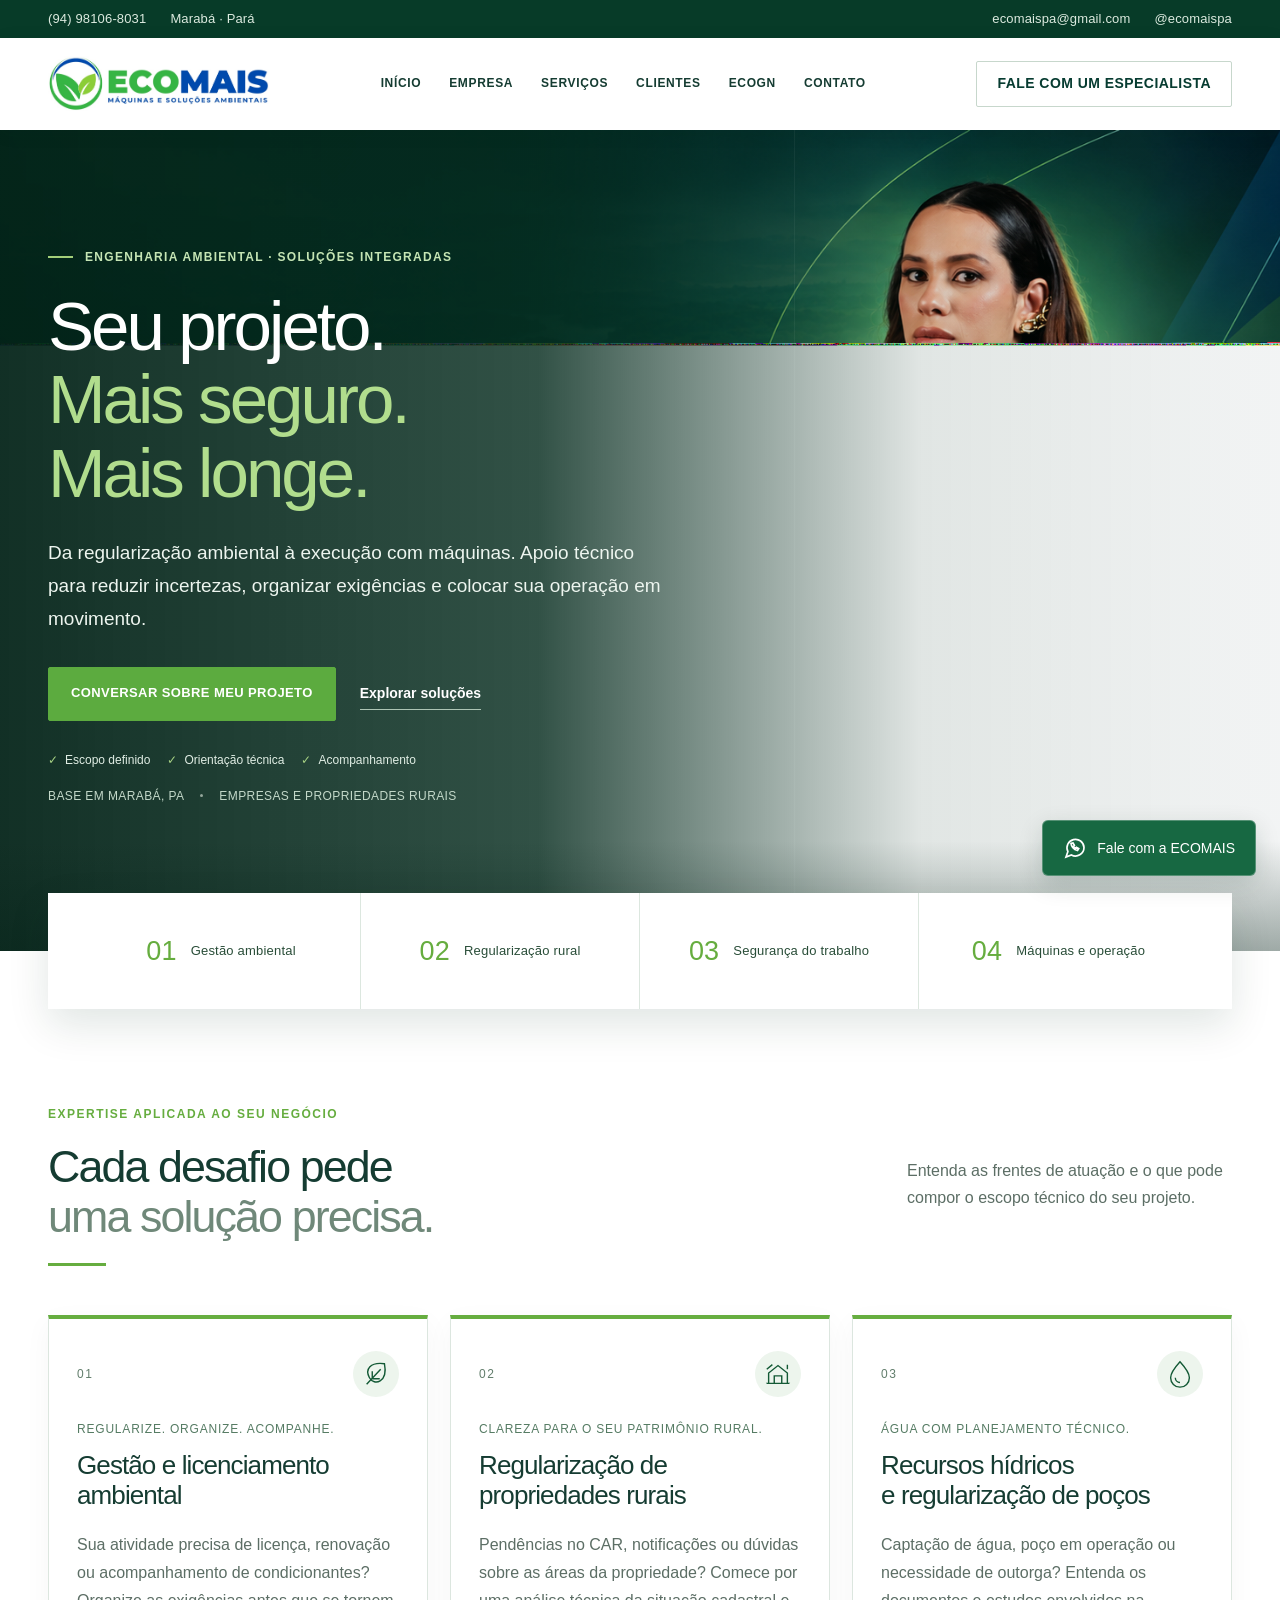
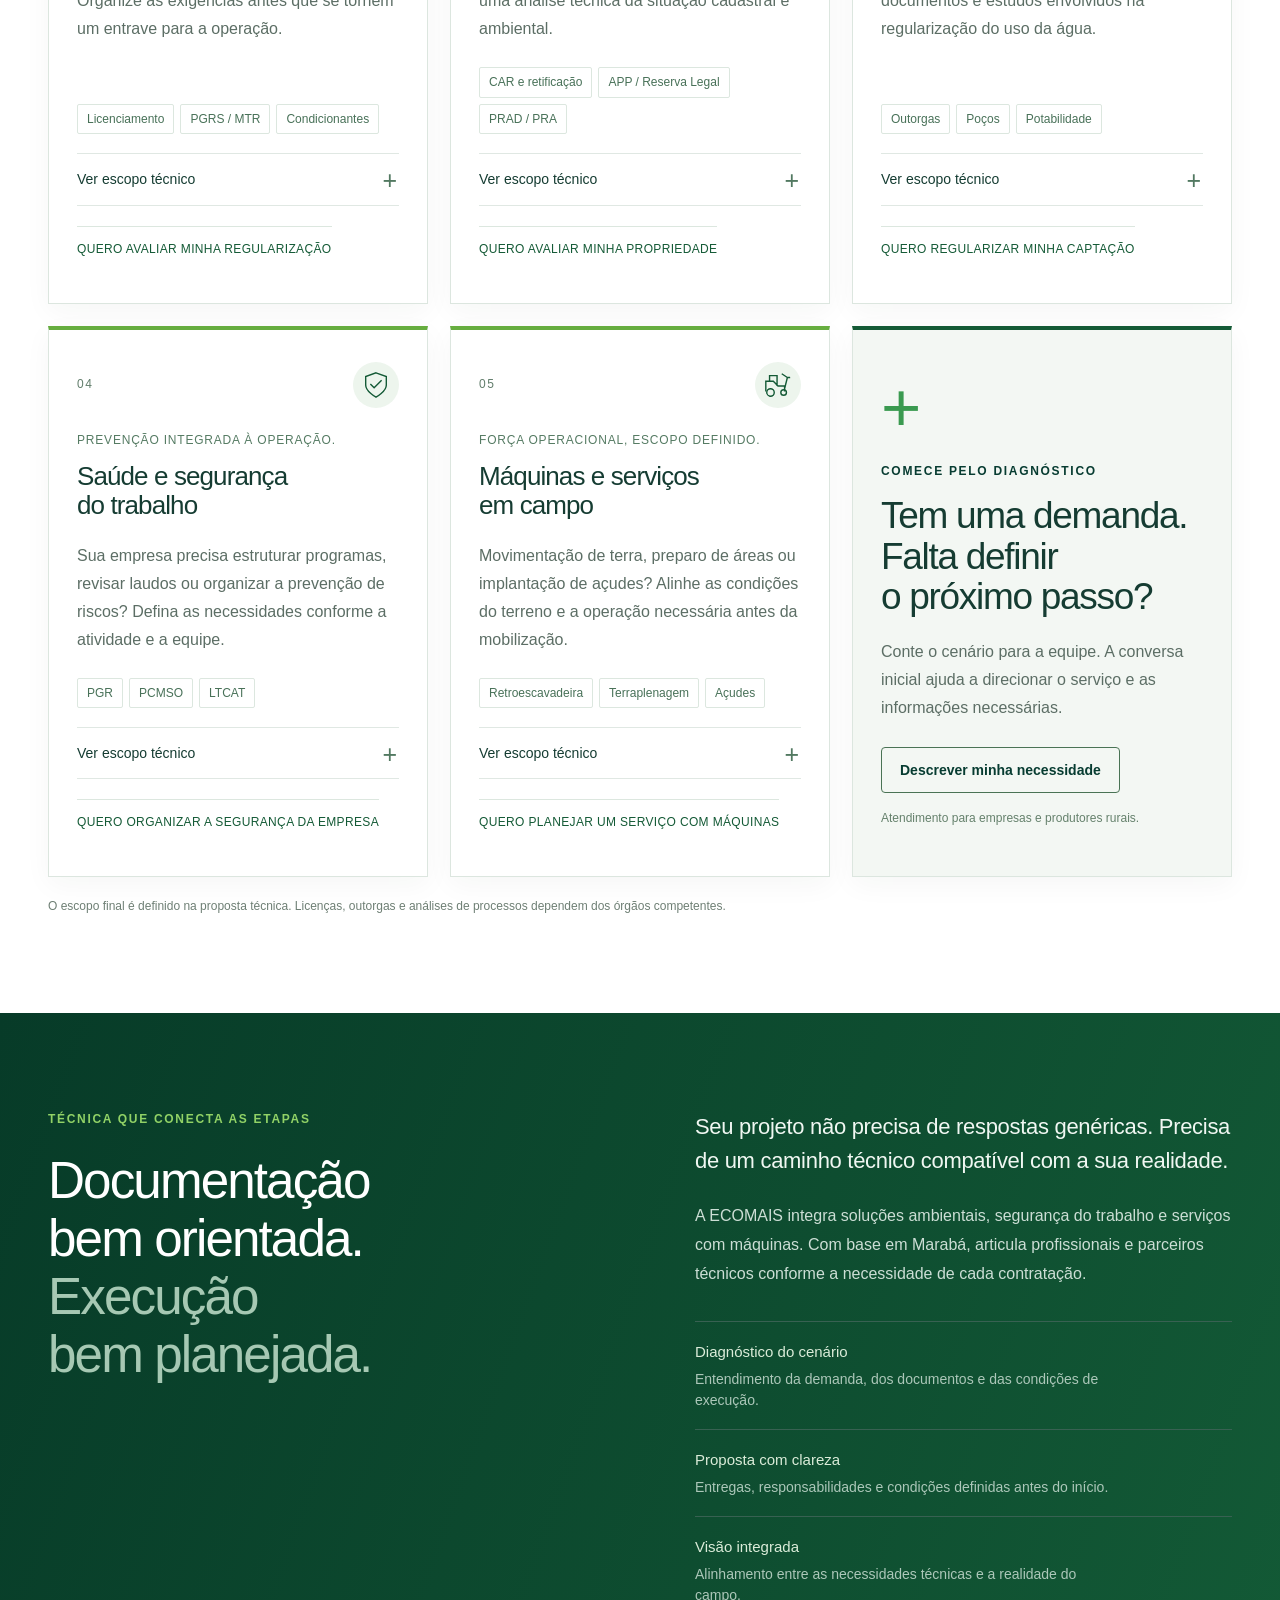
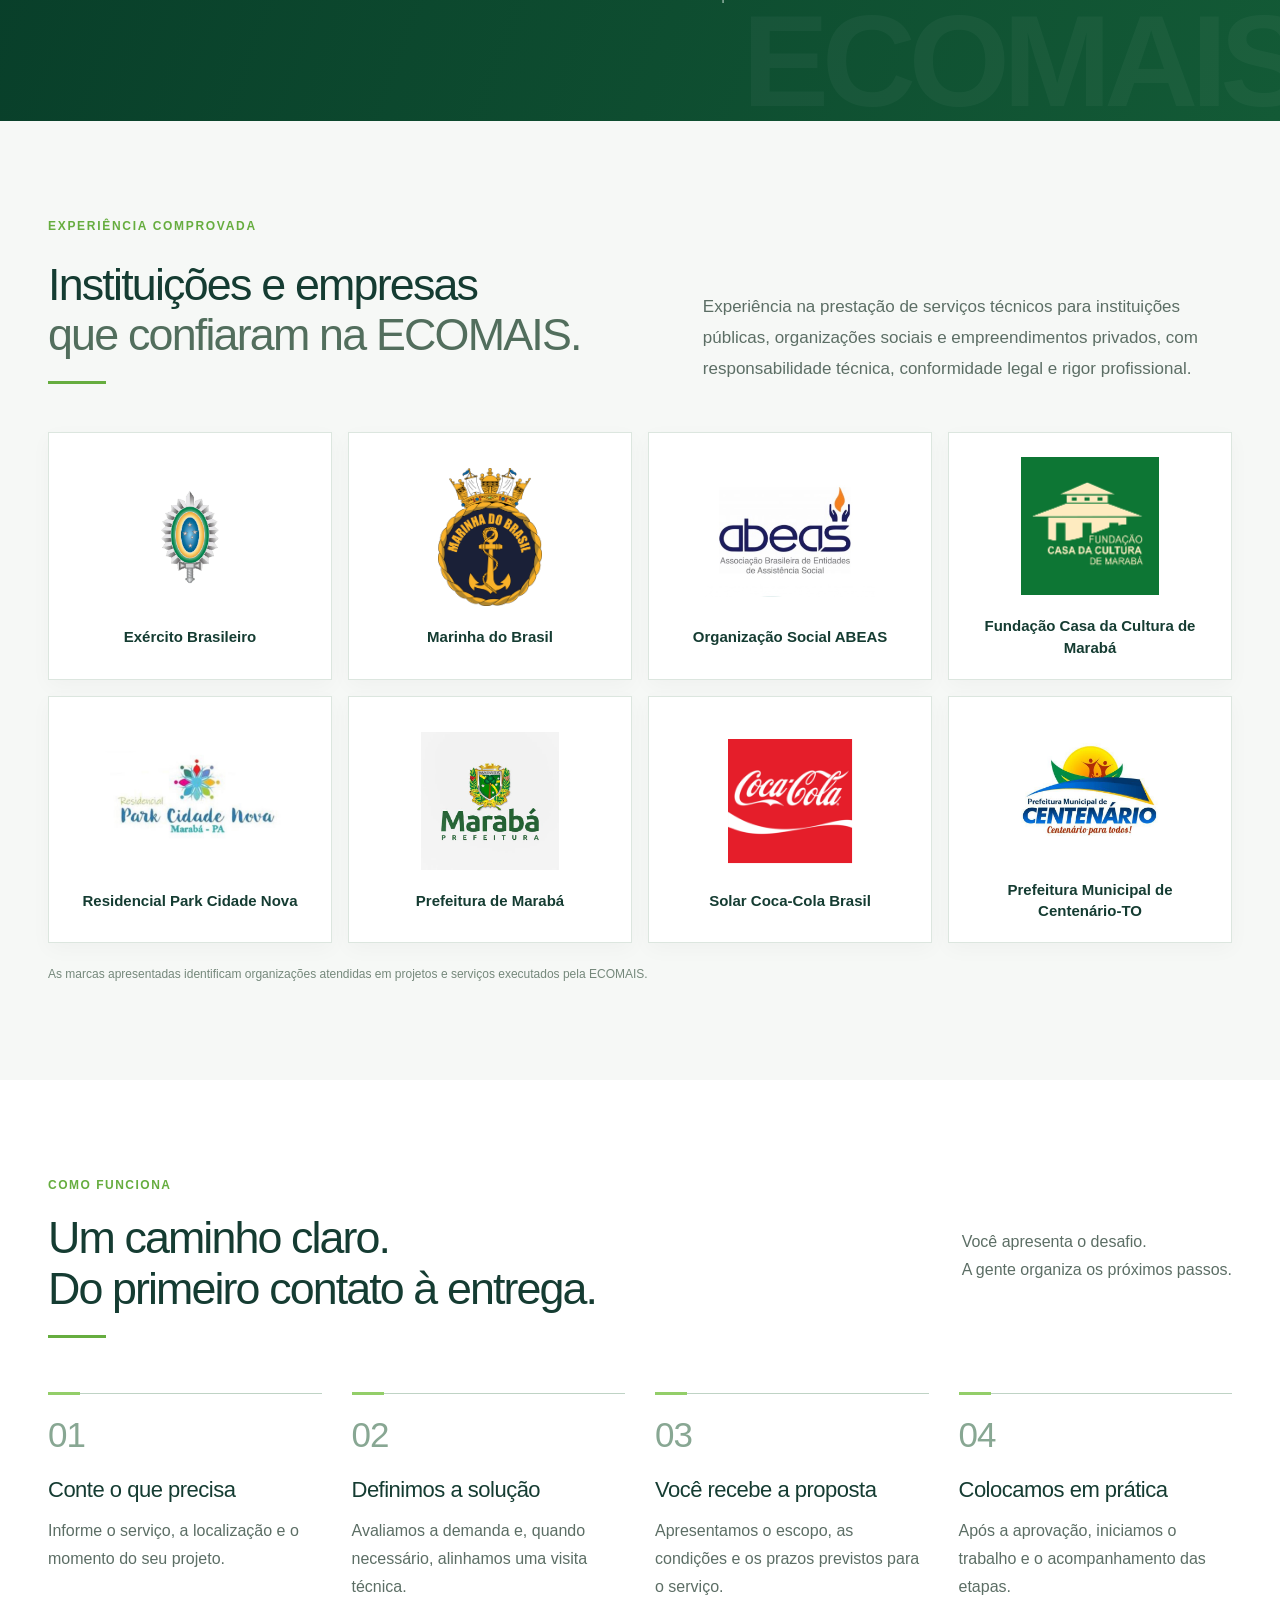
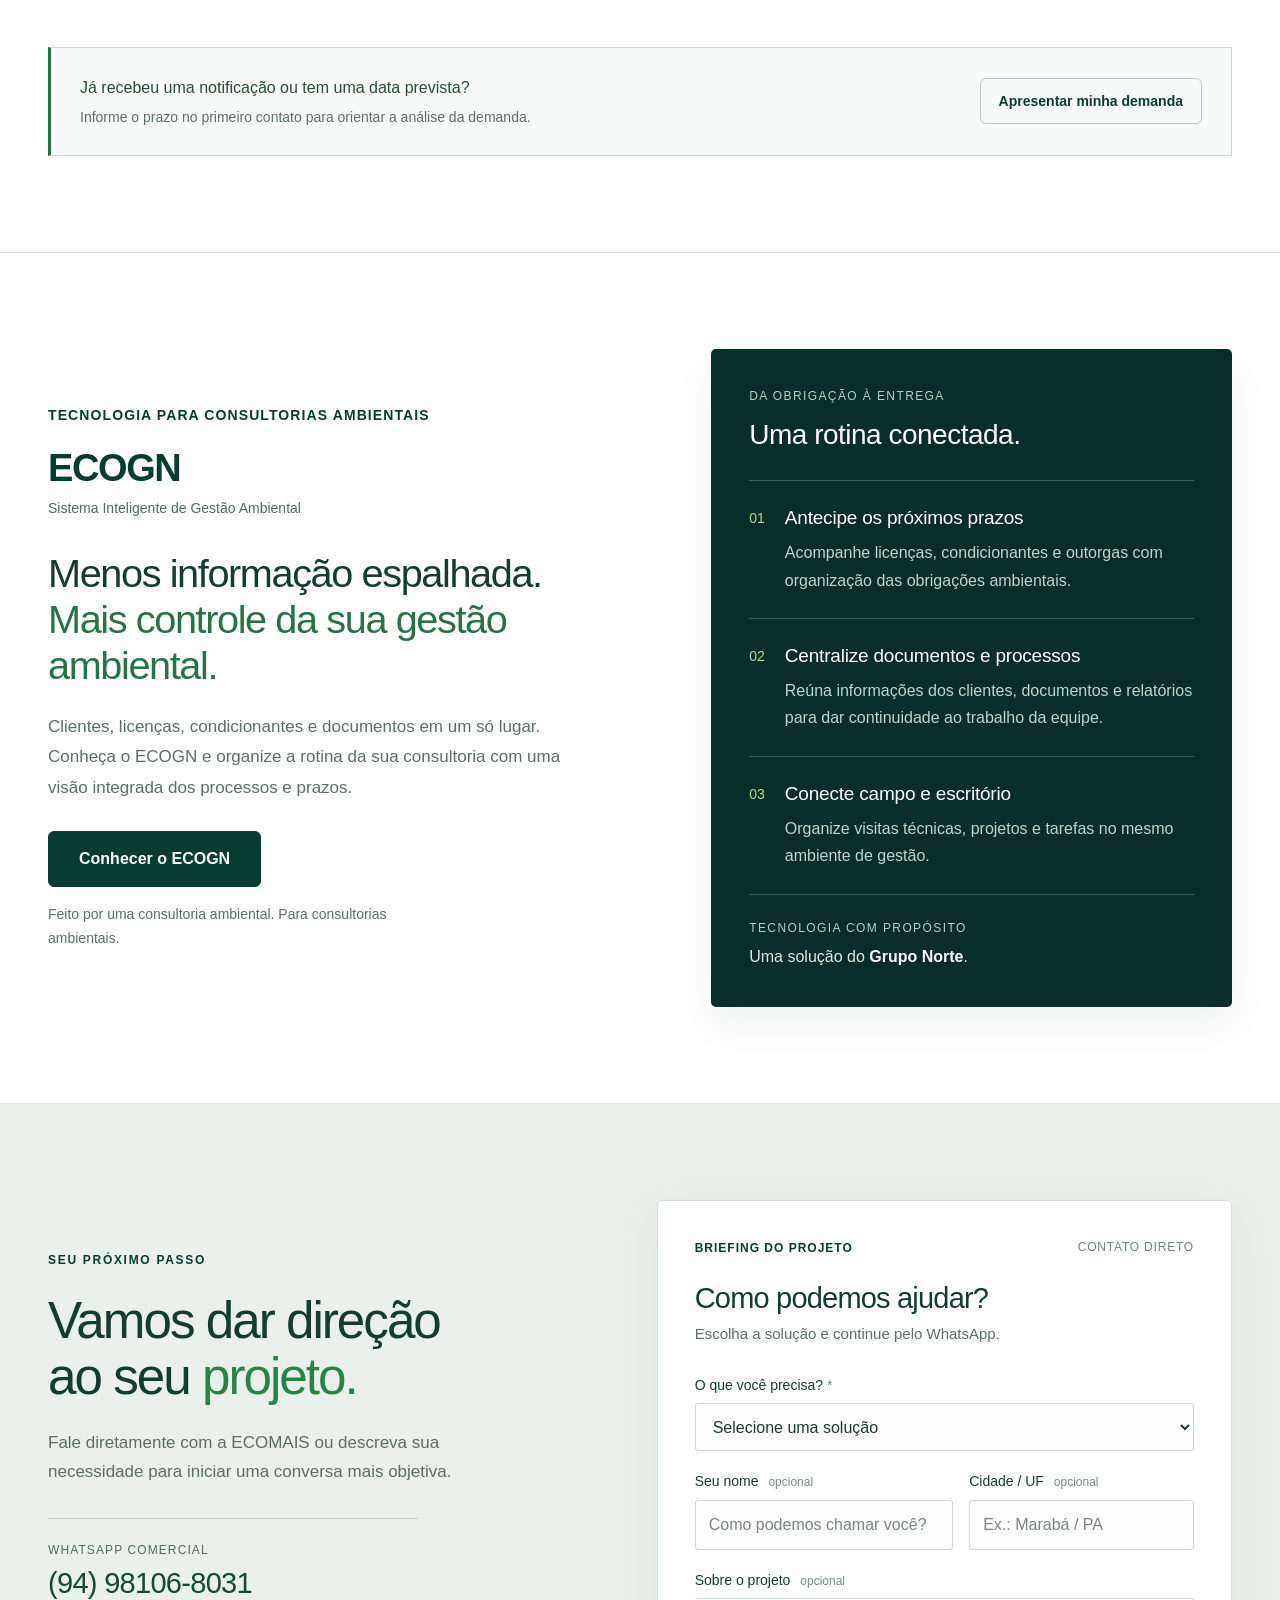
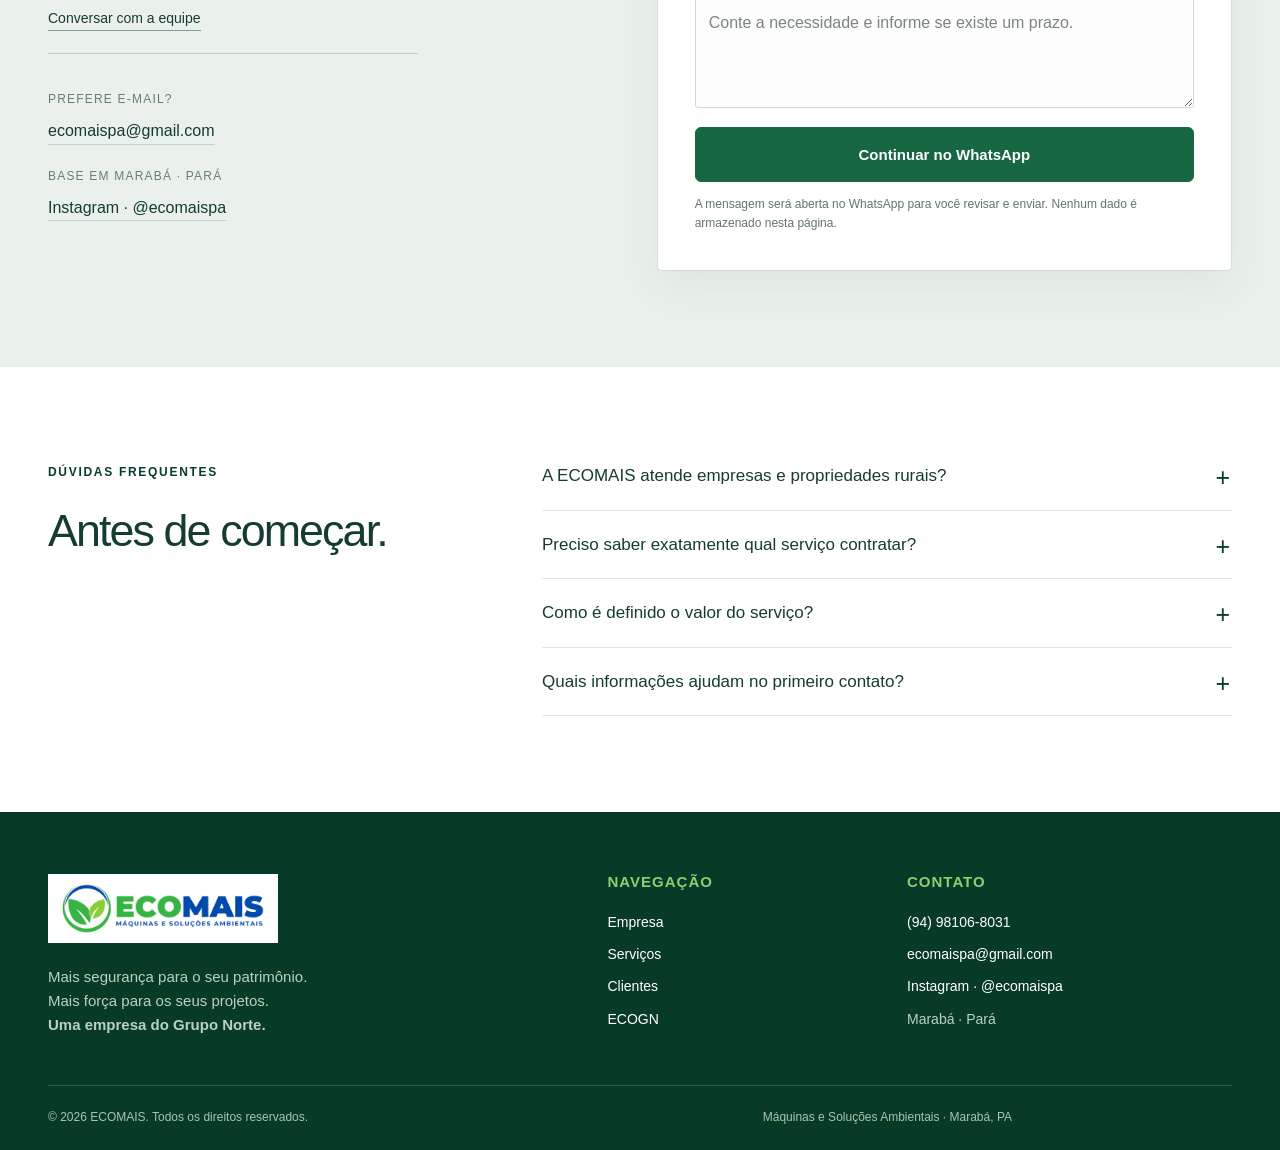
==== index.html @ d898bf4a "Substitui logos do Exército, Marinha e Park Cidade Nova" ====
<!doctype html>
<html lang="pt-BR"><head>
<meta charset="UTF-8"><meta name="viewport" content="width=device-width,initial-scale=1"><meta name="theme-color" content="#073c31">
<title>ECOMAIS | Máquinas e Soluções Ambientais em Marabá</title>
<meta name="description" content="Regularização ambiental, gestão rural, segurança do trabalho e máquinas. Apoio técnico para o seu projeto, com atendimento direto pelo WhatsApp.">
<meta property="og:title" content="ECOMAIS | Máquinas e Soluções Ambientais"><meta property="og:description" content="Regularização ambiental, gestão rural, segurança do trabalho e máquinas. Apoio técnico para o seu projeto, com atendimento direto pelo WhatsApp."><meta property="og:type" content="website">
<link rel="icon" type="image/svg+xml" href="data:image/svg+xml,%3Csvg%20xmlns='http://www.w3.org/2000/svg'%20viewBox='0%200%2032%2032'%3E%3Crect%20width='32'%20height='32'%20rx='8'%20fill='%23073c31'/%3E%3Ctext%20x='16'%20y='24'%20text-anchor='middle'%20font-family='Arial'%20font-weight='700'%20font-size='24'%20fill='white'%3EE%3C/text%3E%3C/svg%3E">
<link rel="stylesheet" href="/style.css"><script src="/app.js" defer></script></head><body>
<a href="#conteudo" class="skip-link">Pular para o conteúdo</a>
<div class="contact-bar"><div class="container contact-bar-inner"><div><a href="tel:+5594981068031">(94) 98106-8031</a><span>Marabá · Pará</span></div><div><a href="mailto:ecomaispa@gmail.com">ecomaispa@gmail.com</a><a href="https://www.instagram.com/ecomaispa/" target="_blank" rel="noopener noreferrer">@ecomaispa</a></div></div></div>
<header class="header"><div class="container header-inner"><a href="#inicio" class="brand" aria-label="ECOMAIS — início"><svg viewbox="130 640 1040 260" role="img" aria-label="ECOMAIS Máquinas e Soluções Ambientais"><image href="/assets/logo-original.jpeg" width="1229" height="1536"></image></svg></a><nav class="desktop-nav" aria-label="Navegação principal"><a href="#inicio">Início</a><a href="#ecomais">Empresa</a><a href="#solucoes">Serviços</a><a href="#clientes">Clientes</a><a href="#ecogn">ECOGN</a><a href="#orcamento">Contato</a></nav><a class="button small header-cta" href="https://wa.me/5594981068031?text=Ol%C3%A1%2C%20ECOMAIS%21%20Gostaria%20de%20conversar%20sobre%20um%20projeto." target="_blank" rel="noopener noreferrer">Fale com um especialista</a><button class="menu-toggle" aria-expanded="false" aria-controls="mobile-nav" aria-label="Abrir menu"><span></span><span></span></button></div><nav id="mobile-nav" class="mobile-nav" aria-label="Navegação pelo celular" hidden><a href="#inicio">Início</a><a href="#ecomais">Empresa</a><a href="#solucoes">Serviços</a><a href="#clientes">Clientes</a><a href="#ecogn">ECOGN</a><a href="#orcamento">Contato</a></nav></header>
<main id="conteudo">
<div class="hero-shell"><section class="hero container" id="inicio"><div class="hero-content"><p class="eyebrow"><span class="line"></span> ENGENHARIA AMBIENTAL · SOLUÇÕES INTEGRADAS</p><h1>Seu projeto.<br><span>Mais seguro.<br>Mais longe.</span></h1><p class="hero-copy">Da regularização ambiental à execução com máquinas. Apoio técnico para reduzir incertezas, organizar exigências e colocar sua operação em movimento.</p><div class="hero-actions"><a class="button primary-chat" href="https://wa.me/5594981068031?text=Ol%C3%A1%2C%20ECOMAIS%21%20Gostaria%20de%20orienta%C3%A7%C3%A3o%20t%C3%A9cnica%20e%20or%C3%A7amento%20para%20meu%20projeto." target="_blank" rel="noopener noreferrer">Conversar sobre meu projeto</a><a class="text-link" href="#solucoes">Explorar soluções</a></div><div class="hero-assurance"><span>Escopo definido</span><span>Orientação técnica</span><span>Acompanhamento</span></div><div class="hero-location">BASE EM MARABÁ, PA <i></i> EMPRESAS E PROPRIEDADES RURAIS</div></div><div class="hero-visual"><div class="visual-top"><span>COMPETÊNCIA TÉCNICA + VISÃO ESTRATÉGICA</span><span class="visual-cross" aria-hidden="true">+</span></div><div class="hero-photo"><svg viewbox="0 0 1792 1024" preserveaspectratio="xMidYMid slice" role="img" aria-label="Profissional da ECOMAIS em composição institucional"><image href="/assets/hero-ecomais-profissional.png" width="1792" height="1024"></image></svg><div class="photo-shade"></div><div class="photo-caption"><span>ECOMAIS</span><strong>Estratégia que<br>vira resultado.</strong></div></div><div class="visual-bottom"><div class="equipment-label"><span>ATUAÇÃO</span><strong>Soluções ambientais</strong></div><div class="equipment-label"><span>PROPÓSITO</span><strong>Segurança para seu projeto</strong></div></div></div></section>
</div><div class="expertise-strip"><div class="container strip-inner"><span><b>01</b> Gestão ambiental</span><span><b>02</b> Regularização rural</span><span><b>03</b> Segurança do trabalho</span><span><b>04</b> Máquinas e operação</span></div></div>
<section class="section container" id="solucoes"><div class="section-heading"><div><p class="eyebrow">EXPERTISE APLICADA AO SEU NEGÓCIO</p><h2>Cada desafio pede<br><span class="muted-title">uma solução precisa.</span></h2></div><p>Entenda as frentes de atuação e o que pode compor o escopo técnico do seu projeto.</p></div><div class="services-grid">
<article class="service-card" id="servico-1"><div class="service-top"><span>01</span><svg viewbox="0 0 32 32" aria-hidden="true"><path d="M25 5C10 3 4 11 9 20s20 5 16-15Z"></path><path d="m6 27 15-16M12 21v-8m0 8h8"></path></svg></div><p class="service-kicker">Regularize. Organize. Acompanhe.</p><h3>Gestão e licenciamento<br>ambiental</h3><p>Sua atividade precisa de licença, renovação ou acompanhamento de condicionantes? Organize as exigências antes que se tornem um entrave para a operação.</p><div class="tags"><span>Licenciamento</span><span>PGRS / MTR</span><span>Condicionantes</span></div><details class="technical-scope"><summary>Ver escopo técnico</summary><div class="scope-body"><span class="scope-label">O QUE PODE COMPOR O SERVIÇO</span><ul><li>Levantamento de documentos e necessidades do empreendimento.</li><li>Elaboração de estudos, planos e relatórios conforme o escopo.</li><li>Apoio ao protocolo e acompanhamento de exigências do processo.</li></ul><p><strong>Para começar:</strong> Tipo de atividade, município e licenças ou notificações existentes.</p></div></details><a class="service-link" href="https://wa.me/5594981068031?text=Ol%C3%A1%2C%20ECOMAIS%21%20Tenho%20interesse%20em%20gest%C3%A3o%20e%20licenciamento%20ambiental.%20Gostaria%20de%20entender%20o%20escopo%20e%20solicitar%20um%20or%C3%A7amento." target="_blank" rel="noopener noreferrer">Quero avaliar minha regularização</a></article>
<article class="service-card" id="servico-2"><div class="service-top"><span>02</span><svg viewbox="0 0 32 32" aria-hidden="true"><path d="M3 26h26M6 26V15l10-8 10 8v11M12 26v-8h8v8M4 11l6-5M26 6v5"></path></svg></div><p class="service-kicker">Clareza para o seu patrimônio rural.</p><h3>Regularização de<br>propriedades rurais</h3><p>Pendências no CAR, notificações ou dúvidas sobre as áreas da propriedade? Comece por uma análise técnica da situação cadastral e ambiental.</p><div class="tags"><span>CAR e retificação</span><span>APP / Reserva Legal</span><span>PRAD / PRA</span></div><details class="technical-scope"><summary>Ver escopo técnico</summary><div class="scope-body"><span class="scope-label">O QUE PODE COMPOR O SERVIÇO</span><ul><li>Análise cadastral, documental e das informações do imóvel.</li><li>Apoio à retificação do CAR e ao atendimento de pendências.</li><li>Planejamento de adequação e recuperação de áreas, quando aplicável.</li></ul><p><strong>Para começar:</strong> Município, área do imóvel, recibo do CAR e eventuais notificações.</p></div></details><a class="service-link" href="https://wa.me/5594981068031?text=Ol%C3%A1%2C%20ECOMAIS%21%20Tenho%20interesse%20em%20regulariza%C3%A7%C3%A3o%20rural.%20Gostaria%20de%20entender%20o%20escopo%20e%20solicitar%20um%20or%C3%A7amento." target="_blank" rel="noopener noreferrer">Quero avaliar minha propriedade</a></article>
<article class="service-card" id="servico-3"><div class="service-top"><span>03</span><svg viewbox="0 0 32 32" aria-hidden="true"><path d="M16 3S6 14 6 20a10 10 0 0 0 20 0C26 14 16 3 16 3Z"></path><path d="M11 20a5 5 0 0 0 5 5"></path></svg></div><p class="service-kicker">Água com planejamento técnico.</p><h3>Recursos hídricos<br>e regularização de poços</h3><p>Captação de água, poço em operação ou necessidade de outorga? Entenda os documentos e estudos envolvidos na regularização do uso da água.</p><div class="tags"><span>Outorgas</span><span>Poços</span><span>Potabilidade</span></div><details class="technical-scope"><summary>Ver escopo técnico</summary><div class="scope-body"><span class="scope-label">O QUE PODE COMPOR O SERVIÇO</span><ul><li>Avaliação das características e da finalidade do uso da água.</li><li>Organização dos documentos e estudos para o processo de regularização.</li><li>Apoio em demandas de análise de potabilidade, conforme contratação.</li></ul><p><strong>Para começar:</strong> Localização, finalidade da água e dados disponíveis do poço ou captação.</p></div></details><a class="service-link" href="https://wa.me/5594981068031?text=Ol%C3%A1%2C%20ECOMAIS%21%20Tenho%20interesse%20em%20recursos%20h%C3%ADdricos%20e%20po%C3%A7os.%20Gostaria%20de%20entender%20o%20escopo%20e%20solicitar%20um%20or%C3%A7amento." target="_blank" rel="noopener noreferrer">Quero regularizar minha captação</a></article>
<article class="service-card" id="servico-4"><div class="service-top"><span>04</span><svg viewbox="0 0 32 32" aria-hidden="true"><path d="m16 3 11 4v9c0 7-11 13-11 13S5 23 5 16V7Z"></path><path d="m10 15 4 4 8-8"></path></svg></div><p class="service-kicker">Prevenção integrada à operação.</p><h3>Saúde e segurança<br>do trabalho</h3><p>Sua empresa precisa estruturar programas, revisar laudos ou organizar a prevenção de riscos? Defina as necessidades conforme a atividade e a equipe.</p><div class="tags"><span>PGR</span><span>PCMSO</span><span>LTCAT</span></div><details class="technical-scope"><summary>Ver escopo técnico</summary><div class="scope-body"><span class="scope-label">O QUE PODE COMPOR O SERVIÇO</span><ul><li>Levantamento das atividades, funções e condições de trabalho.</li><li>Programas e laudos conforme a necessidade identificada.</li><li>Atuação de profissionais habilitados de acordo com cada documento.</li></ul><p><strong>Para começar:</strong> Atividade da empresa, número de trabalhadores e documentos existentes.</p></div></details><a class="service-link" href="https://wa.me/5594981068031?text=Ol%C3%A1%2C%20ECOMAIS%21%20Tenho%20interesse%20em%20seguran%C3%A7a%20do%20trabalho.%20Gostaria%20de%20entender%20o%20escopo%20e%20solicitar%20um%20or%C3%A7amento." target="_blank" rel="noopener noreferrer">Quero organizar a segurança da empresa</a></article>
<article class="service-card machine-card" id="servico-5"><div class="service-top"><span>05</span><svg viewbox="0 0 32 32" aria-hidden="true"><path d="M3 23V12h8l5 5h7v6M7 12V6h8v11m8 3 3-12h3M26 8l-6-4"></path><circle cx="8" cy="24" r="4"></circle><circle cx="22" cy="24" r="3"></circle></svg></div><p class="service-kicker">Força operacional, escopo definido.</p><h3>Máquinas e serviços<br>em campo</h3><p>Movimentação de terra, preparo de áreas ou implantação de açudes? Alinhe as condições do terreno e a operação necessária antes da mobilização.</p><div class="tags"><span>Retroescavadeira</span><span>Terraplenagem</span><span>Açudes</span></div><details class="technical-scope"><summary>Ver escopo técnico</summary><div class="scope-body"><span class="scope-label">O QUE PODE COMPOR O SERVIÇO</span><ul><li>Avaliação do serviço, acesso e condições da área.</li><li>Definição da operação, mobilização e condições de execução.</li><li>Programação conforme o escopo e a disponibilidade de atendimento.</li></ul><p><strong>Para começar:</strong> Localização, tipo de serviço, acesso ao terreno e prazo desejado.</p></div></details><a class="service-link" href="https://wa.me/5594981068031?text=Ol%C3%A1%2C%20ECOMAIS%21%20Tenho%20interesse%20em%20m%C3%A1quinas%20e%20servi%C3%A7os%20em%20campo.%20Gostaria%20de%20entender%20o%20escopo%20e%20solicitar%20um%20or%C3%A7amento." target="_blank" rel="noopener noreferrer">Quero planejar um serviço com máquinas</a></article>
<article class="service-help"><span class="plus-large" aria-hidden="true">+</span><p class="eyebrow">COMECE PELO DIAGNÓSTICO</p><h3>Tem uma demanda.<br>Falta definir<br>o próximo passo?</h3><p>Conte o cenário para a equipe. A conversa inicial ajuda a direcionar o serviço e as informações necessárias.</p><a class="button outline" href="#orcamento">Descrever minha necessidade</a><span class="service-help-note">Atendimento para empresas e produtores rurais.</span></article>
</div><p class="scope-note">O escopo final é definido na proposta técnica. Licenças, outorgas e análises de processos dependem dos órgãos competentes.</p></section>
<section class="about" id="ecomais"><div class="container about-grid"><div><p class="eyebrow light">TÉCNICA QUE CONECTA AS ETAPAS</p><h2>Documentação<br>bem orientada.<br><span>Execução<br>bem planejada.</span></h2></div><div class="about-copy"><p class="about-lead">Seu projeto não precisa de respostas genéricas. Precisa de um caminho técnico compatível com a sua realidade.</p><p>A ECOMAIS integra soluções ambientais, segurança do trabalho e serviços com máquinas. Com base em Marabá, articula profissionais e parceiros técnicos conforme a necessidade de cada contratação.</p><div class="about-points"><div><strong>Diagnóstico do cenário</strong><span>Entendimento da demanda, dos documentos e das condições de execução.</span></div><div><strong>Proposta com clareza</strong><span>Entregas, responsabilidades e condições definidas antes do início.</span></div><div><strong>Visão integrada</strong><span>Alinhamento entre as necessidades técnicas e a realidade do campo.</span></div></div></div></div></section>
<section class="clients-section" id="clientes" aria-labelledby="clientes-title"><div class="container"><div class="clients-heading"><div><p class="eyebrow light">EXPERIÊNCIA COMPROVADA</p><h2 id="clientes-title">Instituições e empresas<br><span>que confiaram na ECOMAIS.</span></h2></div><p>Experiência na prestação de serviços técnicos para instituições públicas, organizações sociais e empreendimentos privados, com responsabilidade técnica, conformidade legal e rigor profissional.</p></div><div class="client-grid" aria-label="Clientes e instituições atendidas"><article class="client-card"><img class="client-logo-img exercito-logo" src="/assets/logo-exercito-brasileiro.webp" alt="Logo do Exército Brasileiro"><h3>Exército Brasileiro</h3></article><article class="client-card"><img class="client-logo-img marinha-logo" src="/assets/logo-marinha-brasil.webp" alt="Logo da Marinha do Brasil"><h3>Marinha do Brasil</h3></article><article class="client-card"><img class="client-logo-img abeas-logo" src="/assets/logo-abeas.jpeg" alt="Logo da Associação Brasileira de Entidades de Assistência Social"><h3>Organização Social ABEAS</h3></article><article class="client-card"><img class="client-logo-img cultura-logo" src="/assets/logo-fundacao-casa-cultura.png" alt="Logo da Fundação Casa da Cultura de Marabá"><h3>Fundação Casa da Cultura de Marabá</h3></article><article class="client-card"><img class="client-logo-img park-logo" src="/assets/logo-park-cidade-nova.jpeg" alt="Logo do Residencial Park Cidade Nova"><h3>Residencial Park Cidade Nova</h3></article><article class="client-card"><img class="client-logo-img prefeitura-logo" src="/assets/logo-prefeitura-maraba.jpeg" alt="Logo da Prefeitura de Marabá"><h3>Prefeitura de Marabá</h3></article><article class="client-card"><img class="client-logo-img coca-logo" src="/assets/logo-coca-cola.png" alt="Logo da Coca-Cola"><h3>Solar Coca-Cola Brasil</h3></article><article class="client-card"><img class="client-logo-img centenario-logo" src="/assets/logo-prefeitura-centenario-to.jpeg" alt="Logo da Prefeitura Municipal de Centenário, Tocantins"><h3>Prefeitura Municipal de Centenário-TO</h3></article></div><p class="clients-note">As marcas apresentadas identificam organizações atendidas em projetos e serviços executados pela ECOMAIS.</p></div></section>
<section class="section container" id="como-funciona"><div class="section-heading"><div><p class="eyebrow">COMO FUNCIONA</p><h2>Um caminho claro.<br>Do primeiro contato à entrega.</h2></div><p>Você apresenta o desafio.<br>A gente organiza os próximos passos.</p></div><div class="steps"><article><span>01</span><h3>Conte o que precisa</h3><p>Informe o serviço, a localização e o momento do seu projeto.</p></article><article><span>02</span><h3>Definimos a solução</h3><p>Avaliamos a demanda e, quando necessário, alinhamos uma visita técnica.</p></article><article><span>03</span><h3>Você recebe a proposta</h3><p>Apresentamos o escopo, as condições e os prazos previstos para o serviço.</p></article><article><span>04</span><h3>Colocamos em prática</h3><p>Após a aprovação, iniciamos o trabalho e o acompanhamento das etapas.</p></article></div><div class="process-cta"><p><strong>Já recebeu uma notificação ou tem uma data prevista?</strong><span>Informe o prazo no primeiro contato para orientar a análise da demanda.</span></p><a class="button outline" href="#orcamento">Apresentar minha demanda</a></div></section>
<section class="ecogn-section" id="ecogn" aria-labelledby="ecogn-title"><div class="container ecogn-layout">
<div class="ecogn-intro"><p class="eyebrow">TECNOLOGIA PARA CONSULTORIAS AMBIENTAIS</p><p class="ecogn-name">ECOGN<span>Sistema Inteligente de Gestão Ambiental</span></p><h2 id="ecogn-title">Menos informação espalhada.<br><span>Mais controle da sua gestão ambiental.</span></h2><p class="ecogn-description">Clientes, licenças, condicionantes e documentos em um só lugar. Conheça o ECOGN e organize a rotina da sua consultoria com uma visão integrada dos processos e prazos.</p><a class="button ecogn-cta" href="https://ecogn.com.br/?utm_source=ecomais&amp;utm_medium=referral&amp;utm_campaign=site_institucional" target="_blank" rel="noopener noreferrer">Conhecer o ECOGN</a><p class="ecogn-origin">Feito por uma consultoria ambiental. Para consultorias ambientais.</p></div>
<div class="ecogn-features"><div class="ecogn-features-heading"><span>DA OBRIGAÇÃO À ENTREGA</span><strong>Uma rotina conectada.</strong></div><div class="ecogn-feature"><span class="ecogn-number" aria-hidden="true">01</span><div><h3>Antecipe os próximos prazos</h3><p>Acompanhe licenças, condicionantes e outorgas com organização das obrigações ambientais.</p></div></div><div class="ecogn-feature"><span class="ecogn-number" aria-hidden="true">02</span><div><h3>Centralize documentos e processos</h3><p>Reúna informações dos clientes, documentos e relatórios para dar continuidade ao trabalho da equipe.</p></div></div><div class="ecogn-feature"><span class="ecogn-number" aria-hidden="true">03</span><div><h3>Conecte campo e escritório</h3><p>Organize visitas técnicas, projetos e tarefas no mesmo ambiente de gestão.</p></div></div><div class="ecogn-group"><span>TECNOLOGIA COM PROPÓSITO</span><p>Uma solução do <strong>Grupo Norte</strong>.</p></div></div>
</div></section>
<section class="contact-section" id="orcamento"><div class="container contact-grid"><div class="contact-copy"><p class="eyebrow">SEU PRÓXIMO PASSO</p><h2>Vamos dar direção<br>ao seu <span>projeto.</span></h2><p>Fale diretamente com a ECOMAIS ou descreva sua necessidade para iniciar uma conversa mais objetiva.</p><a class="contact-whatsapp" href="https://wa.me/5594981068031?text=Ol%C3%A1%2C%20ECOMAIS%21%20Gostaria%20de%20conversar%20com%20a%20equipe%20sobre%20um%20projeto." target="_blank" rel="noopener noreferrer"><span class="contact-channel">WHATSAPP COMERCIAL</span><strong>(94) 98106-8031</strong><span>Conversar com a equipe</span></a><div class="contact-details"><span>PREFERE E-MAIL?</span><a href="mailto:ecomaispa@gmail.com">ecomaispa@gmail.com</a><span>BASE EM MARABÁ · PARÁ</span><a href="https://www.instagram.com/ecomaispa/" target="_blank" rel="noopener noreferrer">Instagram · @ecomaispa</a></div></div><form id="quote-form" class="quote-form"><div class="form-heading"><span class="eyebrow">BRIEFING DO PROJETO</span><span class="form-step">CONTATO DIRETO</span></div><h3>Como podemos ajudar?</h3><p class="form-intro">Escolha a solução e continue pelo WhatsApp.</p><div class="field"><label for="service">O que você precisa? <span>*</span></label><select id="service" name="service" required><option value="" disabled selected>Selecione uma solução</option><option>Gestão e licenciamento ambiental</option><option>Regularização rural</option><option>Recursos hídricos e poços</option><option>Segurança do trabalho</option><option>Máquinas e serviços em campo</option><option>Preciso de orientação</option></select></div><div class="form-row"><div class="field"><label for="name">Seu nome <span class="optional">opcional</span></label><input id="name" name="name" autocomplete="name" placeholder="Como podemos chamar você?" maxlength="100"></div><div class="field"><label for="city">Cidade / UF <span class="optional">opcional</span></label><input id="city" name="city" autocomplete="address-level2" placeholder="Ex.: Marabá / PA" maxlength="100"></div></div><div class="field"><label for="message">Sobre o projeto <span class="optional">opcional</span></label><textarea id="message" name="message" rows="3" placeholder="Conte a necessidade e informe se existe um prazo." maxlength="1500"></textarea></div><button class="button form-submit" type="submit">Continuar no WhatsApp</button><p class="form-note">A mensagem será aberta no WhatsApp para você revisar e enviar. Nenhum dado é armazenado nesta página.</p><div id="email-fallback" hidden><p role="status">Sua mensagem está pronta. Se o WhatsApp não abriu, use o botão abaixo ou copie o texto.</p><a class="button outline" id="retry-whatsapp" href="https://wa.me/5594981068031" target="_blank" rel="noopener noreferrer">Abrir WhatsApp</a><button type="button" class="copy-button" id="copy-request">Copiar mensagem</button><textarea id="request-preview" aria-label="Mensagem pronta para copiar" readonly rows="6"></textarea><span id="copy-status" role="status"></span></div></form></div></section>
<section class="section container faq-section"><div><p class="eyebrow">DÚVIDAS FREQUENTES</p><h2>Antes de começar.</h2></div><div class="faq-list"><details><summary>A ECOMAIS atende empresas e propriedades rurais?</summary><p>Sim. Atuamos com soluções para empreendimentos e propriedades rurais, de acordo com a necessidade de cada projeto. Informe sua localização e o serviço desejado para avaliarmos o atendimento.</p></details><details><summary>Preciso saber exatamente qual serviço contratar?</summary><p>Não. Você pode selecionar “Preciso de orientação” e explicar sua situação. A equipe avalia as informações e indica os próximos passos para definir o escopo.</p></details><details><summary>Como é definido o valor do serviço?</summary><p>O orçamento considera o escopo, a localização, as condições do local, os documentos disponíveis e a necessidade de visita técnica ou mobilização de máquinas.</p></details><details><summary>Quais informações ajudam no primeiro contato?</summary><p>Informe a cidade, o tipo de empreendimento ou propriedade e o objetivo do serviço. Se houver uma notificação, prazo ou demanda específica, mencione isso na solicitação.</p></details></div></section>
</main>
<footer><div class="container footer-top"><div class="footer-about"><a href="#inicio" class="brand footer-brand" aria-label="ECOMAIS — voltar ao início"><svg viewbox="130 640 1040 260" role="img" aria-label="ECOMAIS"><image href="/assets/logo-original.jpeg" width="1229" height="1536"></image></svg></a><p>Mais segurança para o seu patrimônio.<br>Mais força para os seus projetos.<br><strong>Uma empresa do Grupo Norte.</strong></p></div><div class="footer-column"><h3>Navegação</h3><a href="#ecomais">Empresa</a><a href="#solucoes">Serviços</a><a href="#clientes">Clientes</a><a href="#ecogn">ECOGN</a></div><div class="footer-column"><h3>Contato</h3><a href="tel:+5594981068031">(94) 98106-8031</a><a href="mailto:ecomaispa@gmail.com">ecomaispa@gmail.com</a><a href="https://www.instagram.com/ecomaispa/" target="_blank" rel="noopener noreferrer">Instagram · @ecomaispa</a><span>Marabá · Pará</span></div></div><div class="container footer-bottom"><span>© <span id="year">2026</span> ECOMAIS. Todos os direitos reservados.</span><span>Máquinas e Soluções Ambientais · Marabá, PA</span></div></footer><a class="mobile-budget whatsapp-float" href="https://wa.me/5594981068031?text=Ol%C3%A1%2C%20ECOMAIS%21%20Gostaria%20de%20orienta%C3%A7%C3%A3o%20para%20meu%20projeto." aria-label="Falar com a ECOMAIS no WhatsApp" target="_blank" rel="noopener noreferrer"><svg viewbox="0 0 24 24" fill="none" stroke="currentColor" stroke-width="1.7" aria-hidden="true"><path d="M21 11.5a8.5 8.5 0 0 1-12.6 7.4L3 21l1.9-5.4A8.5 8.5 0 1 1 21 11.5Z"></path><path d="M8 7.5c.5 4 2.5 6 6.5 7l1.2-2-2.3-1.1-.8 1a6 6 0 0 1-2.2-2.2l1-.8L10 7Z"></path></svg><span>Fale com a ECOMAIS</span></a>
</body></html>
---- style.css ----
:root{--green:#073c31;--bright:#35b346;--blue:#074aab;--text:#142f28;--muted:#56665f;--line:#dfe7e2;--surface:#f5f8f6}*{box-sizing:border-box}html{scroll-behavior:smooth;scroll-padding-top:110px}body{margin:0;background:#fff;color:var(--text);font-family:Arial,Helvetica,sans-serif;font-size:16px;-webkit-font-smoothing:antialiased;line-height:1.6}button,input,select,textarea{font:inherit}a{color:inherit;text-decoration:none}button,a,summary{touch-action:manipulation}a:focus-visible,button:focus-visible,summary:focus-visible{outline:3px solid var(--blue);outline-offset:5px}h1,h2,h3,p{margin:0}h1,h2,h3{line-height:1.08}p{color:var(--muted)}button{cursor:pointer}.container{width:min(1240px,calc(100% - 96px));margin-inline:auto}.header{position:sticky;top:0;z-index:20;background:rgba(255,255,255,.97);border-bottom:1px solid #ecf0ed;backdrop-filter:blur(14px)}.header-inner{height:100px;display:flex;align-items:center;justify-content:space-between;gap:32px}.brand{display:block;flex:0 0 auto;width:234px;line-height:0}.brand svg{display:block;width:100%;height:auto}.desktop-nav{display:flex;gap:32px;font-size:14px;font-weight:600}.desktop-nav a{transition:color .2s}.desktop-nav a:hover{color:var(--bright)}.button{display:inline-flex;align-items:center;justify-content:center;background:var(--green);color:#fff;min-height:54px;padding:15px 25px;border:1px solid var(--green);border-radius:6px;font-size:15px;font-weight:600;line-height:1.4;transition:background .2s,transform .2s;cursor:pointer}.button:hover{background:#105641;transform:translateY(-2px)}.button.small{min-height:46px;padding:12px 20px;font-size:14px}.menu-toggle{display:none}.mobile-nav[hidden]{display:none}.hero{display:grid;grid-template-columns:1.12fr 1fr;gap:65px;padding-top:66px;padding-bottom:65px;align-items:center}.eyebrow{font-size:12px;font-weight:700;letter-spacing:1.7px;color:var(--green);margin-bottom:24px;line-height:1.5}.hero .eyebrow{display:flex;align-items:center;gap:12px}.line{width:25px;height:2px;background:var(--bright)}h1{font-size:clamp(54px,5.5vw,78px);font-weight:600;letter-spacing:-3.7px;line-height:1.03;color:var(--green);margin-bottom:28px}h1 span{color:var(--bright)}.hero-copy{font-size:18px;max-width:440px;line-height:1.7}.hero-actions{display:flex;align-items:center;gap:27px;margin-top:32px}.text-link{font-size:14px;font-weight:600;border-bottom:1px solid #a9b8b1;padding-block:5px}.text-link:hover{border-color:var(--green);color:var(--blue)}.hero-location{display:flex;gap:8px;align-items:center;font-size:12px;color:#627269;margin-top:39px}.hero-location svg{width:17px;height:17px;flex:none}.hero-location i{display:inline-block;vertical-align:middle;width:3px;height:3px;border-radius:50%;background:#94a69b;margin:0 8px}.hero-visual{background:var(--green);border-radius:18px;overflow:hidden;box-shadow:0 22px 55px #0c392b10;transform:rotate(1deg)}.visual-top{height:58px;display:flex;align-items:center;justify-content:space-between;padding:0 25px;color:#d4e5dd;font-size:12px;letter-spacing:1.6px;font-weight:600}.visual-cross{font-size:33px;line-height:1;font-weight:300;color:#81c850}.hero-photo{height:366px;position:relative;overflow:hidden;margin:0 13px;border-radius:8px}.hero-photo svg{width:100%;height:100%;display:block;transform:scale(1.01)}.photo-shade{position:absolute;inset:0;background:linear-gradient(180deg,rgba(4,51,37,.09) 15%,rgba(3,41,29,.14) 45%,rgba(2,41,31,.95) 100%)}.photo-caption{position:absolute;left:25px;bottom:27px;color:white}.photo-caption span{display:block;font-size:12px;letter-spacing:1.4px;margin-bottom:9px}.photo-caption strong{font-size:35px;letter-spacing:-1px;line-height:1.06;font-weight:500;display:block}.visual-bottom{display:flex;align-items:center;gap:16px;padding:26px;color:#fff}.plus-box{width:40px;height:40px;background:#234f40;border:1px solid #446b58;border-radius:8px;display:grid;place-items:center;font-size:28px;color:#8dcf65;flex-shrink:0}.visual-bottom strong{font-size:14px;font-weight:500}.visual-bottom p{color:#bed1c7;font-size:12px;margin-top:2px}.expertise-strip{border-block:1px solid var(--line);background:#fcfdfc}.strip-inner{min-height:88px;display:flex;align-items:center;justify-content:space-between;gap:20px;font-size:12px;font-weight:600;letter-spacing:1.8px}.strip-plus{font-size:24px;font-weight:400;color:var(--bright)}.section{padding-block:100px}.section-heading{display:flex;justify-content:space-between;gap:50px;align-items:flex-end;margin-bottom:48px}.section-heading .eyebrow{margin-bottom:18px}h2{font-size:clamp(33px,3.2vw,46px);letter-spacing:-1.7px;font-weight:500;line-height:1.13}.section-heading>p{max-width:340px;font-size:16px;line-height:1.7;padding-bottom:3px}.services-grid{display:grid;grid-template-columns:repeat(3,1fr);gap:20px}.service-card{border:1px solid var(--line);border-radius:10px;padding:28px 26px 25px;display:flex;flex-direction:column;transition:border-color .2s,box-shadow .2s}.service-card:hover{border-color:#94b8a3;box-shadow:0 10px 25px #174a2d08}.service-top{display:flex;justify-content:space-between;align-items:center;margin-bottom:26px}.service-top svg{width:36px;height:36px;color:var(--green);fill:none;stroke:currentColor;stroke-width:1.5}.service-top>span{font-size:12px;letter-spacing:1px;color:#617d6b}.service-card h3{font-size:23px;font-weight:500;letter-spacing:-.6px;line-height:1.18;margin-bottom:16px}.service-card p{font-size:16px;line-height:1.65;flex-grow:1}.tags{display:flex;gap:6px;flex-wrap:wrap;margin:22px 0}.tags span{font-size:12px;background:var(--surface);color:#476355;border-radius:4px;padding:4px 8px;border:1px solid #edf1ee}.service-link{display:block;border-top:1px solid var(--line);padding-top:17px;font-size:14px;font-weight:600;line-height:1.5;color:var(--green)}.service-link:hover{color:var(--blue)}.machine-card{border-top:3px solid var(--blue);padding-top:26px}.service-help{background:var(--surface);padding:29px;border-radius:10px;display:flex;flex-direction:column;align-items:flex-start;justify-content:center}.plus-large{font-size:54px;line-height:.9;color:var(--bright);font-weight:300;margin-bottom:17px}.service-help h3{font-size:29px;font-weight:500;letter-spacing:-.7px;margin-bottom:15px}.service-help p{font-size:16px;max-width:260px;margin-bottom:25px}.outline{background:transparent;border-color:#b7c9bd;color:var(--green);font-size:14px;min-height:46px;padding:12px 18px}.outline:hover{background:#e9f0eb}.about{background:var(--green);color:#fff;padding-block:88px}.about-grid{display:grid;grid-template-columns:1fr 1fr;gap:110px}.light{color:#91d266}.about h2{font-size:clamp(34px,3.4vw,48px);line-height:1.13}.about h2 span{color:#9ecdaf}.about-copy>p{color:#ccded5;font-size:16px;line-height:1.75;margin-bottom:20px}.about-points{margin-top:34px}.about-points>div{border-top:1px solid #386152;padding:15px 0;display:flex;gap:18px;align-items:baseline}.about-points strong{font-size:14px;font-weight:500;flex:0 0 157px;color:#fff}.about-points span{font-size:14px;color:#b7d0c2;line-height:1.5}.steps{display:grid;grid-template-columns:repeat(4,1fr);gap:30px;margin-top:55px}.steps article{border-top:1px solid #bfd3c5;padding-top:23px;position:relative}.steps article:before{content:'';display:block;position:absolute;top:-2px;left:0;background:var(--bright);height:3px;width:32px}.steps article>span{font-size:13px;color:var(--green);margin-bottom:27px;display:block}.steps h3{font-size:20px;font-weight:500;letter-spacing:-.5px;margin-bottom:15px}.steps p{font-size:16px;line-height:1.7}.contact-section{background:var(--surface);padding-block:90px}.contact-grid{display:grid;grid-template-columns:1fr 1.12fr;gap:100px;align-items:center}.contact-copy h2{font-size:clamp(38px,4vw,56px);margin-bottom:24px;line-height:1.1}.contact-copy h2 span{color:#279b43}.contact-copy>p:not(.eyebrow){max-width:370px;font-size:17px;line-height:1.7}.contact-details{display:flex;flex-direction:column;align-items:flex-start;margin-top:42px;gap:9px}.contact-details span{font-size:12px;color:#648170;letter-spacing:1.2px;margin-top:13px}.contact-details a{font-size:17px;border-bottom:1px solid #bbd1c1;overflow-wrap:anywhere}.contact-details a:hover{color:var(--blue)}.quote-form{background:#fff;border:1px solid var(--line);border-radius:12px;padding:34px;box-shadow:0 14px 40px #102e2110}.quote-form h3{font-size:24px;font-weight:500;letter-spacing:-.6px;margin-bottom:8px}.form-intro{font-size:14px;margin-bottom:26px}.field{display:flex;flex-direction:column;gap:7px;margin-bottom:19px;min-width:0}.field label{font-size:14px;font-weight:600}.field label span{color:#6d8974}.field input,.field select,.field textarea{width:100%;min-width:0;background:#fff;color:#183b2d;border:1px solid #ccd8cf;padding:12px 13px;border-radius:5px;font-size:16px;line-height:1.5;outline:none}.field select{padding-right:28px;cursor:pointer;min-height:48px}.field input::placeholder,.field textarea::placeholder{color:#7b857e}.field textarea{resize:vertical;min-height:110px}.field input:focus,.field textarea:focus,.field select:focus{border-color:var(--green);box-shadow:0 0 0 3px #cde8d77a}.form-row{display:grid;grid-template-columns:1.15fr 1fr;gap:16px}.form-submit{width:100%}.form-note{font-size:12px;line-height:1.6;color:#738078;margin-top:13px}.faq-section{display:grid;grid-template-columns:.8fr 1.2fr;gap:80px}.faq-list details{border-bottom:1px solid var(--line);padding:21px 0}.faq-list details:first-child{padding-top:0}.faq-list summary{cursor:pointer;list-style:none;position:relative;padding-right:35px;font-size:16px;font-weight:500;line-height:1.5}.faq-list summary::-webkit-details-marker{display:none}.faq-list summary:after{content:'+';position:absolute;right:2px;top:-4px;font-size:25px;color:var(--green);font-weight:300}.faq-list details[open] summary:after{content:'−'}.faq-list details>p{font-size:16px;line-height:1.7;padding-top:15px;max-width:560px}footer{border-top:1px solid var(--line);padding-top:42px}.footer-top{display:flex;align-items:center;justify-content:space-between;gap:40px;padding-bottom:35px}.footer-brand{width:218px}.footer-top>p{font-size:14px;line-height:1.7}.footer-top>a:last-child{font-size:14px;border-bottom:1px solid #bbd1c1}.footer-bottom{border-top:1px solid #e7ede9;padding-block:22px;display:flex;justify-content:space-between;gap:25px;color:#65756b;font-size:12px}.mobile-budget{display:none}.skip-link{position:fixed;top:-90px;left:10px;z-index:100;background:#fff;color:var(--green);padding:12px 20px}.skip-link:focus{top:10px}#email-fallback{margin-top:20px;padding-top:18px;border-top:1px solid var(--line)}#email-fallback p{font-size:14px}#request-preview{width:100%;margin-top:15px;resize:vertical;border:1px solid #ccd8cf;border-radius:5px;padding:10px;font-size:14px;background:#f9fbfa;color:#305a42}#copy-status{display:block;font-size:12px;color:var(--green);margin-top:5px}.copy-button{margin-top:12px;border:1px solid var(--green);background:#fff;color:var(--green);border-radius:5px;padding:9px 16px;font-size:14px}.copy-button:hover{background:var(--surface)}
@media(min-width:1500px){.hero{padding-block:85px}.hero-photo{height:400px}}@media(max-width:1100px){.container{width:calc(100% - 64px)}.header-inner{gap:20px}.brand{width:204px}.desktop-nav{gap:20px}.hero{gap:38px}h1{font-size:62px;letter-spacing:-3px}.hero-copy{font-size:16px}.hero-actions{gap:20px}.hero-photo{height:355px}.hero-actions .button{padding-inline:18px}.about-grid{gap:60px}.contact-grid{gap:50px}.quote-form{padding:28px}.service-card{padding-inline:23px}.section{padding-block:80px}.strip-inner{letter-spacing:1px}.faq-section{gap:60px}}@media(max-width:900px){.desktop-nav{display:none}.header-cta{margin-left:auto}.hero{gap:30px}.hero h1{font-size:53px;letter-spacing:-2.4px}.hero .eyebrow{letter-spacing:1px}.hero-photo{height:320px}.visual-top{padding-inline:18px;letter-spacing:1px}.visual-bottom{padding:22px 16px;gap:12px}.visual-bottom strong{font-size:14px}.photo-caption strong{font-size:29px}.hero-actions{align-items:flex-start;flex-direction:column;gap:10px}.hero-location span{max-width:220px}.services-grid{grid-template-columns:repeat(2,1fr)}.about-grid{gap:40px}.about-points>div{display:block}.about-points strong{display:block;margin-bottom:4px}.steps{grid-template-columns:repeat(2,1fr);gap:35px}.contact-grid{grid-template-columns:.9fr 1.1fr;gap:30px}.contact-copy h2{font-size:40px}.form-row{grid-template-columns:1fr;gap:0}.faq-section{grid-template-columns:1fr;gap:35px}.section-heading>p{max-width:270px}.menu-toggle{display:flex;flex-direction:column;justify-content:center;gap:6px;align-items:center;background:transparent;border:1px solid var(--line);border-radius:5px;width:44px;height:44px;flex-shrink:0}.menu-toggle span{width:18px;height:1.5px;background:var(--green);transition:transform .2s}.menu-toggle[aria-expanded=true] span:first-child{transform:translateY(3.75px) rotate(45deg)}.menu-toggle[aria-expanded=true] span:last-child{transform:translateY(-3.75px) rotate(-45deg)}.mobile-nav{display:flex;flex-direction:column;padding:10px 32px 22px;border-top:1px solid var(--line);gap:4px}.mobile-nav a{padding:10px;font-size:15px}.footer-top{gap:20px}}
@media(max-width:680px){html{scroll-padding-top:90px}.container{width:calc(100% - 40px)}.header-inner{height:80px;gap:14px}.brand{width:194px}.header-cta{display:none}.menu-toggle{margin-left:auto}.hero{grid-template-columns:1fr;padding-block:38px 38px;gap:36px}.hero .eyebrow{margin-bottom:20px;letter-spacing:1.1px}h1,.hero h1{font-size:clamp(46px,11.6vw,68px);letter-spacing:-2.7px;line-height:1.04;margin-bottom:24px}.hero-copy{font-size:16px;line-height:1.65;max-width:430px}.hero-actions{flex-direction:row;align-items:center;gap:22px;margin-top:27px}.hero-actions .button{font-size:14px;min-height:50px;padding-inline:18px}.hero-actions .text-link{font-size:14px}.hero-location{margin-top:25px}.hero-location span{max-width:none}.hero-visual{transform:none;border-radius:12px}.visual-top{height:46px;padding-inline:20px}.hero-photo{height:300px;margin-inline:10px}.photo-caption{left:21px;bottom:21px}.photo-caption strong{font-size:33px}.visual-bottom{padding:20px}.strip-inner{display:grid;grid-template-columns:1fr 1fr;text-align:center;gap:15px 10px;padding-block:22px;font-size:12px;letter-spacing:.6px;min-height:80px}.strip-plus{display:none}.section{padding-block:58px}.section-heading{display:block;margin-bottom:30px}.eyebrow{letter-spacing:1.3px;margin-bottom:17px}.section-heading>p{max-width:100%;font-size:16px;margin-top:20px}h2{font-size:34px;letter-spacing:-1.3px}.services-grid{grid-template-columns:1fr;gap:14px}.service-card{padding:24px}.service-top{margin-bottom:20px}.service-card h3{font-size:24px}.service-card p{max-width:400px}.tags{margin-block:20px}.service-help{padding:30px}.service-help p{max-width:350px}.about{padding-block:58px}.about-grid{grid-template-columns:1fr;gap:30px}.about h2{font-size:38px}.about-points{margin-top:25px}.steps{gap:29px 20px;margin-top:32px}.steps article>span{margin-bottom:18px}.steps h3{font-size:20px;line-height:1.25}.steps p{line-height:1.65}.contact-section{padding-block:58px}.contact-grid{grid-template-columns:1fr;gap:30px}.contact-copy h2{font-size:42px}.contact-copy>p:not(.eyebrow){font-size:16px}.contact-details{margin-top:20px;gap:4px}.contact-details a{font-size:16px}.quote-form{padding:25px 21px}.quote-form h3{font-size:23px}.form-submit{font-size:14px}.faq-section{gap:30px}.footer-top{align-items:flex-start;flex-wrap:wrap;gap:25px}.footer-brand{width:206px}.footer-top>p{flex-basis:100%;order:3}.footer-top>a:last-child{font-size:14px;margin-left:auto;align-self:center}.footer-bottom{display:block;padding-bottom:88px}.footer-bottom>span{display:block;margin-bottom:5px}.mobile-budget{position:fixed;bottom:12px;left:20px;right:20px;display:flex;justify-content:center;align-items:center;min-height:51px;border:1px solid #fff5;background:var(--green);color:white;border-radius:7px;font-size:14px;font-weight:600;z-index:15;box-shadow:0 5px 20px #07291f30;padding:10px}.mobile-budget.is-hidden{display:none}}@media(max-width:360px){.hero-actions{gap:13px;flex-wrap:wrap}.hero-location{align-items:flex-start}.brand{width:180px}.contact-copy h2{font-size:36px}.hero-photo{height:280px}.steps{grid-template-columns:1fr}}@media(prefers-reduced-motion:reduce){html{scroll-behavior:auto}*,*:before,*:after{transition:none!important;animation:none!important}}@media print{.header,.mobile-budget,.hero-actions,.quote-form,.service-link{display:none}.section,.contact-section,.about{padding-block:30px}.hero{padding-top:0}.hero-visual{transform:none}.container{width:100%}.about{color:#000;background:#fff}.about p,.about h2 span{color:#333}}
/* ECOMAIS technical editorial direction */
:root{--green:#073c31;--bright:#93ce69;--text:#153c32;--muted:#5c6e65;--surface:#f4f7f5}.header-inner{height:94px}.header .button{background:#fff;color:var(--green);border-color:#c7d7cc}.header .button:hover{background:var(--green);color:#fff}.brand{width:238px}.hero-shell{background:#073c31;color:#fff;position:relative;overflow:hidden}.hero-shell:before{content:'';position:absolute;left:62%;top:0;bottom:0;border-left:1px solid #ffffff0c}.hero{padding-block:77px 63px;grid-template-columns:1.18fr 1fr;gap:76px;position:relative}.hero .eyebrow{color:#acd19b;font-size:12px;letter-spacing:1.3px;margin-bottom:28px}.line{background:#a3cf79;flex-shrink:0}.hero h1{font-size:clamp(50px,4.5vw,65px);line-height:1.06;font-weight:500;letter-spacing:-2.9px;color:#fff;margin-bottom:26px}.hero h1 span{color:#a6d884}.hero-copy{color:#d0dfd6;font-size:17px;line-height:1.75;max-width:495px}.hero-actions{gap:24px;margin-top:31px}.hero-actions .button{background:#a6d884;color:#153d29;border-color:#a6d884;font-size:14px;padding-inline:22px}.hero-actions .button:hover{background:#bbe69f}.hero-actions .text-link{color:#eff5f0;border-color:#527361;font-size:14px}.hero-assurance{display:flex;flex-wrap:wrap;gap:8px 17px;margin-top:30px;color:#c3d5c9;font-size:12px}.hero-assurance span{display:flex;gap:7px;align-items:center}.hero-assurance span:before{content:'✓';color:#a7d284}.hero-location{color:#9fbeb0;font-size:12px;line-height:1.7;margin-top:16px;letter-spacing:.4px}.hero-visual{transform:none;background:transparent;box-shadow:none;border-radius:0;border:1px solid #456b5a;padding:12px}.visual-top{height:auto;min-height:40px;padding:0 6px 12px;font-size:12px;letter-spacing:1.2px;gap:16px;color:#c8decf}.visual-cross{font-size:27px}.hero-photo{height:390px;margin:0;border-radius:1px}.hero-photo svg{transform:none}.photo-shade{background:linear-gradient(180deg,#053b3024 0%,#053b300d 45%,#032f26ed 100%)}.photo-caption{left:23px;bottom:23px}.photo-caption strong{font-size:32px;line-height:1.09;letter-spacing:-.7px}.photo-caption span{color:#c9e5d1;letter-spacing:1.3px;font-size:12px}.visual-bottom{padding:20px 7px 6px;justify-content:space-between;gap:24px}.equipment-label{display:flex;flex-direction:column;gap:4px}.equipment-label>span{font-size:12px;letter-spacing:.9px;color:#b6cebc}.equipment-label strong{font-size:14px;font-weight:400;color:#fff}.expertise-strip{border:0;border-bottom:1px solid var(--line);background:#fff}.strip-inner{min-height:100px;gap:30px;font-size:14px;letter-spacing:0;font-weight:500}.strip-inner>span{display:flex;align-items:center;gap:15px}.strip-inner b{font-size:12px;font-weight:500;color:#5e8570}.section{padding-block:108px}.section-heading{margin-bottom:49px}.section-heading .eyebrow{font-size:12px;letter-spacing:1.5px}h2{font-weight:500;font-size:clamp(35px,3.5vw,49px);letter-spacing:-1.9px;line-height:1.12}.muted-title{color:#6f8879}.section-heading>p{font-size:16px;max-width:325px}.services-grid{grid-template-columns:repeat(2,minmax(0,1fr));gap:0;border-top:1px solid #cad9cf;border-left:1px solid #cad9cf}.service-card,.service-help{border:0;border-right:1px solid #cad9cf;border-bottom:1px solid #cad9cf;border-radius:0;padding:35px 38px 30px;box-shadow:none;background:#fff}.service-card:hover{box-shadow:none;background:#fafcfb}.service-top{margin-bottom:23px}.service-top>span{font-size:12px;letter-spacing:1.5px}.service-top svg{width:34px;height:34px;color:#3e7658}.service-card .service-kicker{font-size:12px;text-transform:uppercase;letter-spacing:.8px;color:#557b63;flex-grow:0;line-height:1.5;margin-bottom:13px}.service-card h3{font-size:30px;line-height:1.13;letter-spacing:-.9px;min-height:68px;margin-bottom:18px}.service-card>p:not(.service-kicker){font-size:16px;line-height:1.75;max-width:465px}.tags{margin-block:24px 19px}.tags span{background:transparent;border:1px solid #dce7df;color:#487158;border-radius:2px;font-size:12px;line-height:1.7;padding:4px 9px}.technical-scope{border-top:1px solid #e0e8e3;border-bottom:1px solid #e0e8e3;margin-bottom:20px}.technical-scope summary{font-size:14px;font-weight:500;padding:14px 30px 14px 0;list-style:none;cursor:pointer;position:relative}.technical-scope summary::-webkit-details-marker{display:none}.technical-scope summary:after{content:'+';position:absolute;right:2px;top:6px;font-size:25px;color:#527961;font-weight:400}.technical-scope[open] summary:after{content:'−'}.scope-body{padding-bottom:17px}.scope-label{font-size:12px;font-weight:600;letter-spacing:.7px;color:#6e8175}.scope-body ul{margin:12px 0 17px;padding-left:19px;color:#536a5b}.scope-body li{font-size:14px;line-height:1.65;margin-bottom:8px}.scope-body p{font-size:14px;line-height:1.7}.service-link{border:0;background:#073c31;color:#fff;align-self:flex-start;width:auto;padding:12px 16px;border-radius:4px;font-size:14px;font-weight:500;transition:background .2s}.service-link:hover{color:#fff;background:#15583f}.machine-card{border-top:0}.service-help{background:#f0f5f1;align-items:flex-start;padding:43px;justify-content:center}.service-help .eyebrow{margin-bottom:16px;font-size:12px}.plus-large{font-size:69px;color:#3a9a50;margin-bottom:23px}.service-help h3{font-size:37px;line-height:1.09;letter-spacing:-1.3px;margin-bottom:21px}.service-help p:not(.eyebrow){max-width:410px;font-size:16px;line-height:1.75}.service-help .button{font-size:14px;border-color:#4a7355;border-radius:4px}.service-help-note{font-size:12px;color:#65816c;line-height:1.6;margin-top:16px}.scope-note{font-size:12px;line-height:1.65;margin-top:20px;color:#6e7f74}.about{background:#092e2a;padding-block:97px}.about-grid{gap:110px}.about h2{font-size:clamp(39px,4vw,56px)}.about h2 span{color:#a6c8b3}.about-copy .about-lead{font-size:22px;line-height:1.55;color:#f0f7f2;letter-spacing:-.3px;margin-bottom:24px}.about-copy>p{font-size:16px;line-height:1.8}.about-points{margin-top:32px}.about-points>div{display:block;padding:18px 0}.about-points strong{font-size:15px;display:block;margin-bottom:5px;color:#dbecd9}.about-points span{font-size:14px;display:block;max-width:420px;color:#acc7b9}.steps{gap:30px}.steps article>span{font-size:35px;font-weight:400;letter-spacing:-1px;color:#88a793;margin-bottom:25px;line-height:1}.steps h3{font-size:22px;line-height:1.15}.steps p{font-size:16px;line-height:1.75}.process-cta{display:flex;align-items:center;justify-content:space-between;gap:30px;border:1px solid #c9d9cf;border-left:3px solid #237344;background:#f8faf9;padding:27px 29px;margin-top:46px}.process-cta strong{display:block;color:#284c37;font-size:16px;font-weight:500}.process-cta span{display:block;font-size:14px;margin-top:5px}.process-cta .button{flex-shrink:0}.contact-section{background:#eaf1ec;padding-block:96px}.contact-grid{gap:95px;grid-template-columns:1fr 1.12fr}.contact-copy h2{font-size:clamp(39px,4vw,57px);letter-spacing:-2px}.contact-copy h2 span{color:#298345}.contact-copy>p:not(.eyebrow){max-width:410px}.contact-whatsapp{margin-top:31px;display:flex;flex-direction:column;border-top:1px solid #bdd0c1;border-bottom:1px solid #bdd0c1;padding-block:22px;gap:7px;max-width:370px}.contact-channel{font-size:12px;letter-spacing:1.1px;color:#526f5b}.contact-whatsapp strong{font-size:29px;line-height:1.15;font-weight:500;letter-spacing:-.7px;color:#154a32}.contact-whatsapp>span:last-child{font-size:14px;max-width:max-content;border-bottom:1px solid #849f8c}.contact-whatsapp:hover strong{color:#207c41}.contact-details{margin-top:23px}.contact-details a{font-size:16px}.quote-form{border-color:#d1dfd5;border-radius:5px;padding:37px;box-shadow:0 15px 45px #0a3e2710}.form-heading{display:flex;justify-content:space-between;align-items:center;gap:12px;margin-bottom:25px}.form-heading .eyebrow{font-size:12px;letter-spacing:1px;margin:0}.form-step{font-size:12px;letter-spacing:.8px;color:#6c8676}.quote-form h3{font-size:29px;letter-spacing:-.8px}.form-intro{font-size:15px;margin-bottom:28px}.field label{font-size:14px;font-weight:500}.field .optional{font-size:12px;color:#778b7d;margin-left:6px;font-weight:400}.field input,.field select,.field textarea{border-radius:3px;font-size:16px;background:#fcfdfc;border-color:#cbd9d0}.form-submit{min-height:55px;background:#176842;border-color:#176842}.form-submit:hover{background:#0d5235}.form-note{font-size:12px;color:#63756a}.faq-section{grid-template-columns:.75fr 1.25fr}.faq-list summary{font-size:17px;font-weight:500}.footer-bottom{flex-wrap:wrap;padding-right:220px}.whatsapp-float{display:flex;position:fixed;right:24px;bottom:24px;z-index:25;background:#176842;border:1px solid #ffffff45;border-radius:6px;padding:15px 20px;min-height:54px;color:#fff;align-items:center;gap:10px;box-shadow:0 8px 25px #07291f29;font-size:14px;font-weight:500}.whatsapp-float:hover{background:#0b4f32}.whatsapp-float svg{width:24px;height:24px;flex:none}.whatsapp-float.is-hidden{display:none}#retry-whatsapp{margin-top:15px;margin-right:10px}#copy-request{margin-top:15px}.hero-visual a:focus-visible,.hero a:focus-visible{outline-color:#b8ed92}
@media(max-width:1100px){.hero{gap:40px;padding-block:60px}.hero h1{font-size:54px;letter-spacing:-2.5px}.hero-actions{align-items:flex-start;flex-direction:column;gap:15px}.hero-photo{height:395px}.hero-location{font-size:12px}.strip-inner{gap:20px;font-size:13px}.strip-inner>span{gap:10px}.contact-grid,.about-grid{gap:60px}.service-card{padding:30px}.service-help{padding:32px}.quote-form{padding:28px}.section{padding-block:85px}.footer-bottom{padding-right:190px}.visual-top{font-size:12px}.equipment-label>span{font-size:12px}.equipment-label strong{font-size:13px}}
@media(max-width:900px){.hero{gap:32px;grid-template-columns:1.12fr 1fr}.hero h1{font-size:46px;letter-spacing:-1.9px}.hero .eyebrow{font-size:12px;letter-spacing:.8px}.hero-copy{font-size:16px}.hero-photo{height:350px}.visual-top{letter-spacing:.7px}.visual-bottom{display:block;padding-top:13px}.equipment-label{margin-bottom:9px;flex-direction:row;justify-content:space-between;align-items:baseline;gap:10px}.equipment-label>span{font-size:12px}.equipment-label strong{font-size:12px}.photo-caption strong{font-size:27px}.hero-assurance{gap:8px 12px}.hero-location{font-size:12px}.strip-inner{display:grid;grid-template-columns:1fr 1fr;gap:15px 30px;padding-block:23px}.services-grid{grid-template-columns:repeat(2,minmax(0,1fr))}.service-card{padding:25px}.service-card h3{font-size:27px;min-height:64px}.service-help h3{font-size:32px}.service-help{padding:30px}.about-grid{gap:40px}.about-copy .about-lead{font-size:20px}.contact-grid{gap:35px}.contact-copy h2{font-size:43px}.form-heading{display:block}.form-step{display:none}.process-cta{align-items:flex-start;flex-direction:column;gap:20px}.footer-bottom{padding-right:200px}.faq-section{grid-template-columns:1fr}}
@media(max-width:680px){.header-inner{height:80px}.brand{width:204px}.hero{grid-template-columns:1fr;gap:36px;padding-block:42px 34px}.hero-shell:before{display:none}.hero h1{font-size:clamp(40px,10.1vw,62px);letter-spacing:-1.9px;line-height:1.07;margin-bottom:23px}.hero .eyebrow{font-size:12px;letter-spacing:.6px;gap:9px;line-height:1.7;margin-bottom:24px}.hero .line{width:18px}.hero-copy{font-size:16px;line-height:1.75;max-width:460px}.hero-actions{gap:17px;flex-direction:column;align-items:flex-start;margin-top:26px}.hero-actions .button{min-height:53px;font-size:15px;padding-inline:22px}.hero-actions .text-link{font-size:14px}.hero-assurance{font-size:12px;margin-top:28px;gap:8px 16px}.hero-location{font-size:12px;letter-spacing:.2px;line-height:1.8;margin-top:17px;display:block}.hero-visual{padding:10px;border-radius:0}.visual-top{padding:1px 4px 9px;font-size:12px;min-height:33px;letter-spacing:.8px}.hero-photo{height:290px;border-radius:0;margin:0}.photo-caption{left:19px;bottom:19px}.photo-caption span{font-size:12px}.photo-caption strong{font-size:31px}.visual-bottom{display:flex;padding:15px 4px 4px;gap:20px}.equipment-label{display:flex;flex-direction:column;gap:4px;margin:0}.equipment-label>span{font-size:12px;line-height:1.4;letter-spacing:.7px}.equipment-label strong{font-size:12px}.strip-inner{gap:17px 20px;text-align:left;font-size:12px;padding-block:23px;letter-spacing:0}.strip-inner>span{display:flex;align-items:baseline;gap:9px}.strip-inner b{font-size:12px}.section{padding-block:60px}.section-heading{margin-bottom:30px}.section-heading .eyebrow{font-size:12px;letter-spacing:1px}h2{font-size:35px;letter-spacing:-1.3px}.section-heading>p{font-size:16px;max-width:none;margin-top:21px}.services-grid{grid-template-columns:1fr}.service-card{padding:28px 24px}.service-top{margin-bottom:20px}.service-card .service-kicker{font-size:12px;margin-bottom:12px}.service-card h3{font-size:29px;min-height:0;line-height:1.14}.service-card>p:not(.service-kicker){font-size:16px;line-height:1.75}.tags{margin-block:22px 17px}.tags span{font-size:12px}.technical-scope summary{font-size:15px}.scope-body li,.scope-body p{font-size:14px}.service-link{font-size:14px;padding:13px 15px;line-height:1.5}.service-help{padding:32px 26px}.service-help h3{font-size:36px}.service-help p:not(.eyebrow){font-size:16px}.scope-note{font-size:12px;margin-top:18px}.about{padding-block:62px}.about-grid{gap:30px}.about h2{font-size:44px;letter-spacing:-1.7px}.about-copy .about-lead{font-size:21px;line-height:1.55}.about-copy>p{font-size:16px}.about-points strong{font-size:15px}.about-points span{font-size:14px}.steps{gap:35px 23px;margin-top:36px}.steps article>span{font-size:29px;margin-bottom:22px}.steps h3{font-size:21px;line-height:1.2}.steps p{font-size:16px}.process-cta{padding:23px 22px;margin-top:35px;gap:20px}.process-cta strong{font-size:16px;line-height:1.6}.process-cta span{font-size:14px;line-height:1.7}.process-cta .button{font-size:14px}.contact-section{padding-block:61px}.contact-grid{grid-template-columns:1fr;gap:33px}.contact-copy h2{font-size:43px;letter-spacing:-1.7px}.contact-copy>p:not(.eyebrow){font-size:16px}.contact-whatsapp{margin-top:26px;padding-block:22px;max-width:none}.contact-whatsapp strong{font-size:28px}.quote-form{padding:28px 22px;border-radius:4px}.form-heading{margin-bottom:20px}.quote-form h3{font-size:28px}.form-intro{font-size:15px}.field label{font-size:14px}.field input,.field select,.field textarea{font-size:16px}.form-submit{font-size:15px}.faq-section{gap:30px}.faq-list summary{font-size:16px}.faq-list details>p{font-size:16px}.footer-bottom{padding-right:0;padding-bottom:99px}.footer-brand{width:212px}.whatsapp-float{left:20px;right:20px;bottom:12px;padding:13px 18px;min-height:53px;justify-content:center;font-size:15px;border-radius:5px}.whatsapp-float svg{width:23px;height:23px}}
@media(max-width:360px){.hero .eyebrow{font-size:12px}.hero h1{font-size:39px;letter-spacing:-1.8px}.visual-bottom{gap:13px}.equipment-label strong{font-size:12px}.service-card{padding:24px 20px}.service-card h3{font-size:27px}.contact-copy h2{font-size:38px}.steps{grid-template-columns:1fr}.header .brand{width:185px}}@media print{.hero-shell{background:white;color:#000}.hero h1,.hero h1 span,.hero-copy{color:#000}.hero-assurance,.hero-location{color:#333}.whatsapp-float,.hero-actions{display:none}.technical-scope{display:block}}

.hero-content,.hero-visual,.contact-copy,.quote-form,.equipment-label{min-width:0}.hero h1{overflow-wrap:normal}.visual-top>span:first-child{line-height:1.5}.equipment-label>span{line-height:1.5}

/* ECOGN: product promotion */
.clients-section{background:#092e2a;color:#fff;padding:96px 0}.clients-heading{display:grid;grid-template-columns:1.05fr .95fr;gap:70px;align-items:end;margin-bottom:48px}.clients-heading h2{font-size:clamp(35px,3.5vw,50px);letter-spacing:-1.8px;line-height:1.12}.clients-heading h2 span{color:#9fcbb0}.clients-heading>p{color:#c6dacf;font-size:17px;line-height:1.8;max-width:550px}.client-grid{display:grid;grid-template-columns:repeat(4,minmax(0,1fr));gap:14px}.client-card{min-height:258px;background:#fff;color:var(--text);border:1px solid #dce6df;padding:24px 18px 20px;display:flex;flex-direction:column;align-items:center;justify-content:space-between;text-align:center}.client-card h3{font-size:15px;line-height:1.45;font-weight:600;max-width:220px;min-height:44px;display:flex;align-items:center}.client-emblem{width:152px;height:152px;border-radius:50%;background-image:url('/assets/clientes-referencia.png');background-repeat:no-repeat;background-size:985px 640px;flex:none}.logo-exercito{background-position:-187px -216px}.logo-marinha{background-position:-418px -216px}.logo-abeas{background-position:-646px -216px}.logo-cultura{background-position:-302px -420px}.logo-park{background-position:-533px -420px}.client-wordmark{justify-content:center;gap:24px}.wordmark-symbol{width:82px;height:82px;border:3px solid #147446;border-radius:50%;display:grid;place-items:center;color:#147446;font-size:42px;font-family:Georgia,serif;font-weight:700}.wordmark-name{display:flex;flex-direction:column;line-height:1;color:#184c34}.wordmark-name span{font-size:13px;text-transform:uppercase;letter-spacing:1.4px}.wordmark-name strong{font-family:Georgia,serif;font-size:31px;margin-top:6px}.solar-mark{position:relative;display:flex;flex-direction:column;align-items:center;color:#d61f2c;line-height:1}.solar-mark span{width:56px;height:56px;border-radius:50%;background:radial-gradient(circle,#ffd63b 0 35%,#f4a61d 36% 57%,transparent 58%);margin-bottom:6px}.solar-mark strong{font-size:34px;letter-spacing:-1.5px}.solar-mark em{font-size:19px;font-style:normal;font-weight:600;margin-top:5px}.clients-note{color:#93b2a2;font-size:12px;line-height:1.6;margin-top:22px}.clients-section .eyebrow{color:#96d07c}.clients-section+.section{border-top:1px solid #e2e9e4}
.ecogn-section{padding:96px 0;background:#f7faf8;border-top:1px solid #dce7df;border-bottom:1px solid #dce7df}.ecogn-layout{display:grid;grid-template-columns:1.12fr 1fr;gap:80px;align-items:center}.ecogn-intro,.ecogn-features{min-width:0}.ecogn-intro .eyebrow{font-size:14px;letter-spacing:1.1px;margin-bottom:22px}.ecogn-name{font-size:38px;font-weight:700;color:var(--green);letter-spacing:-1.4px;line-height:1.1;margin-bottom:30px}.ecogn-name span{display:block;font-size:14px;font-weight:400;letter-spacing:0;line-height:1.6;margin-top:7px;color:#526b5d}.ecogn-intro h2{font-size:clamp(32px,3.1vw,45px);line-height:1.16;letter-spacing:-1.4px}.ecogn-intro h2 span{color:#267345}.ecogn-description{font-size:17px;line-height:1.8;margin:24px 0 28px;max-width:530px}.ecogn-cta{background:var(--green);font-size:16px;min-height:56px;padding-inline:30px}.ecogn-origin{font-size:14px;line-height:1.7;margin-top:16px;max-width:390px}.ecogn-features{background:#092e2a;color:white;padding:38px;border-radius:5px;box-shadow:0 16px 40px #092e2a12}.ecogn-features-heading{padding-bottom:28px}.ecogn-features-heading>span,.ecogn-group>span{display:block;font-size:12px;letter-spacing:1.4px;color:#b4d0c0;margin-bottom:12px}.ecogn-features-heading>strong{font-size:28px;font-weight:500;line-height:1.2;letter-spacing:-.5px}.ecogn-feature{display:flex;gap:20px;padding:24px 0;border-top:1px solid #3b5d52}.ecogn-number{font-size:14px;color:#a8dc98;padding-top:2px}.ecogn-feature h3{font-size:19px;font-weight:500;line-height:1.4;letter-spacing:-.2px;margin-bottom:8px}.ecogn-feature p{font-size:16px;color:#bfd5c9;line-height:1.7}.ecogn-group{border-top:1px solid #3b5d52;padding-top:24px}.ecogn-group>span{margin-bottom:6px}.ecogn-group p{font-size:16px;color:#dceade}.ecogn-group strong{color:white;font-weight:600}.ecogn-cta:focus-visible{outline-offset:5px}
@media(max-width:1100px){.ecogn-layout{gap:40px}.ecogn-features{padding:30px}.desktop-nav{gap:20px}}
@media(max-width:1100px){.client-grid{grid-template-columns:repeat(3,minmax(0,1fr))}.clients-heading{gap:40px}}
@media(max-width:800px){.ecogn-layout{grid-template-columns:1fr;gap:32px}.ecogn-section{padding:64px 0}.ecogn-description{max-width:none}.ecogn-origin{max-width:none}.ecogn-intro h2{font-size:36px}.ecogn-features{padding:30px}.clients-section{padding:64px 0}.clients-heading{grid-template-columns:1fr;gap:22px}.clients-heading>p{max-width:none}.client-grid{grid-template-columns:repeat(2,minmax(0,1fr))}}
@media(max-width:520px){.client-grid{grid-template-columns:1fr}.client-card{min-height:232px}.clients-heading h2{font-size:34px;letter-spacing:-1.2px}}
@media(max-width:420px){.ecogn-intro h2{font-size:32px;letter-spacing:-1px}.ecogn-features{padding:26px 22px}.ecogn-feature{gap:14px}.ecogn-intro .eyebrow{font-size:12px}.ecogn-cta{width:100%}}

/* 2026 institutional redesign — inspired by the information architecture of LicenciarBio */
:root{--institutional:#145a36;--institutional-dark:#073b28;--institutional-bright:#66ad3f;--institutional-soft:#f3f7f3}
.contact-bar{background:var(--institutional-dark);color:#fff;font-size:13px;letter-spacing:.15px}
.contact-bar-inner{min-height:38px;display:flex;align-items:center;justify-content:space-between;gap:24px}
.contact-bar-inner>div{display:flex;align-items:center;gap:24px}
.contact-bar a,.contact-bar span{color:#dceadf}
.contact-bar a:hover{color:#fff;text-decoration:underline;text-underline-offset:3px}
.header{top:0;background:#fff;border-bottom:0;box-shadow:0 3px 18px #092d1e12}
.header-inner{height:92px}
.brand{width:222px}
.desktop-nav{gap:28px;text-transform:uppercase;font-size:12px;letter-spacing:.65px}
.desktop-nav a{padding-block:35px;position:relative}
.desktop-nav a:after{content:'';position:absolute;left:0;right:100%;bottom:25px;height:2px;background:var(--institutional-bright);transition:right .2s}
.desktop-nav a:hover:after{right:0}
.header-cta{border-radius:2px;text-transform:uppercase;letter-spacing:.45px;background:var(--institutional);border-color:var(--institutional)}
.hero-shell{position:relative;background:linear-gradient(90deg,rgba(3,35,24,.94) 0%,rgba(4,43,29,.82) 42%,rgba(7,47,31,.12) 72%,rgba(5,39,45,.05) 100%),url('/assets/hero-ecomais-profissional.png') center center/cover no-repeat;color:#fff}
.hero-shell:after{content:'';position:absolute;inset:auto 0 0;height:110px;background:linear-gradient(0deg,rgba(2,31,21,.35),transparent);pointer-events:none}
.hero{display:block;min-height:600px;padding-top:118px;padding-bottom:145px;position:relative;z-index:1}
.hero-content{max-width:720px}
.hero .eyebrow{color:#c5e5b4;margin-bottom:24px}
.hero h1{color:#fff;font-size:clamp(50px,5.4vw,75px);max-width:710px;letter-spacing:-3px}
.hero h1 span{color:#b1dd8d}
.hero-copy{color:#edf5ef;max-width:620px;font-size:19px}
.hero-actions .button{background:#5cab3f;border-color:#5cab3f;color:#fff;border-radius:2px;text-transform:uppercase;font-size:13px;letter-spacing:.4px}
.hero-actions .button:hover{background:#70bc51}
.hero-actions .text-link{color:#fff;border-color:#adc4b4}
.hero-assurance{color:#e0ede4}
.hero-location{color:#c3d8c9}
.hero-visual{display:none}
.expertise-strip{position:relative;z-index:4;margin-top:-58px;background:transparent;border:0}
.strip-inner{min-height:116px;background:#fff;box-shadow:0 16px 42px #082f201f;padding:0 34px;display:grid;grid-template-columns:repeat(4,1fr);gap:0}
.strip-inner>span{min-height:116px;display:flex;align-items:center;justify-content:center;gap:14px;border-right:1px solid #dce7df;text-align:center;font-size:13px;letter-spacing:.2px;color:#294d38}
.strip-inner>span:last-child{border-right:0}
.strip-inner b{font-size:27px;color:var(--institutional-bright);font-weight:400}
.section{padding-block:96px}
.section-heading{align-items:center}
.section-heading .eyebrow,.clients-section .eyebrow{color:var(--institutional-bright)}
.section-heading h2:after,.clients-heading h2:after{content:'';display:block;width:58px;height:3px;background:var(--institutional-bright);margin-top:22px}
.services-grid{grid-template-columns:repeat(3,minmax(0,1fr));gap:22px;border:0}
.service-card,.service-help{border:1px solid #dce6df;border-top:4px solid var(--institutional-bright);border-radius:0;padding:32px 28px;background:#fff;box-shadow:0 8px 26px #092d1e0a}
.service-card:hover{background:#fff;box-shadow:0 14px 38px #092d1e17;border-color:#b5cbbb;border-top-color:var(--institutional)}
.service-top svg{background:#edf5ed;border-radius:50%;padding:8px;width:46px;height:46px;color:var(--institutional)}
.service-card h3{font-size:26px;min-height:62px}
.service-link{background:transparent;color:var(--institutional);padding:13px 0;border-radius:0;border-top:1px solid #dce7df;text-transform:uppercase;font-size:12px;letter-spacing:.35px}
.service-link:hover{background:transparent;color:#2d873e}
.service-help{background:var(--institutional-soft);border-top-color:var(--institutional)}
.about{background:linear-gradient(110deg,#073b28,#135a36);position:relative;overflow:hidden}
.about:after{content:'ECOMAIS';position:absolute;right:-20px;bottom:-44px;color:#fff;font-size:130px;font-weight:700;letter-spacing:-7px;opacity:.035;pointer-events:none}
.clients-section{background:#f6f8f6;color:var(--text);padding:96px 0}
.clients-heading h2{color:var(--text)}
.clients-heading h2 span{color:#526e5d}
.clients-heading>p{color:var(--muted)}
.client-grid{grid-template-columns:repeat(4,minmax(0,1fr));gap:16px}
.client-card{min-height:230px;border:1px solid #dce6df;box-shadow:0 6px 20px #082f2008;justify-content:center;gap:20px;transition:transform .2s,box-shadow .2s}
.client-card:hover{transform:translateY(-3px);box-shadow:0 13px 30px #082f2012}
.client-card h3{min-height:auto;justify-content:center}
.client-emblem{width:135px;height:135px;background-size:875px 569px}
.logo-exercito{background-position:-166px -192px}.logo-marinha{background-position:-371px -192px}.logo-abeas{background-position:-574px -192px}.logo-cultura{background-position:-268px -374px}.logo-park{background-position:-473px -374px}
.client-logo-img{width:158px;height:138px;display:block;object-fit:contain}
.exercito-logo{width:132px}.marinha-logo{width:160px}.abeas-logo{width:170px}.cultura-logo{width:138px}.park-logo{width:190px}.prefeitura-logo{width:175px}.coca-logo{width:145px}.centenario-logo{width:168px}
.clients-note{color:#75887b}
.clients-section+.section{border-top:0}
.ecogn-section{background:#fff}
footer{background:#073b28;color:#fff;border:0;padding-top:62px}
.footer-top{display:grid;grid-template-columns:1.5fr .7fr 1fr;align-items:start;gap:72px;padding-bottom:48px}
.footer-brand{background:#fff;padding:9px 13px;width:230px}
.footer-about p,.footer-column span{color:#bcd0c2}
.footer-about p{margin-top:22px;font-size:15px}
.footer-column{display:flex;flex-direction:column;align-items:flex-start;gap:10px}
.footer-column h3{font-size:15px;text-transform:uppercase;letter-spacing:1px;color:#8fcd70;margin-bottom:10px}
.footer-column a,.footer-column span{font-size:14px}
.footer-column a:hover{color:#aee18f}
.footer-bottom{border-top:1px solid #315d49;color:#abc2b3}

@media(max-width:1100px){.desktop-nav{gap:17px}.desktop-nav a{letter-spacing:.25px}.header-cta{display:none}.client-grid{grid-template-columns:repeat(3,minmax(0,1fr))}}
@media(max-width:900px){.contact-bar-inner{min-height:36px}.hero{min-height:550px;padding-top:90px}.services-grid{grid-template-columns:repeat(2,minmax(0,1fr))}.footer-top{grid-template-columns:1.2fr .7fr 1fr;gap:35px}}
@media(max-width:680px){.contact-bar{display:none}.header-inner{height:78px}.brand{width:190px}.hero{min-height:530px;padding-top:74px;padding-bottom:115px}.hero h1{font-size:clamp(43px,12vw,60px);letter-spacing:-2.2px}.hero-copy{font-size:17px}.expertise-strip{margin-top:-44px}.strip-inner{grid-template-columns:1fr 1fr;padding:0 18px;min-height:0}.strip-inner>span{min-height:82px;border-bottom:1px solid #dce7df}.strip-inner>span:nth-child(2){border-right:0}.strip-inner>span:nth-child(3),.strip-inner>span:nth-child(4){border-bottom:0}.strip-inner b{font-size:22px}.services-grid{grid-template-columns:1fr}.service-card h3{min-height:0}.client-grid{grid-template-columns:repeat(2,minmax(0,1fr))}.client-card{min-height:205px;padding-inline:12px}.client-emblem{width:116px;height:116px;background-size:752px 489px}.logo-exercito{background-position:-143px -165px}.logo-marinha{background-position:-319px -165px}.logo-abeas{background-position:-494px -165px}.logo-cultura{background-position:-230px -321px}.logo-park{background-position:-407px -321px}.client-logo-img{width:130px;height:112px}.prefeitura-logo{width:145px}.footer-top{grid-template-columns:1fr;gap:32px}.footer-bottom{display:block}.footer-bottom span{display:block;margin-bottom:8px}}
@media(max-width:420px){.hero{min-height:500px;padding-top:62px}.hero-actions{align-items:flex-start;flex-direction:column}.hero-assurance{gap:6px 12px}.client-grid{grid-template-columns:1fr}.client-card{min-height:220px}.strip-inner>span{font-size:12px;gap:9px}}
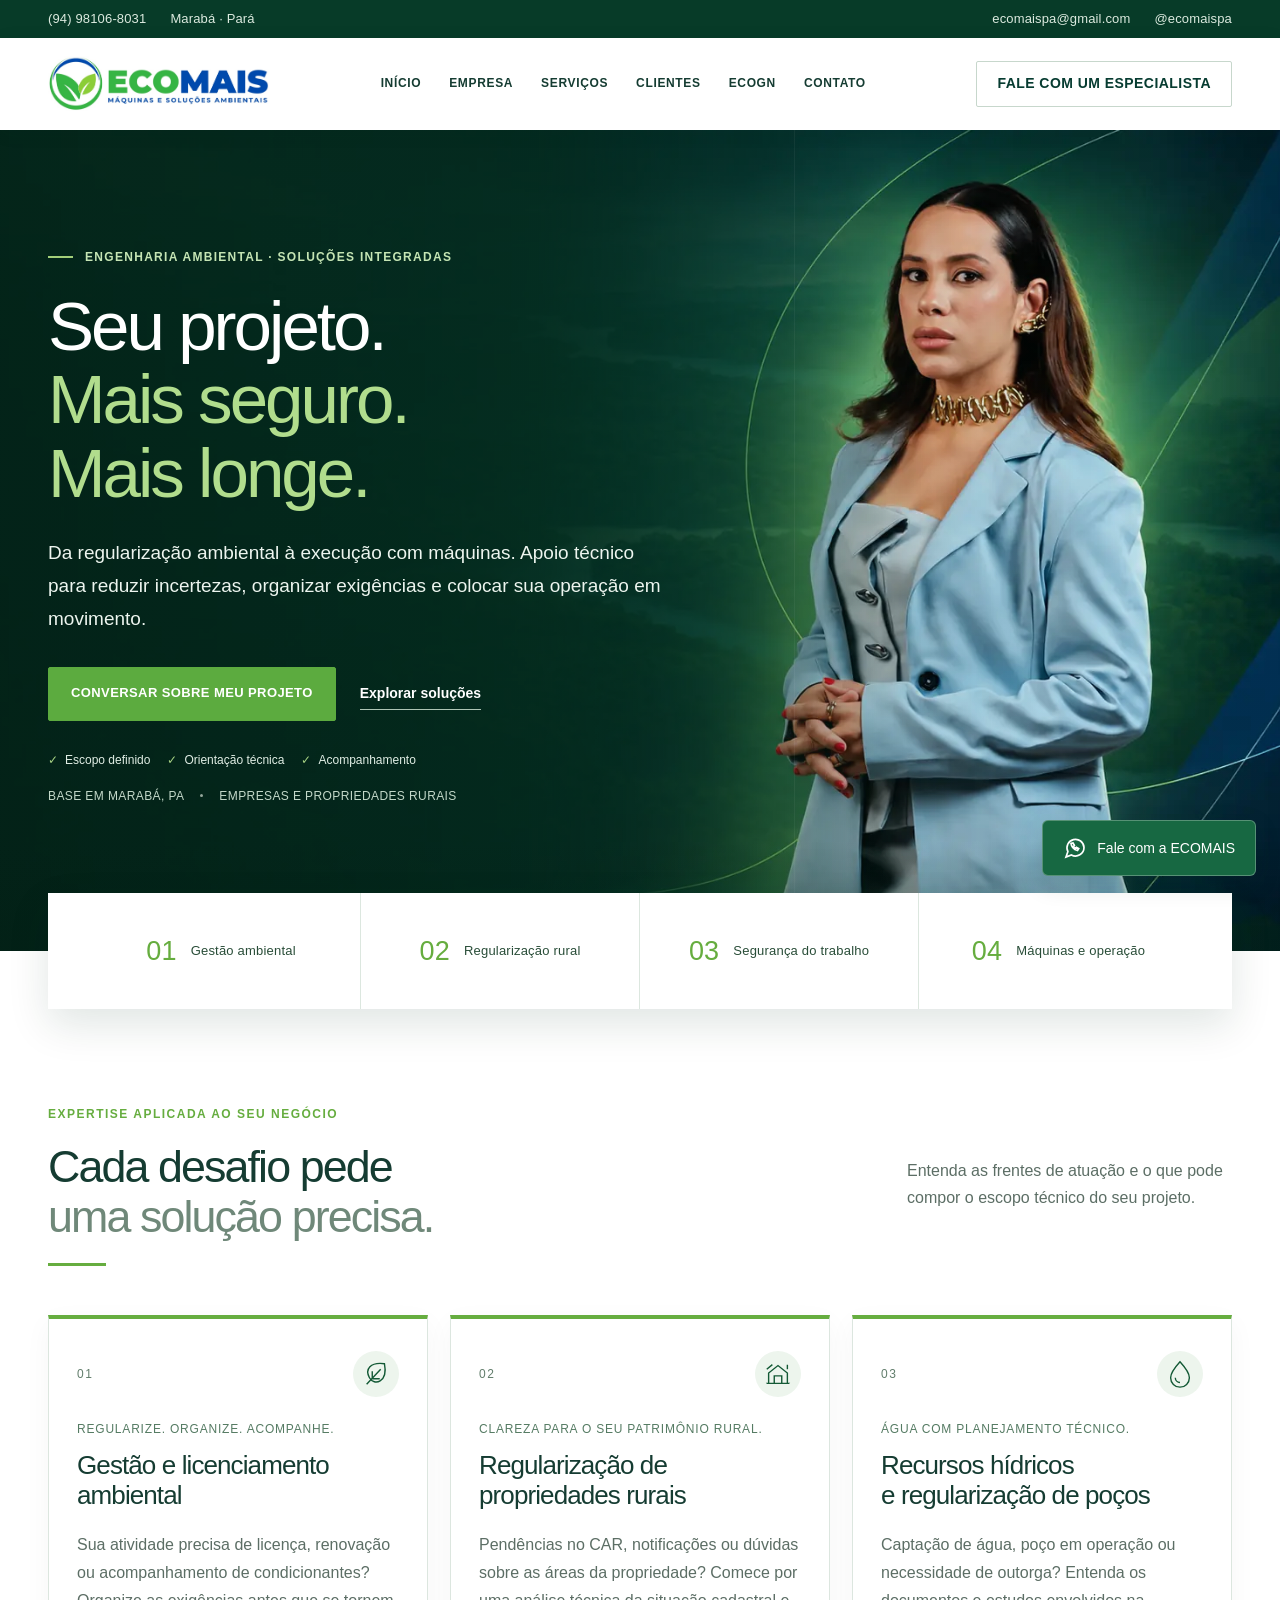
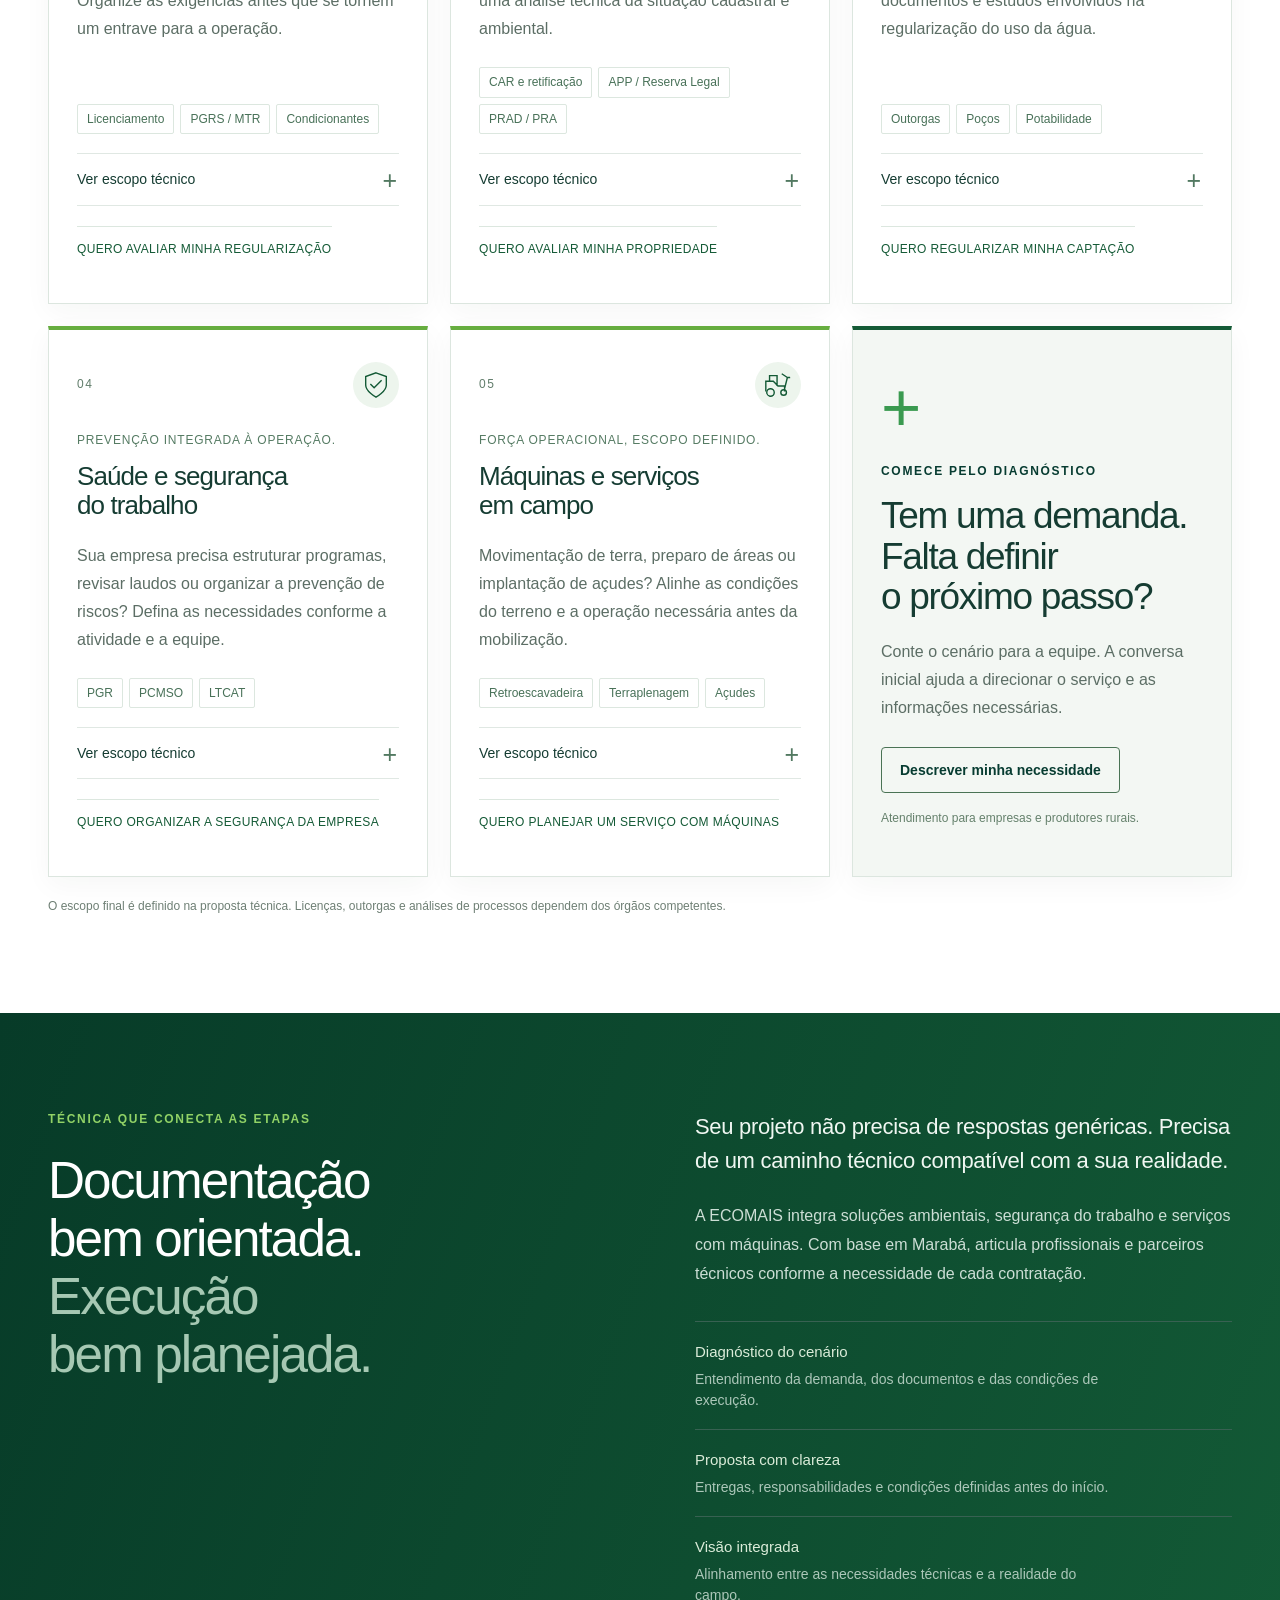
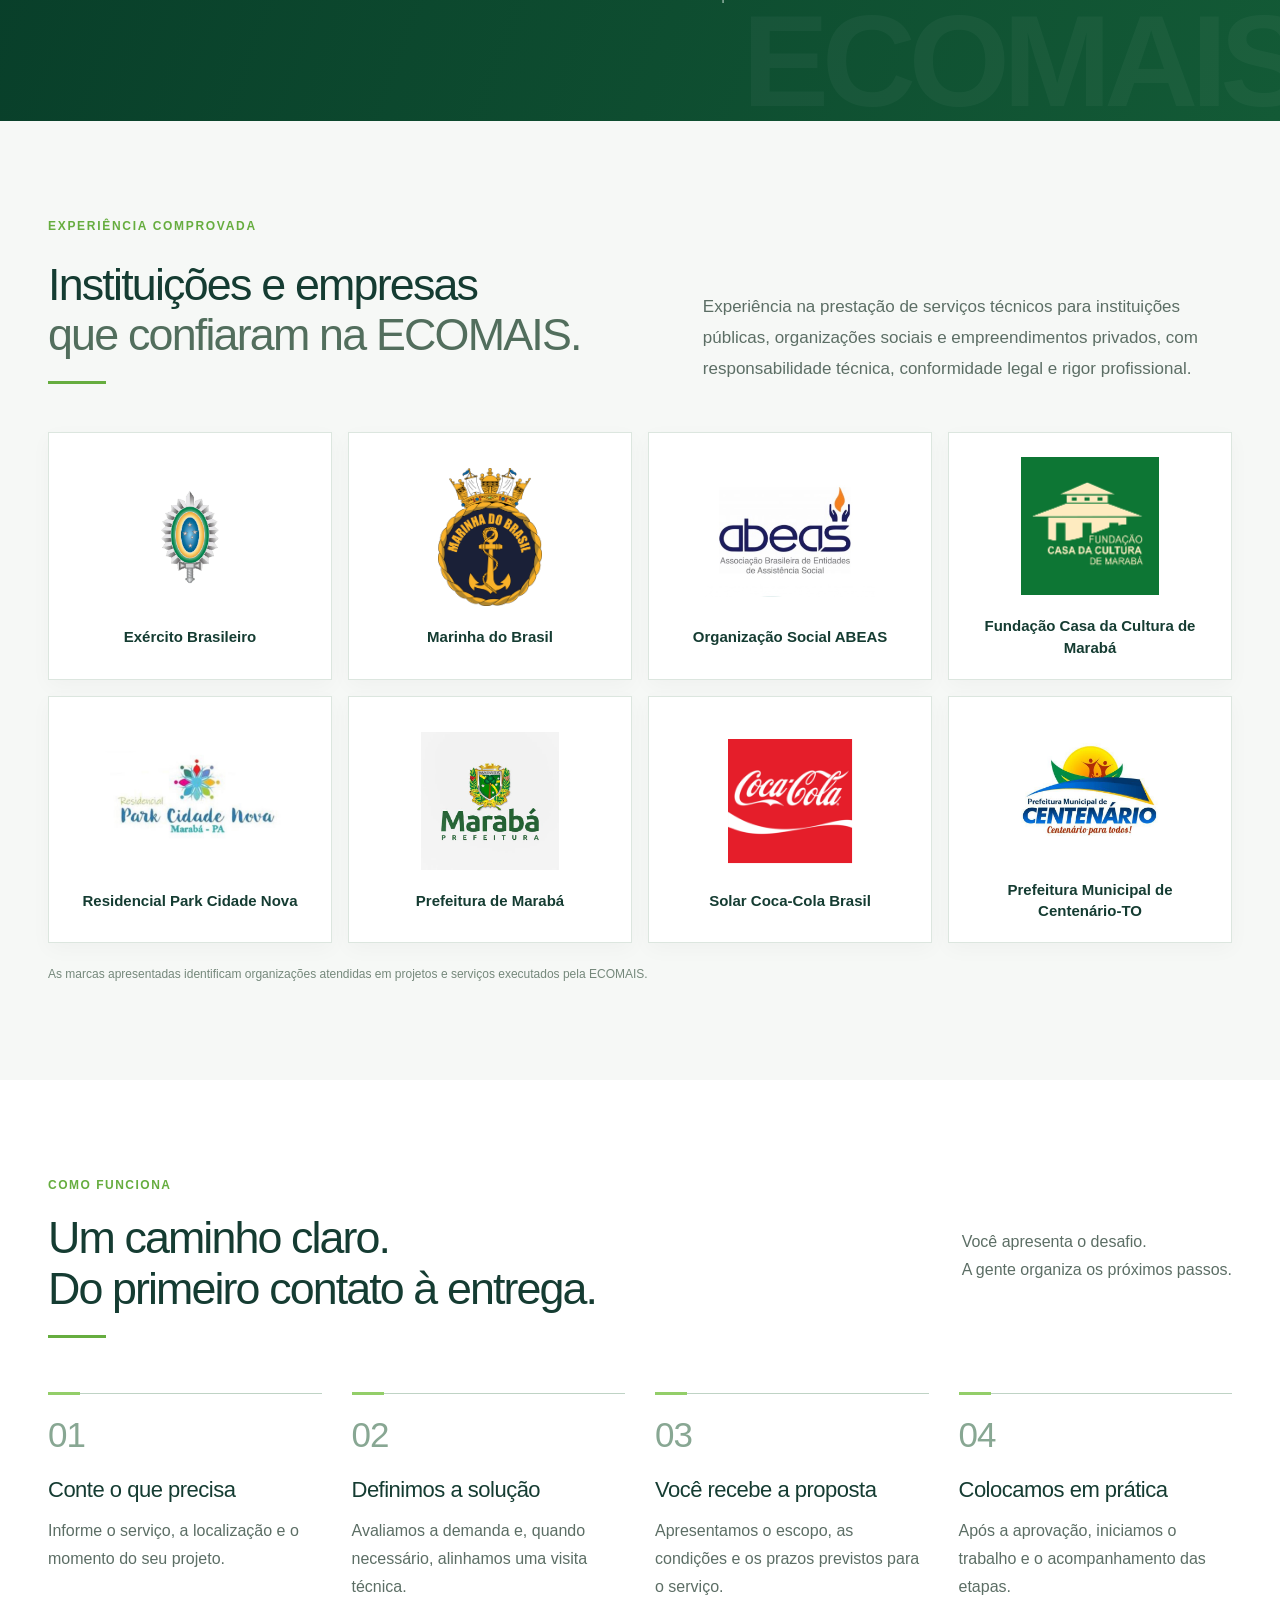
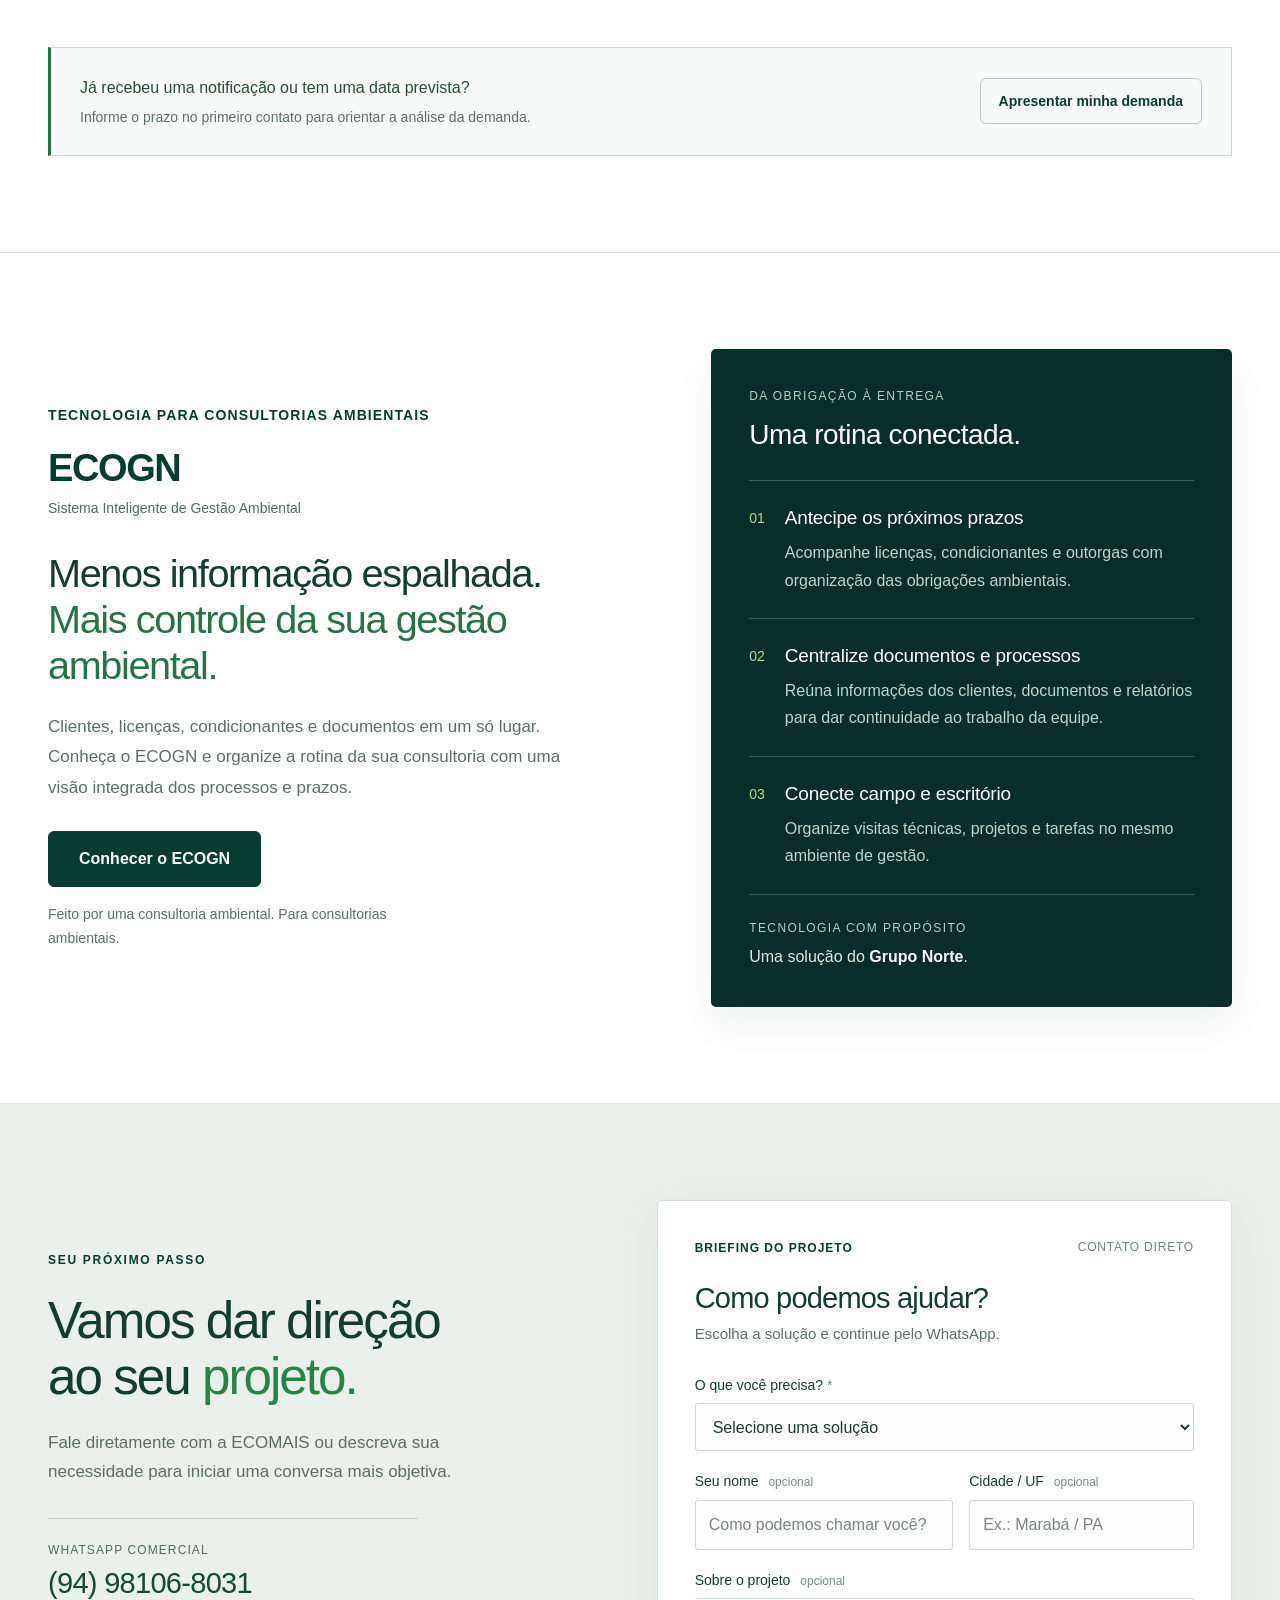
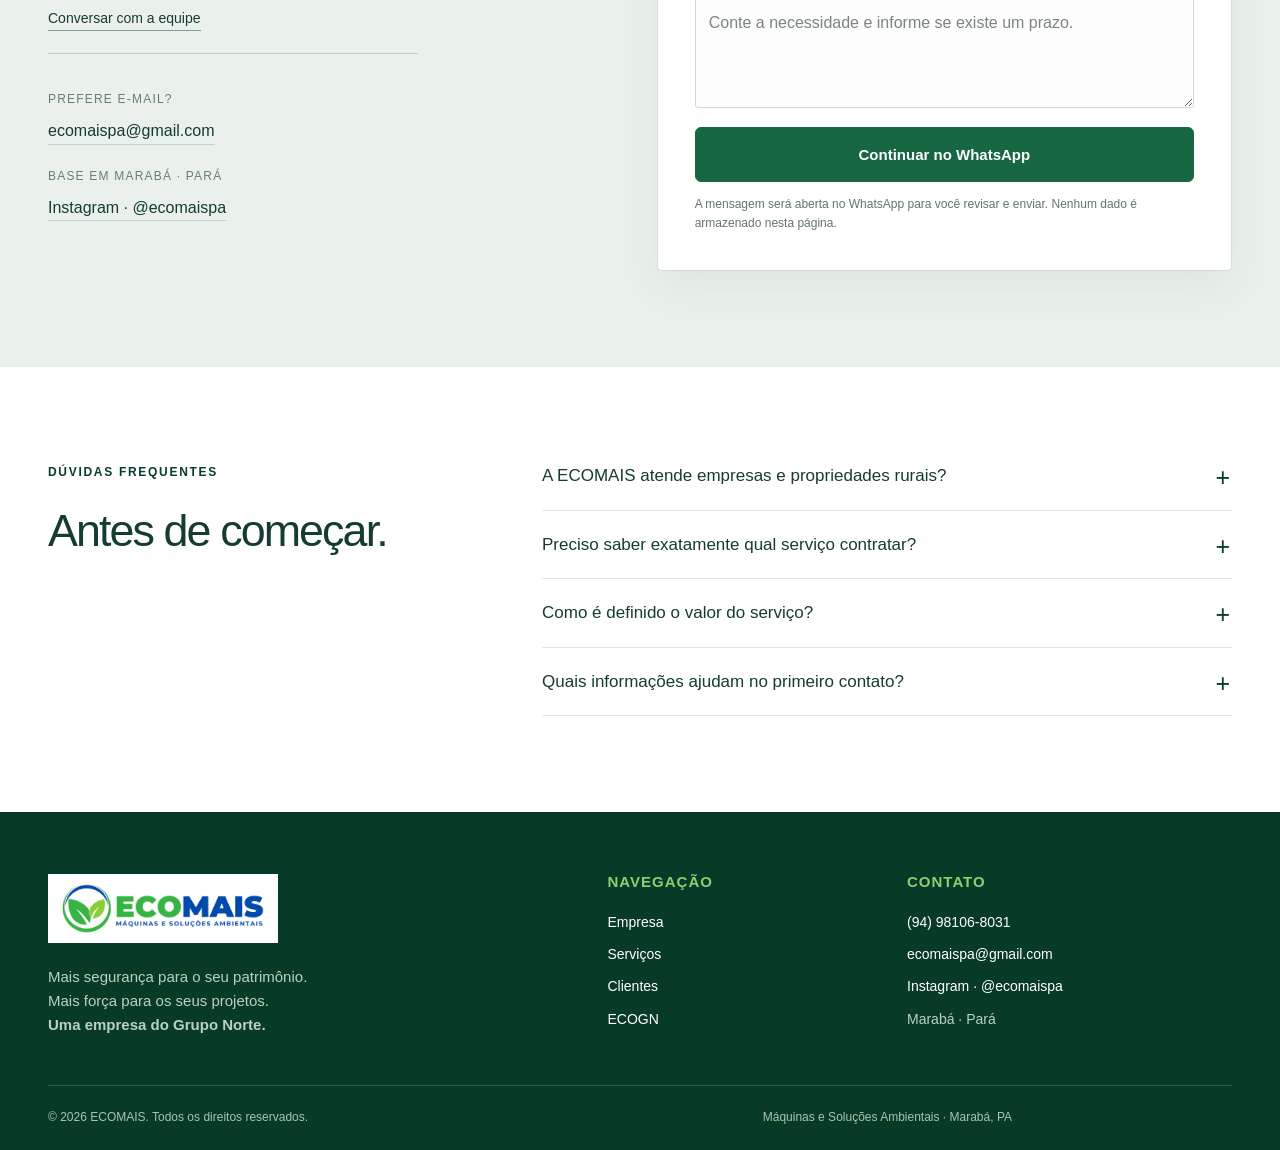
==== commit 10605816: "Otimiza imagem principal para carregamento completo" ====
--- a/index.html
+++ b/index.html
@@ -5,12 +5,12 @@
 <meta name="description" content="Regularização ambiental, gestão rural, segurança do trabalho e máquinas. Apoio técnico para o seu projeto, com atendimento direto pelo WhatsApp.">
 <meta property="og:title" content="ECOMAIS | Máquinas e Soluções Ambientais"><meta property="og:description" content="Regularização ambiental, gestão rural, segurança do trabalho e máquinas. Apoio técnico para o seu projeto, com atendimento direto pelo WhatsApp."><meta property="og:type" content="website">
 <link rel="icon" type="image/svg+xml" href="data:image/svg+xml,%3Csvg%20xmlns='http://www.w3.org/2000/svg'%20viewBox='0%200%2032%2032'%3E%3Crect%20width='32'%20height='32'%20rx='8'%20fill='%23073c31'/%3E%3Ctext%20x='16'%20y='24'%20text-anchor='middle'%20font-family='Arial'%20font-weight='700'%20font-size='24'%20fill='white'%3EE%3C/text%3E%3C/svg%3E">
-<link rel="stylesheet" href="/style.css"><script src="/app.js" defer></script></head><body>
+<link rel="preload" as="image" href="/assets/hero-ecomais-profissional.webp" type="image/webp"><link rel="stylesheet" href="/style.css"><script src="/app.js" defer></script></head><body>
 <a href="#conteudo" class="skip-link">Pular para o conteúdo</a>
 <div class="contact-bar"><div class="container contact-bar-inner"><div><a href="tel:+5594981068031">(94) 98106-8031</a><span>Marabá · Pará</span></div><div><a href="mailto:ecomaispa@gmail.com">ecomaispa@gmail.com</a><a href="https://www.instagram.com/ecomaispa/" target="_blank" rel="noopener noreferrer">@ecomaispa</a></div></div></div>
 <header class="header"><div class="container header-inner"><a href="#inicio" class="brand" aria-label="ECOMAIS — início"><svg viewbox="130 640 1040 260" role="img" aria-label="ECOMAIS Máquinas e Soluções Ambientais"><image href="/assets/logo-original.jpeg" width="1229" height="1536"></image></svg></a><nav class="desktop-nav" aria-label="Navegação principal"><a href="#inicio">Início</a><a href="#ecomais">Empresa</a><a href="#solucoes">Serviços</a><a href="#clientes">Clientes</a><a href="#ecogn">ECOGN</a><a href="#orcamento">Contato</a></nav><a class="button small header-cta" href="https://wa.me/5594981068031?text=Ol%C3%A1%2C%20ECOMAIS%21%20Gostaria%20de%20conversar%20sobre%20um%20projeto." target="_blank" rel="noopener noreferrer">Fale com um especialista</a><button class="menu-toggle" aria-expanded="false" aria-controls="mobile-nav" aria-label="Abrir menu"><span></span><span></span></button></div><nav id="mobile-nav" class="mobile-nav" aria-label="Navegação pelo celular" hidden><a href="#inicio">Início</a><a href="#ecomais">Empresa</a><a href="#solucoes">Serviços</a><a href="#clientes">Clientes</a><a href="#ecogn">ECOGN</a><a href="#orcamento">Contato</a></nav></header>
 <main id="conteudo">
-<div class="hero-shell"><section class="hero container" id="inicio"><div class="hero-content"><p class="eyebrow"><span class="line"></span> ENGENHARIA AMBIENTAL · SOLUÇÕES INTEGRADAS</p><h1>Seu projeto.<br><span>Mais seguro.<br>Mais longe.</span></h1><p class="hero-copy">Da regularização ambiental à execução com máquinas. Apoio técnico para reduzir incertezas, organizar exigências e colocar sua operação em movimento.</p><div class="hero-actions"><a class="button primary-chat" href="https://wa.me/5594981068031?text=Ol%C3%A1%2C%20ECOMAIS%21%20Gostaria%20de%20orienta%C3%A7%C3%A3o%20t%C3%A9cnica%20e%20or%C3%A7amento%20para%20meu%20projeto." target="_blank" rel="noopener noreferrer">Conversar sobre meu projeto</a><a class="text-link" href="#solucoes">Explorar soluções</a></div><div class="hero-assurance"><span>Escopo definido</span><span>Orientação técnica</span><span>Acompanhamento</span></div><div class="hero-location">BASE EM MARABÁ, PA <i></i> EMPRESAS E PROPRIEDADES RURAIS</div></div><div class="hero-visual"><div class="visual-top"><span>COMPETÊNCIA TÉCNICA + VISÃO ESTRATÉGICA</span><span class="visual-cross" aria-hidden="true">+</span></div><div class="hero-photo"><svg viewbox="0 0 1792 1024" preserveaspectratio="xMidYMid slice" role="img" aria-label="Profissional da ECOMAIS em composição institucional"><image href="/assets/hero-ecomais-profissional.png" width="1792" height="1024"></image></svg><div class="photo-shade"></div><div class="photo-caption"><span>ECOMAIS</span><strong>Estratégia que<br>vira resultado.</strong></div></div><div class="visual-bottom"><div class="equipment-label"><span>ATUAÇÃO</span><strong>Soluções ambientais</strong></div><div class="equipment-label"><span>PROPÓSITO</span><strong>Segurança para seu projeto</strong></div></div></div></section>
+<div class="hero-shell"><section class="hero container" id="inicio"><div class="hero-content"><p class="eyebrow"><span class="line"></span> ENGENHARIA AMBIENTAL · SOLUÇÕES INTEGRADAS</p><h1>Seu projeto.<br><span>Mais seguro.<br>Mais longe.</span></h1><p class="hero-copy">Da regularização ambiental à execução com máquinas. Apoio técnico para reduzir incertezas, organizar exigências e colocar sua operação em movimento.</p><div class="hero-actions"><a class="button primary-chat" href="https://wa.me/5594981068031?text=Ol%C3%A1%2C%20ECOMAIS%21%20Gostaria%20de%20orienta%C3%A7%C3%A3o%20t%C3%A9cnica%20e%20or%C3%A7amento%20para%20meu%20projeto." target="_blank" rel="noopener noreferrer">Conversar sobre meu projeto</a><a class="text-link" href="#solucoes">Explorar soluções</a></div><div class="hero-assurance"><span>Escopo definido</span><span>Orientação técnica</span><span>Acompanhamento</span></div><div class="hero-location">BASE EM MARABÁ, PA <i></i> EMPRESAS E PROPRIEDADES RURAIS</div></div><div class="hero-visual"><div class="visual-top"><span>COMPETÊNCIA TÉCNICA + VISÃO ESTRATÉGICA</span><span class="visual-cross" aria-hidden="true">+</span></div><div class="hero-photo"><svg viewbox="0 0 1792 1024" preserveaspectratio="xMidYMid slice" role="img" aria-label="Profissional da ECOMAIS em composição institucional"><image href="/assets/hero-ecomais-profissional.webp" width="1792" height="1024"></image></svg><div class="photo-shade"></div><div class="photo-caption"><span>ECOMAIS</span><strong>Estratégia que<br>vira resultado.</strong></div></div><div class="visual-bottom"><div class="equipment-label"><span>ATUAÇÃO</span><strong>Soluções ambientais</strong></div><div class="equipment-label"><span>PROPÓSITO</span><strong>Segurança para seu projeto</strong></div></div></div></section>
 </div><div class="expertise-strip"><div class="container strip-inner"><span><b>01</b> Gestão ambiental</span><span><b>02</b> Regularização rural</span><span><b>03</b> Segurança do trabalho</span><span><b>04</b> Máquinas e operação</span></div></div>
 <section class="section container" id="solucoes"><div class="section-heading"><div><p class="eyebrow">EXPERTISE APLICADA AO SEU NEGÓCIO</p><h2>Cada desafio pede<br><span class="muted-title">uma solução precisa.</span></h2></div><p>Entenda as frentes de atuação e o que pode compor o escopo técnico do seu projeto.</p></div><div class="services-grid">
 <article class="service-card" id="servico-1"><div class="service-top"><span>01</span><svg viewbox="0 0 32 32" aria-hidden="true"><path d="M25 5C10 3 4 11 9 20s20 5 16-15Z"></path><path d="m6 27 15-16M12 21v-8m0 8h8"></path></svg></div><p class="service-kicker">Regularize. Organize. Acompanhe.</p><h3>Gestão e licenciamento<br>ambiental</h3><p>Sua atividade precisa de licença, renovação ou acompanhamento de condicionantes? Organize as exigências antes que se tornem um entrave para a operação.</p><div class="tags"><span>Licenciamento</span><span>PGRS / MTR</span><span>Condicionantes</span></div><details class="technical-scope"><summary>Ver escopo técnico</summary><div class="scope-body"><span class="scope-label">O QUE PODE COMPOR O SERVIÇO</span><ul><li>Levantamento de documentos e necessidades do empreendimento.</li><li>Elaboração de estudos, planos e relatórios conforme o escopo.</li><li>Apoio ao protocolo e acompanhamento de exigências do processo.</li></ul><p><strong>Para começar:</strong> Tipo de atividade, município e licenças ou notificações existentes.</p></div></details><a class="service-link" href="https://wa.me/5594981068031?text=Ol%C3%A1%2C%20ECOMAIS%21%20Tenho%20interesse%20em%20gest%C3%A3o%20e%20licenciamento%20ambiental.%20Gostaria%20de%20entender%20o%20escopo%20e%20solicitar%20um%20or%C3%A7amento." target="_blank" rel="noopener noreferrer">Quero avaliar minha regularização</a></article>
--- a/style.css
+++ b/style.css
@@ -34,7 +34,7 @@
 .desktop-nav a:after{content:'';position:absolute;left:0;right:100%;bottom:25px;height:2px;background:var(--institutional-bright);transition:right .2s}
 .desktop-nav a:hover:after{right:0}
 .header-cta{border-radius:2px;text-transform:uppercase;letter-spacing:.45px;background:var(--institutional);border-color:var(--institutional)}
-.hero-shell{position:relative;background:linear-gradient(90deg,rgba(3,35,24,.94) 0%,rgba(4,43,29,.82) 42%,rgba(7,47,31,.12) 72%,rgba(5,39,45,.05) 100%),url('/assets/hero-ecomais-profissional.png') center center/cover no-repeat;color:#fff}
+.hero-shell{position:relative;background:linear-gradient(90deg,rgba(3,35,24,.94) 0%,rgba(4,43,29,.82) 42%,rgba(7,47,31,.12) 72%,rgba(5,39,45,.05) 100%),url('/assets/hero-ecomais-profissional.webp') center center/cover no-repeat;color:#fff}
 .hero-shell:after{content:'';position:absolute;inset:auto 0 0;height:110px;background:linear-gradient(0deg,rgba(2,31,21,.35),transparent);pointer-events:none}
 .hero{display:block;min-height:600px;padding-top:118px;padding-bottom:145px;position:relative;z-index:1}
 .hero-content{max-width:720px}
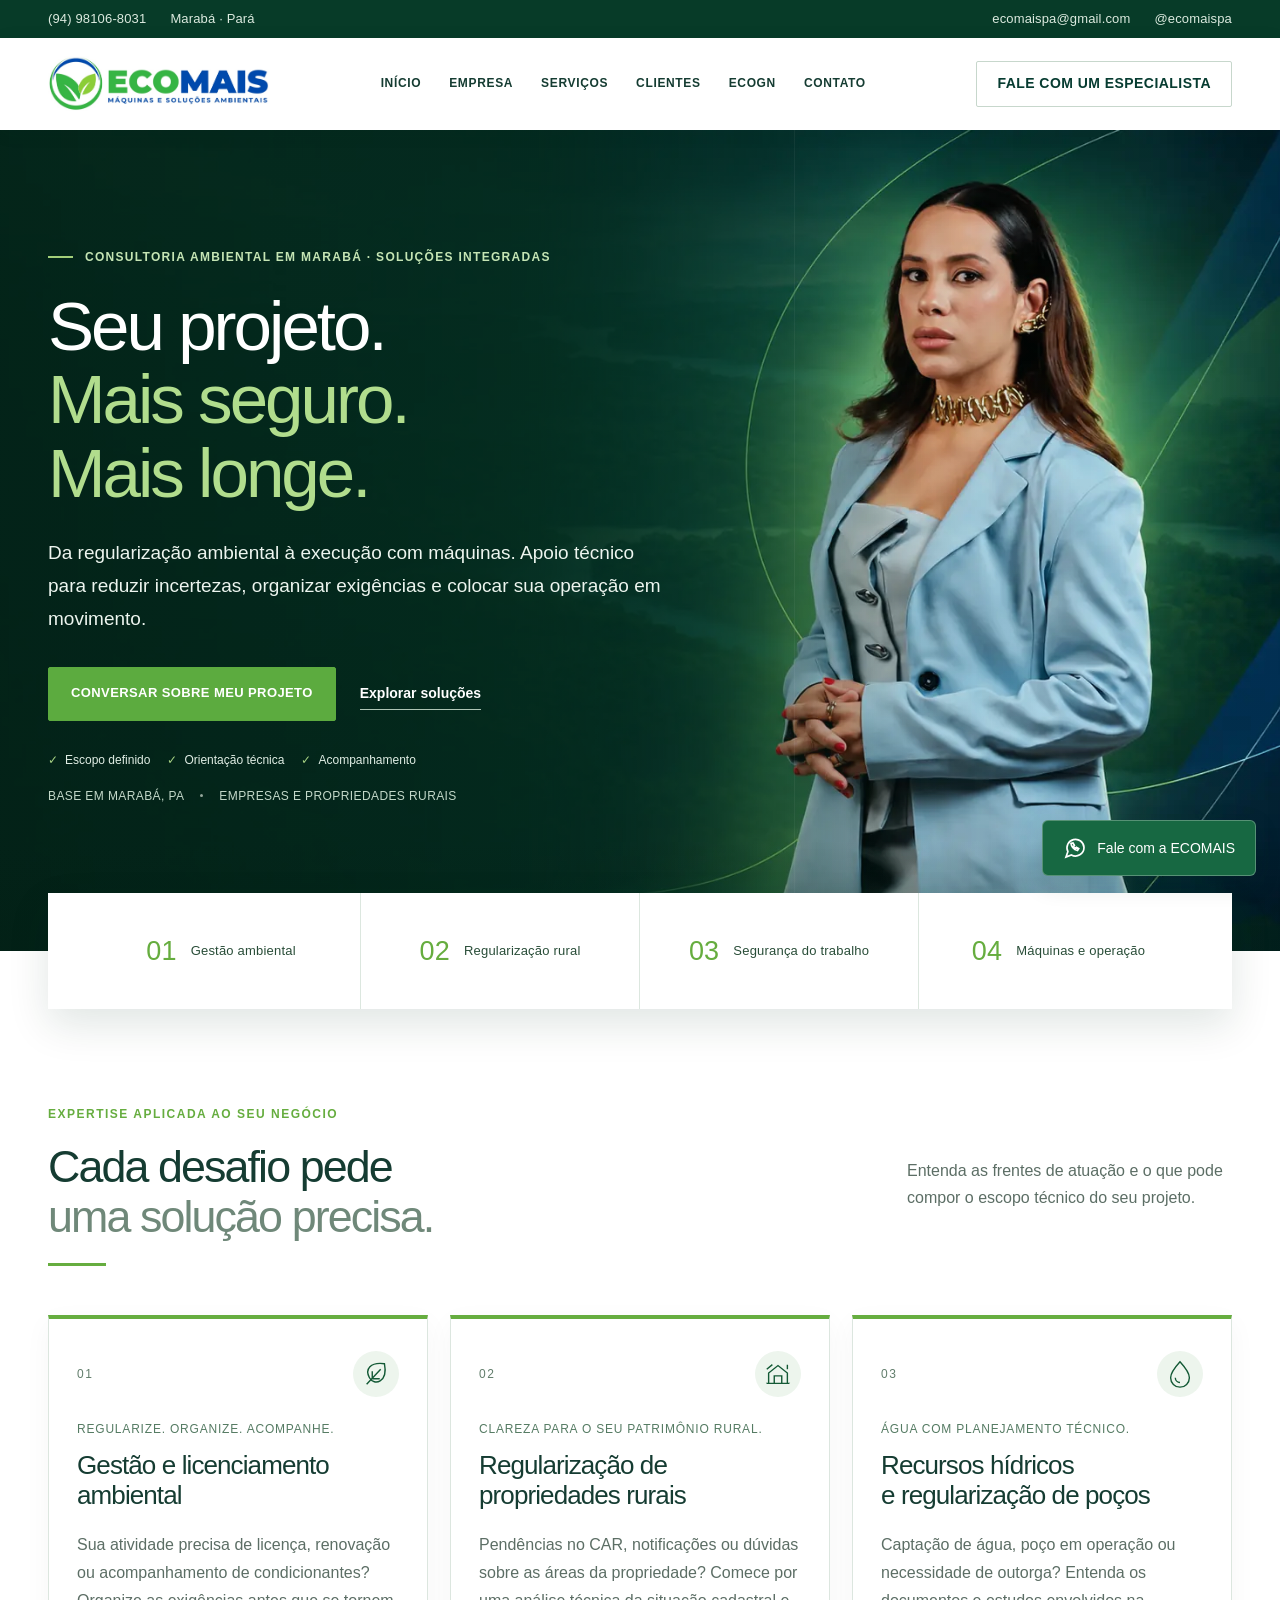
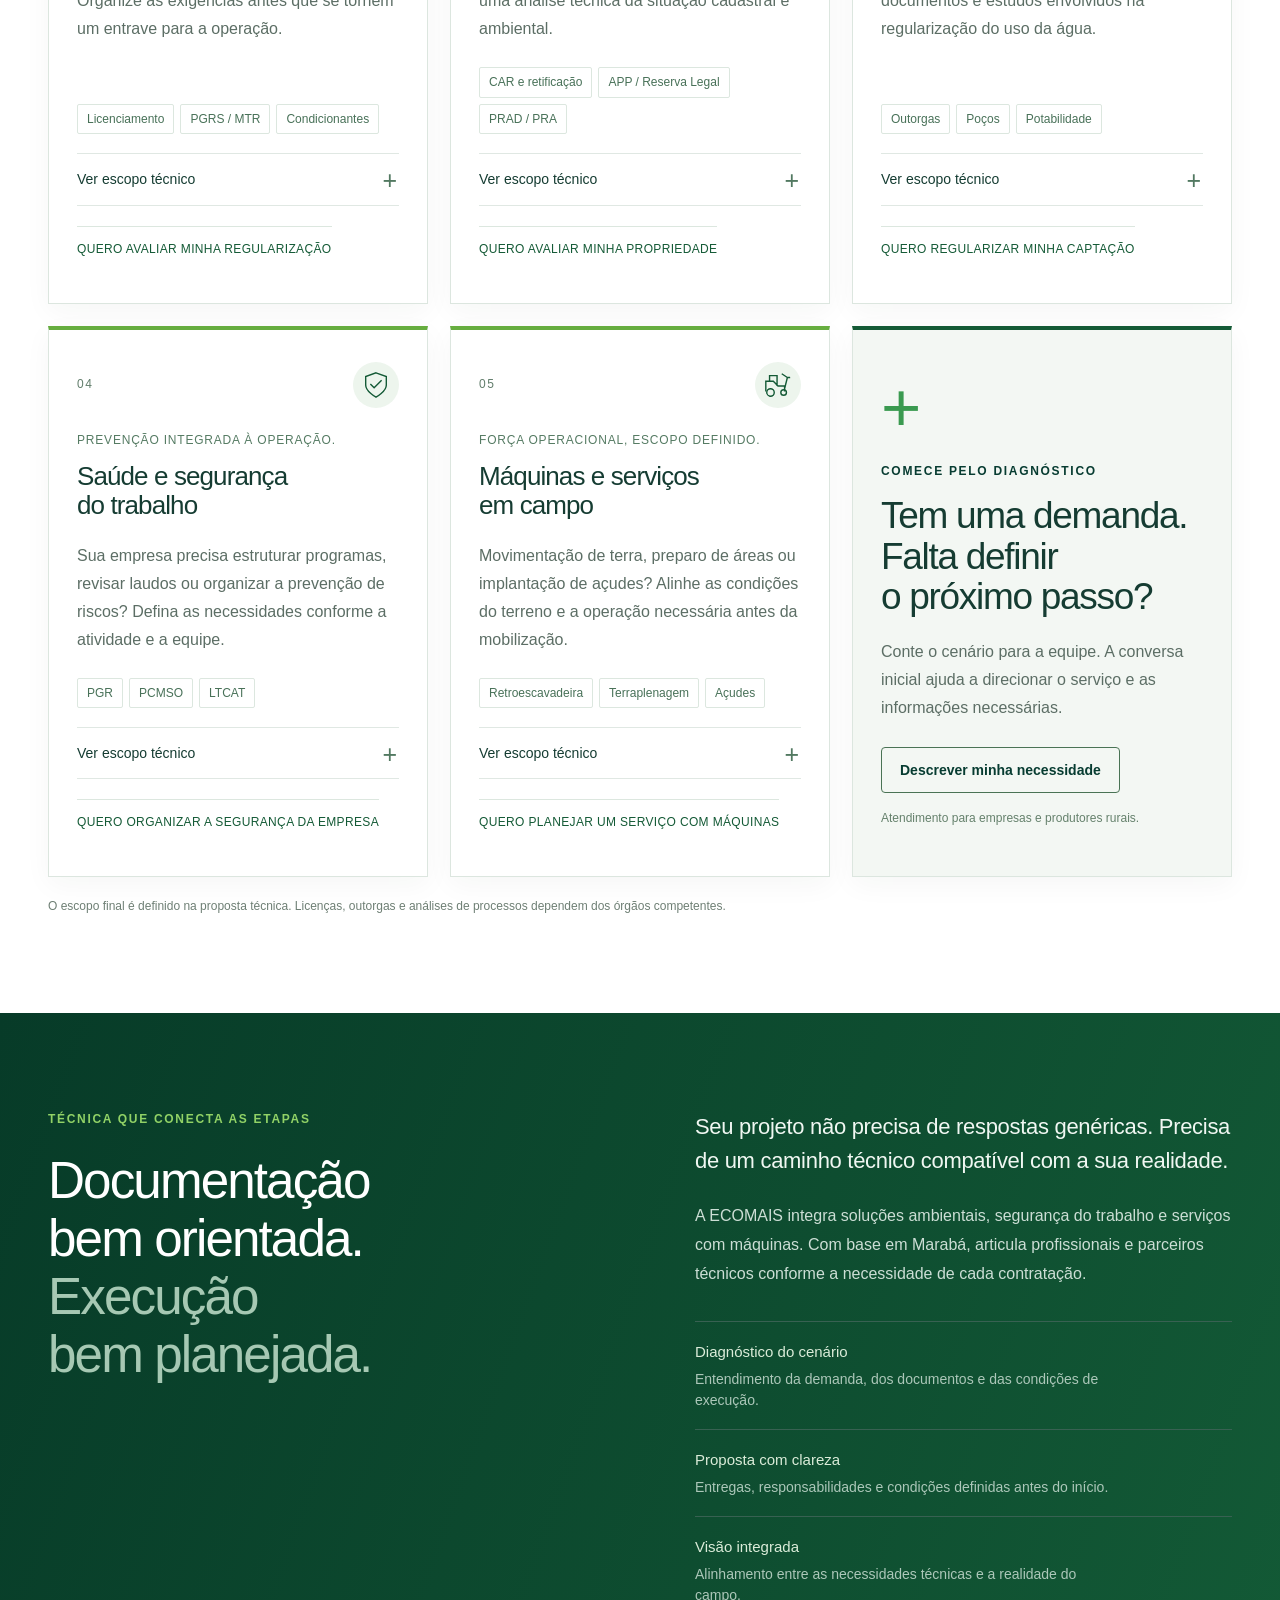
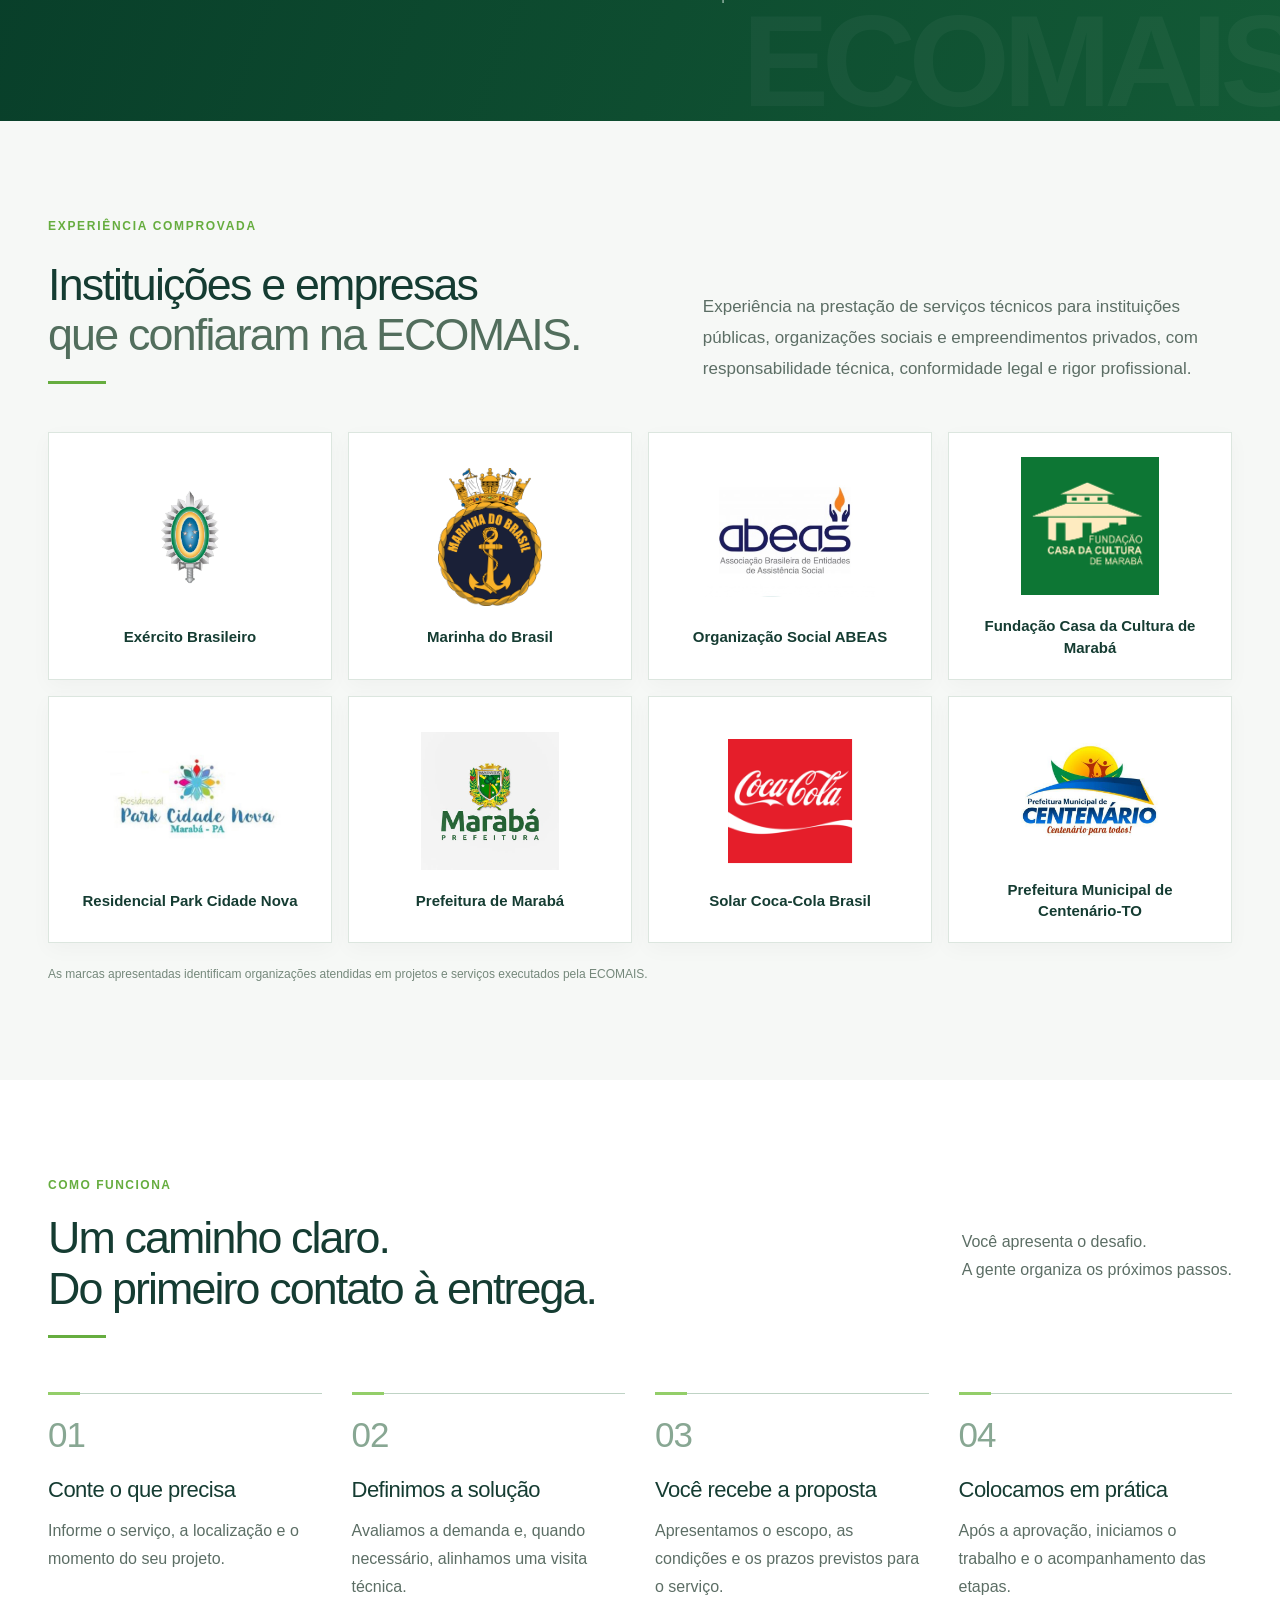
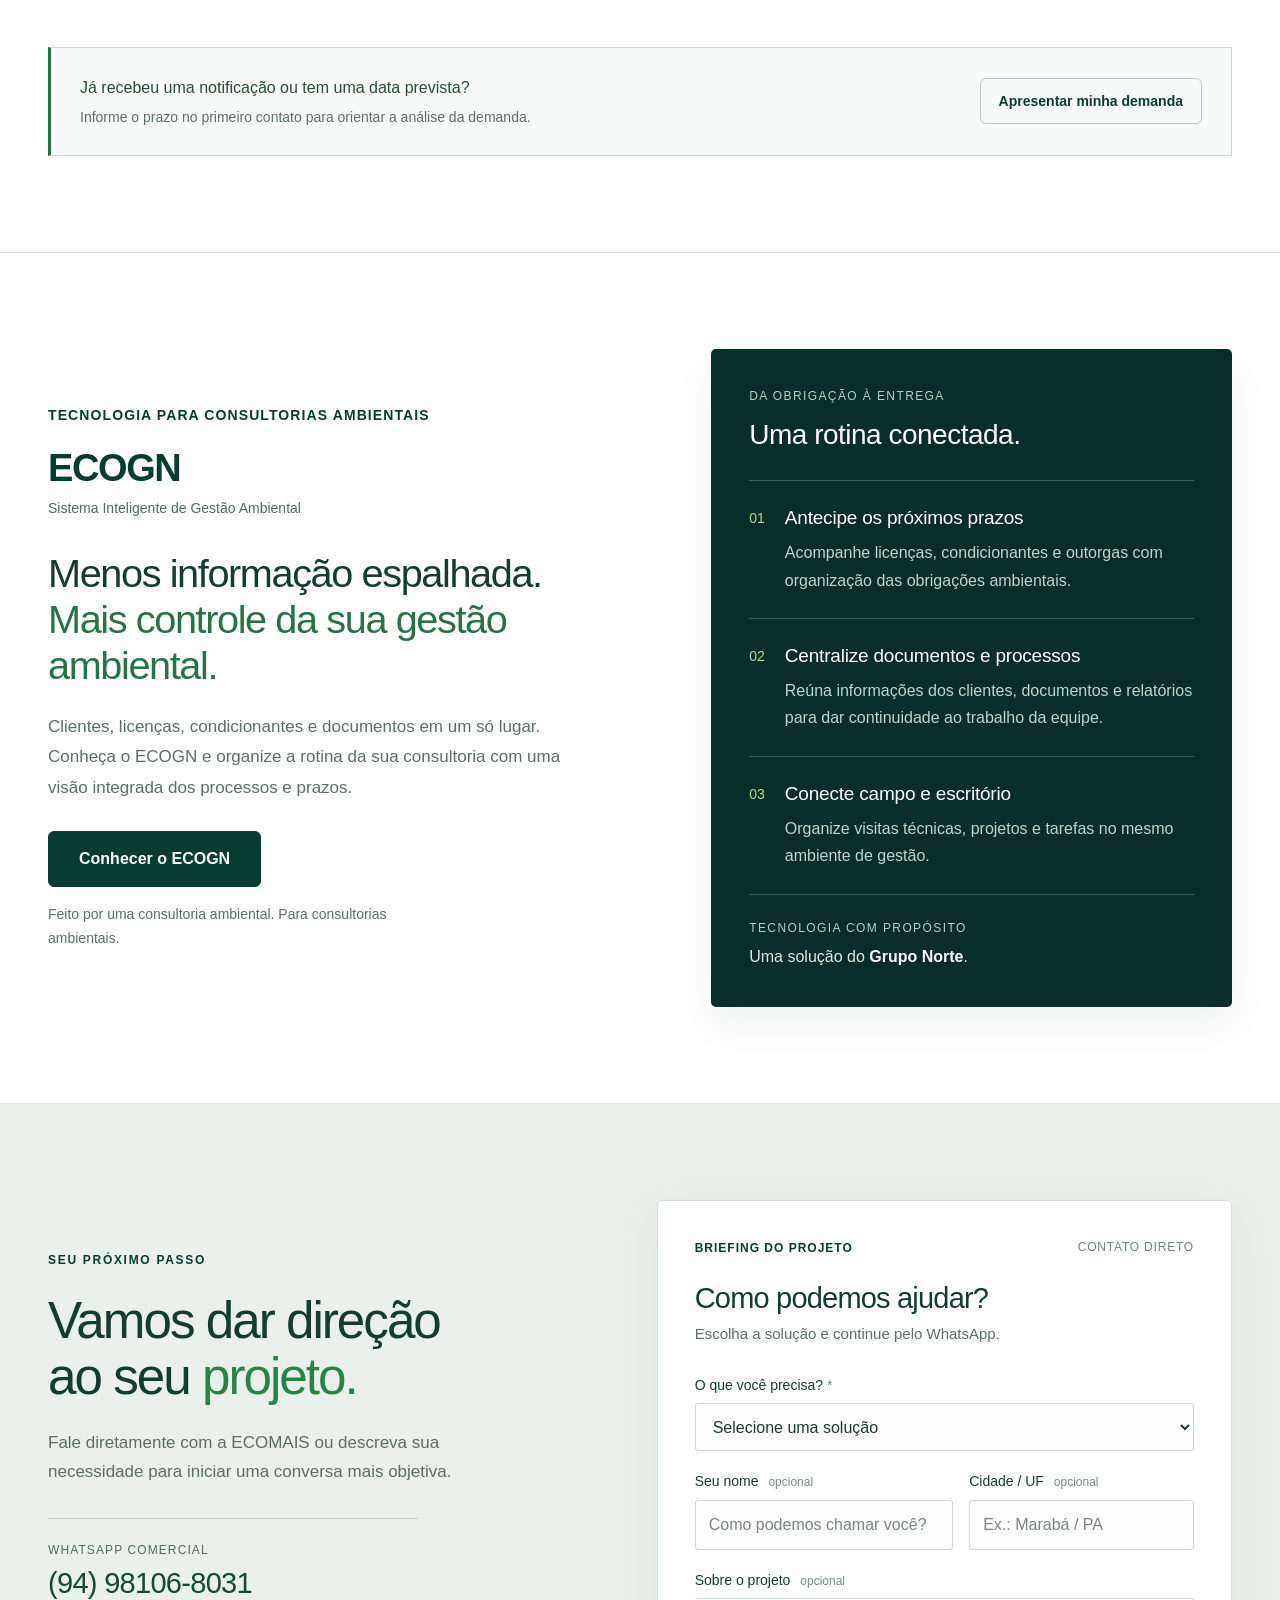
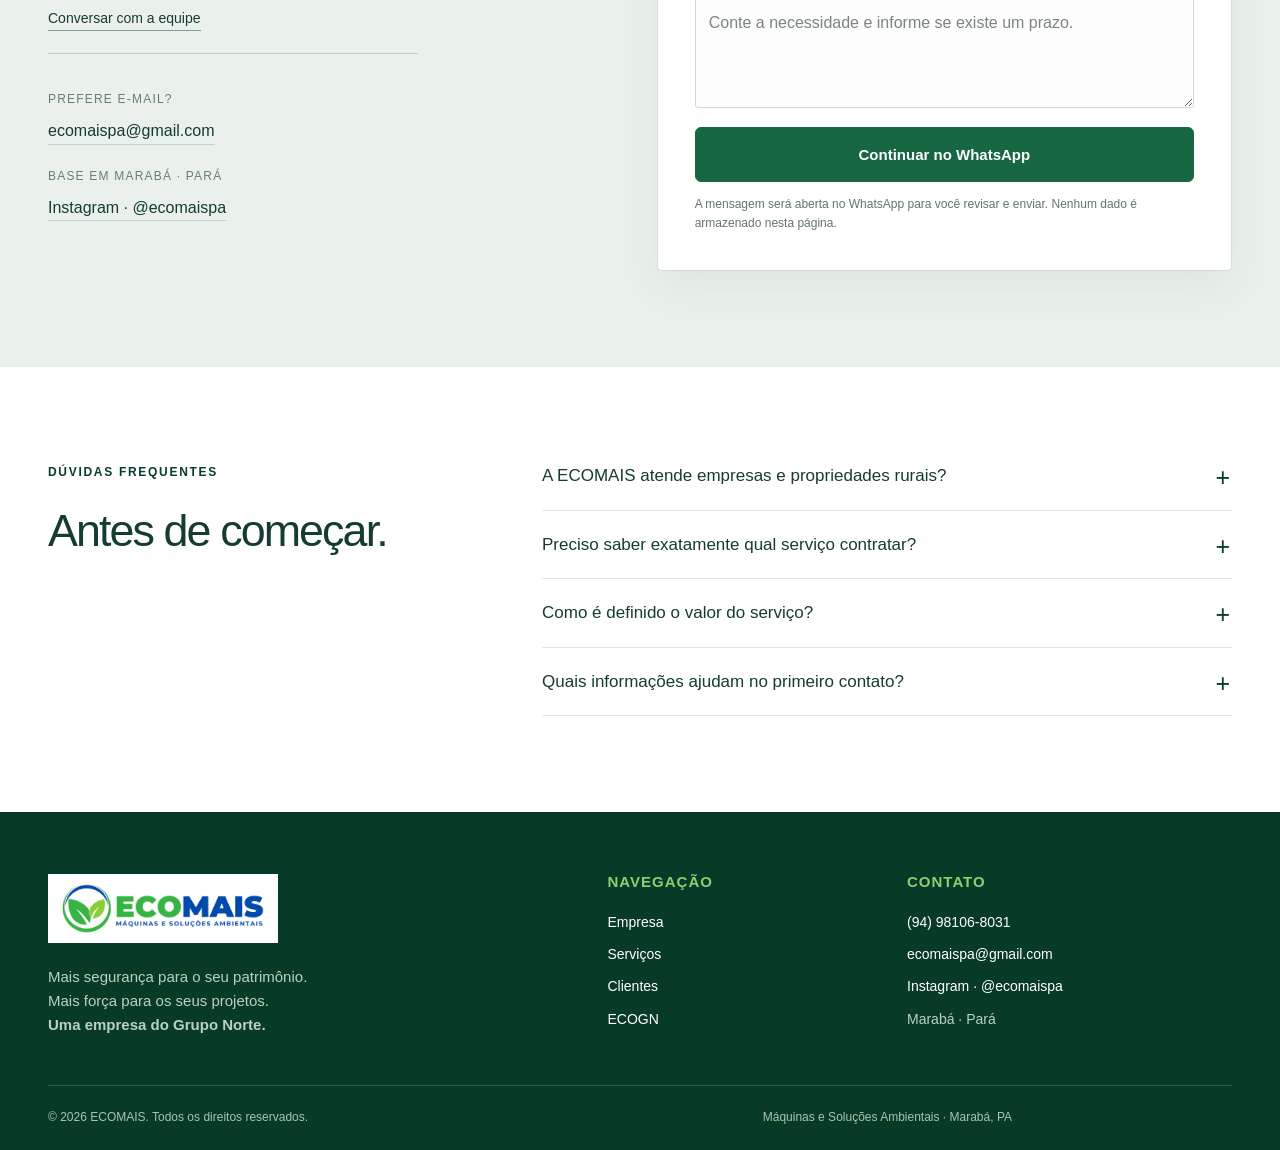
==== commit d13b44ad: "Configura SEO local e indexação no Google" ====
--- a/index.html
+++ b/index.html
@@ -1,16 +1,18 @@
 <!doctype html>
 <html lang="pt-BR"><head>
 <meta charset="UTF-8"><meta name="viewport" content="width=device-width,initial-scale=1"><meta name="theme-color" content="#073c31">
-<title>ECOMAIS | Máquinas e Soluções Ambientais em Marabá</title>
-<meta name="description" content="Regularização ambiental, gestão rural, segurança do trabalho e máquinas. Apoio técnico para o seu projeto, com atendimento direto pelo WhatsApp.">
-<meta property="og:title" content="ECOMAIS | Máquinas e Soluções Ambientais"><meta property="og:description" content="Regularização ambiental, gestão rural, segurança do trabalho e máquinas. Apoio técnico para o seu projeto, com atendimento direto pelo WhatsApp."><meta property="og:type" content="website">
+<title>Consultoria Ambiental em Marabá | ECOMAIS</title>
+<meta name="description" content="Consultoria ambiental em Marabá para licenciamento, regularização rural, recursos hídricos, segurança do trabalho e serviços com máquinas.">
+<meta name="robots" content="index,follow,max-image-preview:large,max-snippet:-1,max-video-preview:-1"><link rel="canonical" href="https://ecomaispa.com/">
+<meta property="og:title" content="Consultoria Ambiental em Marabá | ECOMAIS"><meta property="og:description" content="Licenciamento ambiental, regularização rural, recursos hídricos, segurança do trabalho e serviços com máquinas em Marabá e região."><meta property="og:type" content="website"><meta property="og:locale" content="pt_BR"><meta property="og:url" content="https://ecomaispa.com/">
+<script type="application/ld+json">{"@context":"https://schema.org","@graph":[{"@type":["ProfessionalService","Organization"],"@id":"https://ecomaispa.com/#empresa","name":"ECOMAIS Máquinas e Soluções Ambientais","alternateName":"ECOMAIS","url":"https://ecomaispa.com/","logo":"https://ecomaispa.com/assets/logo-original.jpeg","telephone":"+55 94 98106-8031","email":"ecomaispa@gmail.com","address":{"@type":"PostalAddress","addressLocality":"Marabá","addressRegion":"PA","addressCountry":"BR"},"areaServed":[{"@type":"City","name":"Marabá"},{"@type":"State","name":"Pará"}],"sameAs":["https://www.instagram.com/ecomaispa/"],"knowsAbout":["Consultoria ambiental","Licenciamento ambiental","Regularização de propriedades rurais","Recursos hídricos e regularização de poços","Saúde e segurança do trabalho","Serviços com máquinas"],"hasOfferCatalog":{"@type":"OfferCatalog","name":"Serviços da ECOMAIS","itemListElement":[{"@type":"Offer","itemOffered":{"@type":"Service","name":"Gestão e licenciamento ambiental"}},{"@type":"Offer","itemOffered":{"@type":"Service","name":"Regularização de propriedades rurais"}},{"@type":"Offer","itemOffered":{"@type":"Service","name":"Recursos hídricos e regularização de poços"}},{"@type":"Offer","itemOffered":{"@type":"Service","name":"Saúde e segurança do trabalho"}},{"@type":"Offer","itemOffered":{"@type":"Service","name":"Máquinas e serviços em campo"}}]}},{"@type":"WebSite","@id":"https://ecomaispa.com/#website","url":"https://ecomaispa.com/","name":"ECOMAIS","inLanguage":"pt-BR","publisher":{"@id":"https://ecomaispa.com/#empresa"}},{"@type":"FAQPage","mainEntity":[{"@type":"Question","name":"A ECOMAIS atende empresas e propriedades rurais?","acceptedAnswer":{"@type":"Answer","text":"Sim. A ECOMAIS atua com soluções para empreendimentos e propriedades rurais, conforme a necessidade de cada projeto."}},{"@type":"Question","name":"Preciso saber exatamente qual serviço contratar?","acceptedAnswer":{"@type":"Answer","text":"Não. A equipe avalia as informações apresentadas e indica os próximos passos para definir o escopo adequado."}},{"@type":"Question","name":"Como é definido o valor do serviço?","acceptedAnswer":{"@type":"Answer","text":"O orçamento considera o escopo, a localização, as condições do local, os documentos disponíveis e a necessidade de visita técnica ou mobilização de máquinas."}},{"@type":"Question","name":"Quais informações ajudam no primeiro contato?","acceptedAnswer":{"@type":"Answer","text":"Informe a cidade, o tipo de empreendimento ou propriedade e o objetivo do serviço. Notificações, prazos e demandas específicas também devem ser mencionados."}}]}]}</script>
 <link rel="icon" type="image/svg+xml" href="data:image/svg+xml,%3Csvg%20xmlns='http://www.w3.org/2000/svg'%20viewBox='0%200%2032%2032'%3E%3Crect%20width='32'%20height='32'%20rx='8'%20fill='%23073c31'/%3E%3Ctext%20x='16'%20y='24'%20text-anchor='middle'%20font-family='Arial'%20font-weight='700'%20font-size='24'%20fill='white'%3EE%3C/text%3E%3C/svg%3E">
-<link rel="preload" as="image" href="/assets/hero-ecomais-profissional.webp" type="image/webp"><link rel="stylesheet" href="/style.css"><script src="/app.js" defer></script></head><body>
+<link rel="preload" as="image" href="/assets/hero-ecomais-profissional.webp" type="image/webp" media="(min-width:681px)"><link rel="stylesheet" href="/style.css"><script src="/app.js" defer></script></head><body>
 <a href="#conteudo" class="skip-link">Pular para o conteúdo</a>
 <div class="contact-bar"><div class="container contact-bar-inner"><div><a href="tel:+5594981068031">(94) 98106-8031</a><span>Marabá · Pará</span></div><div><a href="mailto:ecomaispa@gmail.com">ecomaispa@gmail.com</a><a href="https://www.instagram.com/ecomaispa/" target="_blank" rel="noopener noreferrer">@ecomaispa</a></div></div></div>
 <header class="header"><div class="container header-inner"><a href="#inicio" class="brand" aria-label="ECOMAIS — início"><svg viewbox="130 640 1040 260" role="img" aria-label="ECOMAIS Máquinas e Soluções Ambientais"><image href="/assets/logo-original.jpeg" width="1229" height="1536"></image></svg></a><nav class="desktop-nav" aria-label="Navegação principal"><a href="#inicio">Início</a><a href="#ecomais">Empresa</a><a href="#solucoes">Serviços</a><a href="#clientes">Clientes</a><a href="#ecogn">ECOGN</a><a href="#orcamento">Contato</a></nav><a class="button small header-cta" href="https://wa.me/5594981068031?text=Ol%C3%A1%2C%20ECOMAIS%21%20Gostaria%20de%20conversar%20sobre%20um%20projeto." target="_blank" rel="noopener noreferrer">Fale com um especialista</a><button class="menu-toggle" aria-expanded="false" aria-controls="mobile-nav" aria-label="Abrir menu"><span></span><span></span></button></div><nav id="mobile-nav" class="mobile-nav" aria-label="Navegação pelo celular" hidden><a href="#inicio">Início</a><a href="#ecomais">Empresa</a><a href="#solucoes">Serviços</a><a href="#clientes">Clientes</a><a href="#ecogn">ECOGN</a><a href="#orcamento">Contato</a></nav></header>
 <main id="conteudo">
-<div class="hero-shell"><section class="hero container" id="inicio"><div class="hero-content"><p class="eyebrow"><span class="line"></span> ENGENHARIA AMBIENTAL · SOLUÇÕES INTEGRADAS</p><h1>Seu projeto.<br><span>Mais seguro.<br>Mais longe.</span></h1><p class="hero-copy">Da regularização ambiental à execução com máquinas. Apoio técnico para reduzir incertezas, organizar exigências e colocar sua operação em movimento.</p><div class="hero-actions"><a class="button primary-chat" href="https://wa.me/5594981068031?text=Ol%C3%A1%2C%20ECOMAIS%21%20Gostaria%20de%20orienta%C3%A7%C3%A3o%20t%C3%A9cnica%20e%20or%C3%A7amento%20para%20meu%20projeto." target="_blank" rel="noopener noreferrer">Conversar sobre meu projeto</a><a class="text-link" href="#solucoes">Explorar soluções</a></div><div class="hero-assurance"><span>Escopo definido</span><span>Orientação técnica</span><span>Acompanhamento</span></div><div class="hero-location">BASE EM MARABÁ, PA <i></i> EMPRESAS E PROPRIEDADES RURAIS</div></div><div class="hero-visual"><div class="visual-top"><span>COMPETÊNCIA TÉCNICA + VISÃO ESTRATÉGICA</span><span class="visual-cross" aria-hidden="true">+</span></div><div class="hero-photo"><svg viewbox="0 0 1792 1024" preserveaspectratio="xMidYMid slice" role="img" aria-label="Profissional da ECOMAIS em composição institucional"><image href="/assets/hero-ecomais-profissional.webp" width="1792" height="1024"></image></svg><div class="photo-shade"></div><div class="photo-caption"><span>ECOMAIS</span><strong>Estratégia que<br>vira resultado.</strong></div></div><div class="visual-bottom"><div class="equipment-label"><span>ATUAÇÃO</span><strong>Soluções ambientais</strong></div><div class="equipment-label"><span>PROPÓSITO</span><strong>Segurança para seu projeto</strong></div></div></div></section>
+<div class="hero-shell"><section class="hero container" id="inicio"><div class="hero-content"><p class="eyebrow"><span class="line"></span> CONSULTORIA AMBIENTAL EM MARABÁ · SOLUÇÕES INTEGRADAS</p><h1>Seu projeto.<br><span>Mais seguro.<br>Mais longe.</span></h1><p class="hero-copy">Da regularização ambiental à execução com máquinas. Apoio técnico para reduzir incertezas, organizar exigências e colocar sua operação em movimento.</p><div class="hero-actions"><a class="button primary-chat" href="https://wa.me/5594981068031?text=Ol%C3%A1%2C%20ECOMAIS%21%20Gostaria%20de%20orienta%C3%A7%C3%A3o%20t%C3%A9cnica%20e%20or%C3%A7amento%20para%20meu%20projeto." target="_blank" rel="noopener noreferrer">Conversar sobre meu projeto</a><a class="text-link" href="#solucoes">Explorar soluções</a></div><div class="hero-assurance"><span>Escopo definido</span><span>Orientação técnica</span><span>Acompanhamento</span></div><div class="hero-location">BASE EM MARABÁ, PA <i></i> EMPRESAS E PROPRIEDADES RURAIS</div></div><div class="hero-visual"><div class="visual-top"><span>COMPETÊNCIA TÉCNICA + VISÃO ESTRATÉGICA</span><span class="visual-cross" aria-hidden="true">+</span></div><div class="hero-photo"><svg viewbox="0 0 1792 1024" preserveaspectratio="xMidYMid slice" role="img" aria-label="Profissional da ECOMAIS em composição institucional"><image href="/assets/hero-ecomais-profissional.webp" width="1792" height="1024"></image></svg><div class="photo-shade"></div><div class="photo-caption"><span>ECOMAIS</span><strong>Estratégia que<br>vira resultado.</strong></div></div><div class="visual-bottom"><div class="equipment-label"><span>ATUAÇÃO</span><strong>Soluções ambientais</strong></div><div class="equipment-label"><span>PROPÓSITO</span><strong>Segurança para seu projeto</strong></div></div></div></section>
 </div><div class="expertise-strip"><div class="container strip-inner"><span><b>01</b> Gestão ambiental</span><span><b>02</b> Regularização rural</span><span><b>03</b> Segurança do trabalho</span><span><b>04</b> Máquinas e operação</span></div></div>
 <section class="section container" id="solucoes"><div class="section-heading"><div><p class="eyebrow">EXPERTISE APLICADA AO SEU NEGÓCIO</p><h2>Cada desafio pede<br><span class="muted-title">uma solução precisa.</span></h2></div><p>Entenda as frentes de atuação e o que pode compor o escopo técnico do seu projeto.</p></div><div class="services-grid">
 <article class="service-card" id="servico-1"><div class="service-top"><span>01</span><svg viewbox="0 0 32 32" aria-hidden="true"><path d="M25 5C10 3 4 11 9 20s20 5 16-15Z"></path><path d="m6 27 15-16M12 21v-8m0 8h8"></path></svg></div><p class="service-kicker">Regularize. Organize. Acompanhe.</p><h3>Gestão e licenciamento<br>ambiental</h3><p>Sua atividade precisa de licença, renovação ou acompanhamento de condicionantes? Organize as exigências antes que se tornem um entrave para a operação.</p><div class="tags"><span>Licenciamento</span><span>PGRS / MTR</span><span>Condicionantes</span></div><details class="technical-scope"><summary>Ver escopo técnico</summary><div class="scope-body"><span class="scope-label">O QUE PODE COMPOR O SERVIÇO</span><ul><li>Levantamento de documentos e necessidades do empreendimento.</li><li>Elaboração de estudos, planos e relatórios conforme o escopo.</li><li>Apoio ao protocolo e acompanhamento de exigências do processo.</li></ul><p><strong>Para começar:</strong> Tipo de atividade, município e licenças ou notificações existentes.</p></div></details><a class="service-link" href="https://wa.me/5594981068031?text=Ol%C3%A1%2C%20ECOMAIS%21%20Tenho%20interesse%20em%20gest%C3%A3o%20e%20licenciamento%20ambiental.%20Gostaria%20de%20entender%20o%20escopo%20e%20solicitar%20um%20or%C3%A7amento." target="_blank" rel="noopener noreferrer">Quero avaliar minha regularização</a></article>
--- a/style.css
+++ b/style.css
@@ -97,3 +97,4 @@
 @media(max-width:900px){.contact-bar-inner{min-height:36px}.hero{min-height:550px;padding-top:90px}.services-grid{grid-template-columns:repeat(2,minmax(0,1fr))}.footer-top{grid-template-columns:1.2fr .7fr 1fr;gap:35px}}
 @media(max-width:680px){.contact-bar{display:none}.header-inner{height:78px}.brand{width:190px}.hero{min-height:530px;padding-top:74px;padding-bottom:115px}.hero h1{font-size:clamp(43px,12vw,60px);letter-spacing:-2.2px}.hero-copy{font-size:17px}.expertise-strip{margin-top:-44px}.strip-inner{grid-template-columns:1fr 1fr;padding:0 18px;min-height:0}.strip-inner>span{min-height:82px;border-bottom:1px solid #dce7df}.strip-inner>span:nth-child(2){border-right:0}.strip-inner>span:nth-child(3),.strip-inner>span:nth-child(4){border-bottom:0}.strip-inner b{font-size:22px}.services-grid{grid-template-columns:1fr}.service-card h3{min-height:0}.client-grid{grid-template-columns:repeat(2,minmax(0,1fr))}.client-card{min-height:205px;padding-inline:12px}.client-emblem{width:116px;height:116px;background-size:752px 489px}.logo-exercito{background-position:-143px -165px}.logo-marinha{background-position:-319px -165px}.logo-abeas{background-position:-494px -165px}.logo-cultura{background-position:-230px -321px}.logo-park{background-position:-407px -321px}.client-logo-img{width:130px;height:112px}.prefeitura-logo{width:145px}.footer-top{grid-template-columns:1fr;gap:32px}.footer-bottom{display:block}.footer-bottom span{display:block;margin-bottom:8px}}
 @media(max-width:420px){.hero{min-height:500px;padding-top:62px}.hero-actions{align-items:flex-start;flex-direction:column}.hero-assurance{gap:6px 12px}.client-grid{grid-template-columns:1fr}.client-card{min-height:220px}.strip-inner>span{font-size:12px;gap:9px}}
+@media(max-width:680px){.hero-shell{background:var(--green)}}
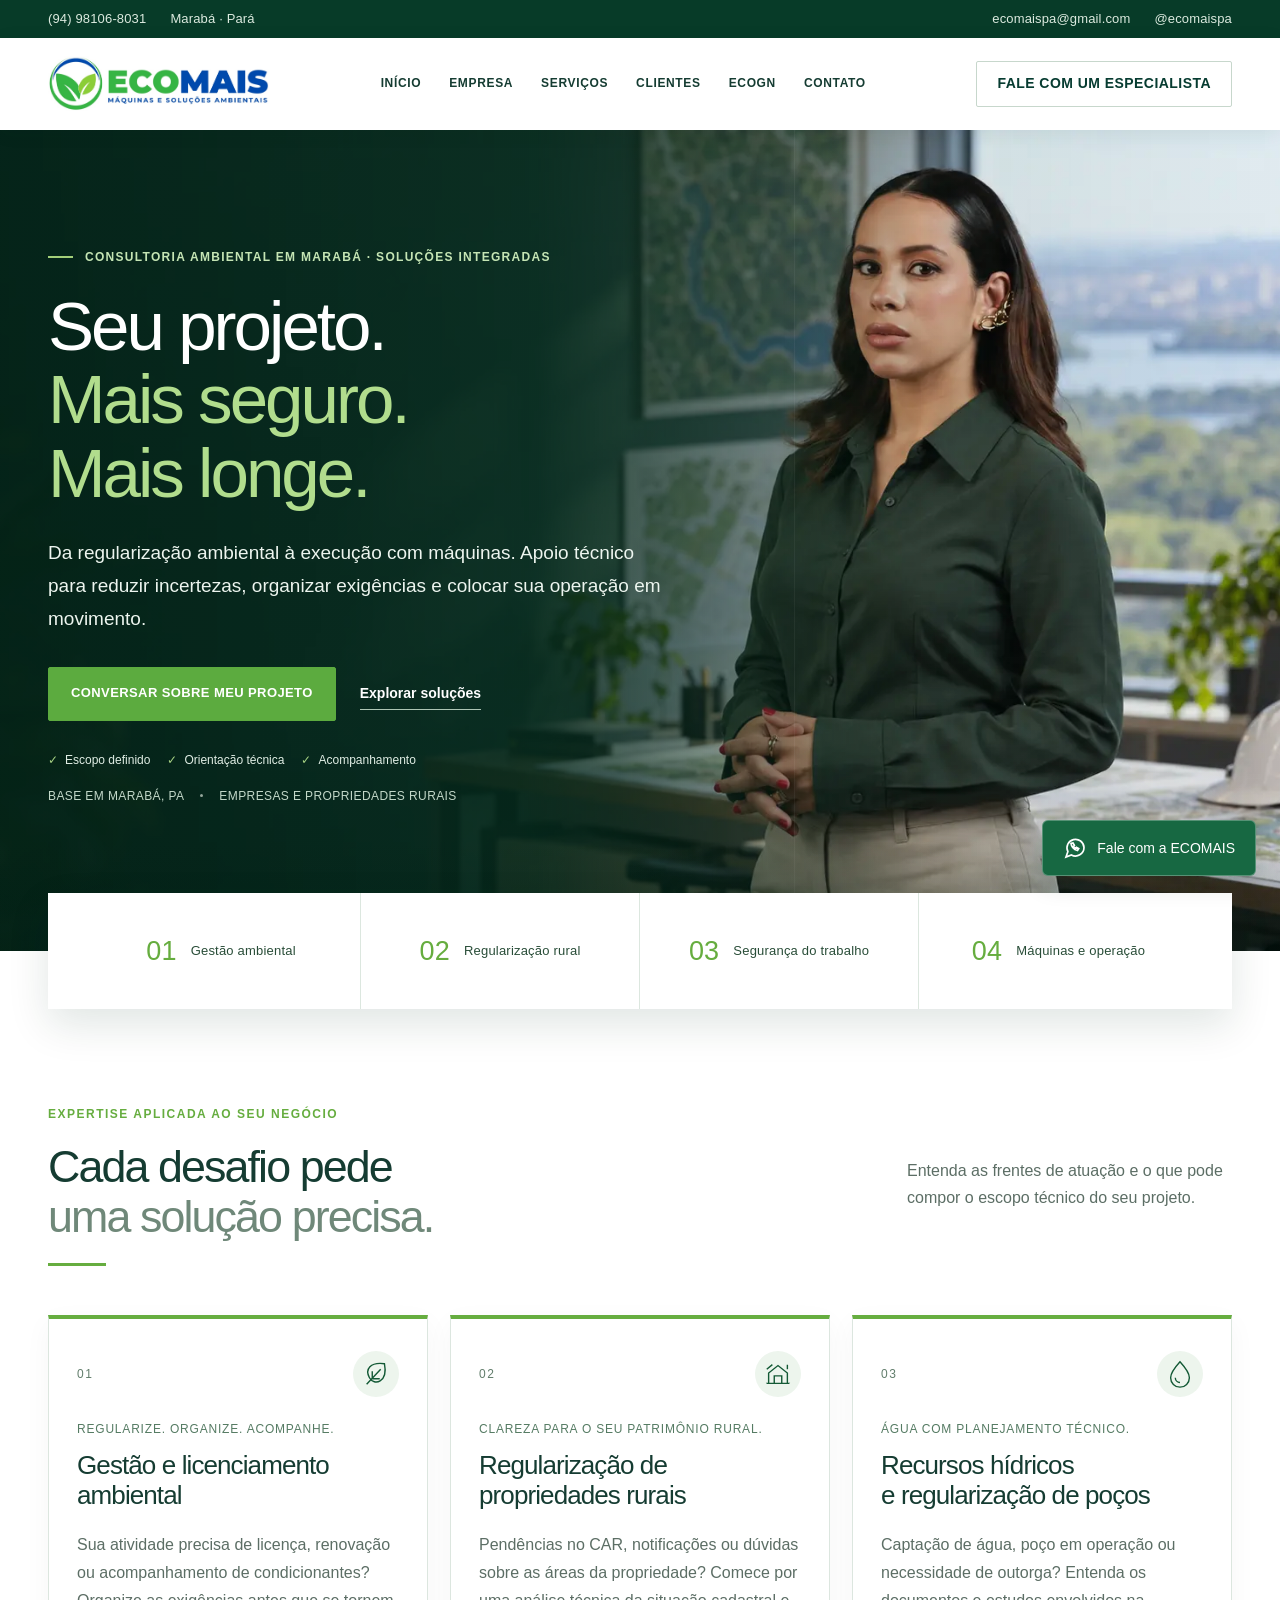
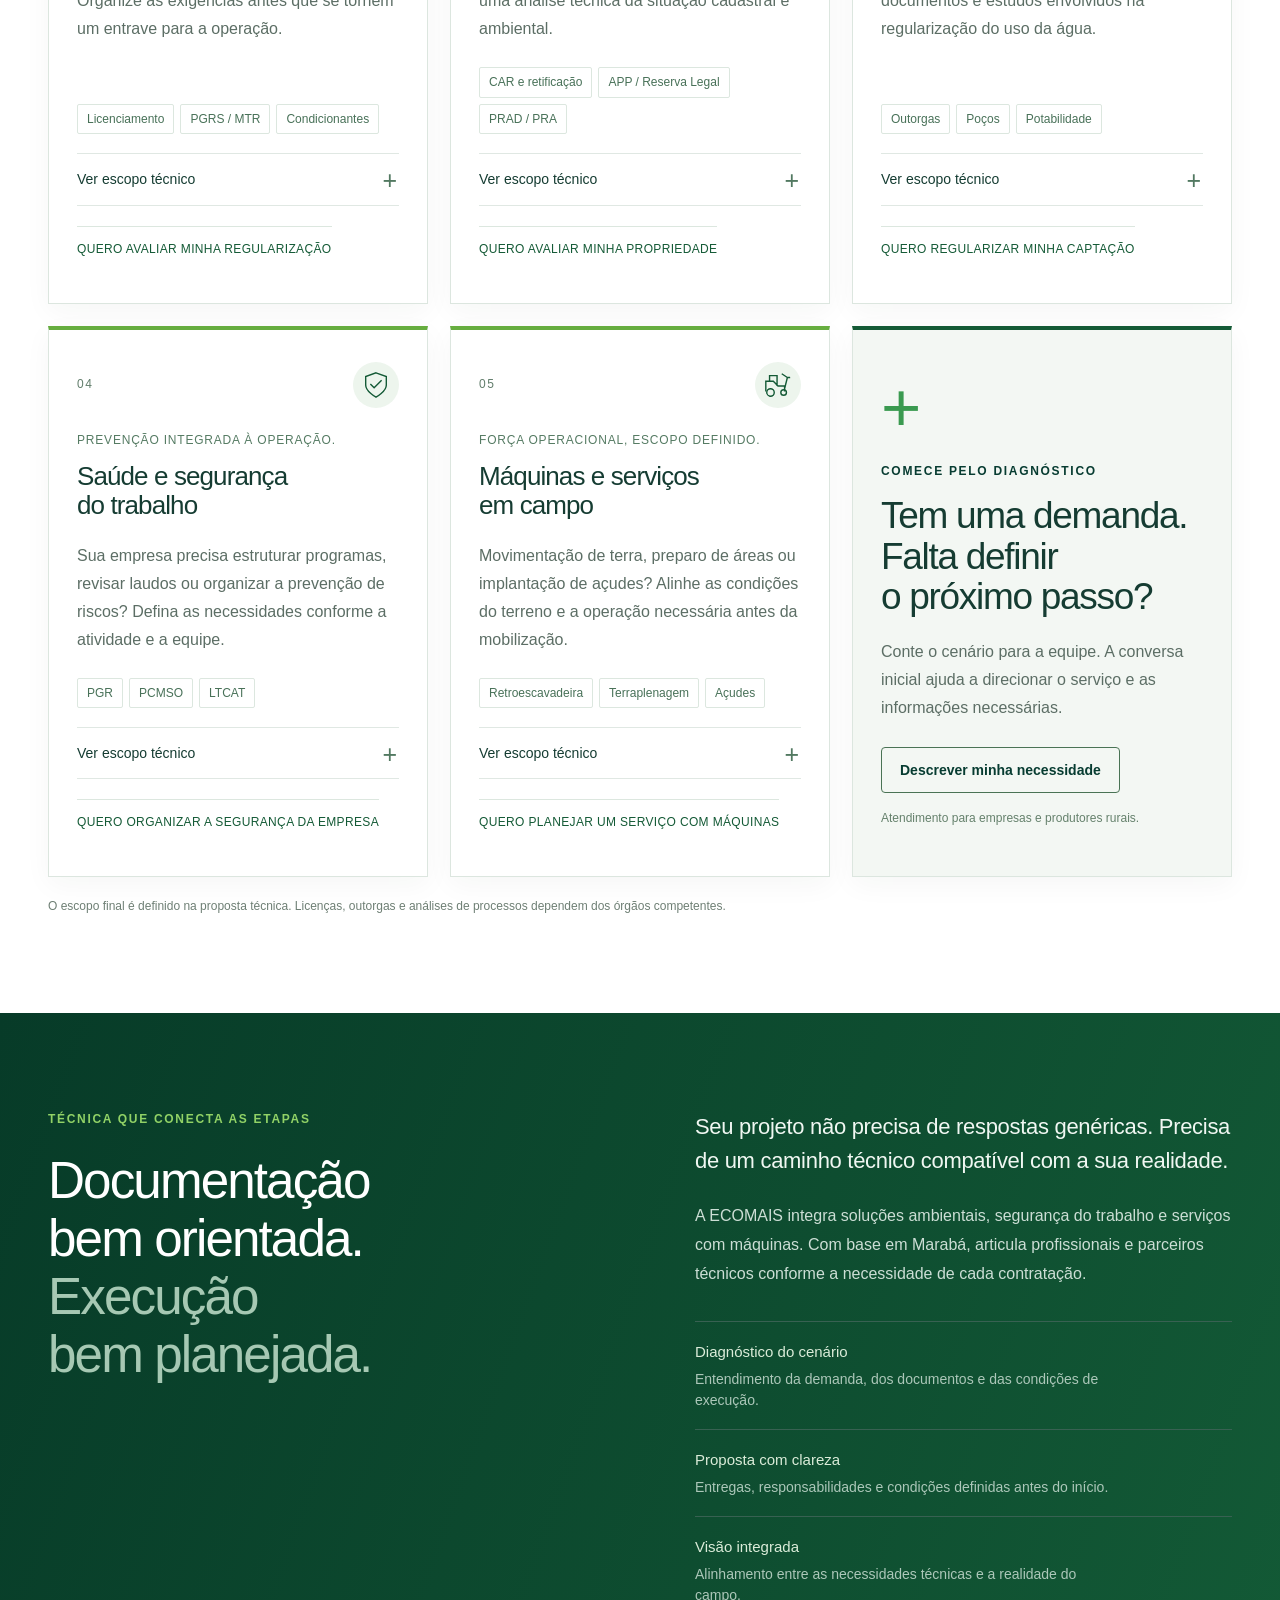
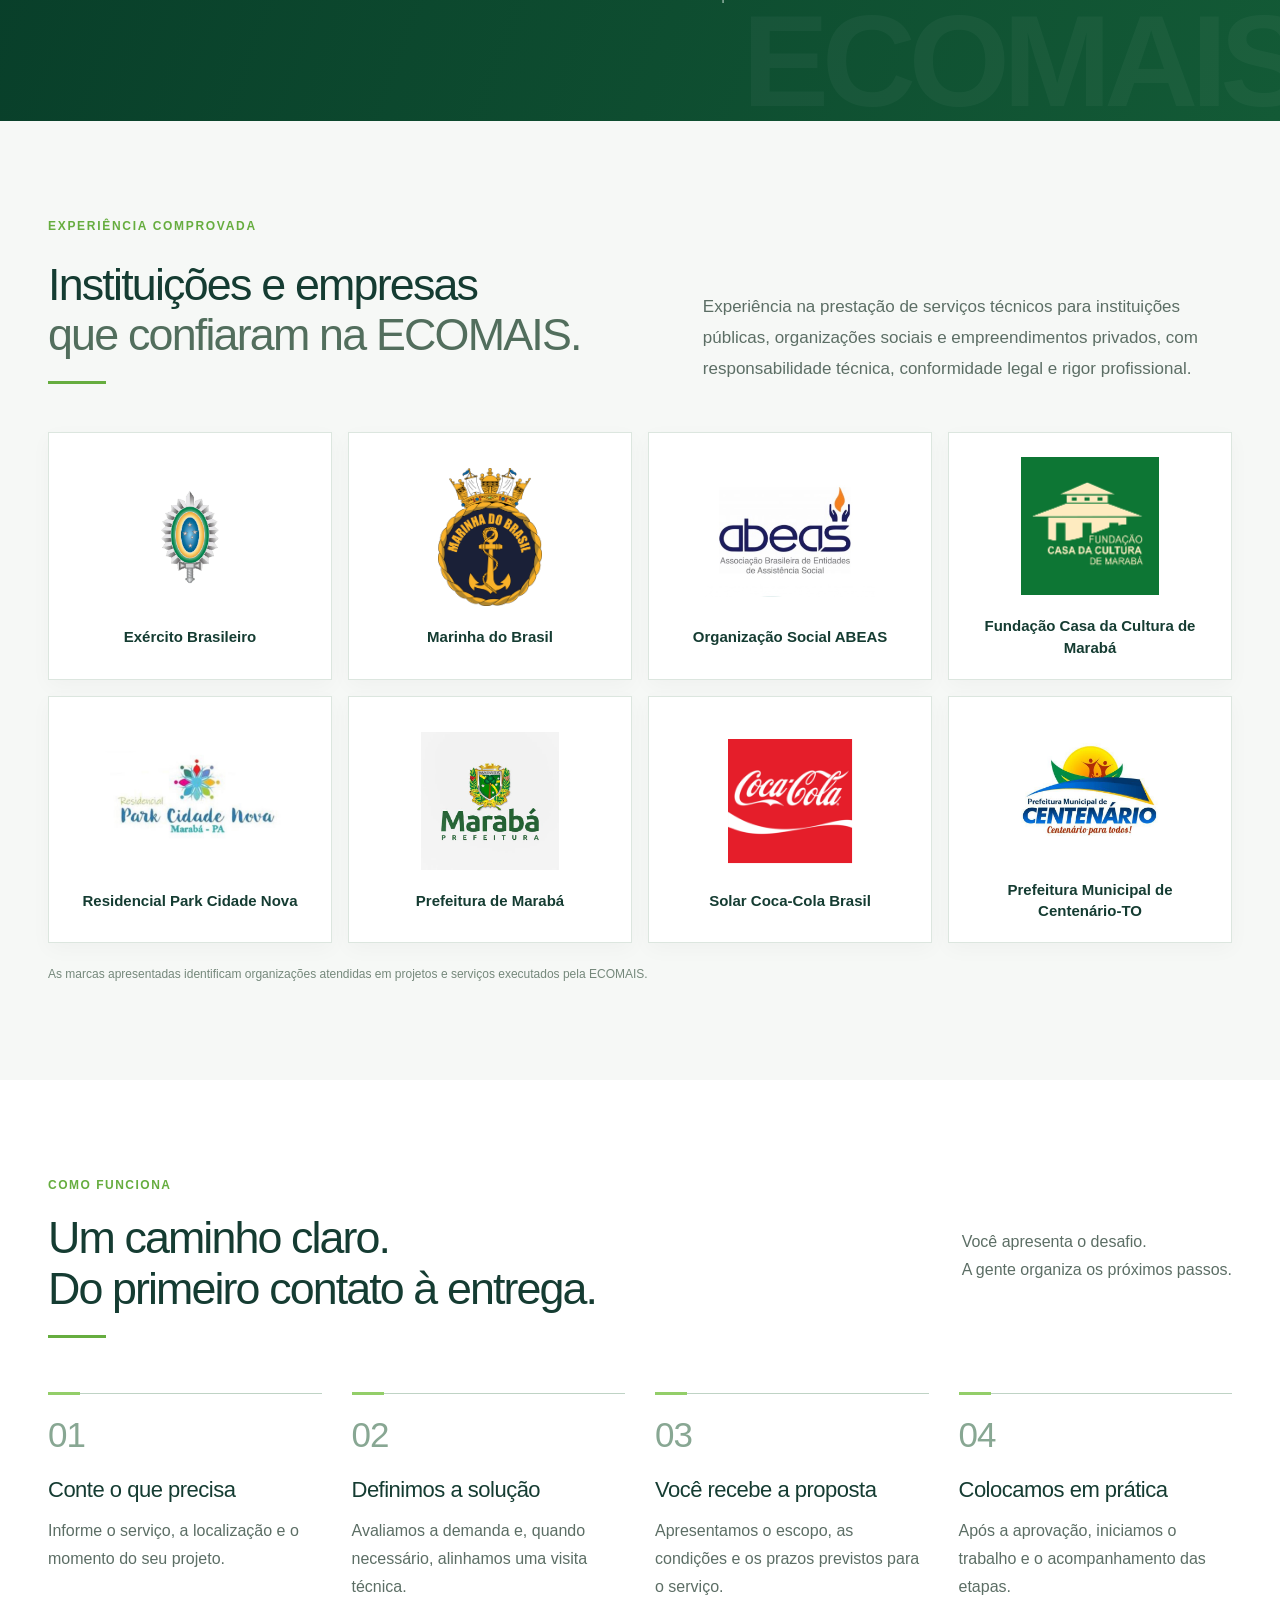
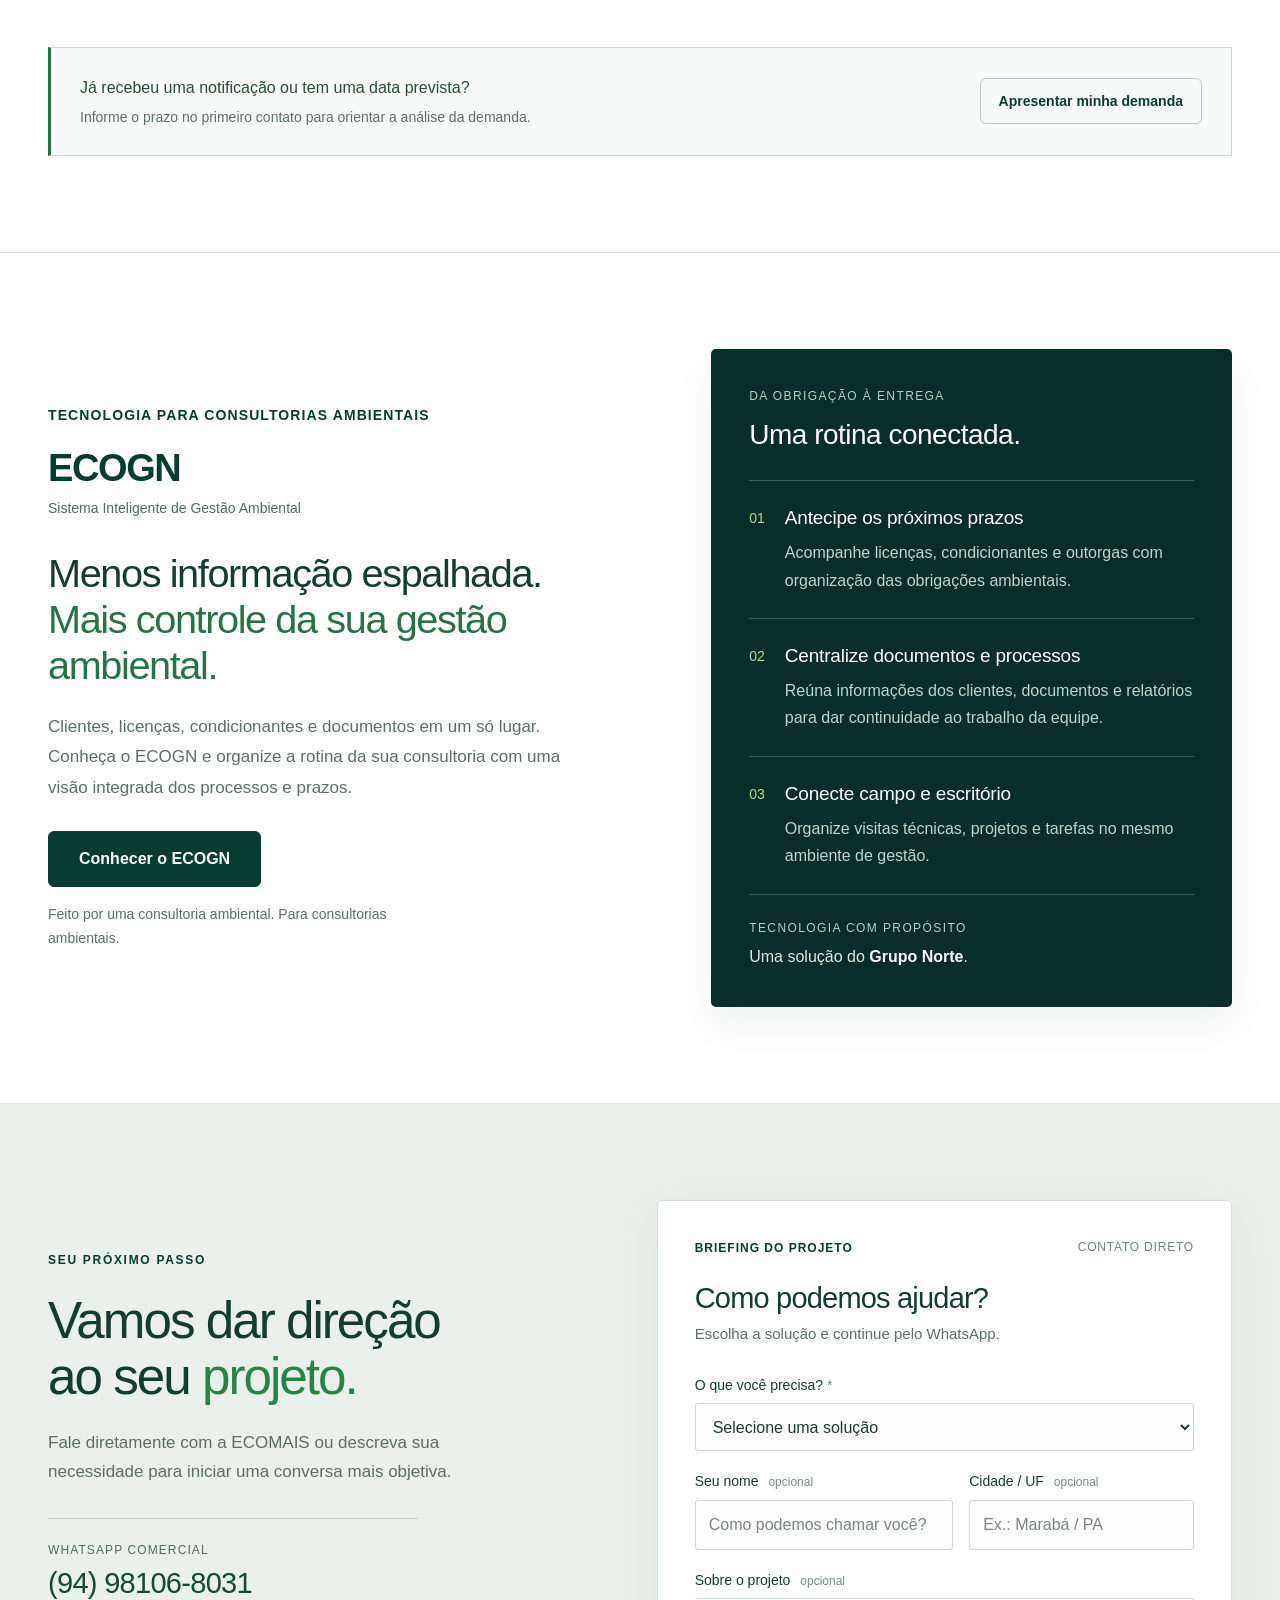
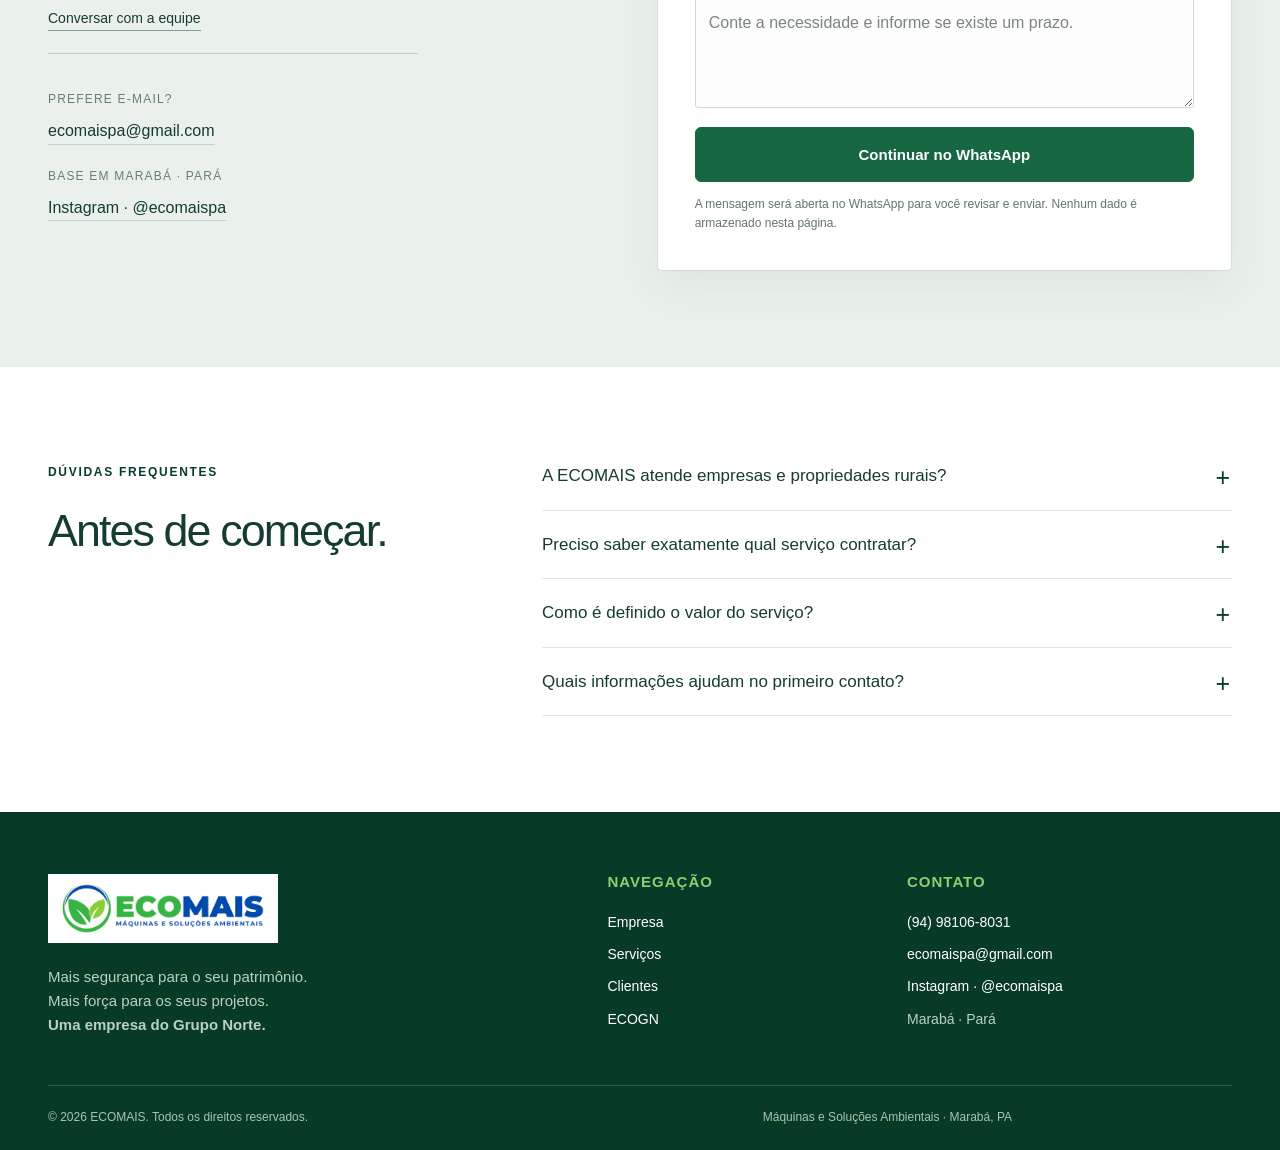
==== commit 3c648942: "Atualiza banner da Larissa com uniforme e ambiente de consultoria ambiental" ====
--- a/index.html
+++ b/index.html
@@ -7,12 +7,12 @@
 <meta property="og:title" content="Consultoria Ambiental em Marabá | ECOMAIS"><meta property="og:description" content="Licenciamento ambiental, regularização rural, recursos hídricos, segurança do trabalho e serviços com máquinas em Marabá e região."><meta property="og:type" content="website"><meta property="og:locale" content="pt_BR"><meta property="og:url" content="https://ecomaispa.com/">
 <script type="application/ld+json">{"@context":"https://schema.org","@graph":[{"@type":["ProfessionalService","Organization"],"@id":"https://ecomaispa.com/#empresa","name":"ECOMAIS Máquinas e Soluções Ambientais","alternateName":"ECOMAIS","url":"https://ecomaispa.com/","logo":"https://ecomaispa.com/assets/logo-original.jpeg","telephone":"+55 94 98106-8031","email":"ecomaispa@gmail.com","address":{"@type":"PostalAddress","addressLocality":"Marabá","addressRegion":"PA","addressCountry":"BR"},"areaServed":[{"@type":"City","name":"Marabá"},{"@type":"State","name":"Pará"}],"sameAs":["https://www.instagram.com/ecomaispa/"],"knowsAbout":["Consultoria ambiental","Licenciamento ambiental","Regularização de propriedades rurais","Recursos hídricos e regularização de poços","Saúde e segurança do trabalho","Serviços com máquinas"],"hasOfferCatalog":{"@type":"OfferCatalog","name":"Serviços da ECOMAIS","itemListElement":[{"@type":"Offer","itemOffered":{"@type":"Service","name":"Gestão e licenciamento ambiental"}},{"@type":"Offer","itemOffered":{"@type":"Service","name":"Regularização de propriedades rurais"}},{"@type":"Offer","itemOffered":{"@type":"Service","name":"Recursos hídricos e regularização de poços"}},{"@type":"Offer","itemOffered":{"@type":"Service","name":"Saúde e segurança do trabalho"}},{"@type":"Offer","itemOffered":{"@type":"Service","name":"Máquinas e serviços em campo"}}]}},{"@type":"WebSite","@id":"https://ecomaispa.com/#website","url":"https://ecomaispa.com/","name":"ECOMAIS","inLanguage":"pt-BR","publisher":{"@id":"https://ecomaispa.com/#empresa"}},{"@type":"FAQPage","mainEntity":[{"@type":"Question","name":"A ECOMAIS atende empresas e propriedades rurais?","acceptedAnswer":{"@type":"Answer","text":"Sim. A ECOMAIS atua com soluções para empreendimentos e propriedades rurais, conforme a necessidade de cada projeto."}},{"@type":"Question","name":"Preciso saber exatamente qual serviço contratar?","acceptedAnswer":{"@type":"Answer","text":"Não. A equipe avalia as informações apresentadas e indica os próximos passos para definir o escopo adequado."}},{"@type":"Question","name":"Como é definido o valor do serviço?","acceptedAnswer":{"@type":"Answer","text":"O orçamento considera o escopo, a localização, as condições do local, os documentos disponíveis e a necessidade de visita técnica ou mobilização de máquinas."}},{"@type":"Question","name":"Quais informações ajudam no primeiro contato?","acceptedAnswer":{"@type":"Answer","text":"Informe a cidade, o tipo de empreendimento ou propriedade e o objetivo do serviço. Notificações, prazos e demandas específicas também devem ser mencionados."}}]}]}</script>
 <link rel="icon" type="image/svg+xml" href="data:image/svg+xml,%3Csvg%20xmlns='http://www.w3.org/2000/svg'%20viewBox='0%200%2032%2032'%3E%3Crect%20width='32'%20height='32'%20rx='8'%20fill='%23073c31'/%3E%3Ctext%20x='16'%20y='24'%20text-anchor='middle'%20font-family='Arial'%20font-weight='700'%20font-size='24'%20fill='white'%3EE%3C/text%3E%3C/svg%3E">
-<link rel="preload" as="image" href="/assets/hero-ecomais-profissional.webp" type="image/webp" media="(min-width:681px)"><link rel="stylesheet" href="/style.css"><script src="/app.js" defer></script></head><body>
+<link rel="preload" as="image" href="/assets/hero-larissa-consultoria-ambiental.webp" type="image/webp" media="(min-width:681px)"><link rel="stylesheet" href="/style.css?v=larissa-ambiental-20261007"><script src="/app.js" defer></script></head><body>
 <a href="#conteudo" class="skip-link">Pular para o conteúdo</a>
 <div class="contact-bar"><div class="container contact-bar-inner"><div><a href="tel:+5594981068031">(94) 98106-8031</a><span>Marabá · Pará</span></div><div><a href="mailto:ecomaispa@gmail.com">ecomaispa@gmail.com</a><a href="https://www.instagram.com/ecomaispa/" target="_blank" rel="noopener noreferrer">@ecomaispa</a></div></div></div>
 <header class="header"><div class="container header-inner"><a href="#inicio" class="brand" aria-label="ECOMAIS — início"><svg viewbox="130 640 1040 260" role="img" aria-label="ECOMAIS Máquinas e Soluções Ambientais"><image href="/assets/logo-original.jpeg" width="1229" height="1536"></image></svg></a><nav class="desktop-nav" aria-label="Navegação principal"><a href="#inicio">Início</a><a href="#ecomais">Empresa</a><a href="#solucoes">Serviços</a><a href="#clientes">Clientes</a><a href="#ecogn">ECOGN</a><a href="#orcamento">Contato</a></nav><a class="button small header-cta" href="https://wa.me/5594981068031?text=Ol%C3%A1%2C%20ECOMAIS%21%20Gostaria%20de%20conversar%20sobre%20um%20projeto." target="_blank" rel="noopener noreferrer">Fale com um especialista</a><button class="menu-toggle" aria-expanded="false" aria-controls="mobile-nav" aria-label="Abrir menu"><span></span><span></span></button></div><nav id="mobile-nav" class="mobile-nav" aria-label="Navegação pelo celular" hidden><a href="#inicio">Início</a><a href="#ecomais">Empresa</a><a href="#solucoes">Serviços</a><a href="#clientes">Clientes</a><a href="#ecogn">ECOGN</a><a href="#orcamento">Contato</a></nav></header>
 <main id="conteudo">
-<div class="hero-shell"><section class="hero container" id="inicio"><div class="hero-content"><p class="eyebrow"><span class="line"></span> CONSULTORIA AMBIENTAL EM MARABÁ · SOLUÇÕES INTEGRADAS</p><h1>Seu projeto.<br><span>Mais seguro.<br>Mais longe.</span></h1><p class="hero-copy">Da regularização ambiental à execução com máquinas. Apoio técnico para reduzir incertezas, organizar exigências e colocar sua operação em movimento.</p><div class="hero-actions"><a class="button primary-chat" href="https://wa.me/5594981068031?text=Ol%C3%A1%2C%20ECOMAIS%21%20Gostaria%20de%20orienta%C3%A7%C3%A3o%20t%C3%A9cnica%20e%20or%C3%A7amento%20para%20meu%20projeto." target="_blank" rel="noopener noreferrer">Conversar sobre meu projeto</a><a class="text-link" href="#solucoes">Explorar soluções</a></div><div class="hero-assurance"><span>Escopo definido</span><span>Orientação técnica</span><span>Acompanhamento</span></div><div class="hero-location">BASE EM MARABÁ, PA <i></i> EMPRESAS E PROPRIEDADES RURAIS</div></div><div class="hero-visual"><div class="visual-top"><span>COMPETÊNCIA TÉCNICA + VISÃO ESTRATÉGICA</span><span class="visual-cross" aria-hidden="true">+</span></div><div class="hero-photo"><svg viewbox="0 0 1792 1024" preserveaspectratio="xMidYMid slice" role="img" aria-label="Profissional da ECOMAIS em composição institucional"><image href="/assets/hero-ecomais-profissional.webp" width="1792" height="1024"></image></svg><div class="photo-shade"></div><div class="photo-caption"><span>ECOMAIS</span><strong>Estratégia que<br>vira resultado.</strong></div></div><div class="visual-bottom"><div class="equipment-label"><span>ATUAÇÃO</span><strong>Soluções ambientais</strong></div><div class="equipment-label"><span>PROPÓSITO</span><strong>Segurança para seu projeto</strong></div></div></div></section>
+<div class="hero-shell"><section class="hero container" id="inicio"><div class="hero-content"><p class="eyebrow"><span class="line"></span> CONSULTORIA AMBIENTAL EM MARABÁ · SOLUÇÕES INTEGRADAS</p><h1>Seu projeto.<br><span>Mais seguro.<br>Mais longe.</span></h1><p class="hero-copy">Da regularização ambiental à execução com máquinas. Apoio técnico para reduzir incertezas, organizar exigências e colocar sua operação em movimento.</p><div class="hero-actions"><a class="button primary-chat" href="https://wa.me/5594981068031?text=Ol%C3%A1%2C%20ECOMAIS%21%20Gostaria%20de%20orienta%C3%A7%C3%A3o%20t%C3%A9cnica%20e%20or%C3%A7amento%20para%20meu%20projeto." target="_blank" rel="noopener noreferrer">Conversar sobre meu projeto</a><a class="text-link" href="#solucoes">Explorar soluções</a></div><div class="hero-assurance"><span>Escopo definido</span><span>Orientação técnica</span><span>Acompanhamento</span></div><div class="hero-location">BASE EM MARABÁ, PA <i></i> EMPRESAS E PROPRIEDADES RURAIS</div></div><div class="hero-visual"><div class="visual-top"><span>COMPETÊNCIA TÉCNICA + VISÃO ESTRATÉGICA</span><span class="visual-cross" aria-hidden="true">+</span></div><div class="hero-photo"><svg viewbox="0 0 1792 1024" preserveaspectratio="xMidYMid slice" role="img" aria-label="Profissional da ECOMAIS em composição institucional"><image href="/assets/hero-larissa-consultoria-ambiental.webp" width="1792" height="1024"></image></svg><div class="photo-shade"></div><div class="photo-caption"><span>ECOMAIS</span><strong>Estratégia que<br>vira resultado.</strong></div></div><div class="visual-bottom"><div class="equipment-label"><span>ATUAÇÃO</span><strong>Soluções ambientais</strong></div><div class="equipment-label"><span>PROPÓSITO</span><strong>Segurança para seu projeto</strong></div></div></div></section>
 </div><div class="expertise-strip"><div class="container strip-inner"><span><b>01</b> Gestão ambiental</span><span><b>02</b> Regularização rural</span><span><b>03</b> Segurança do trabalho</span><span><b>04</b> Máquinas e operação</span></div></div>
 <section class="section container" id="solucoes"><div class="section-heading"><div><p class="eyebrow">EXPERTISE APLICADA AO SEU NEGÓCIO</p><h2>Cada desafio pede<br><span class="muted-title">uma solução precisa.</span></h2></div><p>Entenda as frentes de atuação e o que pode compor o escopo técnico do seu projeto.</p></div><div class="services-grid">
 <article class="service-card" id="servico-1"><div class="service-top"><span>01</span><svg viewbox="0 0 32 32" aria-hidden="true"><path d="M25 5C10 3 4 11 9 20s20 5 16-15Z"></path><path d="m6 27 15-16M12 21v-8m0 8h8"></path></svg></div><p class="service-kicker">Regularize. Organize. Acompanhe.</p><h3>Gestão e licenciamento<br>ambiental</h3><p>Sua atividade precisa de licença, renovação ou acompanhamento de condicionantes? Organize as exigências antes que se tornem um entrave para a operação.</p><div class="tags"><span>Licenciamento</span><span>PGRS / MTR</span><span>Condicionantes</span></div><details class="technical-scope"><summary>Ver escopo técnico</summary><div class="scope-body"><span class="scope-label">O QUE PODE COMPOR O SERVIÇO</span><ul><li>Levantamento de documentos e necessidades do empreendimento.</li><li>Elaboração de estudos, planos e relatórios conforme o escopo.</li><li>Apoio ao protocolo e acompanhamento de exigências do processo.</li></ul><p><strong>Para começar:</strong> Tipo de atividade, município e licenças ou notificações existentes.</p></div></details><a class="service-link" href="https://wa.me/5594981068031?text=Ol%C3%A1%2C%20ECOMAIS%21%20Tenho%20interesse%20em%20gest%C3%A3o%20e%20licenciamento%20ambiental.%20Gostaria%20de%20entender%20o%20escopo%20e%20solicitar%20um%20or%C3%A7amento." target="_blank" rel="noopener noreferrer">Quero avaliar minha regularização</a></article>
--- a/style.css
+++ b/style.css
@@ -34,7 +34,7 @@
 .desktop-nav a:after{content:'';position:absolute;left:0;right:100%;bottom:25px;height:2px;background:var(--institutional-bright);transition:right .2s}
 .desktop-nav a:hover:after{right:0}
 .header-cta{border-radius:2px;text-transform:uppercase;letter-spacing:.45px;background:var(--institutional);border-color:var(--institutional)}
-.hero-shell{position:relative;background:linear-gradient(90deg,rgba(3,35,24,.94) 0%,rgba(4,43,29,.82) 42%,rgba(7,47,31,.12) 72%,rgba(5,39,45,.05) 100%),url('/assets/hero-ecomais-profissional.webp') center center/cover no-repeat;color:#fff}
+.hero-shell{position:relative;background:linear-gradient(90deg,rgba(3,35,24,.94) 0%,rgba(4,43,29,.82) 42%,rgba(7,47,31,.12) 72%,rgba(5,39,45,.05) 100%),url('/assets/hero-larissa-consultoria-ambiental.webp') center top/cover no-repeat;color:#fff}
 .hero-shell:after{content:'';position:absolute;inset:auto 0 0;height:110px;background:linear-gradient(0deg,rgba(2,31,21,.35),transparent);pointer-events:none}
 .hero{display:block;min-height:600px;padding-top:118px;padding-bottom:145px;position:relative;z-index:1}
 .hero-content{max-width:720px}
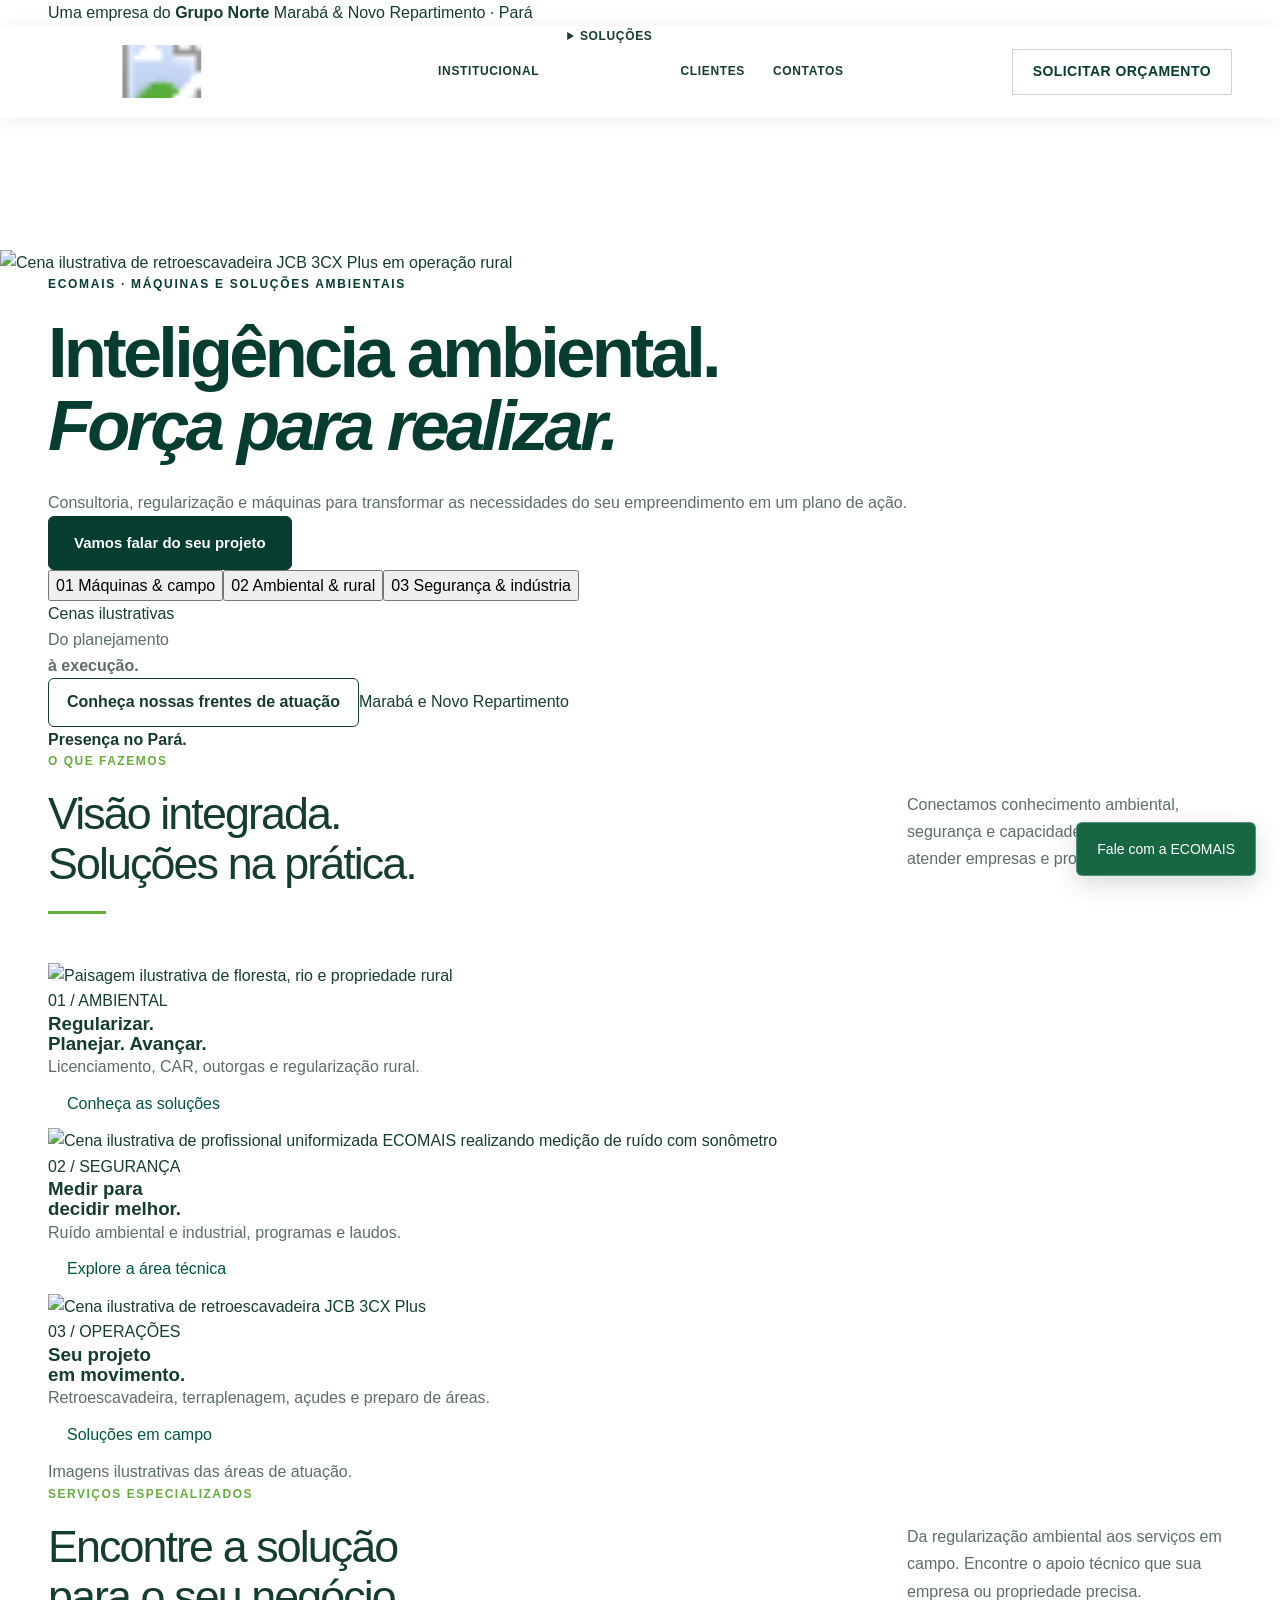
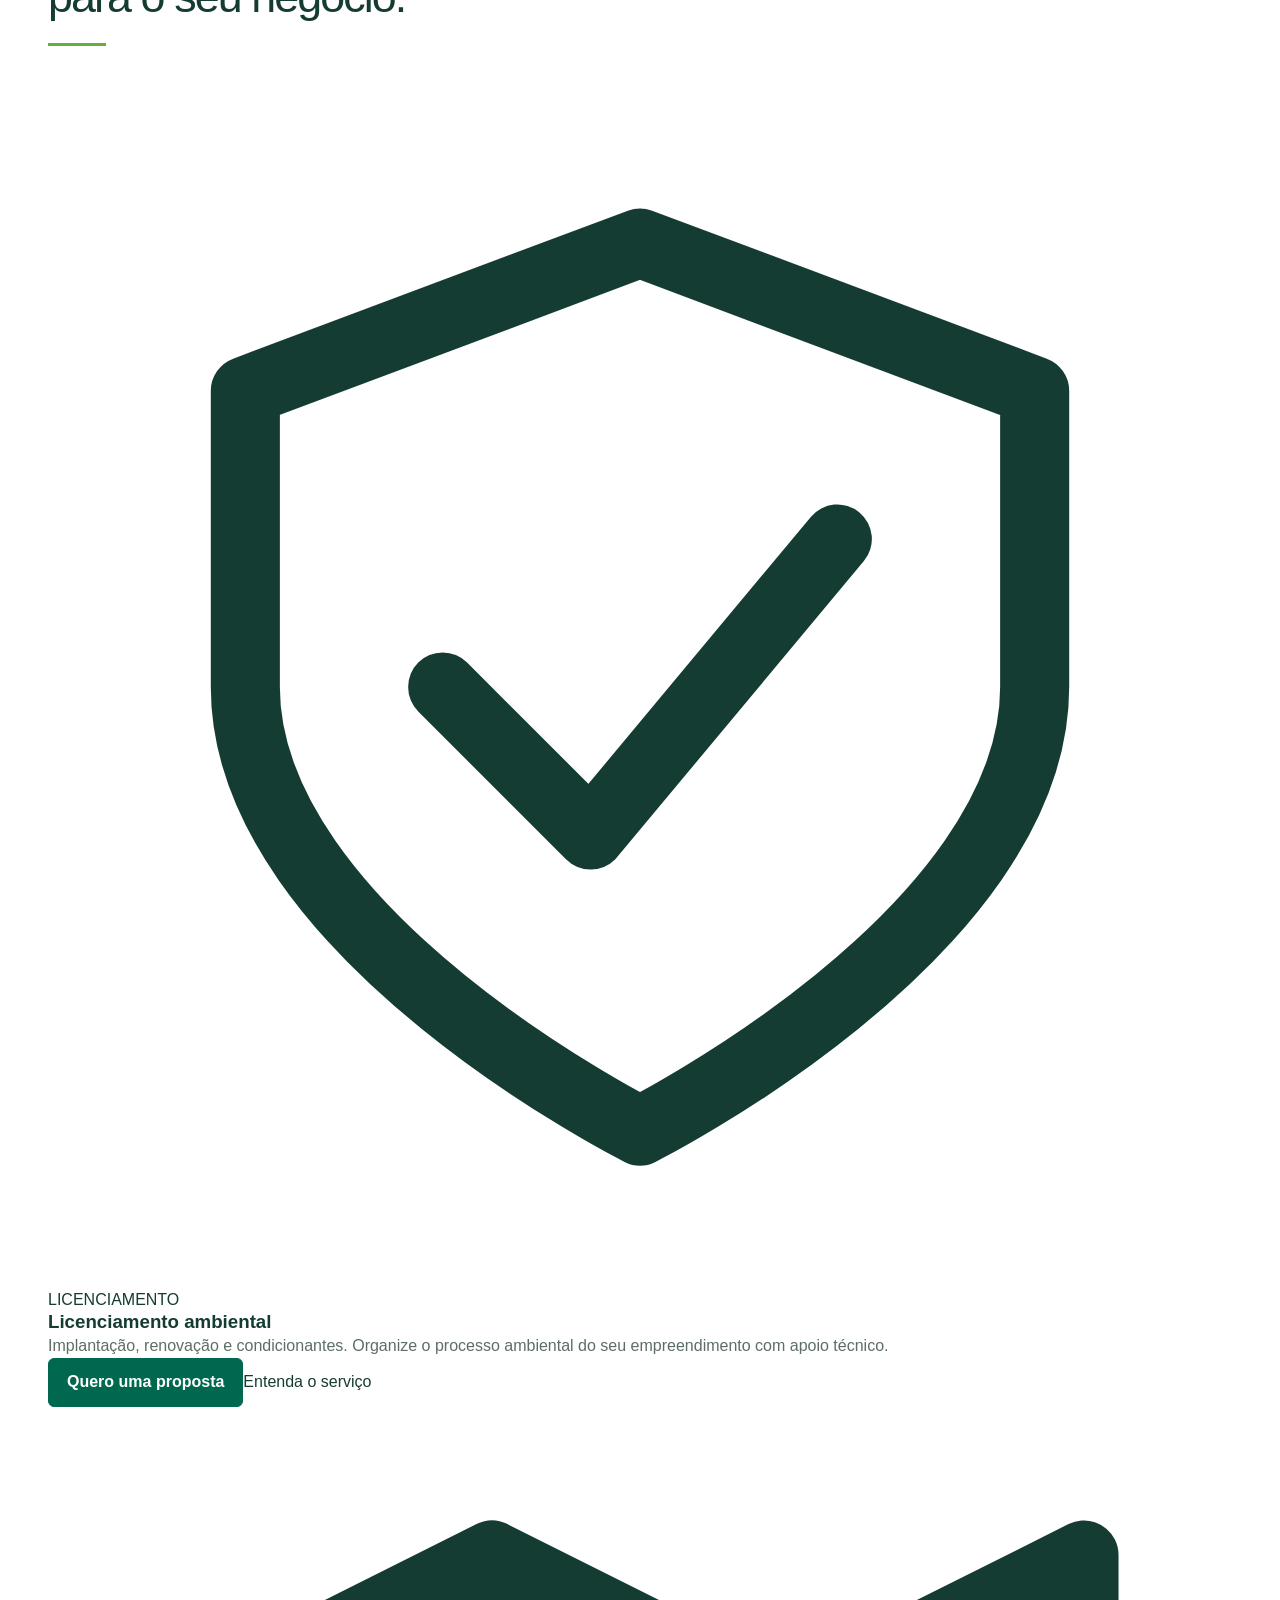
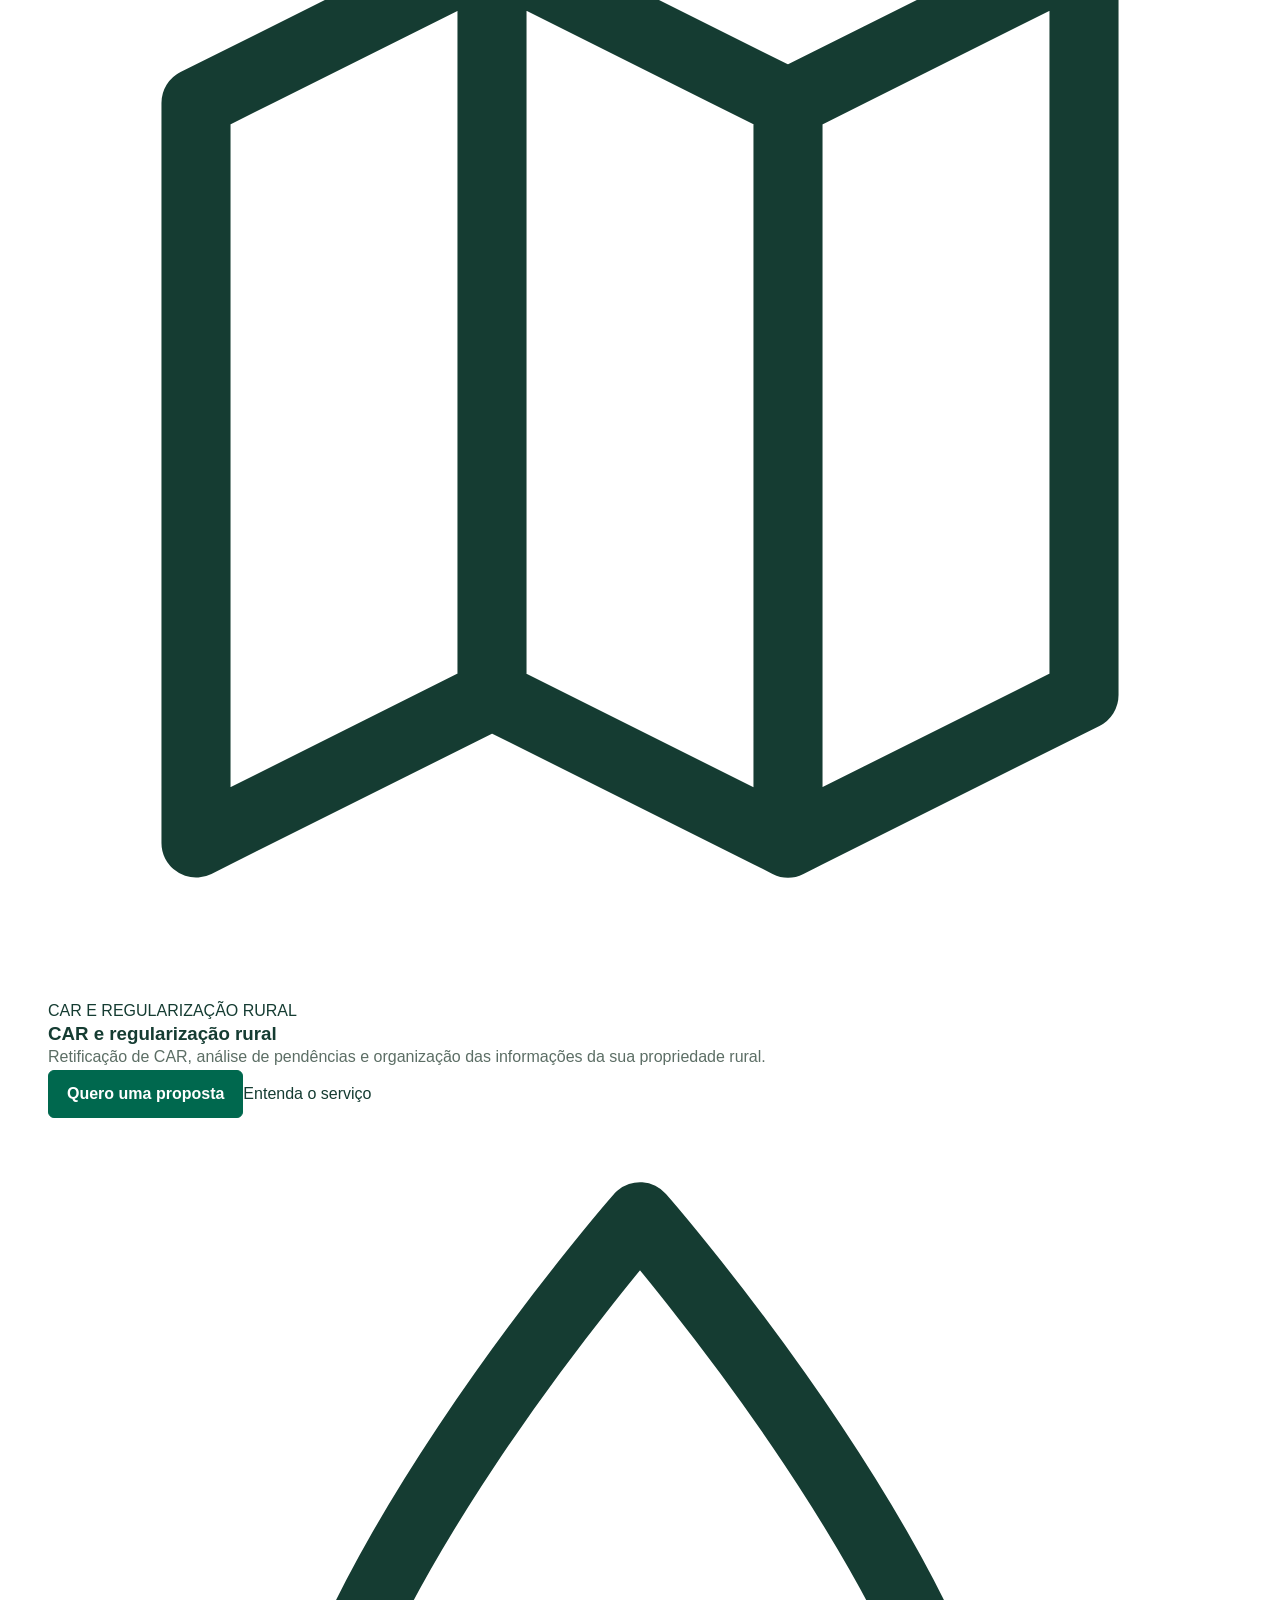
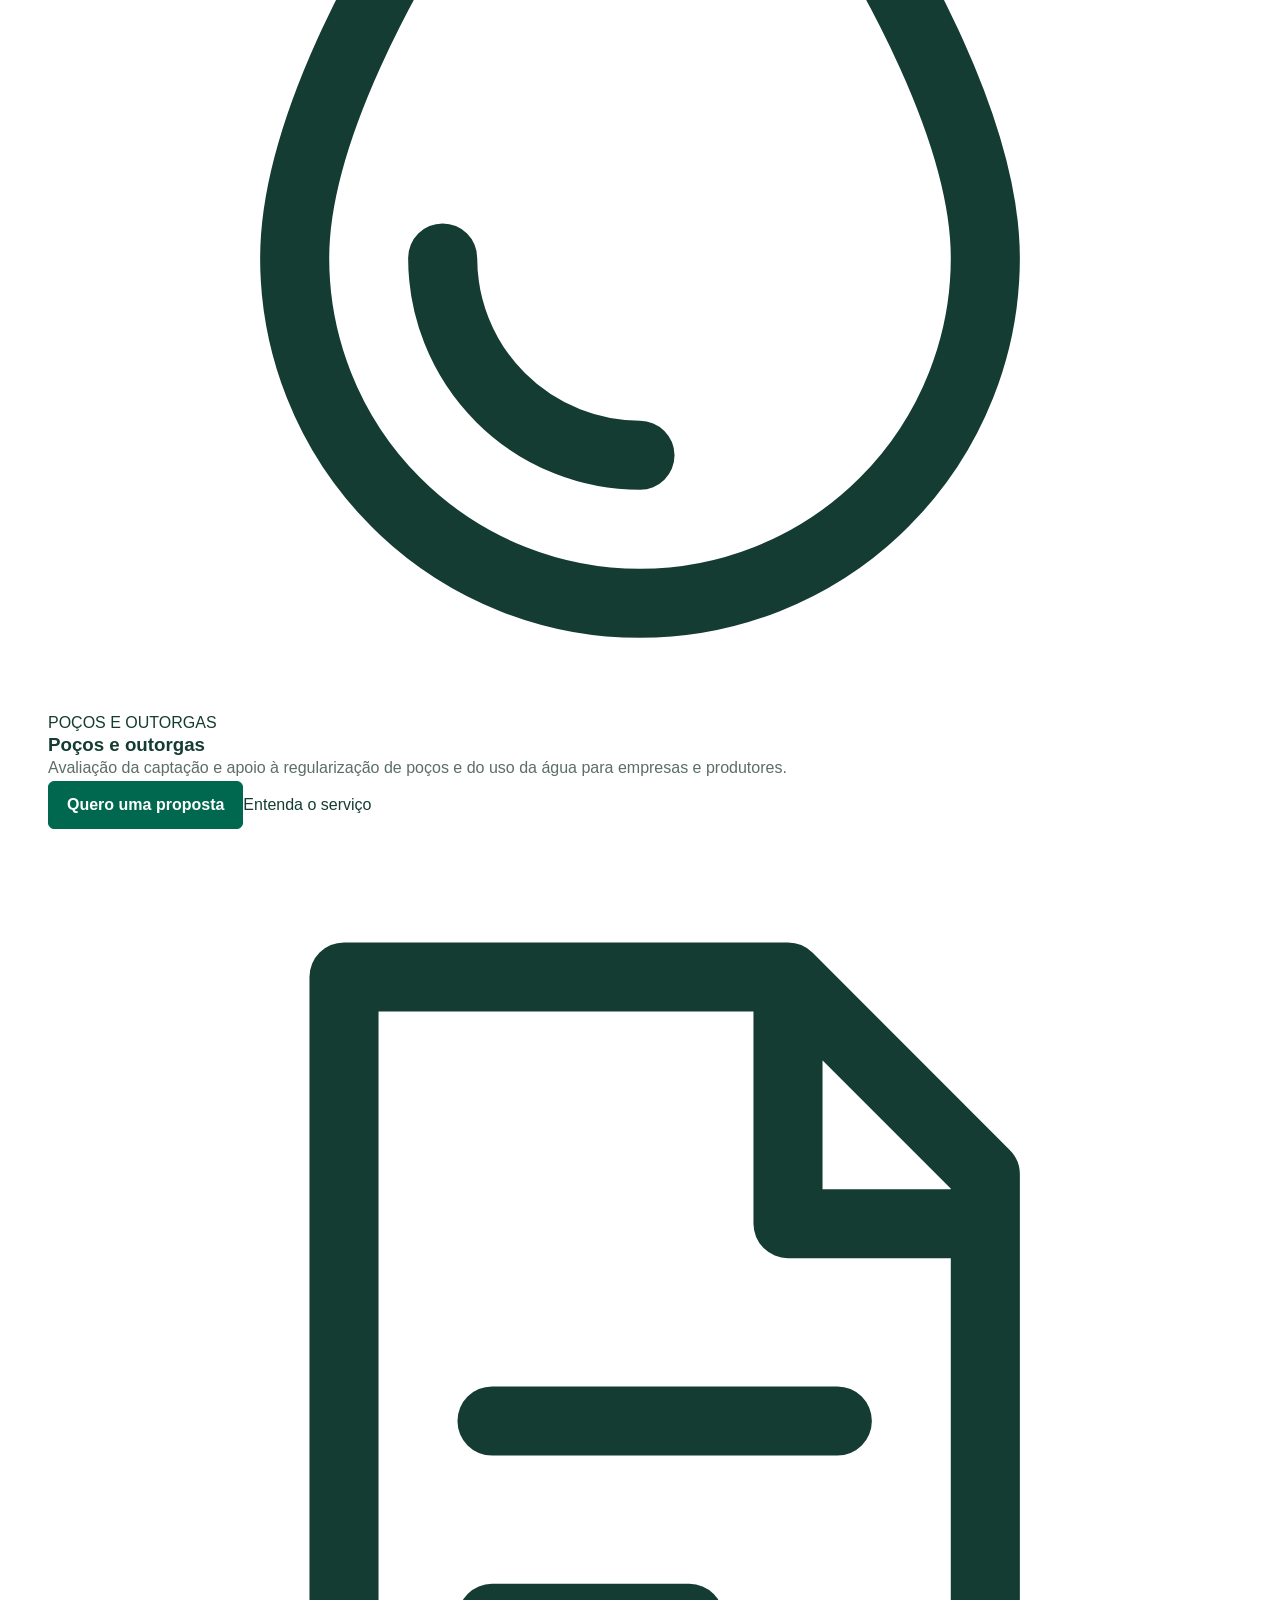
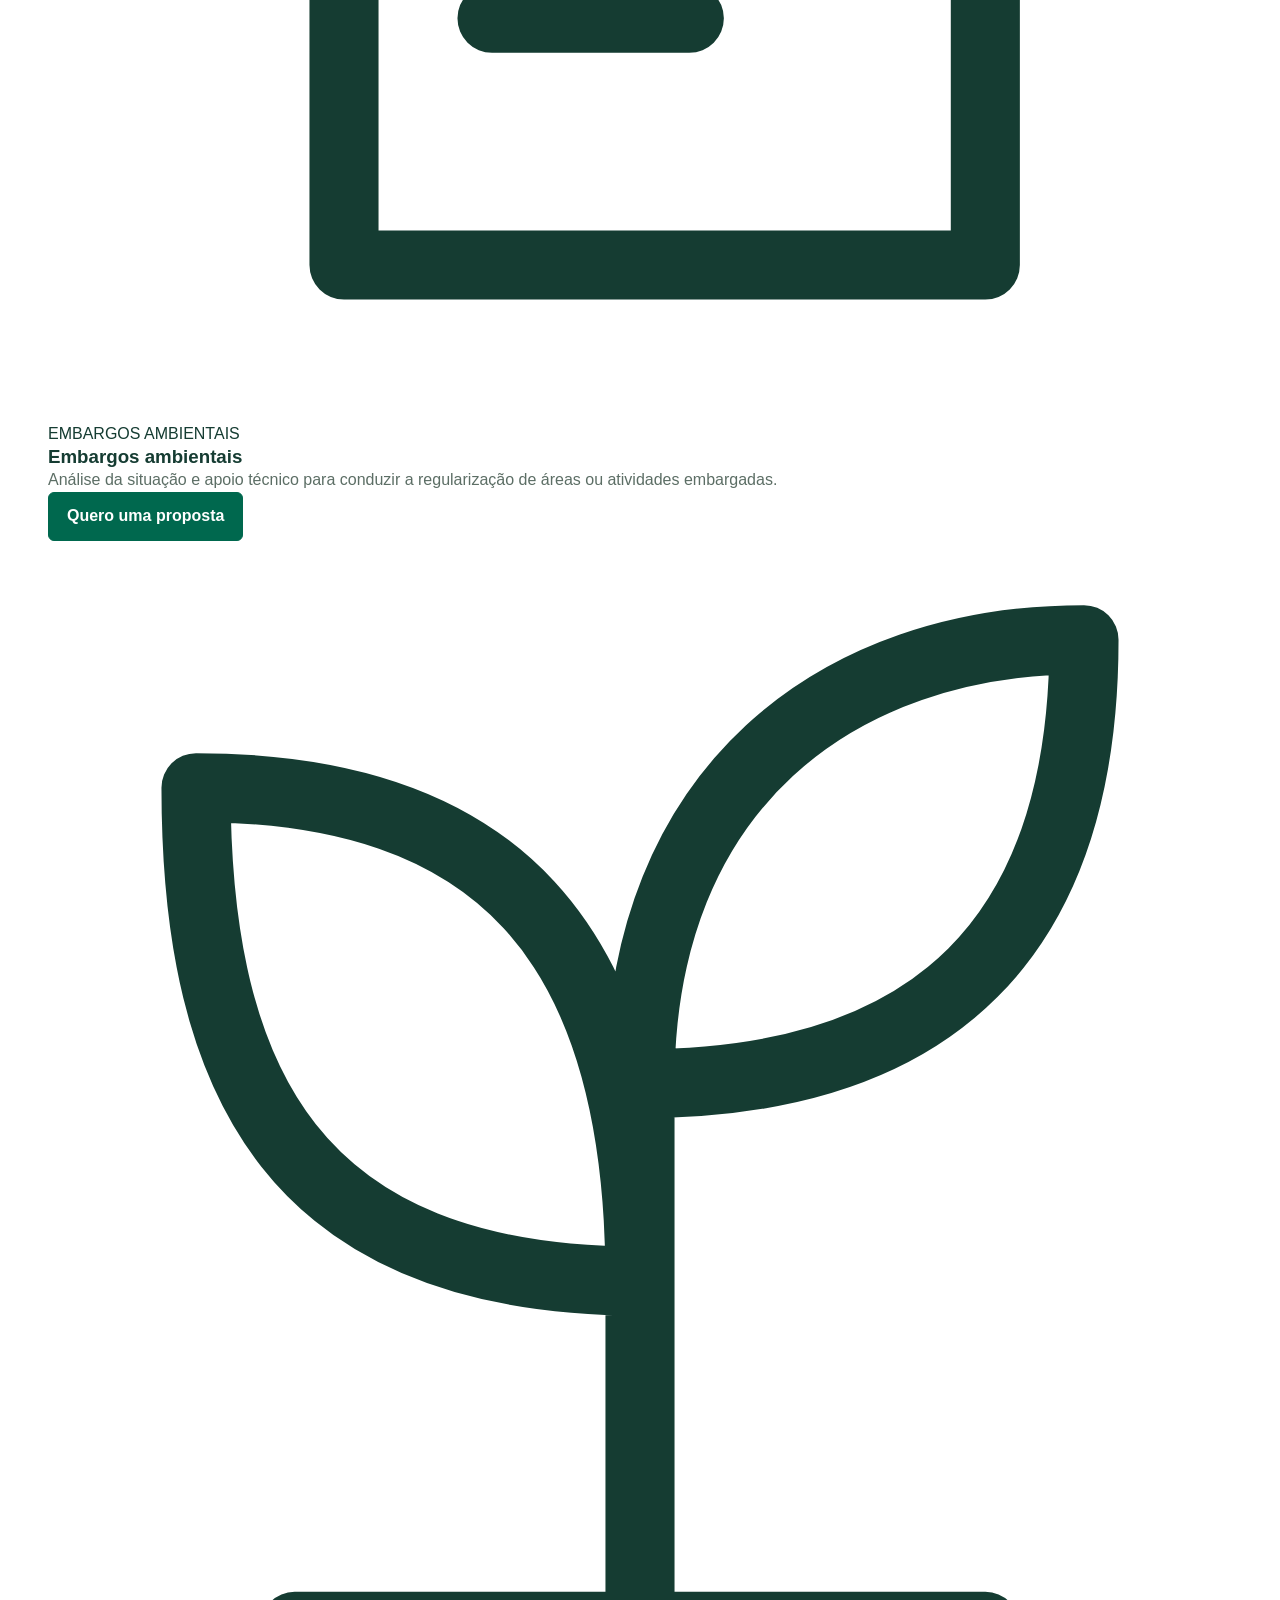
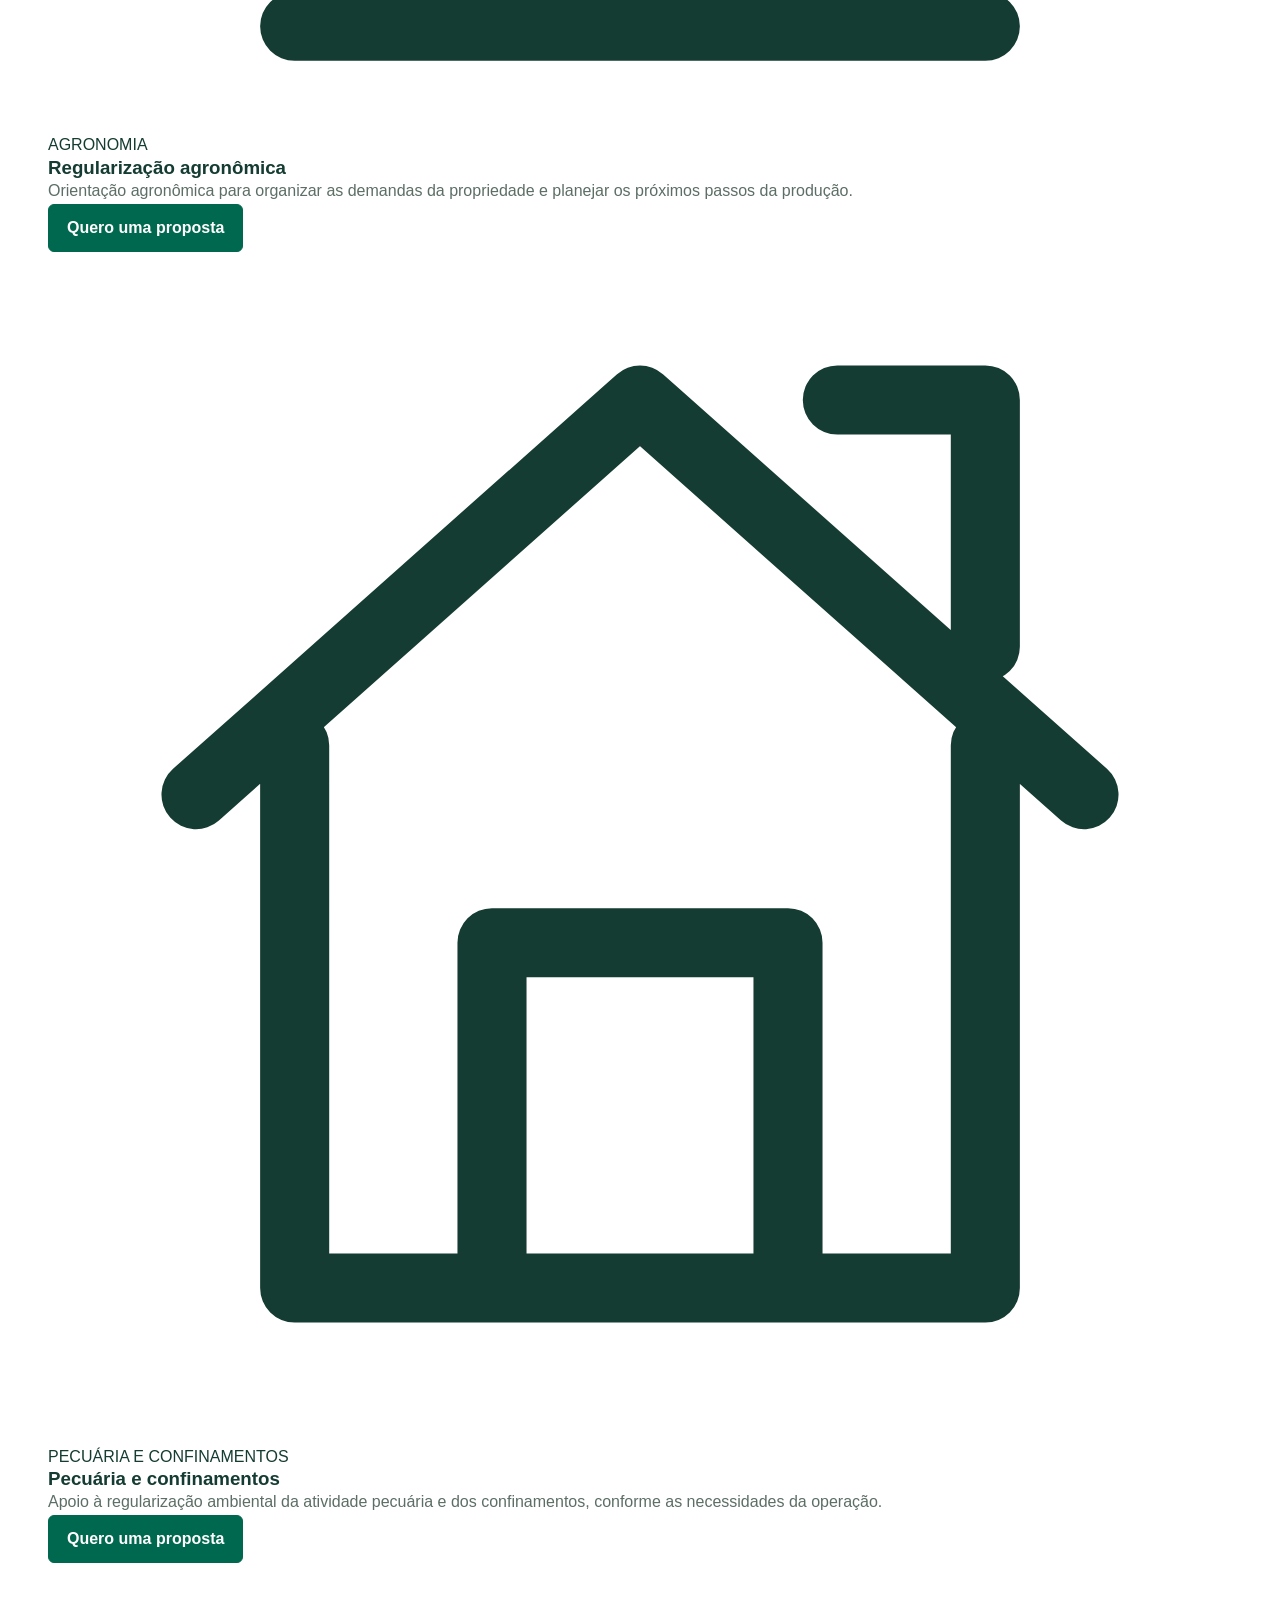
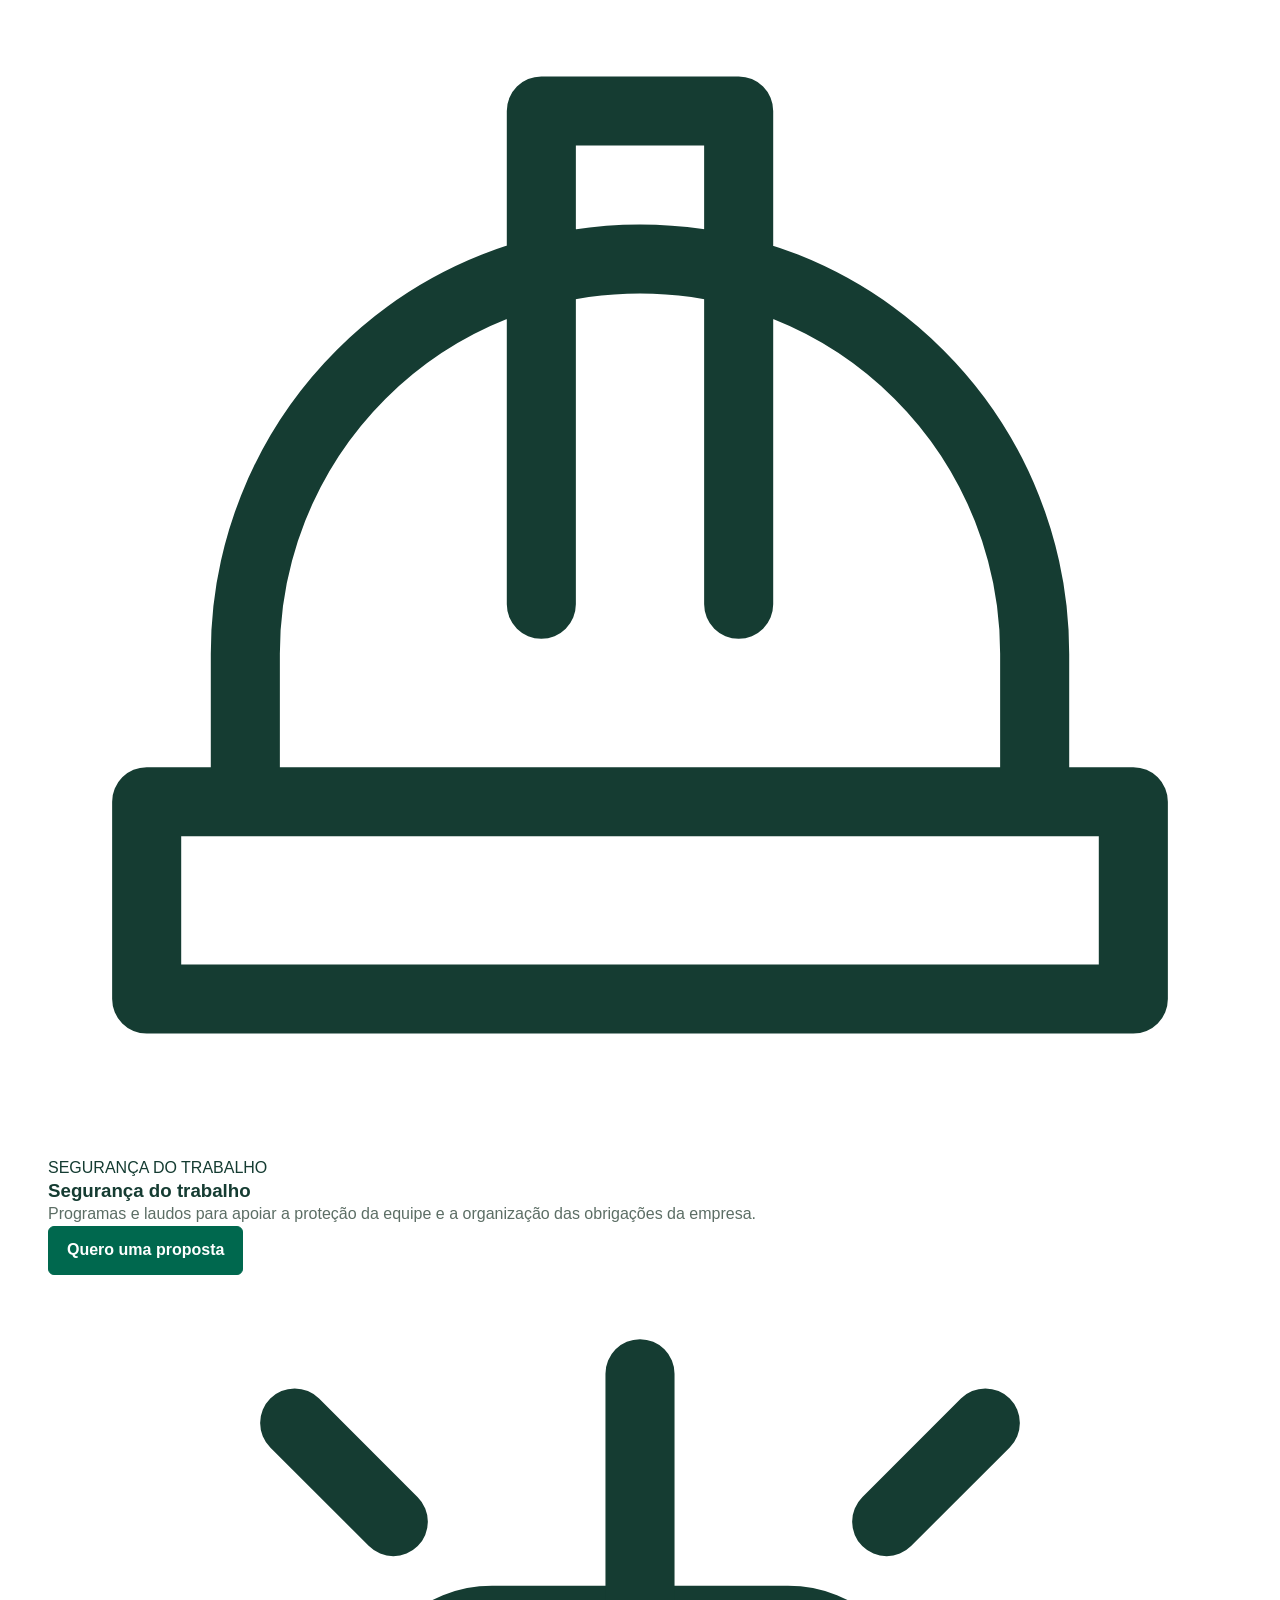
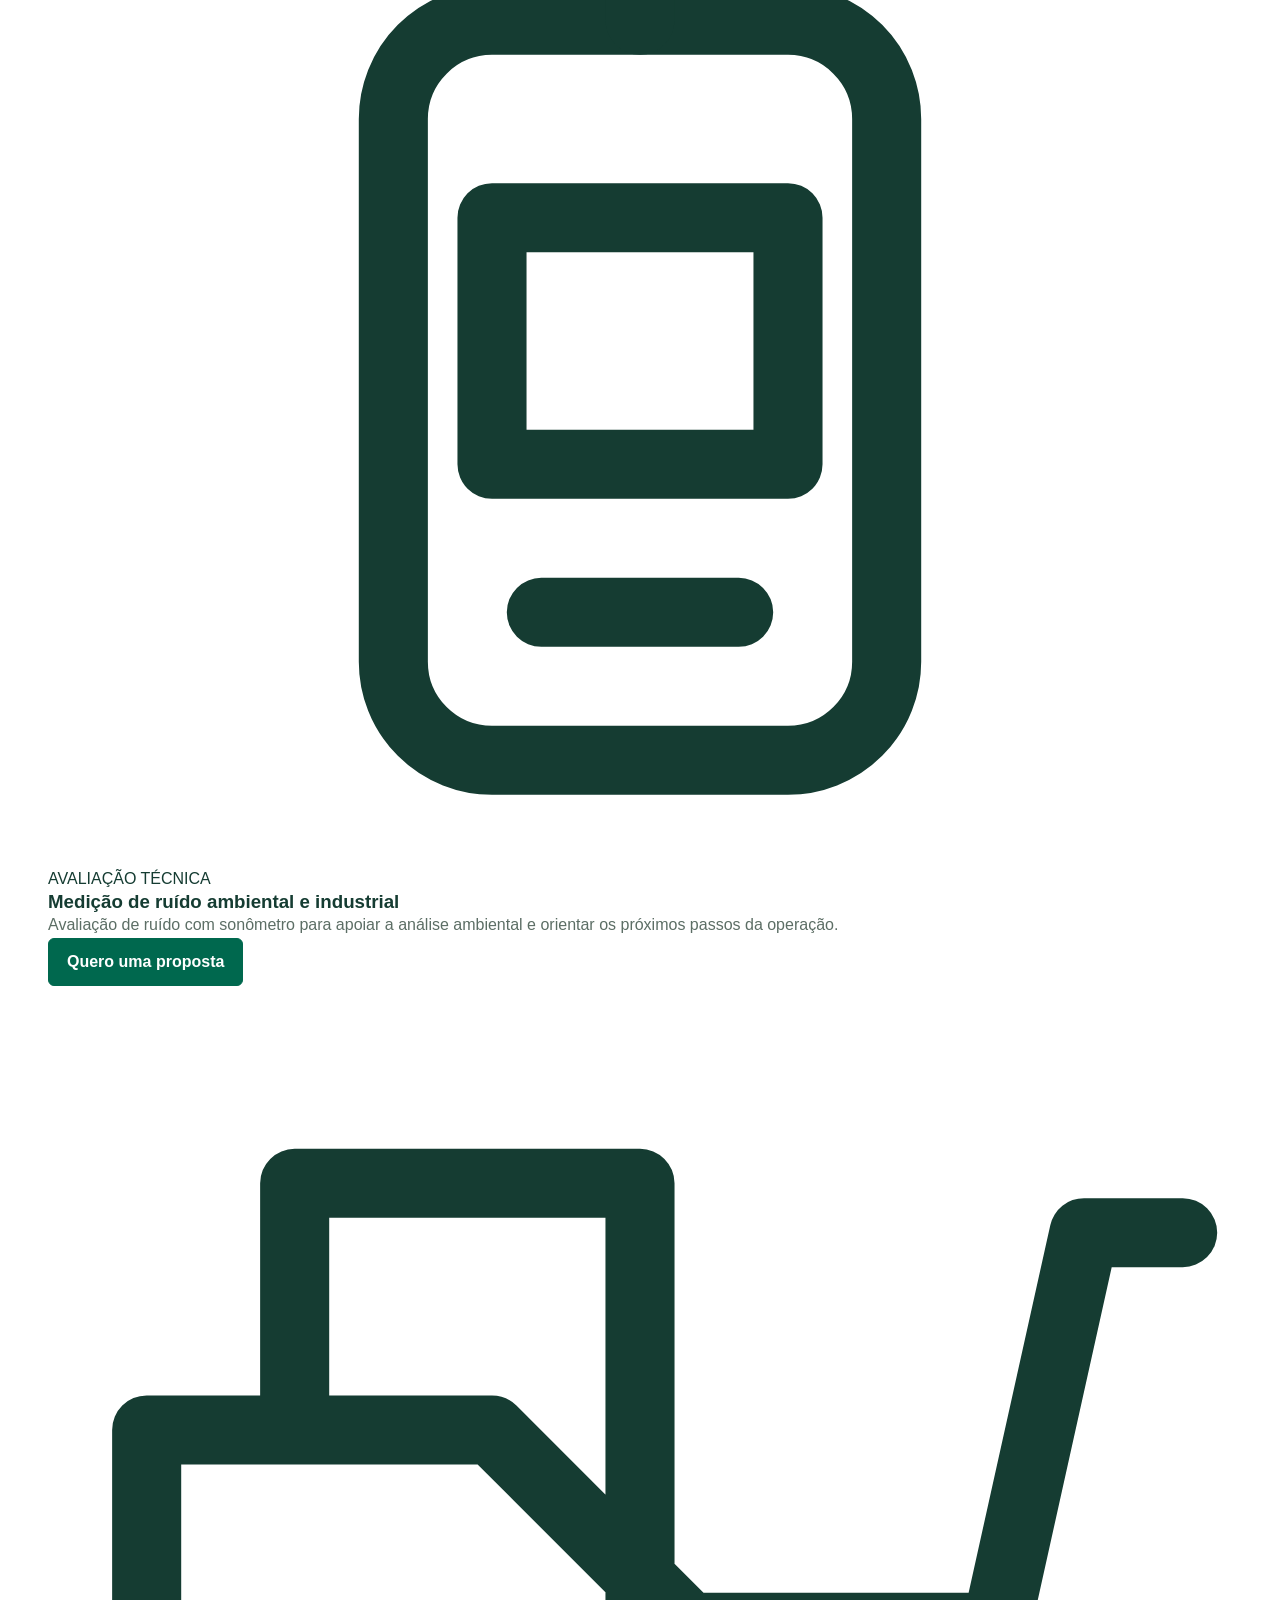
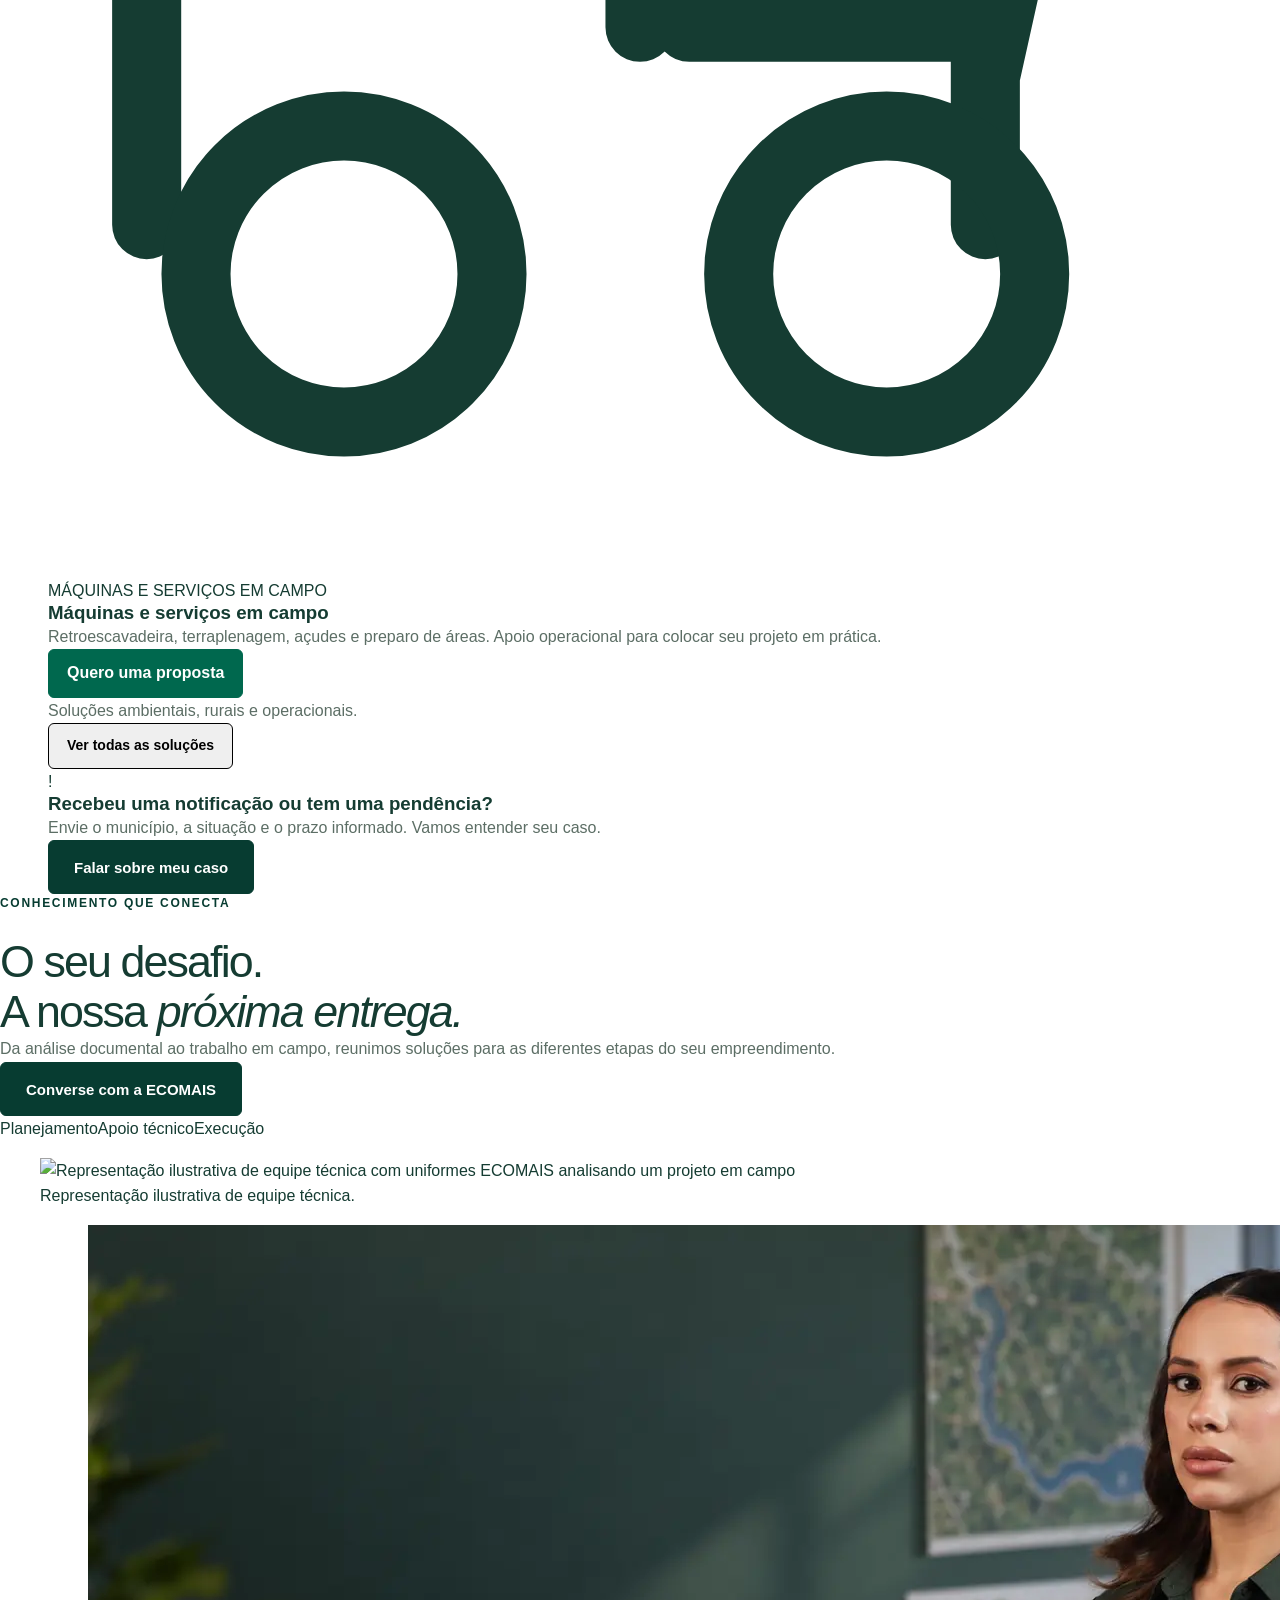
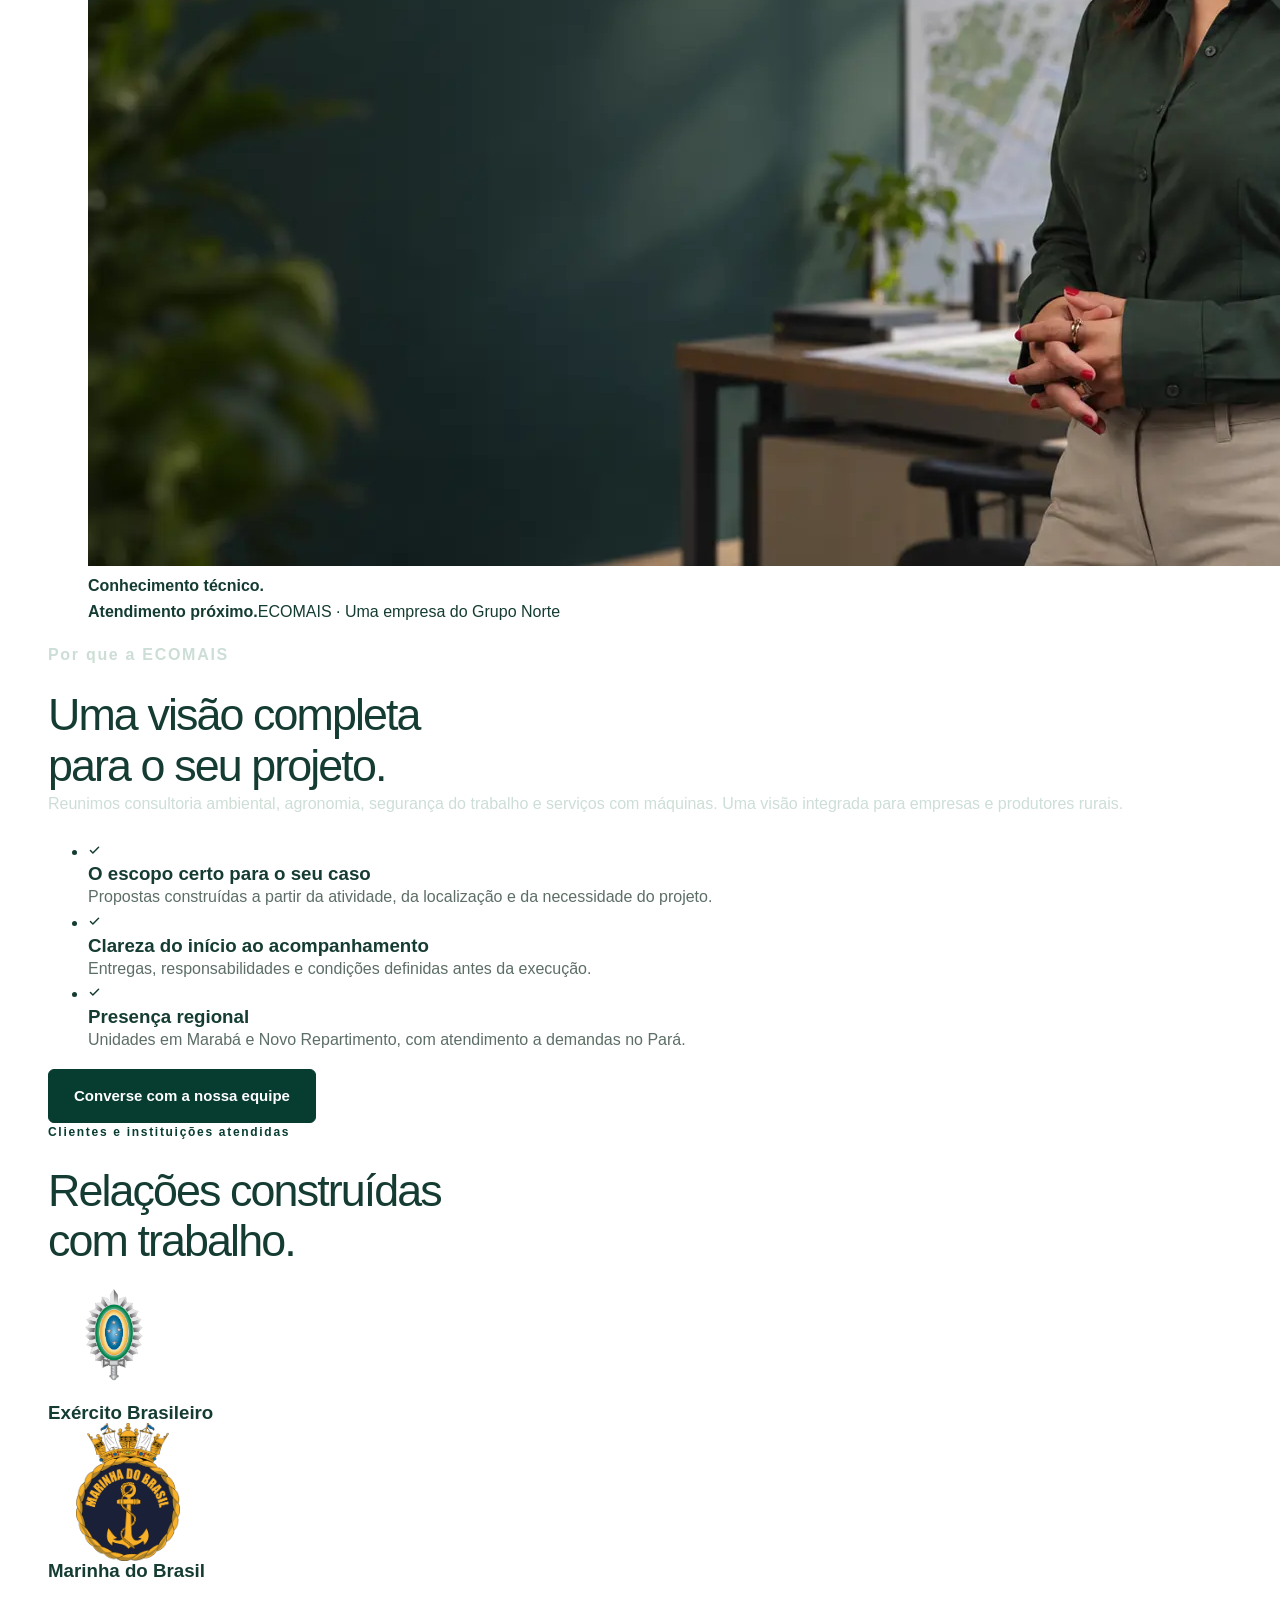
==== commit dd3661fa: "Replace homepage arrow decorations with clear text action buttons" ====
--- a/index.html
+++ b/index.html
@@ -1,36 +1,82 @@
 <!doctype html>
 <html lang="pt-BR"><head>
-<meta charset="UTF-8"><meta name="viewport" content="width=device-width,initial-scale=1"><meta name="theme-color" content="#073c31">
-<title>Consultoria Ambiental em Marabá | ECOMAIS</title>
-<meta name="description" content="Consultoria ambiental em Marabá para licenciamento, regularização rural, recursos hídricos, segurança do trabalho e serviços com máquinas.">
+<meta charset="UTF-8"><meta name="viewport" content="width=device-width,initial-scale=1"><meta name="theme-color" content="#0d3028">
+<title>ECOMAIS | Consultoria Ambiental, Rural e Empresarial</title>
+<meta name="description" content="Consultoria ambiental, regularização rural, segurança do trabalho e máquinas. Unidades em Marabá e Novo Repartimento, com atendimento no Pará.">
 <meta name="robots" content="index,follow,max-image-preview:large,max-snippet:-1,max-video-preview:-1"><link rel="canonical" href="https://ecomaispa.com/">
-<meta property="og:title" content="Consultoria Ambiental em Marabá | ECOMAIS"><meta property="og:description" content="Licenciamento ambiental, regularização rural, recursos hídricos, segurança do trabalho e serviços com máquinas em Marabá e região."><meta property="og:type" content="website"><meta property="og:locale" content="pt_BR"><meta property="og:url" content="https://ecomaispa.com/">
-<script type="application/ld+json">{"@context":"https://schema.org","@graph":[{"@type":["ProfessionalService","Organization"],"@id":"https://ecomaispa.com/#empresa","name":"ECOMAIS Máquinas e Soluções Ambientais","alternateName":"ECOMAIS","url":"https://ecomaispa.com/","logo":"https://ecomaispa.com/assets/logo-original.jpeg","telephone":"+55 94 98106-8031","email":"ecomaispa@gmail.com","address":{"@type":"PostalAddress","addressLocality":"Marabá","addressRegion":"PA","addressCountry":"BR"},"areaServed":[{"@type":"City","name":"Marabá"},{"@type":"State","name":"Pará"}],"sameAs":["https://www.instagram.com/ecomaispa/"],"knowsAbout":["Consultoria ambiental","Licenciamento ambiental","Regularização de propriedades rurais","Recursos hídricos e regularização de poços","Saúde e segurança do trabalho","Serviços com máquinas"],"hasOfferCatalog":{"@type":"OfferCatalog","name":"Serviços da ECOMAIS","itemListElement":[{"@type":"Offer","itemOffered":{"@type":"Service","name":"Gestão e licenciamento ambiental"}},{"@type":"Offer","itemOffered":{"@type":"Service","name":"Regularização de propriedades rurais"}},{"@type":"Offer","itemOffered":{"@type":"Service","name":"Recursos hídricos e regularização de poços"}},{"@type":"Offer","itemOffered":{"@type":"Service","name":"Saúde e segurança do trabalho"}},{"@type":"Offer","itemOffered":{"@type":"Service","name":"Máquinas e serviços em campo"}}]}},{"@type":"WebSite","@id":"https://ecomaispa.com/#website","url":"https://ecomaispa.com/","name":"ECOMAIS","inLanguage":"pt-BR","publisher":{"@id":"https://ecomaispa.com/#empresa"}},{"@type":"FAQPage","mainEntity":[{"@type":"Question","name":"A ECOMAIS atende empresas e propriedades rurais?","acceptedAnswer":{"@type":"Answer","text":"Sim. A ECOMAIS atua com soluções para empreendimentos e propriedades rurais, conforme a necessidade de cada projeto."}},{"@type":"Question","name":"Preciso saber exatamente qual serviço contratar?","acceptedAnswer":{"@type":"Answer","text":"Não. A equipe avalia as informações apresentadas e indica os próximos passos para definir o escopo adequado."}},{"@type":"Question","name":"Como é definido o valor do serviço?","acceptedAnswer":{"@type":"Answer","text":"O orçamento considera o escopo, a localização, as condições do local, os documentos disponíveis e a necessidade de visita técnica ou mobilização de máquinas."}},{"@type":"Question","name":"Quais informações ajudam no primeiro contato?","acceptedAnswer":{"@type":"Answer","text":"Informe a cidade, o tipo de empreendimento ou propriedade e o objetivo do serviço. Notificações, prazos e demandas específicas também devem ser mencionados."}}]}]}</script>
-<link rel="icon" type="image/svg+xml" href="data:image/svg+xml,%3Csvg%20xmlns='http://www.w3.org/2000/svg'%20viewBox='0%200%2032%2032'%3E%3Crect%20width='32'%20height='32'%20rx='8'%20fill='%23073c31'/%3E%3Ctext%20x='16'%20y='24'%20text-anchor='middle'%20font-family='Arial'%20font-weight='700'%20font-size='24'%20fill='white'%3EE%3C/text%3E%3C/svg%3E">
-<link rel="preload" as="image" href="/assets/hero-larissa-consultoria-ambiental.webp" type="image/webp" media="(min-width:681px)"><link rel="stylesheet" href="/style.css?v=larissa-ambiental-20261007"><script src="/app.js" defer></script></head><body>
+<meta property="og:title" content="ECOMAIS | Consultoria Ambiental, Rural e Empresarial"><meta property="og:description" content="Consultoria ambiental, regularização rural, segurança do trabalho e máquinas. Unidades em Marabá e Novo Repartimento, com atendimento no Pará."><meta property="og:type" content="website"><meta property="og:locale" content="pt_BR"><meta property="og:url" content="https://ecomaispa.com/">
+<script type="application/ld+json">{"@context":"https://schema.org","@graph":[{"@type":["ProfessionalService","Organization"],"@id":"https://ecomaispa.com/#empresa","name":"ECOMAIS Máquinas e Soluções Ambientais","alternateName":"ECOMAIS","url":"https://ecomaispa.com/","logo":"https://ecomaispa.com/assets/logo-ecomais-transparente.png","telephone":"+55 94 98106-8031","email":"ecomaispa@gmail.com","address":{"@type":"PostalAddress","addressLocality":"Marabá","addressRegion":"PA","addressCountry":"BR","streetAddress":"Avenida Hileia, 6644, Edifício Galeria Bosque, 2º andar, Sala 1, Bairro Amapá","postalCode":"68502-100"},"areaServed":[{"@type":"City","name":"Marabá"},{"@type":"State","name":"Pará"},{"@type":"City","name":"Novo Repartimento"}],"sameAs":["https://www.instagram.com/ecomaispa/"],"knowsAbout":["Gestão e licenciamento ambiental","Regularização rural","Embargos ambientais","Recursos hídricos e poços","Regularização agronômica","Pecuária e confinamentos","Segurança do trabalho","Medição de ruído industrial com sonômetro","Máquinas e serviços em campo"],"hasOfferCatalog":{"@type":"OfferCatalog","name":"Serviços da ECOMAIS","itemListElement":[{"@type":"Offer","itemOffered":{"@type":"Service","name":"Licenciamento ambiental no Pará","url":"https://ecomaispa.com/licenciamento-ambiental-para/","@id":"https://ecomaispa.com/licenciamento-ambiental-para/#servico"}},{"@type":"Offer","itemOffered":{"@type":"Service","name":"Retificação de CAR no Pará","url":"https://ecomaispa.com/retificacao-car-para/","@id":"https://ecomaispa.com/retificacao-car-para/#servico"}},{"@type":"Offer","itemOffered":{"@type":"Service","name":"Embargos ambientais","url":"https://ecomaispa.com/#servico-6"}},{"@type":"Offer","itemOffered":{"@type":"Service","name":"Outorga e regularização de poços no Pará","url":"https://ecomaispa.com/outorga-pocos-para/","@id":"https://ecomaispa.com/outorga-pocos-para/#servico"}},{"@type":"Offer","itemOffered":{"@type":"Service","name":"Regularização agronômica","url":"https://ecomaispa.com/#servico-7"}},{"@type":"Offer","itemOffered":{"@type":"Service","name":"Pecuária e confinamentos","url":"https://ecomaispa.com/#servico-8"}},{"@type":"Offer","itemOffered":{"@type":"Service","name":"Segurança do trabalho","url":"https://ecomaispa.com/#servico-4"}},{"@type":"Offer","itemOffered":{"@type":"Service","name":"Medição de ruído industrial","url":"https://ecomaispa.com/#servico-9"}},{"@type":"Offer","itemOffered":{"@type":"Service","name":"Máquinas e serviços em campo","url":"https://ecomaispa.com/#servico-5"}}]},"parentOrganization":{"@type":"Organization","name":"Grupo Norte","url":"https://www.gruponortebr.com/"},"department":{"@id":"https://ecomaispa.com/#unidade-novo-repartimento"}},{"@type":"WebSite","@id":"https://ecomaispa.com/#website","url":"https://ecomaispa.com/","name":"ECOMAIS","inLanguage":"pt-BR","publisher":{"@id":"https://ecomaispa.com/#empresa"}},{"@type":"WebPage","@id":"https://ecomaispa.com/#pagina","url":"https://ecomaispa.com/","name":"ECOMAIS | Consultoria Ambiental, Rural e Empresarial","description":"Consultoria ambiental, regularização rural, segurança do trabalho e máquinas. Unidades em Marabá e Novo Repartimento, com atendimento no Pará.","inLanguage":"pt-BR","isPartOf":{"@id":"https://ecomaispa.com/#website"},"about":{"@id":"https://ecomaispa.com/#empresa"}},{"@type":"ProfessionalService","@id":"https://ecomaispa.com/#unidade-novo-repartimento","name":"ECOMAIS – Unidade Novo Repartimento","telephone":"+55-94-99161-4641","url":"https://ecomaispa.com/#orcamento","parentOrganization":{"@id":"https://ecomaispa.com/#empresa"},"address":{"@type":"PostalAddress","streetAddress":"Rua João de Barro, esquina com Avenida Águia, Quadra 23, Lote 02, Sala 08, Bairro Uirapuru","addressLocality":"Novo Repartimento","addressRegion":"PA","postalCode":"68473-000","addressCountry":"BR"}}]}</script>
+<link rel="icon" href="/favicon.ico?v=ecomais-20261007" sizes="any">
+<link rel="icon" type="image/png" sizes="32x32" href="/assets/favicon-ecomais-32.png">
+<link rel="icon" type="image/png" sizes="192x192" href="/assets/favicon-ecomais-192.png">
+<link rel="apple-touch-icon" sizes="180x180" href="/apple-touch-icon.png?v=ecomais-20261007">
+<link rel="preload" as="image" href="/assets/jcb-3cx-plus-operacao.webp" type="image/webp"><link rel="preload" href="/assets/fonts/inter-latin.woff2" as="font" type="font/woff2" crossorigin>
+<link rel="stylesheet" href="/style.css?v=operacoes-20261021"><link rel="stylesheet" href="/presentation.css?v=operacoes-20261021"><link rel="stylesheet" href="/operations.css?v=carousel-20261021"><script src="/app.js?v=operacoes-20261021" defer></script><script src="/operations.js?v=carousel-20261021" defer></script><noscript><style>.menu-toggle{display:none}@media(max-width:900px){.header{position:static}.mobile-nav[hidden]{display:flex!important;position:static;max-height:none}}</style></noscript>
+<script>if(location.hash==="#unidades")location.replace("/contatos/");</script>
+<style id="text-action-buttons">
+/* Explicit text actions, without decorative arrows. */
+.service-quote,.text-link,.expertise-ribbon a,.unit-links a:not(.unit-phone),.conversion-note a{display:inline-flex;align-items:center;justify-content:center;min-height:44px;padding:12px 18px;border:1px solid currentColor;border-radius:6px;text-decoration:none;font-weight:600;line-height:1.4;text-align:center;max-width:100%;box-sizing:border-box}
+.service-quote{background:#00684e;color:#fff;border-color:#00684e}
+.service-quote:hover{background:#034b83;color:#fff;border-color:#034b83}
+.front-link{display:inline-flex;justify-content:center;min-height:44px;padding:12px 18px;background:#fff;color:#00553f;border:1px solid #fff;border-radius:6px;line-height:1.4;text-align:center}
+.front-card:hover .front-link{background:#d9f58a;border-color:#d9f58a}
+.conversion-contacts a{border:1px solid #ffffff70;border-radius:6px;padding:14px}
+.call-action{display:inline-flex;margin-top:8px;border-radius:4px;padding:7px 12px;background:#fff;color:#034b83;font-size:12px;font-weight:600}
+.service-quote:focus-visible,.front-card:focus-visible,.text-link:focus-visible,.unit-links a:focus-visible,.expertise-ribbon a:focus-visible{outline:3px solid #79b938;outline-offset:4px}
+.operation-cta{justify-content:center}
+</style>
+</head>
+
+<body class="home-page">
 <a href="#conteudo" class="skip-link">Pular para o conteúdo</a>
-<div class="contact-bar"><div class="container contact-bar-inner"><div><a href="tel:+5594981068031">(94) 98106-8031</a><span>Marabá · Pará</span></div><div><a href="mailto:ecomaispa@gmail.com">ecomaispa@gmail.com</a><a href="https://www.instagram.com/ecomaispa/" target="_blank" rel="noopener noreferrer">@ecomaispa</a></div></div></div>
-<header class="header"><div class="container header-inner"><a href="#inicio" class="brand" aria-label="ECOMAIS — início"><svg viewbox="130 640 1040 260" role="img" aria-label="ECOMAIS Máquinas e Soluções Ambientais"><image href="/assets/logo-original.jpeg" width="1229" height="1536"></image></svg></a><nav class="desktop-nav" aria-label="Navegação principal"><a href="#inicio">Início</a><a href="#ecomais">Empresa</a><a href="#solucoes">Serviços</a><a href="#clientes">Clientes</a><a href="#ecogn">ECOGN</a><a href="#orcamento">Contato</a></nav><a class="button small header-cta" href="https://wa.me/5594981068031?text=Ol%C3%A1%2C%20ECOMAIS%21%20Gostaria%20de%20conversar%20sobre%20um%20projeto." target="_blank" rel="noopener noreferrer">Fale com um especialista</a><button class="menu-toggle" aria-expanded="false" aria-controls="mobile-nav" aria-label="Abrir menu"><span></span><span></span></button></div><nav id="mobile-nav" class="mobile-nav" aria-label="Navegação pelo celular" hidden><a href="#inicio">Início</a><a href="#ecomais">Empresa</a><a href="#solucoes">Serviços</a><a href="#clientes">Clientes</a><a href="#ecogn">ECOGN</a><a href="#orcamento">Contato</a></nav></header>
-<main id="conteudo">
-<div class="hero-shell"><section class="hero container" id="inicio"><div class="hero-content"><p class="eyebrow"><span class="line"></span> CONSULTORIA AMBIENTAL EM MARABÁ · SOLUÇÕES INTEGRADAS</p><h1>Seu projeto.<br><span>Mais seguro.<br>Mais longe.</span></h1><p class="hero-copy">Da regularização ambiental à execução com máquinas. Apoio técnico para reduzir incertezas, organizar exigências e colocar sua operação em movimento.</p><div class="hero-actions"><a class="button primary-chat" href="https://wa.me/5594981068031?text=Ol%C3%A1%2C%20ECOMAIS%21%20Gostaria%20de%20orienta%C3%A7%C3%A3o%20t%C3%A9cnica%20e%20or%C3%A7amento%20para%20meu%20projeto." target="_blank" rel="noopener noreferrer">Conversar sobre meu projeto</a><a class="text-link" href="#solucoes">Explorar soluções</a></div><div class="hero-assurance"><span>Escopo definido</span><span>Orientação técnica</span><span>Acompanhamento</span></div><div class="hero-location">BASE EM MARABÁ, PA <i></i> EMPRESAS E PROPRIEDADES RURAIS</div></div><div class="hero-visual"><div class="visual-top"><span>COMPETÊNCIA TÉCNICA + VISÃO ESTRATÉGICA</span><span class="visual-cross" aria-hidden="true">+</span></div><div class="hero-photo"><svg viewbox="0 0 1792 1024" preserveaspectratio="xMidYMid slice" role="img" aria-label="Profissional da ECOMAIS em composição institucional"><image href="/assets/hero-larissa-consultoria-ambiental.webp" width="1792" height="1024"></image></svg><div class="photo-shade"></div><div class="photo-caption"><span>ECOMAIS</span><strong>Estratégia que<br>vira resultado.</strong></div></div><div class="visual-bottom"><div class="equipment-label"><span>ATUAÇÃO</span><strong>Soluções ambientais</strong></div><div class="equipment-label"><span>PROPÓSITO</span><strong>Segurança para seu projeto</strong></div></div></div></section>
-</div><div class="expertise-strip"><div class="container strip-inner"><span><b>01</b> Gestão ambiental</span><span><b>02</b> Regularização rural</span><span><b>03</b> Segurança do trabalho</span><span><b>04</b> Máquinas e operação</span></div></div>
-<section class="section container" id="solucoes"><div class="section-heading"><div><p class="eyebrow">EXPERTISE APLICADA AO SEU NEGÓCIO</p><h2>Cada desafio pede<br><span class="muted-title">uma solução precisa.</span></h2></div><p>Entenda as frentes de atuação e o que pode compor o escopo técnico do seu projeto.</p></div><div class="services-grid">
-<article class="service-card" id="servico-1"><div class="service-top"><span>01</span><svg viewbox="0 0 32 32" aria-hidden="true"><path d="M25 5C10 3 4 11 9 20s20 5 16-15Z"></path><path d="m6 27 15-16M12 21v-8m0 8h8"></path></svg></div><p class="service-kicker">Regularize. Organize. Acompanhe.</p><h3>Gestão e licenciamento<br>ambiental</h3><p>Sua atividade precisa de licença, renovação ou acompanhamento de condicionantes? Organize as exigências antes que se tornem um entrave para a operação.</p><div class="tags"><span>Licenciamento</span><span>PGRS / MTR</span><span>Condicionantes</span></div><details class="technical-scope"><summary>Ver escopo técnico</summary><div class="scope-body"><span class="scope-label">O QUE PODE COMPOR O SERVIÇO</span><ul><li>Levantamento de documentos e necessidades do empreendimento.</li><li>Elaboração de estudos, planos e relatórios conforme o escopo.</li><li>Apoio ao protocolo e acompanhamento de exigências do processo.</li></ul><p><strong>Para começar:</strong> Tipo de atividade, município e licenças ou notificações existentes.</p></div></details><a class="service-link" href="https://wa.me/5594981068031?text=Ol%C3%A1%2C%20ECOMAIS%21%20Tenho%20interesse%20em%20gest%C3%A3o%20e%20licenciamento%20ambiental.%20Gostaria%20de%20entender%20o%20escopo%20e%20solicitar%20um%20or%C3%A7amento." target="_blank" rel="noopener noreferrer">Quero avaliar minha regularização</a></article>
-<article class="service-card" id="servico-2"><div class="service-top"><span>02</span><svg viewbox="0 0 32 32" aria-hidden="true"><path d="M3 26h26M6 26V15l10-8 10 8v11M12 26v-8h8v8M4 11l6-5M26 6v5"></path></svg></div><p class="service-kicker">Clareza para o seu patrimônio rural.</p><h3>Regularização de<br>propriedades rurais</h3><p>Pendências no CAR, notificações ou dúvidas sobre as áreas da propriedade? Comece por uma análise técnica da situação cadastral e ambiental.</p><div class="tags"><span>CAR e retificação</span><span>APP / Reserva Legal</span><span>PRAD / PRA</span></div><details class="technical-scope"><summary>Ver escopo técnico</summary><div class="scope-body"><span class="scope-label">O QUE PODE COMPOR O SERVIÇO</span><ul><li>Análise cadastral, documental e das informações do imóvel.</li><li>Apoio à retificação do CAR e ao atendimento de pendências.</li><li>Planejamento de adequação e recuperação de áreas, quando aplicável.</li></ul><p><strong>Para começar:</strong> Município, área do imóvel, recibo do CAR e eventuais notificações.</p></div></details><a class="service-link" href="https://wa.me/5594981068031?text=Ol%C3%A1%2C%20ECOMAIS%21%20Tenho%20interesse%20em%20regulariza%C3%A7%C3%A3o%20rural.%20Gostaria%20de%20entender%20o%20escopo%20e%20solicitar%20um%20or%C3%A7amento." target="_blank" rel="noopener noreferrer">Quero avaliar minha propriedade</a></article>
-<article class="service-card" id="servico-3"><div class="service-top"><span>03</span><svg viewbox="0 0 32 32" aria-hidden="true"><path d="M16 3S6 14 6 20a10 10 0 0 0 20 0C26 14 16 3 16 3Z"></path><path d="M11 20a5 5 0 0 0 5 5"></path></svg></div><p class="service-kicker">Água com planejamento técnico.</p><h3>Recursos hídricos<br>e regularização de poços</h3><p>Captação de água, poço em operação ou necessidade de outorga? Entenda os documentos e estudos envolvidos na regularização do uso da água.</p><div class="tags"><span>Outorgas</span><span>Poços</span><span>Potabilidade</span></div><details class="technical-scope"><summary>Ver escopo técnico</summary><div class="scope-body"><span class="scope-label">O QUE PODE COMPOR O SERVIÇO</span><ul><li>Avaliação das características e da finalidade do uso da água.</li><li>Organização dos documentos e estudos para o processo de regularização.</li><li>Apoio em demandas de análise de potabilidade, conforme contratação.</li></ul><p><strong>Para começar:</strong> Localização, finalidade da água e dados disponíveis do poço ou captação.</p></div></details><a class="service-link" href="https://wa.me/5594981068031?text=Ol%C3%A1%2C%20ECOMAIS%21%20Tenho%20interesse%20em%20recursos%20h%C3%ADdricos%20e%20po%C3%A7os.%20Gostaria%20de%20entender%20o%20escopo%20e%20solicitar%20um%20or%C3%A7amento." target="_blank" rel="noopener noreferrer">Quero regularizar minha captação</a></article>
-<article class="service-card" id="servico-4"><div class="service-top"><span>04</span><svg viewbox="0 0 32 32" aria-hidden="true"><path d="m16 3 11 4v9c0 7-11 13-11 13S5 23 5 16V7Z"></path><path d="m10 15 4 4 8-8"></path></svg></div><p class="service-kicker">Prevenção integrada à operação.</p><h3>Saúde e segurança<br>do trabalho</h3><p>Sua empresa precisa estruturar programas, revisar laudos ou organizar a prevenção de riscos? Defina as necessidades conforme a atividade e a equipe.</p><div class="tags"><span>PGR</span><span>PCMSO</span><span>LTCAT</span></div><details class="technical-scope"><summary>Ver escopo técnico</summary><div class="scope-body"><span class="scope-label">O QUE PODE COMPOR O SERVIÇO</span><ul><li>Levantamento das atividades, funções e condições de trabalho.</li><li>Programas e laudos conforme a necessidade identificada.</li><li>Atuação de profissionais habilitados de acordo com cada documento.</li></ul><p><strong>Para começar:</strong> Atividade da empresa, número de trabalhadores e documentos existentes.</p></div></details><a class="service-link" href="https://wa.me/5594981068031?text=Ol%C3%A1%2C%20ECOMAIS%21%20Tenho%20interesse%20em%20seguran%C3%A7a%20do%20trabalho.%20Gostaria%20de%20entender%20o%20escopo%20e%20solicitar%20um%20or%C3%A7amento." target="_blank" rel="noopener noreferrer">Quero organizar a segurança da empresa</a></article>
-<article class="service-card machine-card" id="servico-5"><div class="service-top"><span>05</span><svg viewbox="0 0 32 32" aria-hidden="true"><path d="M3 23V12h8l5 5h7v6M7 12V6h8v11m8 3 3-12h3M26 8l-6-4"></path><circle cx="8" cy="24" r="4"></circle><circle cx="22" cy="24" r="3"></circle></svg></div><p class="service-kicker">Força operacional, escopo definido.</p><h3>Máquinas e serviços<br>em campo</h3><p>Movimentação de terra, preparo de áreas ou implantação de açudes? Alinhe as condições do terreno e a operação necessária antes da mobilização.</p><div class="tags"><span>Retroescavadeira</span><span>Terraplenagem</span><span>Açudes</span></div><details class="technical-scope"><summary>Ver escopo técnico</summary><div class="scope-body"><span class="scope-label">O QUE PODE COMPOR O SERVIÇO</span><ul><li>Avaliação do serviço, acesso e condições da área.</li><li>Definição da operação, mobilização e condições de execução.</li><li>Programação conforme o escopo e a disponibilidade de atendimento.</li></ul><p><strong>Para começar:</strong> Localização, tipo de serviço, acesso ao terreno e prazo desejado.</p></div></details><a class="service-link" href="https://wa.me/5594981068031?text=Ol%C3%A1%2C%20ECOMAIS%21%20Tenho%20interesse%20em%20m%C3%A1quinas%20e%20servi%C3%A7os%20em%20campo.%20Gostaria%20de%20entender%20o%20escopo%20e%20solicitar%20um%20or%C3%A7amento." target="_blank" rel="noopener noreferrer">Quero planejar um serviço com máquinas</a></article>
-<article class="service-help"><span class="plus-large" aria-hidden="true">+</span><p class="eyebrow">COMECE PELO DIAGNÓSTICO</p><h3>Tem uma demanda.<br>Falta definir<br>o próximo passo?</h3><p>Conte o cenário para a equipe. A conversa inicial ajuda a direcionar o serviço e as informações necessárias.</p><a class="button outline" href="#orcamento">Descrever minha necessidade</a><span class="service-help-note">Atendimento para empresas e produtores rurais.</span></article>
-</div><p class="scope-note">O escopo final é definido na proposta técnica. Licenças, outorgas e análises de processos dependem dos órgãos competentes.</p></section>
-<section class="about" id="ecomais"><div class="container about-grid"><div><p class="eyebrow light">TÉCNICA QUE CONECTA AS ETAPAS</p><h2>Documentação<br>bem orientada.<br><span>Execução<br>bem planejada.</span></h2></div><div class="about-copy"><p class="about-lead">Seu projeto não precisa de respostas genéricas. Precisa de um caminho técnico compatível com a sua realidade.</p><p>A ECOMAIS integra soluções ambientais, segurança do trabalho e serviços com máquinas. Com base em Marabá, articula profissionais e parceiros técnicos conforme a necessidade de cada contratação.</p><div class="about-points"><div><strong>Diagnóstico do cenário</strong><span>Entendimento da demanda, dos documentos e das condições de execução.</span></div><div><strong>Proposta com clareza</strong><span>Entregas, responsabilidades e condições definidas antes do início.</span></div><div><strong>Visão integrada</strong><span>Alinhamento entre as necessidades técnicas e a realidade do campo.</span></div></div></div></div></section>
-<section class="clients-section" id="clientes" aria-labelledby="clientes-title"><div class="container"><div class="clients-heading"><div><p class="eyebrow light">EXPERIÊNCIA COMPROVADA</p><h2 id="clientes-title">Instituições e empresas<br><span>que confiaram na ECOMAIS.</span></h2></div><p>Experiência na prestação de serviços técnicos para instituições públicas, organizações sociais e empreendimentos privados, com responsabilidade técnica, conformidade legal e rigor profissional.</p></div><div class="client-grid" aria-label="Clientes e instituições atendidas"><article class="client-card"><img class="client-logo-img exercito-logo" src="/assets/logo-exercito-brasileiro.webp" alt="Logo do Exército Brasileiro"><h3>Exército Brasileiro</h3></article><article class="client-card"><img class="client-logo-img marinha-logo" src="/assets/logo-marinha-brasil.webp" alt="Logo da Marinha do Brasil"><h3>Marinha do Brasil</h3></article><article class="client-card"><img class="client-logo-img abeas-logo" src="/assets/logo-abeas.jpeg" alt="Logo da Associação Brasileira de Entidades de Assistência Social"><h3>Organização Social ABEAS</h3></article><article class="client-card"><img class="client-logo-img cultura-logo" src="/assets/logo-fundacao-casa-cultura.png" alt="Logo da Fundação Casa da Cultura de Marabá"><h3>Fundação Casa da Cultura de Marabá</h3></article><article class="client-card"><img class="client-logo-img park-logo" src="/assets/logo-park-cidade-nova.jpeg" alt="Logo do Residencial Park Cidade Nova"><h3>Residencial Park Cidade Nova</h3></article><article class="client-card"><img class="client-logo-img prefeitura-logo" src="/assets/logo-prefeitura-maraba.jpeg" alt="Logo da Prefeitura de Marabá"><h3>Prefeitura de Marabá</h3></article><article class="client-card"><img class="client-logo-img coca-logo" src="/assets/logo-coca-cola.png" alt="Logo da Coca-Cola"><h3>Solar Coca-Cola Brasil</h3></article><article class="client-card"><img class="client-logo-img centenario-logo" src="/assets/logo-prefeitura-centenario-to.jpeg" alt="Logo da Prefeitura Municipal de Centenário, Tocantins"><h3>Prefeitura Municipal de Centenário-TO</h3></article></div><p class="clients-note">As marcas apresentadas identificam organizações atendidas em projetos e serviços executados pela ECOMAIS.</p></div></section>
-<section class="section container" id="como-funciona"><div class="section-heading"><div><p class="eyebrow">COMO FUNCIONA</p><h2>Um caminho claro.<br>Do primeiro contato à entrega.</h2></div><p>Você apresenta o desafio.<br>A gente organiza os próximos passos.</p></div><div class="steps"><article><span>01</span><h3>Conte o que precisa</h3><p>Informe o serviço, a localização e o momento do seu projeto.</p></article><article><span>02</span><h3>Definimos a solução</h3><p>Avaliamos a demanda e, quando necessário, alinhamos uma visita técnica.</p></article><article><span>03</span><h3>Você recebe a proposta</h3><p>Apresentamos o escopo, as condições e os prazos previstos para o serviço.</p></article><article><span>04</span><h3>Colocamos em prática</h3><p>Após a aprovação, iniciamos o trabalho e o acompanhamento das etapas.</p></article></div><div class="process-cta"><p><strong>Já recebeu uma notificação ou tem uma data prevista?</strong><span>Informe o prazo no primeiro contato para orientar a análise da demanda.</span></p><a class="button outline" href="#orcamento">Apresentar minha demanda</a></div></section>
-<section class="ecogn-section" id="ecogn" aria-labelledby="ecogn-title"><div class="container ecogn-layout">
-<div class="ecogn-intro"><p class="eyebrow">TECNOLOGIA PARA CONSULTORIAS AMBIENTAIS</p><p class="ecogn-name">ECOGN<span>Sistema Inteligente de Gestão Ambiental</span></p><h2 id="ecogn-title">Menos informação espalhada.<br><span>Mais controle da sua gestão ambiental.</span></h2><p class="ecogn-description">Clientes, licenças, condicionantes e documentos em um só lugar. Conheça o ECOGN e organize a rotina da sua consultoria com uma visão integrada dos processos e prazos.</p><a class="button ecogn-cta" href="https://ecogn.com.br/?utm_source=ecomais&amp;utm_medium=referral&amp;utm_campaign=site_institucional" target="_blank" rel="noopener noreferrer">Conhecer o ECOGN</a><p class="ecogn-origin">Feito por uma consultoria ambiental. Para consultorias ambientais.</p></div>
-<div class="ecogn-features"><div class="ecogn-features-heading"><span>DA OBRIGAÇÃO À ENTREGA</span><strong>Uma rotina conectada.</strong></div><div class="ecogn-feature"><span class="ecogn-number" aria-hidden="true">01</span><div><h3>Antecipe os próximos prazos</h3><p>Acompanhe licenças, condicionantes e outorgas com organização das obrigações ambientais.</p></div></div><div class="ecogn-feature"><span class="ecogn-number" aria-hidden="true">02</span><div><h3>Centralize documentos e processos</h3><p>Reúna informações dos clientes, documentos e relatórios para dar continuidade ao trabalho da equipe.</p></div></div><div class="ecogn-feature"><span class="ecogn-number" aria-hidden="true">03</span><div><h3>Conecte campo e escritório</h3><p>Organize visitas técnicas, projetos e tarefas no mesmo ambiente de gestão.</p></div></div><div class="ecogn-group"><span>TECNOLOGIA COM PROPÓSITO</span><p>Uma solução do <strong>Grupo Norte</strong>.</p></div></div>
-</div></section>
-<section class="contact-section" id="orcamento"><div class="container contact-grid"><div class="contact-copy"><p class="eyebrow">SEU PRÓXIMO PASSO</p><h2>Vamos dar direção<br>ao seu <span>projeto.</span></h2><p>Fale diretamente com a ECOMAIS ou descreva sua necessidade para iniciar uma conversa mais objetiva.</p><a class="contact-whatsapp" href="https://wa.me/5594981068031?text=Ol%C3%A1%2C%20ECOMAIS%21%20Gostaria%20de%20conversar%20com%20a%20equipe%20sobre%20um%20projeto." target="_blank" rel="noopener noreferrer"><span class="contact-channel">WHATSAPP COMERCIAL</span><strong>(94) 98106-8031</strong><span>Conversar com a equipe</span></a><div class="contact-details"><span>PREFERE E-MAIL?</span><a href="mailto:ecomaispa@gmail.com">ecomaispa@gmail.com</a><span>BASE EM MARABÁ · PARÁ</span><a href="https://www.instagram.com/ecomaispa/" target="_blank" rel="noopener noreferrer">Instagram · @ecomaispa</a></div></div><form id="quote-form" class="quote-form"><div class="form-heading"><span class="eyebrow">BRIEFING DO PROJETO</span><span class="form-step">CONTATO DIRETO</span></div><h3>Como podemos ajudar?</h3><p class="form-intro">Escolha a solução e continue pelo WhatsApp.</p><div class="field"><label for="service">O que você precisa? <span>*</span></label><select id="service" name="service" required><option value="" disabled selected>Selecione uma solução</option><option>Gestão e licenciamento ambiental</option><option>Regularização rural</option><option>Recursos hídricos e poços</option><option>Segurança do trabalho</option><option>Máquinas e serviços em campo</option><option>Preciso de orientação</option></select></div><div class="form-row"><div class="field"><label for="name">Seu nome <span class="optional">opcional</span></label><input id="name" name="name" autocomplete="name" placeholder="Como podemos chamar você?" maxlength="100"></div><div class="field"><label for="city">Cidade / UF <span class="optional">opcional</span></label><input id="city" name="city" autocomplete="address-level2" placeholder="Ex.: Marabá / PA" maxlength="100"></div></div><div class="field"><label for="message">Sobre o projeto <span class="optional">opcional</span></label><textarea id="message" name="message" rows="3" placeholder="Conte a necessidade e informe se existe um prazo." maxlength="1500"></textarea></div><button class="button form-submit" type="submit">Continuar no WhatsApp</button><p class="form-note">A mensagem será aberta no WhatsApp para você revisar e enviar. Nenhum dado é armazenado nesta página.</p><div id="email-fallback" hidden><p role="status">Sua mensagem está pronta. Se o WhatsApp não abriu, use o botão abaixo ou copie o texto.</p><a class="button outline" id="retry-whatsapp" href="https://wa.me/5594981068031" target="_blank" rel="noopener noreferrer">Abrir WhatsApp</a><button type="button" class="copy-button" id="copy-request">Copiar mensagem</button><textarea id="request-preview" aria-label="Mensagem pronta para copiar" readonly rows="6"></textarea><span id="copy-status" role="status"></span></div></form></div></section>
-<section class="section container faq-section"><div><p class="eyebrow">DÚVIDAS FREQUENTES</p><h2>Antes de começar.</h2></div><div class="faq-list"><details><summary>A ECOMAIS atende empresas e propriedades rurais?</summary><p>Sim. Atuamos com soluções para empreendimentos e propriedades rurais, de acordo com a necessidade de cada projeto. Informe sua localização e o serviço desejado para avaliarmos o atendimento.</p></details><details><summary>Preciso saber exatamente qual serviço contratar?</summary><p>Não. Você pode selecionar “Preciso de orientação” e explicar sua situação. A equipe avalia as informações e indica os próximos passos para definir o escopo.</p></details><details><summary>Como é definido o valor do serviço?</summary><p>O orçamento considera o escopo, a localização, as condições do local, os documentos disponíveis e a necessidade de visita técnica ou mobilização de máquinas.</p></details><details><summary>Quais informações ajudam no primeiro contato?</summary><p>Informe a cidade, o tipo de empreendimento ou propriedade e o objetivo do serviço. Se houver uma notificação, prazo ou demanda específica, mencione isso na solicitação.</p></details></div></section>
+<div class="group-bar"><div class="container"><a class="group-link" href="https://www.gruponortebr.com/" target="_blank" rel="noopener noreferrer">Uma empresa do <strong>Grupo Norte</strong> </a><span>Marabá & Novo Repartimento · Pará</span></div></div>
+<header class="header"><div class="container header-inner"><a href="/#inicio" class="brand" aria-label="ECOMAIS — início"><svg viewBox="66 154 1869 444" role="img" aria-label="ECOMAIS Máquinas e Soluções Ambientais"><image href="/assets/logo-ecomais-transparente.png" width="2048" height="758"></image></svg></a><nav class="desktop-nav" aria-label="Navegação principal"><a href="/#ecomais">Institucional</a><details class="nav-services"><summary>Soluções</summary><div class="nav-services-list"><a href="/#solucoes">Todas as soluções</a><a href="/licenciamento-ambiental-para/">Licenciamento ambiental</a><a href="/retificacao-car-para/">CAR e regularização rural</a><a href="/outorga-pocos-para/">Poços e outorgas</a></div></details><a href="/#clientes">Clientes</a><a href="/contatos/">Contatos</a></nav><a class="button small header-cta" href="/#orcamento">Solicitar orçamento </a><button type="button" class="menu-toggle" aria-expanded="false" aria-controls="mobile-nav" aria-label="Abrir menu"><span></span><span></span></button></div><nav id="mobile-nav" class="mobile-nav" aria-label="Navegação pelo celular" hidden><a href="/#ecomais">Institucional</a><a href="/#solucoes">Todas as soluções</a><a href="/licenciamento-ambiental-para/">Licenciamento ambiental</a><a href="/retificacao-car-para/">CAR e regularização rural</a><a href="/outorga-pocos-para/">Poços e outorgas</a><a href="/#clientes">Clientes</a><a href="/contatos/">Contatos e unidades</a><a href="/#orcamento">Fale com a ECOMAIS</a></nav></header>
+<main id="conteudo" tabindex="-1">
+<section class="operation-hero" id="inicio" aria-labelledby="hero-title">
+<div class="operation-media">
+<img id="operation-photo" class="operation-photo" src="/assets/jcb-3cx-plus-operacao.webp" width="1672" height="941" alt="Cena ilustrativa de retroescavadeira JCB 3CX Plus em operação rural" fetchpriority="high">
+<video id="operation-video" class="operation-photo operation-video" autoplay muted loop playsinline preload="none" aria-hidden="true" tabindex="-1"></video>
+</div>
+<button id="operation-motion" class="operation-motion" type="button" aria-label="Pausar vídeo de abertura" hidden><svg viewBox="0 0 24 24" fill="currentColor" aria-hidden="true"><path d="M7 5h3v14H7zm7 0h3v14h-3z"/></svg><span>Pausar vídeo</span></button>
+<div class="operation-overlay"></div><div class="container operation-content"><p class="eyebrow" id="operation-kicker">ECOMAIS · MÁQUINAS E SOLUÇÕES AMBIENTAIS</p><h1 id="hero-title">Inteligência ambiental.<br><em>Força para realizar.</em></h1><p id="operation-description">Consultoria, regularização e máquinas para transformar as necessidades do seu empreendimento em um plano de ação.</p><a class="button operation-cta" id="operation-cta" href="#orcamento">Vamos falar do seu projeto </a></div>
+<div class="container operation-bottom"><div class="operation-tabs" role="group" aria-label="Explorar áreas de atuação"><button type="button" data-scene="maquinas" aria-pressed="true"><span>01</span> Máquinas & campo</button><button type="button" data-scene="ambiental" aria-pressed="false"><span>02</span> Ambiental & rural</button><button type="button" data-scene="seguranca" aria-pressed="false"><span>03</span> Segurança & indústria</button></div><span class="image-credit">Cenas ilustrativas</span></div></section>
+<div class="expertise-ribbon"><div class="container"><p>Do planejamento<br><strong>à execução.</strong></p><a href="#frentes">Conheça nossas frentes de atuação </a><span>Marabá e Novo Repartimento<br><strong>Presença no Pará.</strong></span></div></div>
+<section class="fronts-section section-space" id="frentes" aria-labelledby="fronts-title"><div class="container"><div class="section-heading"><div><p class="eyebrow">O QUE FAZEMOS</p><h2 id="fronts-title">Visão integrada.<br><span>Soluções na prática.</span></h2></div><p>Conectamos conhecimento ambiental, segurança e capacidade operacional para atender empresas e propriedades rurais.</p></div><div class="fronts-grid">
+<a class="front-card environmental-front" href="/licenciamento-ambiental-para/"><img src="/assets/paisagem-ambiental-ecomais.webp" alt="Paisagem ilustrativa de floresta, rio e propriedade rural" width="1920" height="713" loading="lazy"><div><span class="front-index">01 / AMBIENTAL</span><h3>Regularizar.<br>Planejar. Avançar.</h3><p>Licenciamento, CAR, outorgas e regularização rural.</p><span class="front-link">Conheça as soluções </span></div></a>
+<a class="front-card safety-front" href="#servico-9"><img src="/assets/medicao-ruido-sonometro.webp" alt="Cena ilustrativa de profissional uniformizada ECOMAIS realizando medição de ruído com sonômetro" width="1448" height="1086" loading="lazy"><div><span class="front-index">02 / SEGURANÇA</span><h3>Medir para<br>decidir melhor.</h3><p>Ruído ambiental e industrial, programas e laudos.</p><span class="front-link">Explore a área técnica </span></div></a>
+<a class="front-card machinery-front" href="#servico-5"><img src="/assets/jcb-3cx-plus-operacao.webp" alt="Cena ilustrativa de retroescavadeira JCB 3CX Plus" width="1672" height="941" loading="lazy"><div><span class="front-index">03 / OPERAÇÕES</span><h3>Seu projeto<br>em movimento.</h3><p>Retroescavadeira, terraplenagem, açudes e preparo de áreas.</p><span class="front-link">Soluções em campo </span></div></a>
+</div><p class="illustration-note">Imagens ilustrativas das áreas de atuação.</p></div></section>
+
+<section class="solutions-section section-space" id="solucoes" aria-labelledby="solucoes-title"><div class="container"><div class="section-heading"><div><p class="eyebrow">SERVIÇOS ESPECIALIZADOS</p><h2 id="solucoes-title">Encontre a solução<br><span>para o seu negócio.</span></h2></div><p>Da regularização ambiental aos serviços em campo. Encontre o apoio técnico que sua empresa ou propriedade precisa.</p></div><div class="service-filters" role="group" aria-label="Filtrar serviços por área" hidden><button type="button" class="active" data-filter="all" aria-pressed="true" aria-controls="service-grid">Todas as soluções</button><button type="button" data-filter="ambiental" aria-pressed="false" aria-controls="service-grid">Ambiental & rural</button><button type="button" data-filter="seguranca" aria-pressed="false" aria-controls="service-grid">Segurança & indústria</button><button type="button" data-filter="maquinas" aria-pressed="false" aria-controls="service-grid">Máquinas & campo</button></div><div id="service-grid" class="solution-grid"><article class="solution-card signature-card" id="servico-1" data-category="ambiental"><div class="solution-card-top"><span class="solution-icon" aria-hidden="true"><svg viewBox="0 0 24 24" fill="none" stroke="currentColor" stroke-width="1.4" stroke-linecap="round" stroke-linejoin="round"><path d="M12 3 4 6v6c0 5 8 9 8 9s8-4 8-9V6Z"/><path d="m8 12 3 3 5-6"/></svg></span><span class="solution-category">LICENCIAMENTO</span></div><h3>Licenciamento ambiental</h3><p>Implantação, renovação e condicionantes. Organize o processo ambiental do seu empreendimento com apoio técnico.</p><div class="solution-card-bottom"><a class="service-quote" href="#orcamento" data-quote-service="Gestão e licenciamento ambiental">Quero uma proposta </a><a class="service-detail" href="/licenciamento-ambiental-para/">Entenda o serviço</a></div></article>
+<article class="solution-card " id="servico-2" data-category="ambiental"><div class="solution-card-top"><span class="solution-icon" aria-hidden="true"><svg viewBox="0 0 24 24" fill="none" stroke="currentColor" stroke-width="1.4" stroke-linecap="round" stroke-linejoin="round"><path d="m3 6 6-3 6 3 6-3v15l-6 3-6-3-6 3Zm6-3v15M15 6v15"/></svg></span><span class="solution-category">CAR E REGULARIZAÇÃO RURAL</span></div><h3>CAR e regularização rural</h3><p>Retificação de CAR, análise de pendências e organização das informações da sua propriedade rural.</p><div class="solution-card-bottom"><a class="service-quote" href="#orcamento" data-quote-service="Regularização rural">Quero uma proposta </a><a class="service-detail" href="/retificacao-car-para/">Entenda o serviço</a></div></article>
+<article class="solution-card " id="servico-3" data-category="ambiental"><div class="solution-card-top"><span class="solution-icon" aria-hidden="true"><svg viewBox="0 0 24 24" fill="none" stroke="currentColor" stroke-width="1.4" stroke-linecap="round" stroke-linejoin="round"><path d="M12 2S5 10 5 15a7 7 0 0 0 14 0c0-5-7-13-7-13Z"/><path d="M8 15a4 4 0 0 0 4 4"/></svg></span><span class="solution-category">POÇOS E OUTORGAS</span></div><h3>Poços e outorgas</h3><p>Avaliação da captação e apoio à regularização de poços e do uso da água para empresas e produtores.</p><div class="solution-card-bottom"><a class="service-quote" href="#orcamento" data-quote-service="Recursos hídricos e poços">Quero uma proposta </a><a class="service-detail" href="/outorga-pocos-para/">Entenda o serviço</a></div></article>
+<article class="solution-card " id="servico-6" data-category="ambiental"><div class="solution-card-top"><span class="solution-icon" aria-hidden="true"><svg viewBox="0 0 24 24" fill="none" stroke="currentColor" stroke-width="1.4" stroke-linecap="round" stroke-linejoin="round"><path d="M6 3h9l4 4v14H6ZM15 3v5h4M9 12h7M9 16h4"/></svg></span><span class="solution-category">EMBARGOS AMBIENTAIS</span></div><h3>Embargos ambientais</h3><p>Análise da situação e apoio técnico para conduzir a regularização de áreas ou atividades embargadas.</p><div class="solution-card-bottom"><a class="service-quote" href="#orcamento" data-quote-service="Embargos ambientais">Quero uma proposta </a></div></article>
+<article class="solution-card " id="servico-7" data-category="ambiental"><div class="solution-card-top"><span class="solution-icon" aria-hidden="true"><svg viewBox="0 0 24 24" fill="none" stroke="currentColor" stroke-width="1.4" stroke-linecap="round" stroke-linejoin="round"><path d="M12 22V10M12 15C5 15 3 11 3 5c6 0 9 3 9 10ZM12 11c0-6 4-9 9-9 0 6-3 9-9 9M5 22h14"/></svg></span><span class="solution-category">AGRONOMIA</span></div><h3>Regularização agronômica</h3><p>Orientação agronômica para organizar as demandas da propriedade e planejar os próximos passos da produção.</p><div class="solution-card-bottom"><a class="service-quote" href="#orcamento" data-quote-service="Regularização agronômica">Quero uma proposta </a></div></article>
+<article class="solution-card " id="servico-8" data-category="ambiental"><div class="solution-card-top"><span class="solution-icon" aria-hidden="true"><svg viewBox="0 0 24 24" fill="none" stroke="currentColor" stroke-width="1.4" stroke-linecap="round" stroke-linejoin="round"><path d="m3 11 9-8 9 8M5 10v11h14V10M9 21v-7h6v7M16 3h3v5"/></svg></span><span class="solution-category">PECUÁRIA E CONFINAMENTOS</span></div><h3>Pecuária e confinamentos</h3><p>Apoio à regularização ambiental da atividade pecuária e dos confinamentos, conforme as necessidades da operação.</p><div class="solution-card-bottom"><a class="service-quote" href="#orcamento" data-quote-service="Pecuária e confinamentos">Quero uma proposta </a></div></article>
+<article class="solution-card " id="servico-4" data-category="seguranca"><div class="solution-card-top"><span class="solution-icon" aria-hidden="true"><svg viewBox="0 0 24 24" fill="none" stroke="currentColor" stroke-width="1.4" stroke-linecap="round" stroke-linejoin="round"><path d="M4 17v-3a8 8 0 0 1 16 0v3M2 17h20v4H2ZM10 13V3h4v10"/></svg></span><span class="solution-category">SEGURANÇA DO TRABALHO</span></div><h3>Segurança do trabalho</h3><p>Programas e laudos para apoiar a proteção da equipe e a organização das obrigações da empresa.</p><div class="solution-card-bottom"><a class="service-quote" href="#orcamento" data-quote-service="Segurança do trabalho">Quero uma proposta </a></div></article>
+<article class="solution-card " id="servico-9" data-category="seguranca"><div class="solution-card-top"><span class="solution-icon" aria-hidden="true"><svg viewBox="0 0 24 24" fill="none" stroke="currentColor" stroke-width="1.4" stroke-linecap="round" stroke-linejoin="round"><rect x="7" y="7" width="10" height="15" rx="2"/><path d="M12 2v5M9 11h6v5H9ZM10 19h4M5 3l2 2M19 3l-2 2"/></svg></span><span class="solution-category">AVALIAÇÃO TÉCNICA</span></div><h3>Medição de ruído ambiental e industrial</h3><p>Avaliação de ruído com sonômetro para apoiar a análise ambiental e orientar os próximos passos da operação.</p><div class="solution-card-bottom"><a class="service-quote" href="#orcamento" data-quote-service="Medição de ruído industrial com sonômetro">Quero uma proposta </a></div></article>
+<article class="solution-card " id="servico-5" data-category="maquinas"><div class="solution-card-top"><span class="solution-icon" aria-hidden="true"><svg viewBox="0 0 24 24" fill="none" stroke="currentColor" stroke-width="1.4" stroke-linecap="round" stroke-linejoin="round"><path d="M2 17V9h7l4 4h6v4M5 9V4h7v9M19 14l2-9h2"/><circle cx="6" cy="18" r="3"/><circle cx="17" cy="18" r="3"/></svg></span><span class="solution-category">MÁQUINAS E SERVIÇOS EM CAMPO</span></div><h3>Máquinas e serviços em campo</h3><p>Retroescavadeira, terraplenagem, açudes e preparo de áreas. Apoio operacional para colocar seu projeto em prática.</p><div class="solution-card-bottom"><a class="service-quote" href="#orcamento" data-quote-service="Máquinas e serviços em campo">Quero uma proposta </a></div></article></div><div class="services-footer"><p id="services-status" aria-live="polite">Soluções ambientais, rurais e operacionais.</p><button type="button" id="show-all-services" class="text-link" hidden>Ver todas as soluções </button></div><div class="demand-banner"><span class="demand-mark" aria-hidden="true">!</span><div><h3>Recebeu uma notificação ou tem uma pendência?</h3><p>Envie o município, a situação e o prazo informado. Vamos entender seu caso.</p></div><a href="#orcamento" class="button button-outline" data-quote-service="Preciso de orientação">Falar sobre meu caso </a></div></div></section>
+<section class="team-story" aria-labelledby="team-title"><div class="team-story-copy"><p class="eyebrow">CONHECIMENTO QUE CONECTA</p><h2 id="team-title">O seu desafio.<br>A nossa <em>próxima entrega.</em></h2><p>Da análise documental ao trabalho em campo, reunimos soluções para as diferentes etapas do seu empreendimento.</p><a href="#orcamento" class="button">Converse com a ECOMAIS </a><div class="team-principles"><span>Planejamento</span><span>Apoio técnico</span><span>Execução</span></div></div><figure><img src="/assets/equipe-ecomais-campo.webp" alt="Representação ilustrativa de equipe técnica com uniformes ECOMAIS analisando um projeto em campo" width="1672" height="941" loading="lazy"><figcaption>Representação ilustrativa de equipe técnica.</figcaption></figure></section>
+<section class="about-section section-space" id="ecomais" aria-labelledby="empresa-title"><div class="container about-layout"><figure class="about-portrait"><img src="/assets/hero-larissa-consultoria-ambiental.webp" alt="Larissa, da ECOMAIS, em ambiente de consultoria ambiental" width="1672" height="941" loading="lazy" decoding="async"><figcaption><strong>Conhecimento técnico.<br>Atendimento próximo.</strong><span>ECOMAIS · Uma empresa do Grupo Norte</span></figcaption></figure><div class="about-copy"><p class="eyebrow">Por que a ECOMAIS</p><h2 id="empresa-title">Uma visão completa<br>para o seu <span>projeto.</span></h2><p>Reunimos consultoria ambiental, agronomia, segurança do trabalho e serviços com máquinas. Uma visão integrada para empresas e produtores rurais.</p><ul class="benefit-list"><li><span class="benefit-check" aria-hidden="true"><svg width="13" height="13" viewBox="0 0 16 16" fill="none" stroke="currentColor" stroke-width="1.8" stroke-linecap="round" stroke-linejoin="round"><path d="m3 8 3 3 7-7"/></svg></span><div><h3>O escopo certo para o seu caso</h3><p>Propostas construídas a partir da atividade, da localização e da necessidade do projeto.</p></div></li><li><span class="benefit-check" aria-hidden="true"><svg width="13" height="13" viewBox="0 0 16 16" fill="none" stroke="currentColor" stroke-width="1.8" stroke-linecap="round" stroke-linejoin="round"><path d="m3 8 3 3 7-7"/></svg></span><div><h3>Clareza do início ao acompanhamento</h3><p>Entregas, responsabilidades e condições definidas antes da execução.</p></div></li><li><span class="benefit-check" aria-hidden="true"><svg width="13" height="13" viewBox="0 0 16 16" fill="none" stroke="currentColor" stroke-width="1.8" stroke-linecap="round" stroke-linejoin="round"><path d="m3 8 3 3 7-7"/></svg></span><div><h3>Presença regional</h3><p>Unidades em Marabá e Novo Repartimento, com atendimento a demandas no Pará.</p></div></li></ul><a class="button" href="#orcamento">Converse com a nossa equipe </a></div></div></section>
+<section class="trust-section" id="clientes" aria-labelledby="clientes-title"><div class="container trust-layout"><div class="trust-title"><p class="eyebrow">Clientes e instituições atendidas</p><h2 id="clientes-title">Relações construídas <br>com trabalho.</h2><div class="rail-controls" hidden><button type="button" data-clients-prev aria-label="Ver clientes anteriores"><span aria-hidden="true">‹</span></button><button type="button" data-clients-next aria-label="Ver próximos clientes"><span aria-hidden="true">›</span></button></div></div><div class="clients-rail" tabindex="0" role="region" aria-label="Clientes e instituições atendidas"><article class="client-item"><img class="client-logo-img exercito-logo" src="/assets/logo-exercito-brasileiro.webp" alt="Logo do Exército Brasileiro" width="866" height="650" loading="lazy" decoding="async"><h3>Exército Brasileiro</h3></article>
+<article class="client-item"><img class="client-logo-img marinha-logo" src="/assets/logo-marinha-brasil.webp" alt="Logo da Marinha do Brasil" width="1920" height="2570" loading="lazy" decoding="async"><h3>Marinha do Brasil</h3></article>
+<article class="client-item"><img class="client-logo-img abeas-logo" src="/assets/logo-abeas.jpeg" alt="Logo da Associação Brasileira de Entidades de Assistência Social" width="661" height="464" loading="lazy" decoding="async"><h3>Organização Social ABEAS</h3></article>
+<article class="client-item"><img class="client-logo-img cultura-logo" src="/assets/logo-fundacao-casa-cultura.png" alt="Logo da Fundação Casa da Cultura de Marabá" width="554" height="554" loading="lazy" decoding="async"><h3>Fundação Casa da Cultura de Marabá</h3></article>
+<article class="client-item"><img class="client-logo-img park-logo" src="/assets/logo-park-cidade-nova.jpeg" alt="Logo do Residencial Park Cidade Nova" width="1155" height="603" loading="lazy" decoding="async"><h3>Residencial Park Cidade Nova</h3></article>
+<article class="client-item"><img class="client-logo-img prefeitura-logo" src="/assets/logo-prefeitura-maraba.jpeg" alt="Logo da Prefeitura de Marabá" width="447" height="447" loading="lazy" decoding="async"><h3>Prefeitura de Marabá</h3></article>
+<article class="client-item"><img class="client-logo-img coca-logo" src="/assets/logo-coca-cola.png" alt="Logo da Coca-Cola" width="320" height="320" loading="lazy" decoding="async"><h3>Solar Coca-Cola Brasil</h3></article>
+<article class="client-item"><img class="client-logo-img centenario-logo" src="/assets/logo-prefeitura-centenario-to.jpeg" alt="Logo da Prefeitura Municipal de Centenário, Tocantins" width="500" height="500" loading="lazy" decoding="async"><h3>Prefeitura Municipal de Centenário-TO</h3></article></div></div></section>
+<section class="journey-section" id="como-funciona" aria-labelledby="process-title"><div class="container"><div class="journey-heading"><p class="eyebrow">Simples para começar</p><h2 id="process-title">Do primeiro contato <br>ao próximo passo.</h2></div><ol class="journey-steps"><li><span class="step-number">01</span><div><h3>Conte o seu cenário</h3><p>Informe o serviço, o município e o que precisa resolver.</p></div></li><li><span class="step-number">02</span><div><h3>Receba uma proposta</h3><p>Conheça as entregas e as condições para o seu projeto.</p></div></li><li><span class="step-number">03</span><div><h3>Avance com apoio técnico</h3><p>Acompanhamos as etapas previstas no escopo contratado.</p></div></li></ol></div></section>
+<section class="tech-section" id="ecogn" aria-labelledby="ecogn-title"><div class="container tech-panel"><div class="tech-wordmark"><p class="eyebrow">Tecnologia do Grupo Norte</p><h2 id="ecogn-title">ECOGN<span>Sistema de gestão ambiental</span></h2><div class="tech-lines" aria-hidden="true"><span></span><span></span><span></span></div></div><div class="tech-copy"><h3>A gestão ambiental também pode evoluir.</h3><p>Conheça a tecnologia que apoia a rotina da sua consultoria e conecta a organização das informações à gestão do negócio.</p><a href="https://ecogn.com.br/?utm_source=ecomais&amp;utm_medium=referral&amp;utm_campaign=site_institucional" class="button button-light" target="_blank" rel="noopener noreferrer">Conhecer o ECOGN </a></div></div></section>
+<section class="units-section section-space" id="unidades" aria-labelledby="unidades-title"><div class="container"><div class="section-heading"><div><p class="eyebrow">Estamos perto de você</p><h2 id="unidades-title">Presença no Pará.<br><span>Proximidade com você.</span></h2></div><p>Fale com a unidade mais próxima e conte o que sua empresa ou propriedade precisa.</p></div><div class="units-grid"><article class="unit-card"><div class="unit-heading"><span class="unit-index">01 / PA</span><h3>Marabá</h3></div><address>Avenida Hileia, 6644<br>Edifício Galeria Bosque, 2º andar, Sala 1<br>Bairro Amapá, Marabá – PA<br>CEP 68502-100</address><div class="unit-links"><a class="unit-phone" href="tel:+5594981068031">(94) 98106-8031</a><a href="https://www.google.com/maps/search/?api=1&amp;query=Avenida%20Hileia%2C%206644%2C%20Edif%C3%ADcio%20Galeria%20Bosque%2C%20Amap%C3%A1%2C%20Marab%C3%A1%2C%20PA%2C%2068502-100" target="_blank" rel="noopener noreferrer">Ver no mapa </a></div></article><article class="unit-card"><div class="unit-heading"><span class="unit-index">02 / PA</span><h3>Novo Repartimento</h3></div><address>Rua João de Barro, esquina com Avenida Águia<br>Quadra 23, Lote 02, Sala 08, Bairro Uirapuru<br>Novo Repartimento – PA<br>CEP 68473-000</address><div class="unit-links"><a class="unit-phone" href="tel:+5594991614641">(94) 99161-4641</a><a href="https://www.google.com/maps/search/?api=1&amp;query=Rua%20Jo%C3%A3o%20de%20Barro%2C%20esquina%20com%20Avenida%20%C3%81guia%2C%20Quadra%2023%2C%20Lote%2002%2C%20Bairro%20Uirapuru%2C%20Novo%20Repartimento%2C%20PA%2C%2068473-000" target="_blank" rel="noopener noreferrer">Ver no mapa </a></div></article></div></div></section>
+<section class="faq-section" aria-labelledby="duvidas-title"><div class="container faq-layout"><div><p class="eyebrow">Antes de começar</p><h2 id="duvidas-title">Perguntas frequentes.</h2><a class="text-link" href="https://wa.me/5594981068031?text=Ol%C3%A1%2C%20ECOMAIS%21%20Quero%20solicitar%20um%20or%C3%A7amento%20para%20meu%20projeto.%20Munic%C3%ADpio%3A%20__.%20Minha%20necessidade%3A%20__." target="_blank" rel="noopener noreferrer">Falar com a ECOMAIS </a></div><div class="faq-list"><details><summary>Como solicito um orçamento?</summary><p>Escolha o serviço, informe o município e descreva sua necessidade no formulário. Sua mensagem será preparada para você revisar e enviar pelo WhatsApp. A equipe avalia as informações para definir a proposta.</p></details><details><summary>A ECOMAIS atende empresas e produtores rurais?</summary><p>Sim. Reunimos serviços ambientais, agronômicos, de segurança do trabalho e com máquinas para atender demandas empresariais e de propriedades rurais.</p></details><details><summary>Não sei qual serviço preciso. Posso falar com vocês?</summary><p>Sim. Selecione “Preciso de orientação” e conte o cenário. Caso tenha uma notificação, informe o assunto e o prazo para orientar o primeiro atendimento.</p></details><details><summary>O valor e o prazo são iguais para todos os projetos?</summary><p>Não. A proposta considera o serviço, a localização, os documentos disponíveis e as etapas necessárias. As entregas, as condições e os prazos previstos são definidos conforme o escopo.</p></details></div></div></section>
+<section class="conversion-section" id="orcamento" aria-labelledby="contato-title"><div class="container conversion-layout"><div class="conversion-copy"><p class="eyebrow">FALE COM A ECOMAIS</p><h2 id="contato-title">Qual é o próximo<br>passo do <em>seu projeto?</em></h2><p>Conte o que precisa resolver. Nossa equipe vai entender o cenário e orientar a proposta para você avançar.</p><div class="conversion-contacts"><a href="tel:+5594981068031"><span>Marabá</span><strong>(94) 98106-8031</strong><span class="call-action">Ligar para a unidade</span></a><a href="tel:+5594991614641"><span>Novo Repartimento</span><strong>(94) 99161-4641</strong><span class="call-action">Ligar para a unidade</span></a></div><a class="conversion-email" href="mailto:ecomaispa@gmail.com">ecomaispa@gmail.com</a><p class="conversion-note">Prefere uma conversa direta?<br><a href="https://wa.me/5594981068031?text=Ol%C3%A1%2C%20ECOMAIS%21%20Quero%20solicitar%20um%20or%C3%A7amento%20para%20meu%20projeto.%20Munic%C3%ADpio%3A%20__.%20Minha%20necessidade%3A%20__." target="_blank" rel="noopener noreferrer">Abrir WhatsApp </a></p></div>
+<form id="quote-form" class="quote-form"><div class="form-heading"><span class="form-kicker">SOLICITE SUA PROPOSTA</span><h3>Vamos conhecer seu projeto?</h3><p>Preencha o essencial. A conversa continua no WhatsApp.</p></div><div class="form-progress" aria-label="Etapas do formulário" hidden><span class="active" data-step-label="1"><b>1</b> Seu projeto</span><span data-step-label="2"><b>2</b> Seu contato</span></div>
+<fieldset data-form-step="1"><legend class="sr-only">Seu projeto</legend><div class="field"><label for="service">O que você precisa? <span aria-hidden="true">*</span></label><select id="service" name="service" required><option value="" disabled selected>Selecione a solução</option><option value="Gestão e licenciamento ambiental">Licenciamento ambiental</option><option value="Regularização rural">CAR e regularização rural</option><option value="Recursos hídricos e poços">Poços e outorgas</option><option value="Embargos ambientais">Embargos ambientais</option><option value="Regularização agronômica">Regularização agronômica</option><option value="Pecuária e confinamentos">Pecuária e confinamentos</option><option value="Segurança do trabalho">Segurança do trabalho</option><option value="Medição de ruído industrial com sonômetro">Medição de ruído industrial</option><option value="Máquinas e serviços em campo">Máquinas e serviços em campo</option><option value="Preciso de orientação">Preciso de orientação</option></select></div><div class="field"><label for="city">Cidade / UF <span class="optional">opcional</span></label><input id="city" name="city" autocomplete="address-level2" placeholder="Onde fica o seu projeto?" maxlength="100"></div><div class="field"><label for="unit">Unidade para atendimento</label><select id="unit" name="unit"><option value="maraba">Marabá</option><option value="novo-repartimento">Novo Repartimento</option></select></div><button type="button" class="button form-next" id="form-next" hidden>Continuar </button></fieldset>
+<fieldset data-form-step="2"><legend class="sr-only">Seu contato</legend><div class="selected-service" id="selected-service" hidden></div><div class="field"><label for="name">Seu nome <span class="optional">opcional</span></label><input id="name" name="name" autocomplete="name" placeholder="Como podemos chamar você?" maxlength="100"></div><div class="field"><label for="message">O que você precisa resolver? <span class="optional">opcional</span></label><textarea id="message" name="message" rows="3" placeholder="Conte sua necessidade. Se houver um prazo, informe aqui." maxlength="1500"></textarea></div><button class="button form-submit" type="submit">Preparar mensagem no WhatsApp </button><button class="form-back" id="form-back" type="button" hidden>Voltar ao projeto</button></fieldset><p class="form-note">Você revisa e envia a mensagem no WhatsApp. Este site não armazena os dados do formulário.</p><div id="email-fallback" hidden><p role="status">Sua mensagem está pronta. Se o WhatsApp não abriu, use o botão abaixo ou copie o texto.</p><a class="button outline" id="retry-whatsapp" href="https://wa.me/5594981068031" target="_blank" rel="noopener noreferrer">Abrir WhatsApp</a><button type="button" class="copy-button" id="copy-request">Copiar mensagem</button><textarea id="request-preview" aria-label="Mensagem pronta para copiar" readonly rows="6"></textarea><span id="copy-status" role="status"></span></div><noscript><style>#quote-form fieldset{display:none}</style><p class="form-note">Para solicitar sua proposta, <a href="https://wa.me/5594981068031?text=Ol%C3%A1%2C%20ECOMAIS%21%20Quero%20solicitar%20um%20or%C3%A7amento%20para%20meu%20projeto.%20Munic%C3%ADpio%3A%20__.%20Minha%20necessidade%3A%20__.">converse diretamente pelo WhatsApp</a>.</p></noscript></form></div></section>
 </main>
-<footer><div class="container footer-top"><div class="footer-about"><a href="#inicio" class="brand footer-brand" aria-label="ECOMAIS — voltar ao início"><svg viewbox="130 640 1040 260" role="img" aria-label="ECOMAIS"><image href="/assets/logo-original.jpeg" width="1229" height="1536"></image></svg></a><p>Mais segurança para o seu patrimônio.<br>Mais força para os seus projetos.<br><strong>Uma empresa do Grupo Norte.</strong></p></div><div class="footer-column"><h3>Navegação</h3><a href="#ecomais">Empresa</a><a href="#solucoes">Serviços</a><a href="#clientes">Clientes</a><a href="#ecogn">ECOGN</a></div><div class="footer-column"><h3>Contato</h3><a href="tel:+5594981068031">(94) 98106-8031</a><a href="mailto:ecomaispa@gmail.com">ecomaispa@gmail.com</a><a href="https://www.instagram.com/ecomaispa/" target="_blank" rel="noopener noreferrer">Instagram · @ecomaispa</a><span>Marabá · Pará</span></div></div><div class="container footer-bottom"><span>© <span id="year">2026</span> ECOMAIS. Todos os direitos reservados.</span><span>Máquinas e Soluções Ambientais · Marabá, PA</span></div></footer><a class="mobile-budget whatsapp-float" href="https://wa.me/5594981068031?text=Ol%C3%A1%2C%20ECOMAIS%21%20Gostaria%20de%20orienta%C3%A7%C3%A3o%20para%20meu%20projeto." aria-label="Falar com a ECOMAIS no WhatsApp" target="_blank" rel="noopener noreferrer"><svg viewbox="0 0 24 24" fill="none" stroke="currentColor" stroke-width="1.7" aria-hidden="true"><path d="M21 11.5a8.5 8.5 0 0 1-12.6 7.4L3 21l1.9-5.4A8.5 8.5 0 1 1 21 11.5Z"></path><path d="M8 7.5c.5 4 2.5 6 6.5 7l1.2-2-2.3-1.1-.8 1a6 6 0 0 1-2.2-2.2l1-.8L10 7Z"></path></svg><span>Fale com a ECOMAIS</span></a>
+<footer><div class="container footer-top"><div class="footer-about"><a href="/#inicio" class="brand footer-brand" aria-label="ECOMAIS — início"><svg viewBox="66 154 1869 444" role="img" aria-label="ECOMAIS Máquinas e Soluções Ambientais"><image href="/assets/logo-ecomais-transparente.png" width="2048" height="758"></image></svg></a><p>Inteligência ambiental.<br>Força para realizar.</p><a class="footer-group" href="https://www.gruponortebr.com/" target="_blank" rel="noopener noreferrer">Uma empresa do Grupo Norte </a></div><div class="footer-column"><h3>Explore</h3><a href="/#ecomais">Institucional</a><a href="/#solucoes">Soluções</a><a href="/#clientes">Clientes</a><a href="/#ecogn">ECOGN</a><a href="/contatos/">Contato</a><a href="https://www.instagram.com/ecomaispa/" target="_blank" rel="noopener noreferrer">Instagram </a></div><div class="footer-column"><h3>Unidade Marabá</h3><address>Avenida Hileia, 6644<br>Edifício Galeria Bosque, 2º andar, Sala 1<br>Bairro Amapá, Marabá – PA<br>CEP 68502-100</address><a class="footer-phone" href="tel:+5594981068031">(94) 98106-8031</a></div><div class="footer-column"><h3>Unidade Novo Repartimento</h3><address>Rua João de Barro, esquina com Avenida Águia<br>Quadra 23, Lote 02, Sala 08, Bairro Uirapuru<br>Novo Repartimento – PA<br>CEP 68473-000</address><a class="footer-phone" href="tel:+5594991614641">(94) 99161-4641</a></div></div><div class="container footer-bottom"><span>© <span id="year">2026</span> ECOMAIS Máquinas e Soluções Ambientais.</span><a href="mailto:ecomaispa@gmail.com">ecomaispa@gmail.com</a></div></footer>
+<div class="mobile-cta"><a href="#orcamento">Solicitar orçamento </a><a href="https://wa.me/5594981068031?text=Ol%C3%A1%2C%20ECOMAIS%21%20Quero%20solicitar%20um%20or%C3%A7amento%20para%20meu%20projeto.%20Munic%C3%ADpio%3A%20__.%20Minha%20necessidade%3A%20__." target="_blank" rel="noopener noreferrer" aria-label="Conversar pelo WhatsApp"><svg viewBox="0 0 24 24" width="22" height="22" fill="none" stroke="currentColor" stroke-width="1.6" stroke-linecap="round" stroke-linejoin="round" aria-hidden="true"><path d="M21 11.5a9 9 0 0 1-13.5 7.8L3 21l1.7-4.5A9 9 0 1 1 21 11.5Z"/><path d="M8 7c0 5 4 9 9 9l1-3-3-1-1 2-4-4 2-1-1-3Z"/></svg></a></div>
+<a class="whatsapp-float" href="https://wa.me/5594981068031?text=Ol%C3%A1%2C%20ECOMAIS%21%20Quero%20solicitar%20um%20or%C3%A7amento%20para%20meu%20projeto.%20Munic%C3%ADpio%3A%20__.%20Minha%20necessidade%3A%20__." target="_blank" rel="noopener noreferrer">Fale com a ECOMAIS </a>
 </body></html>
+
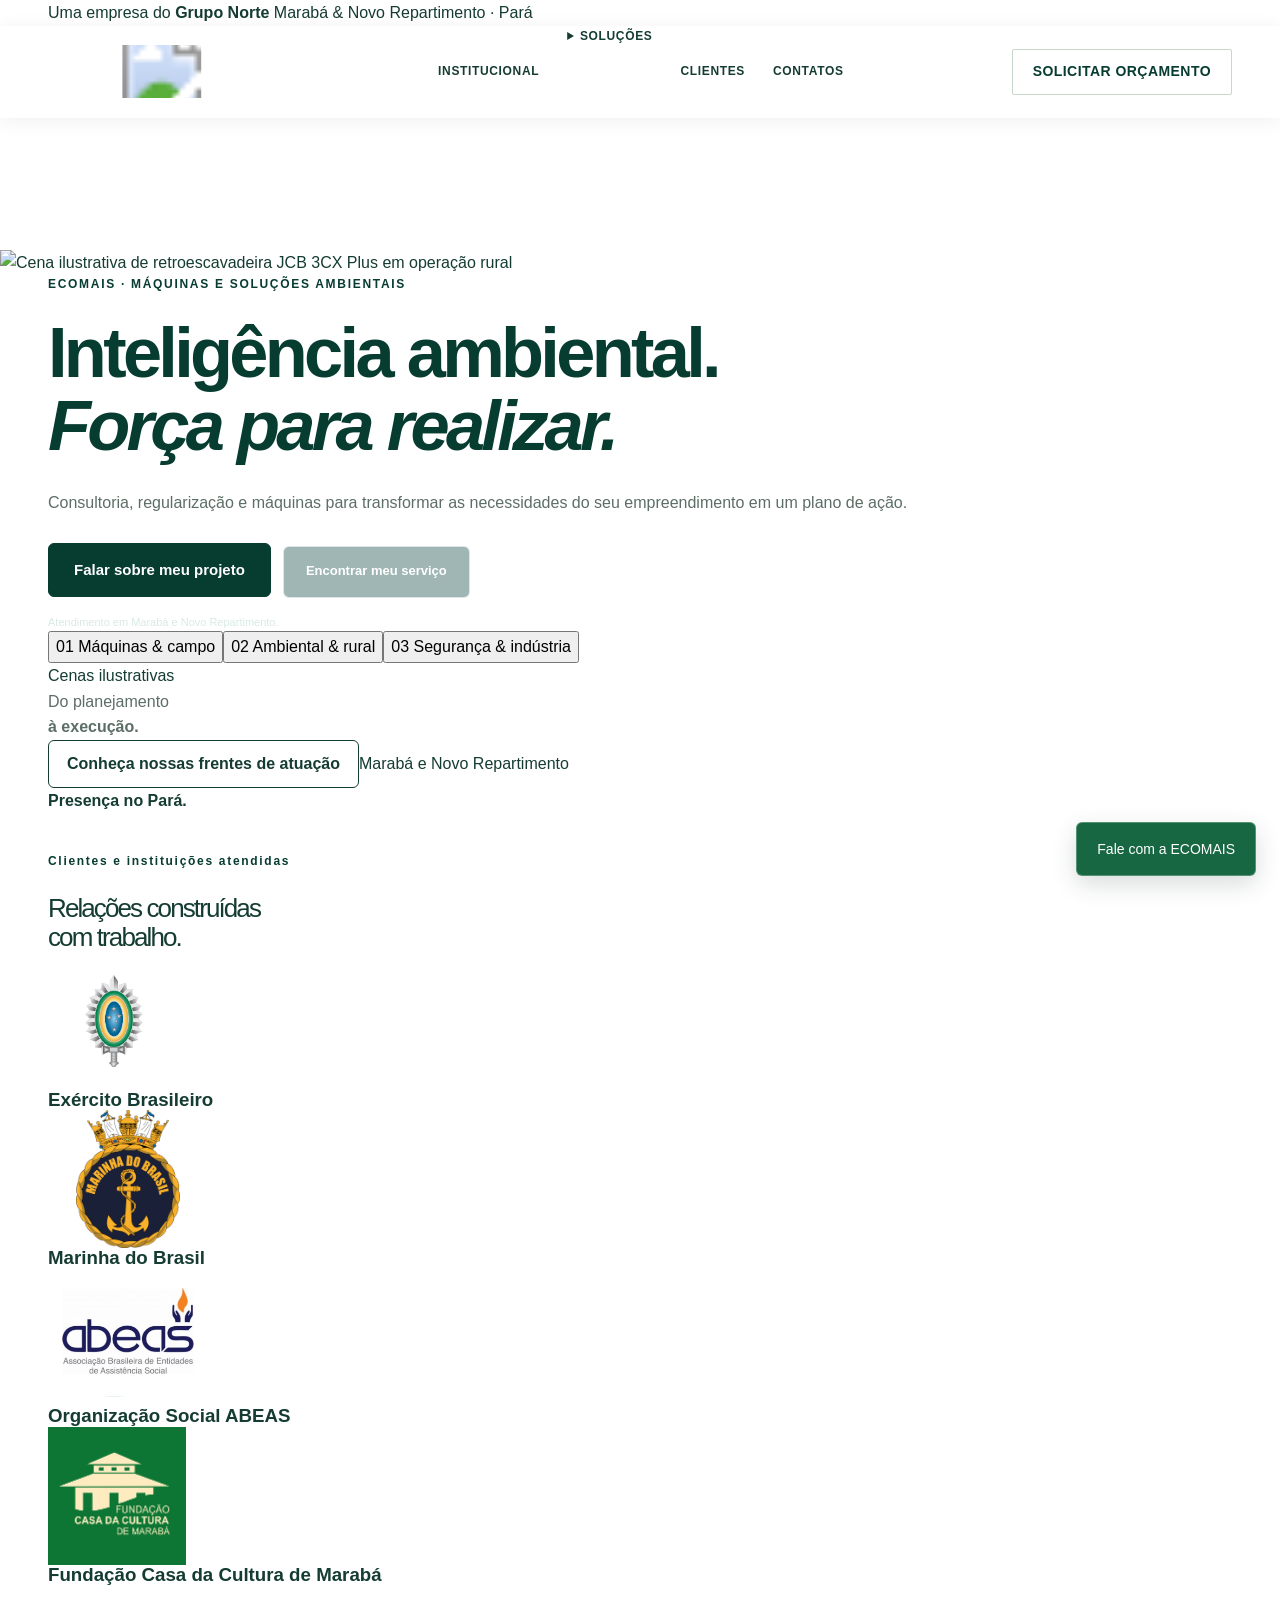
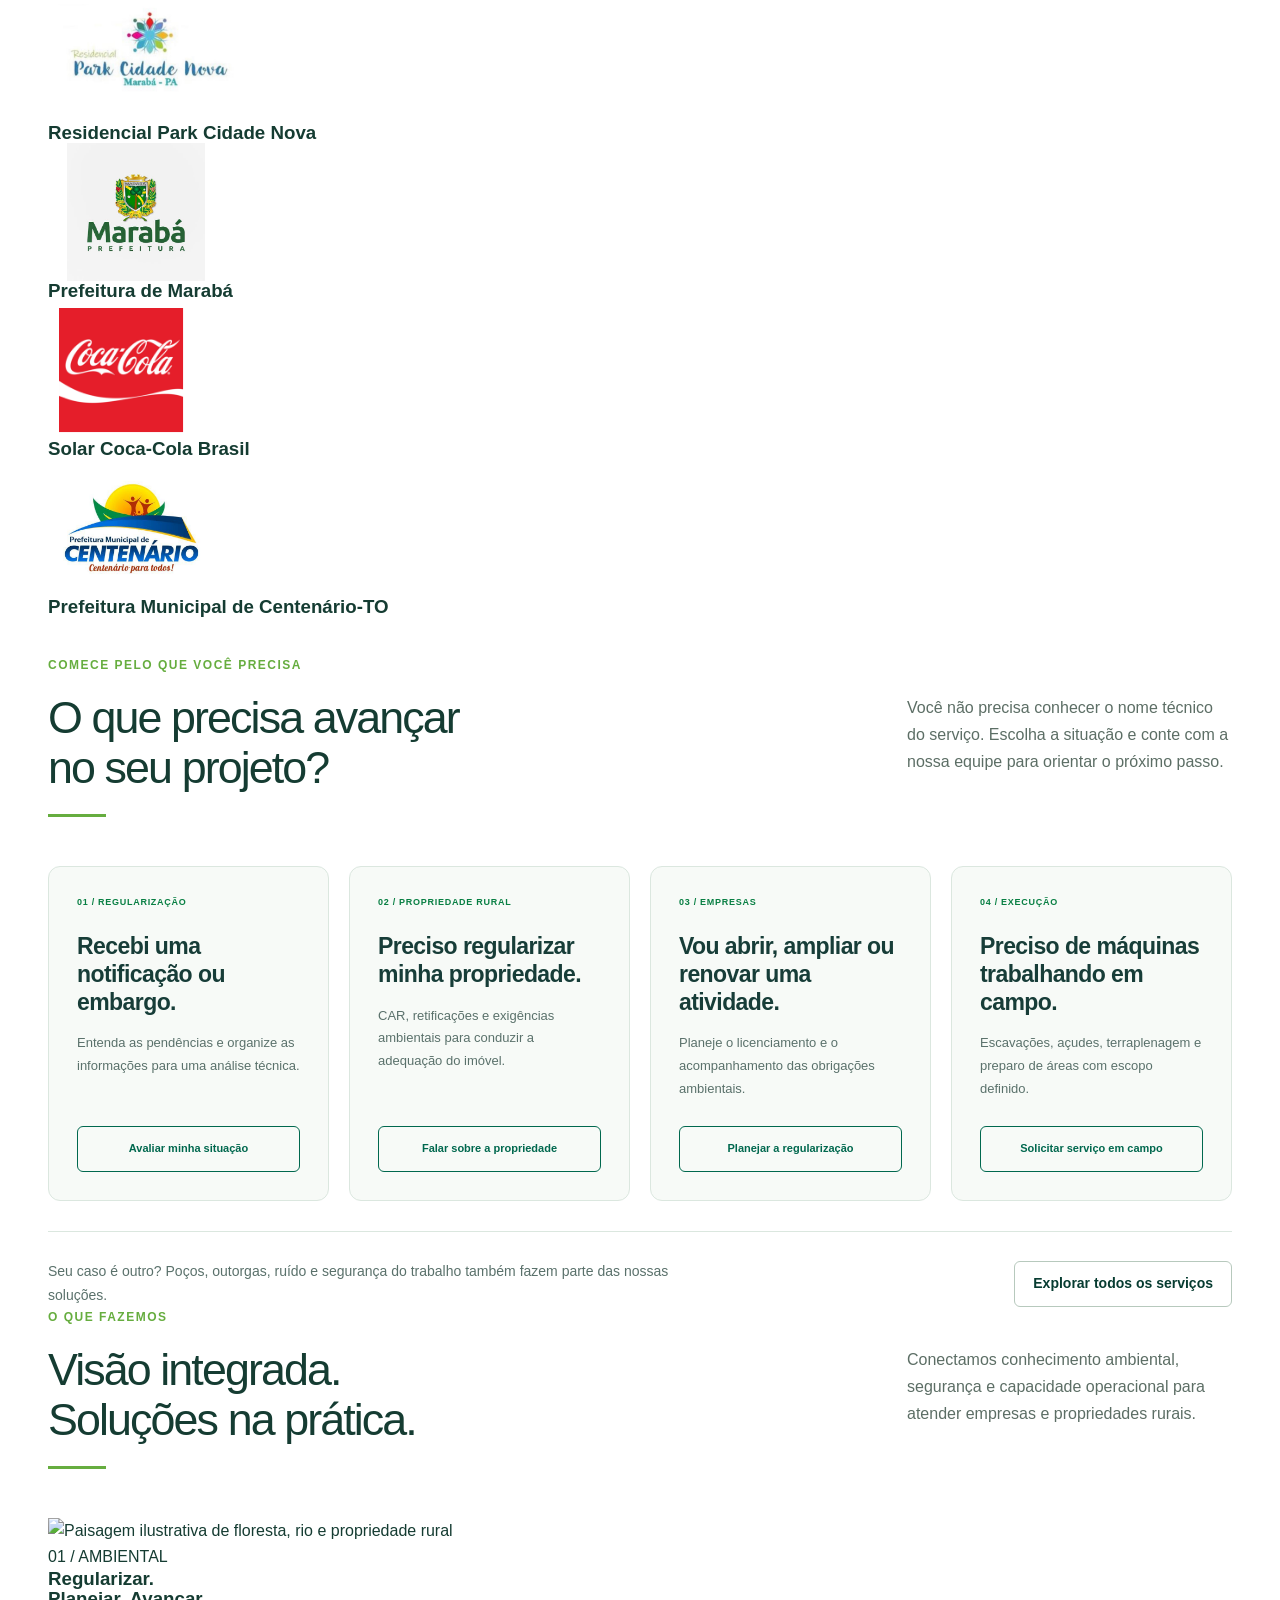
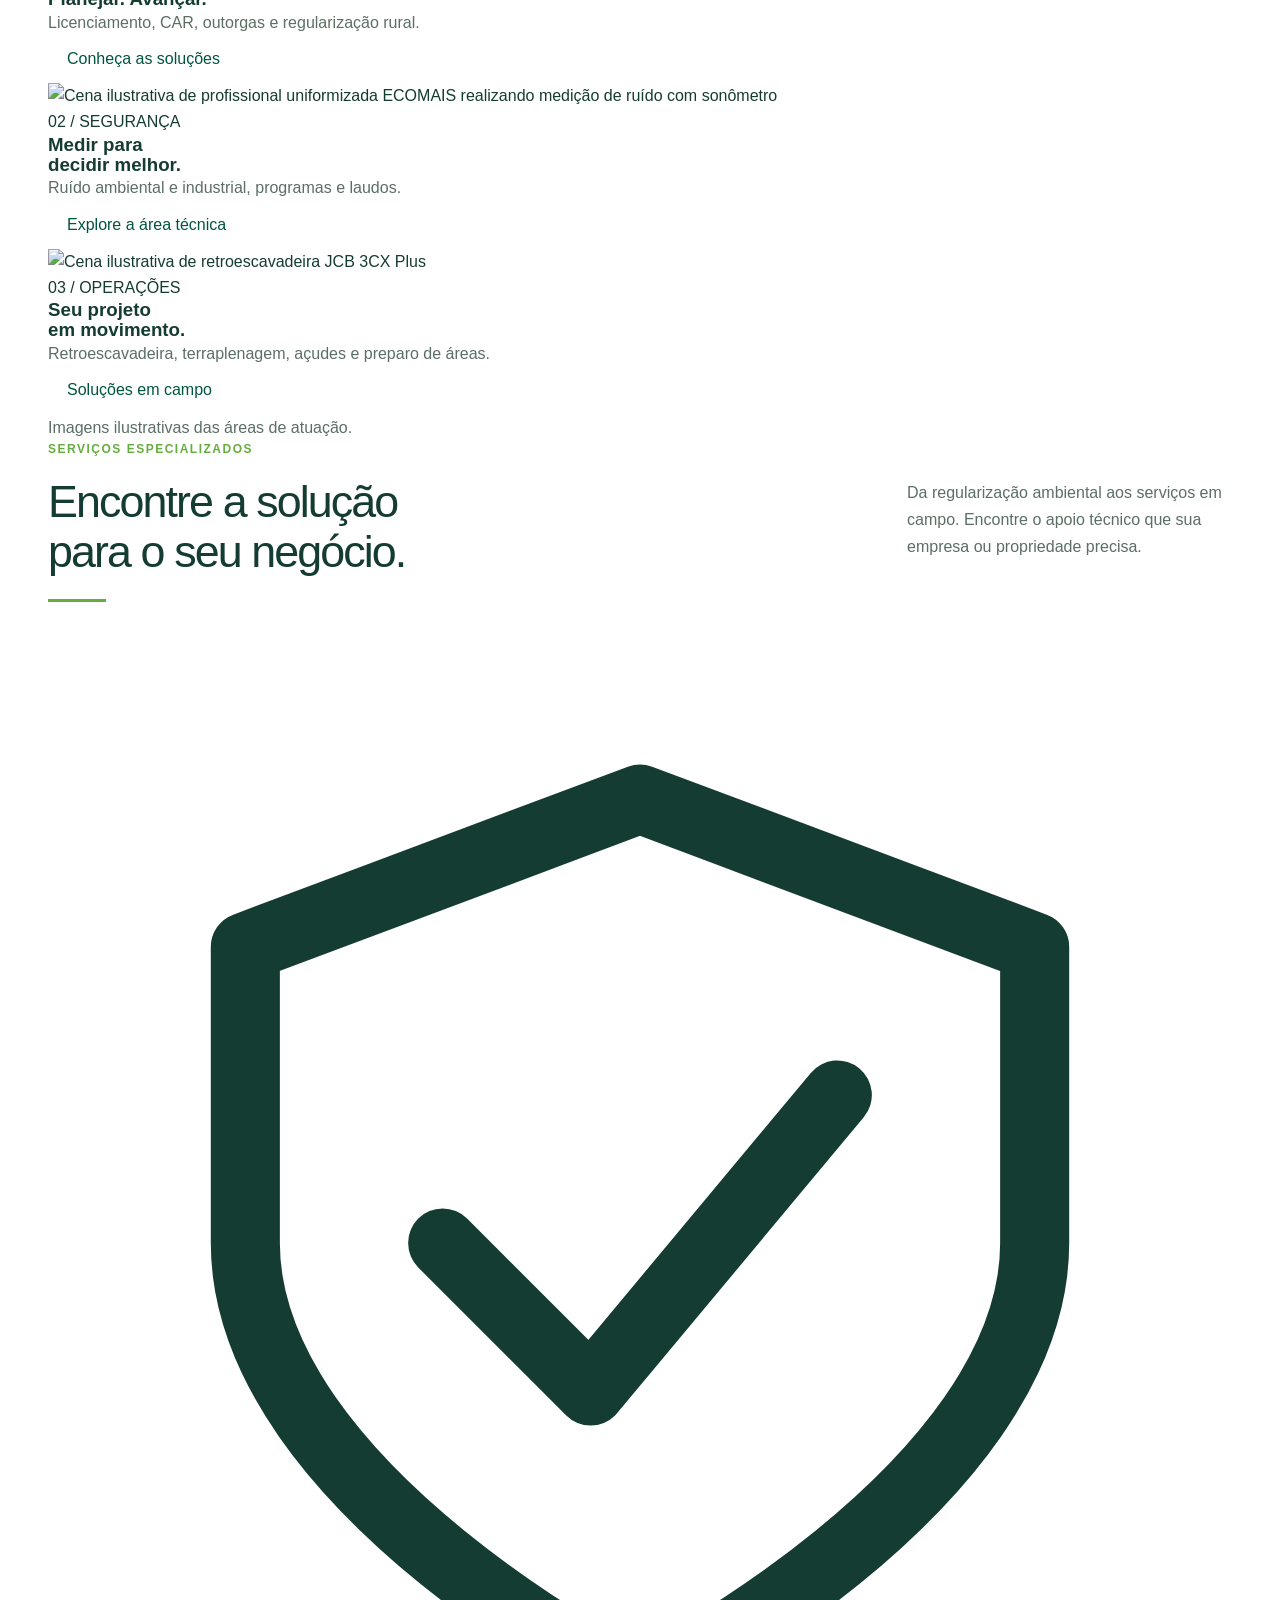
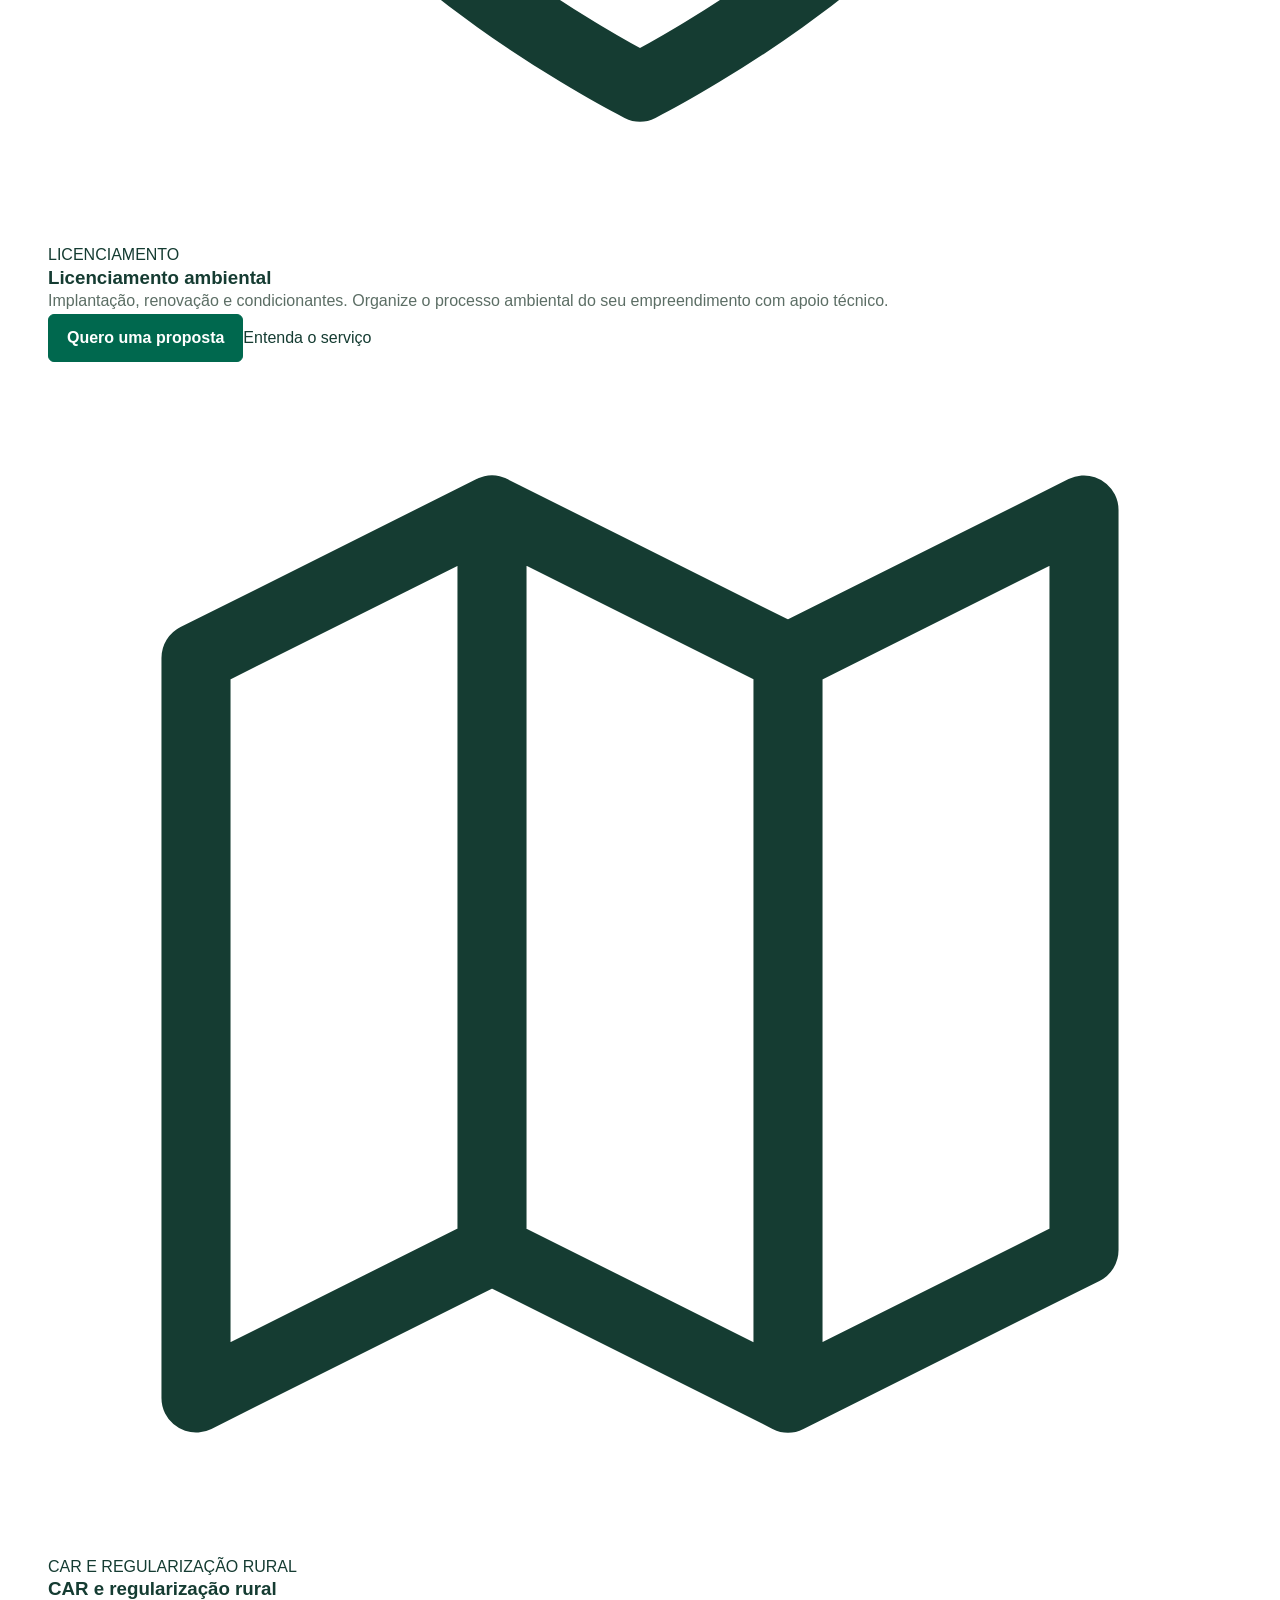
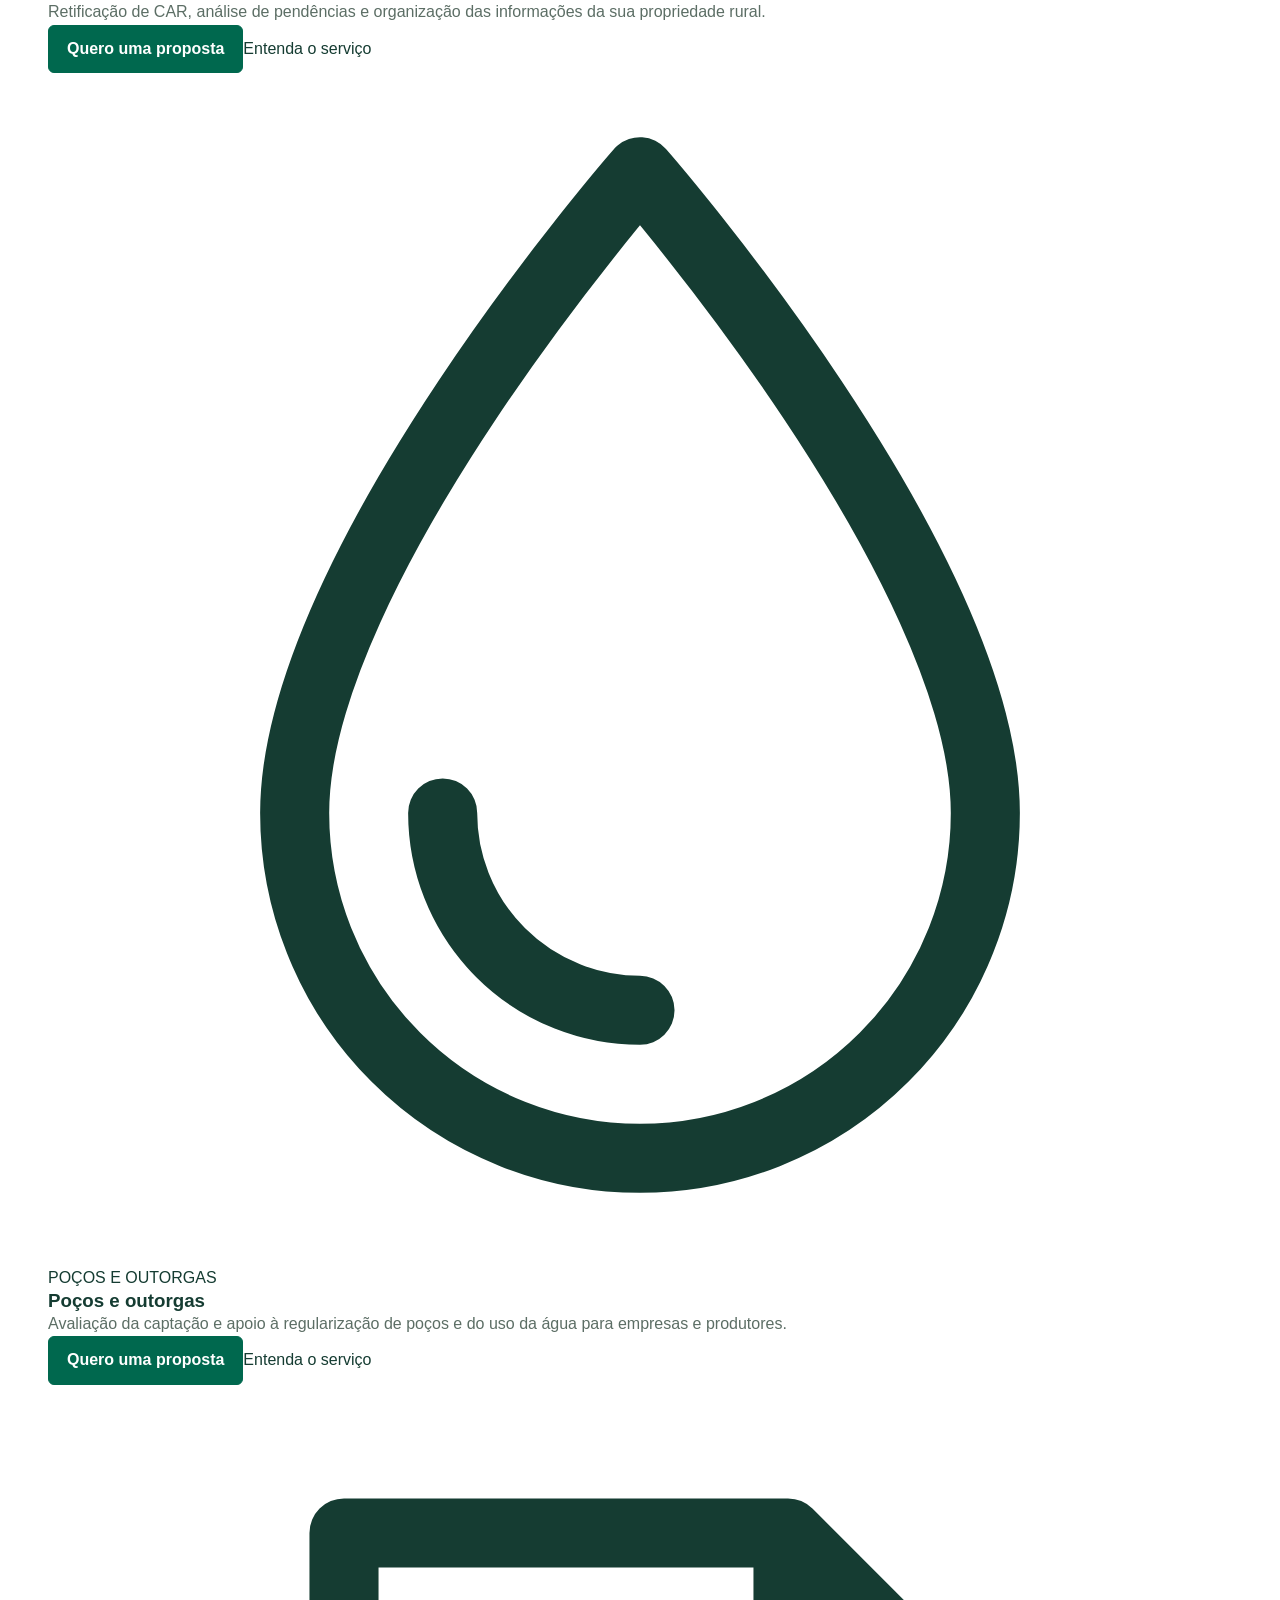
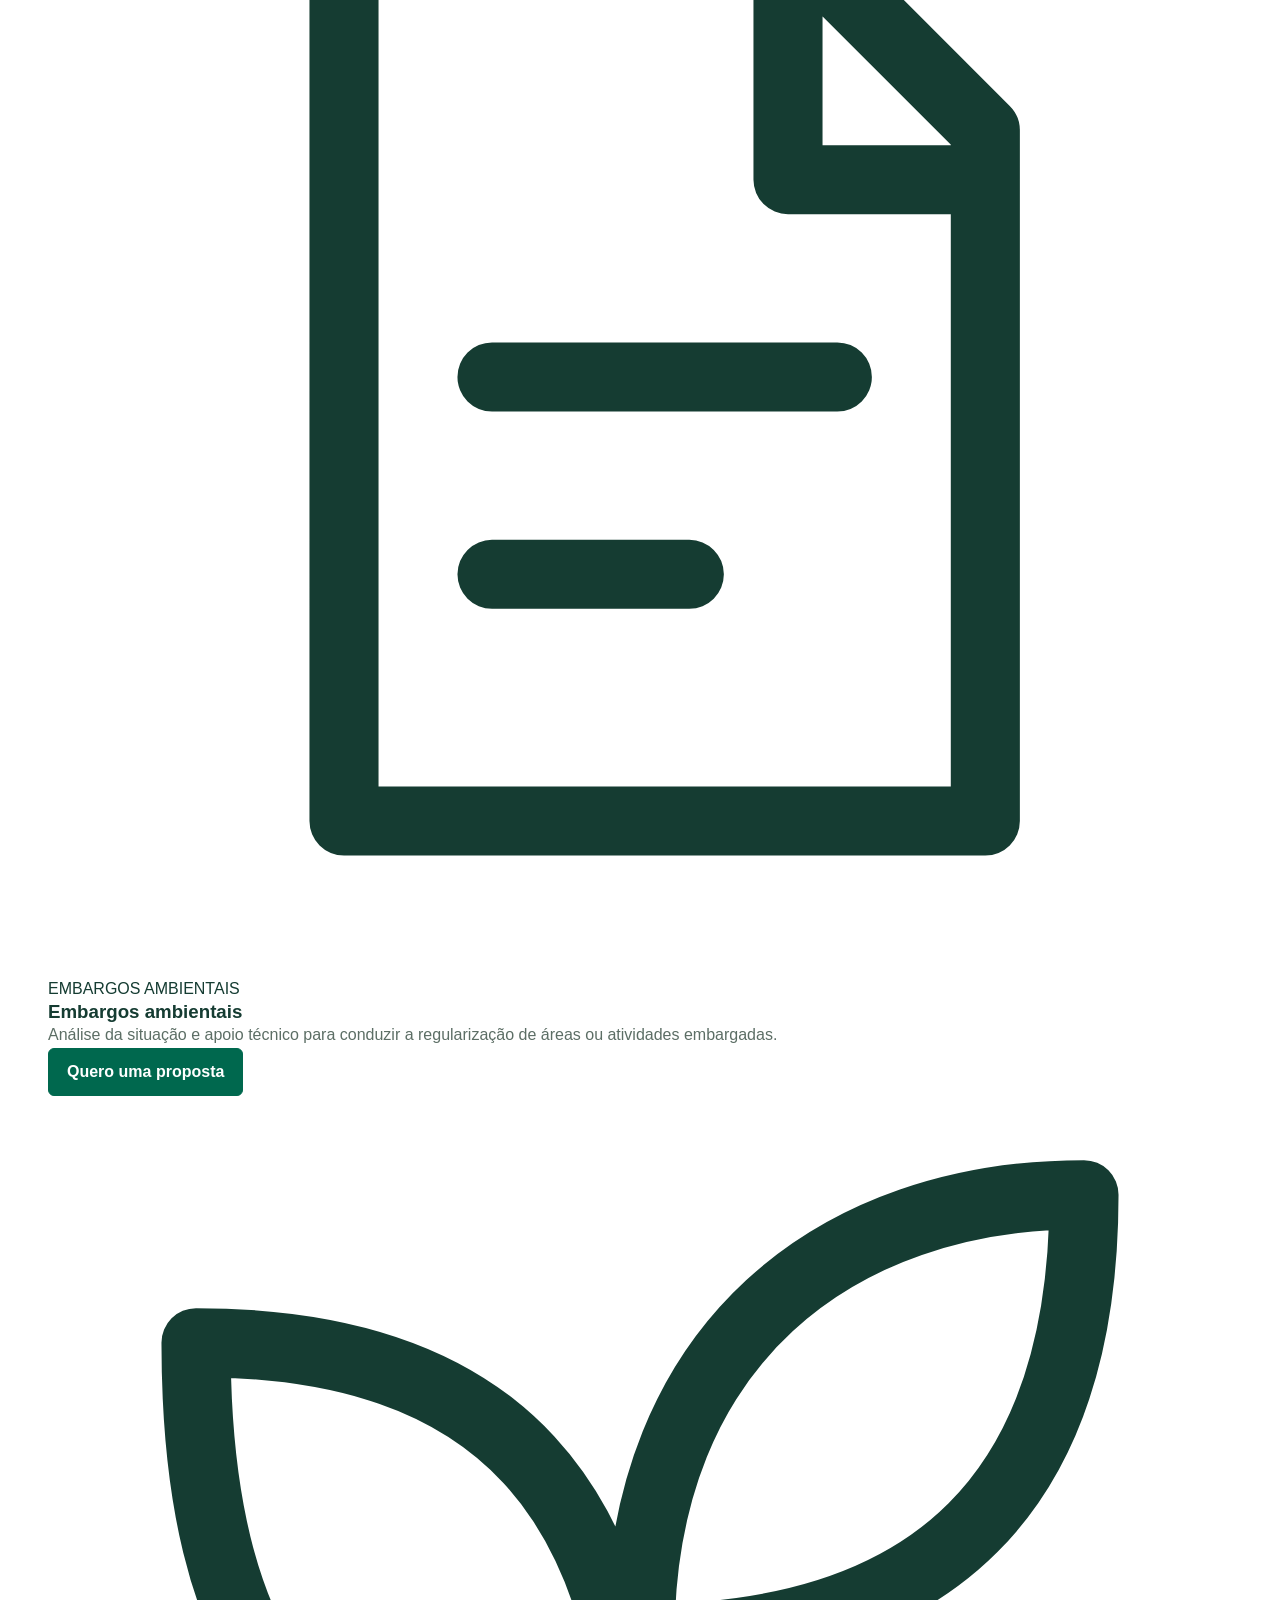
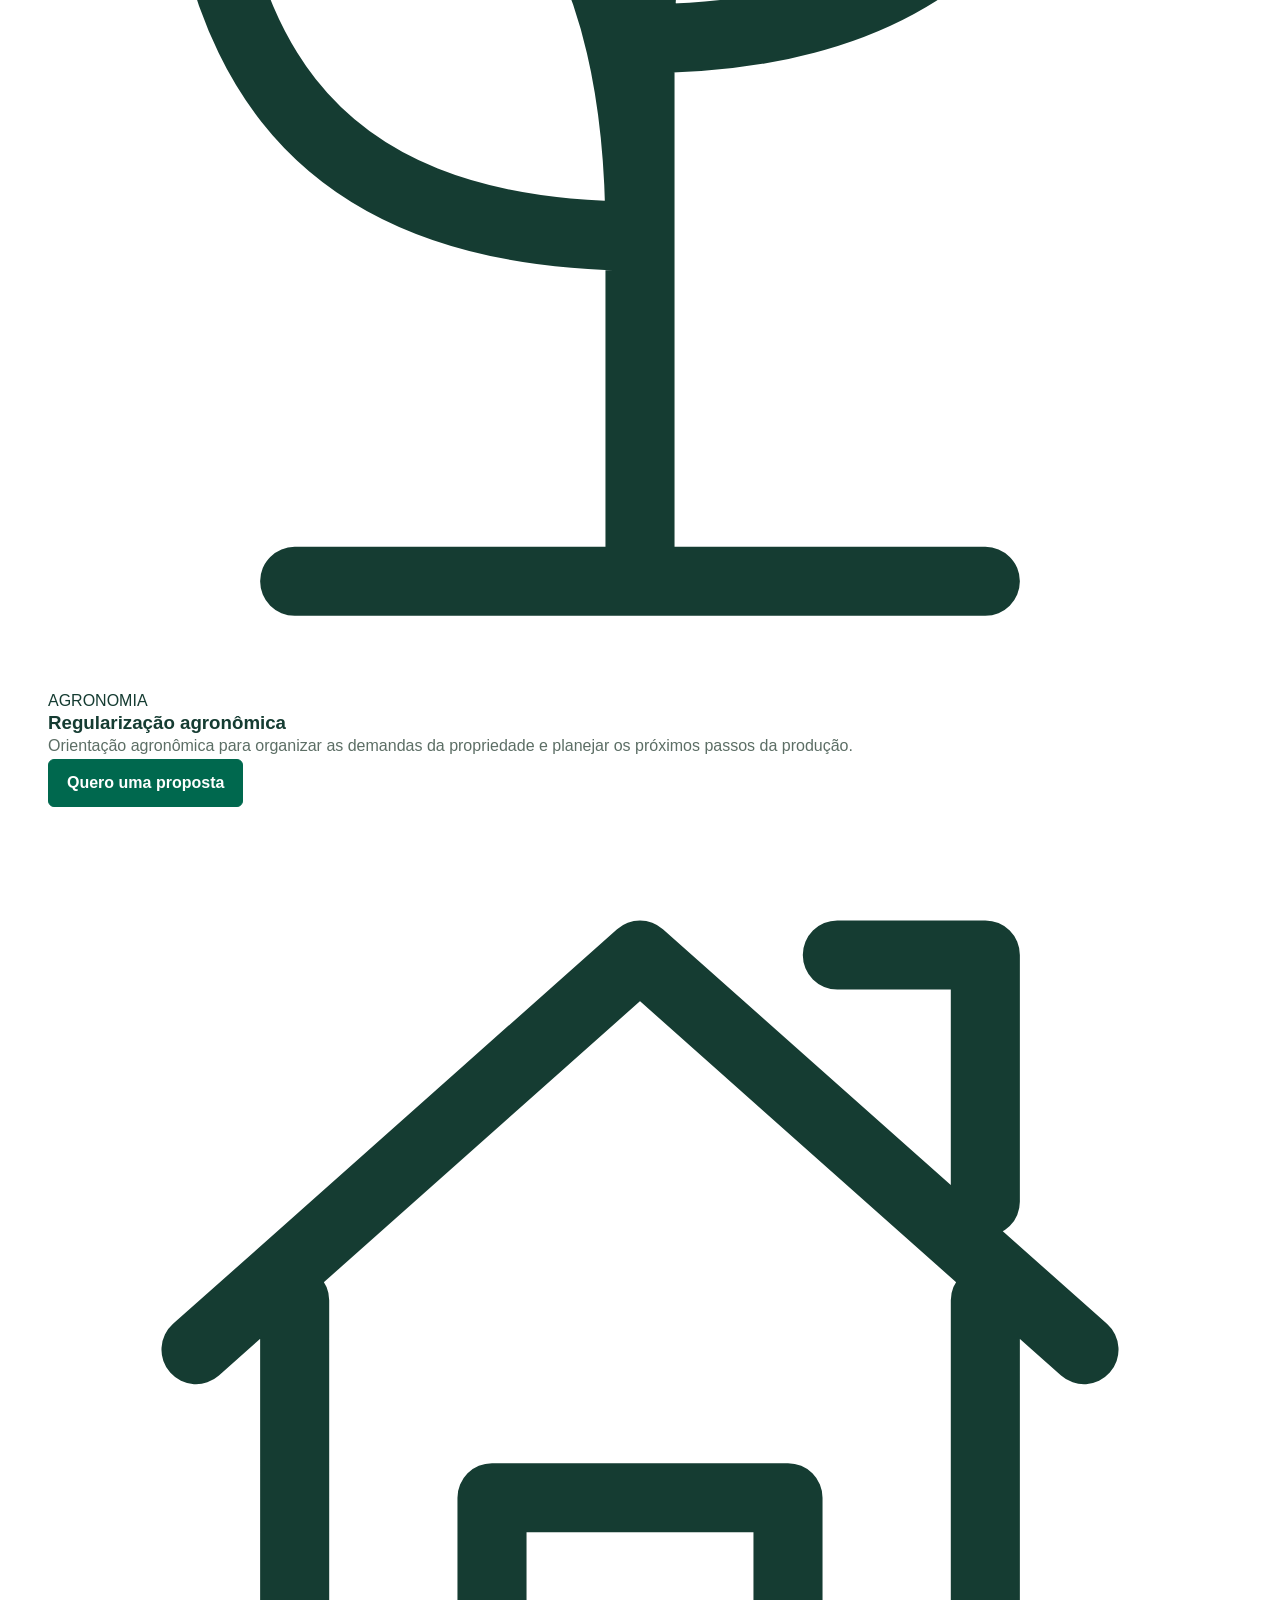
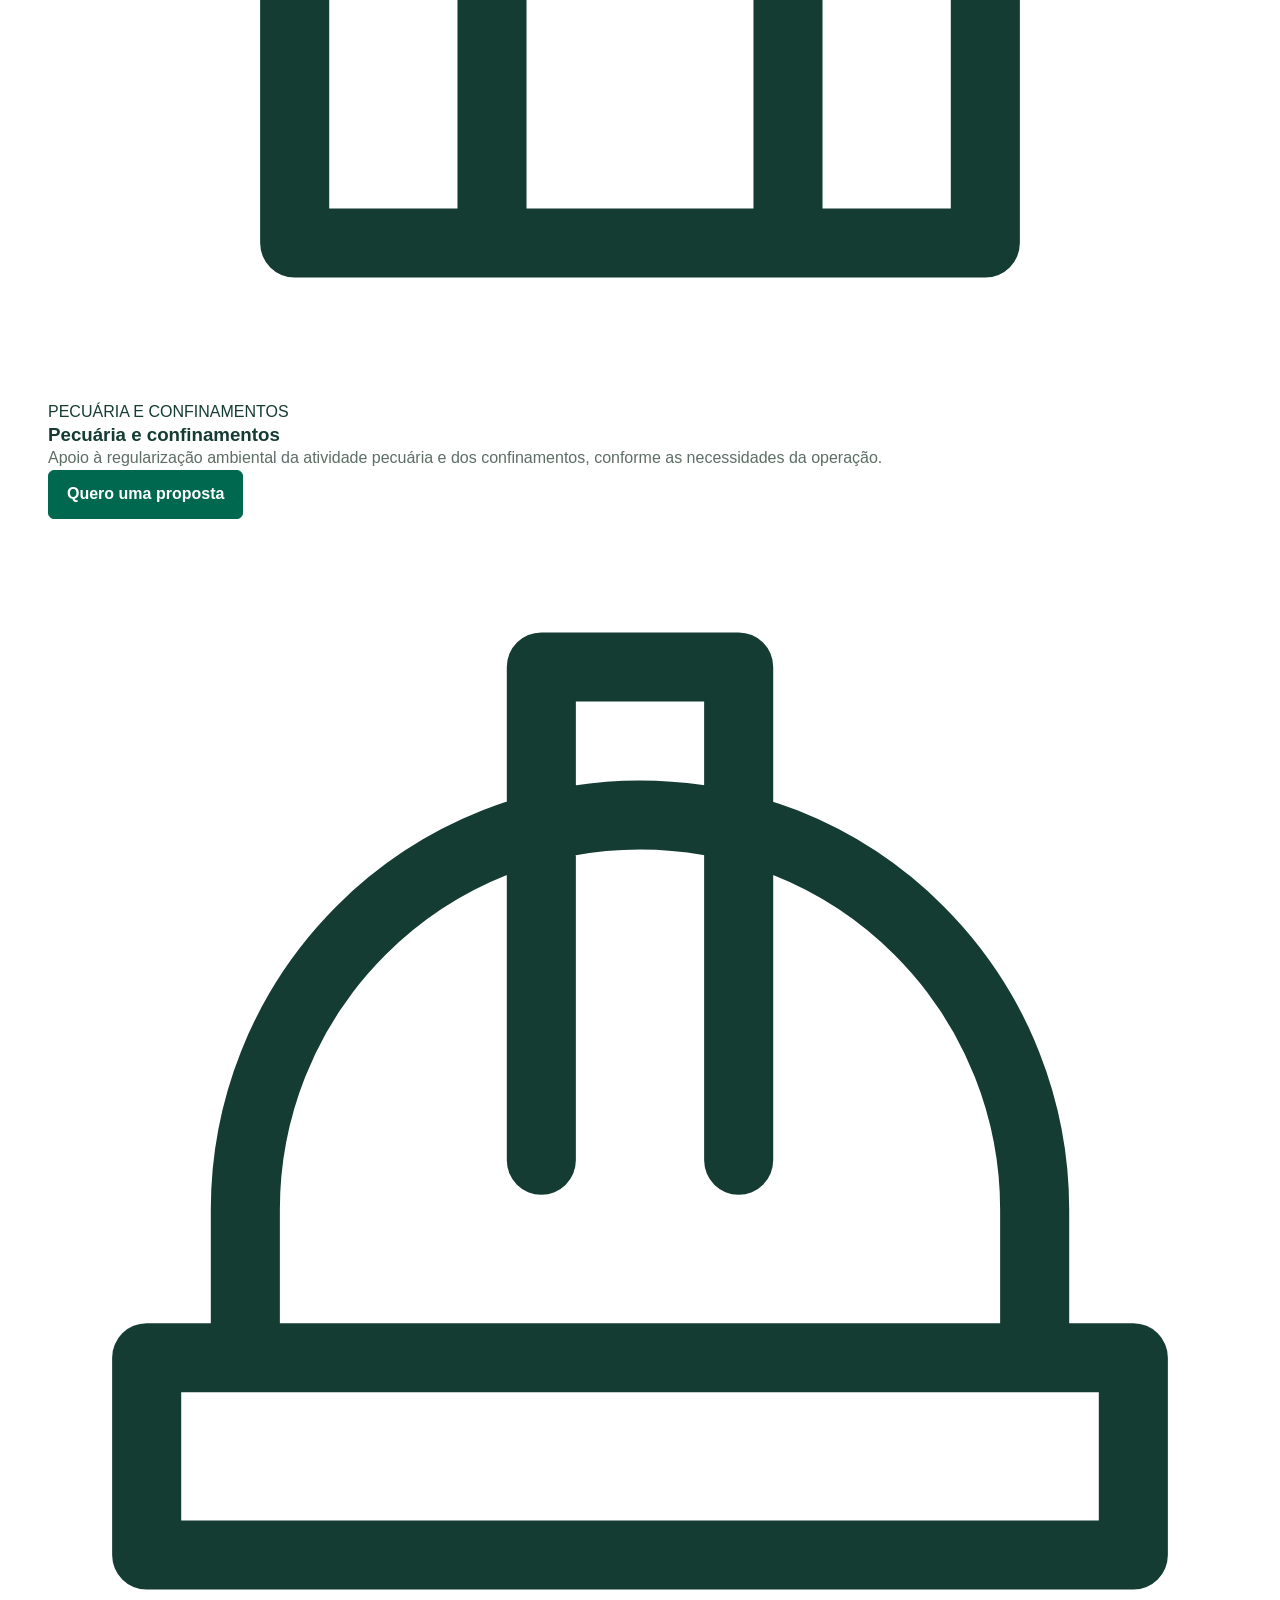
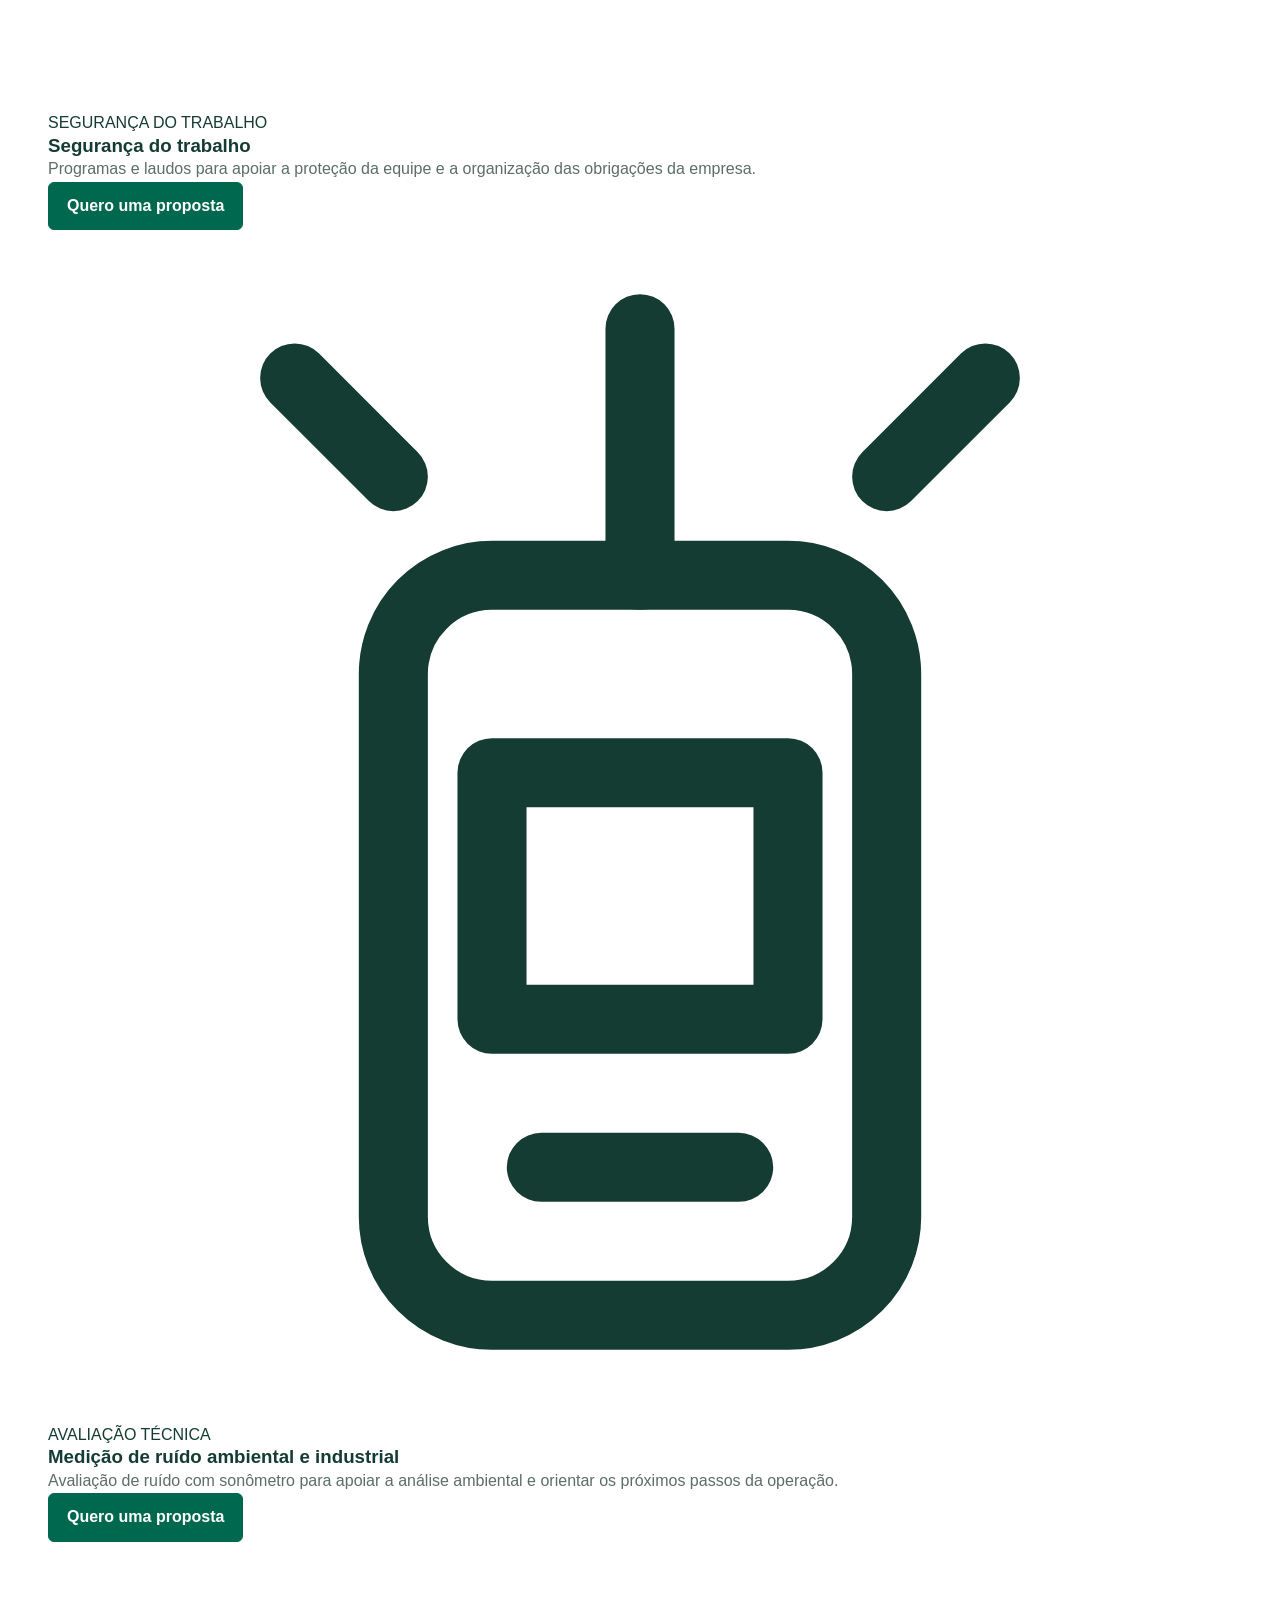
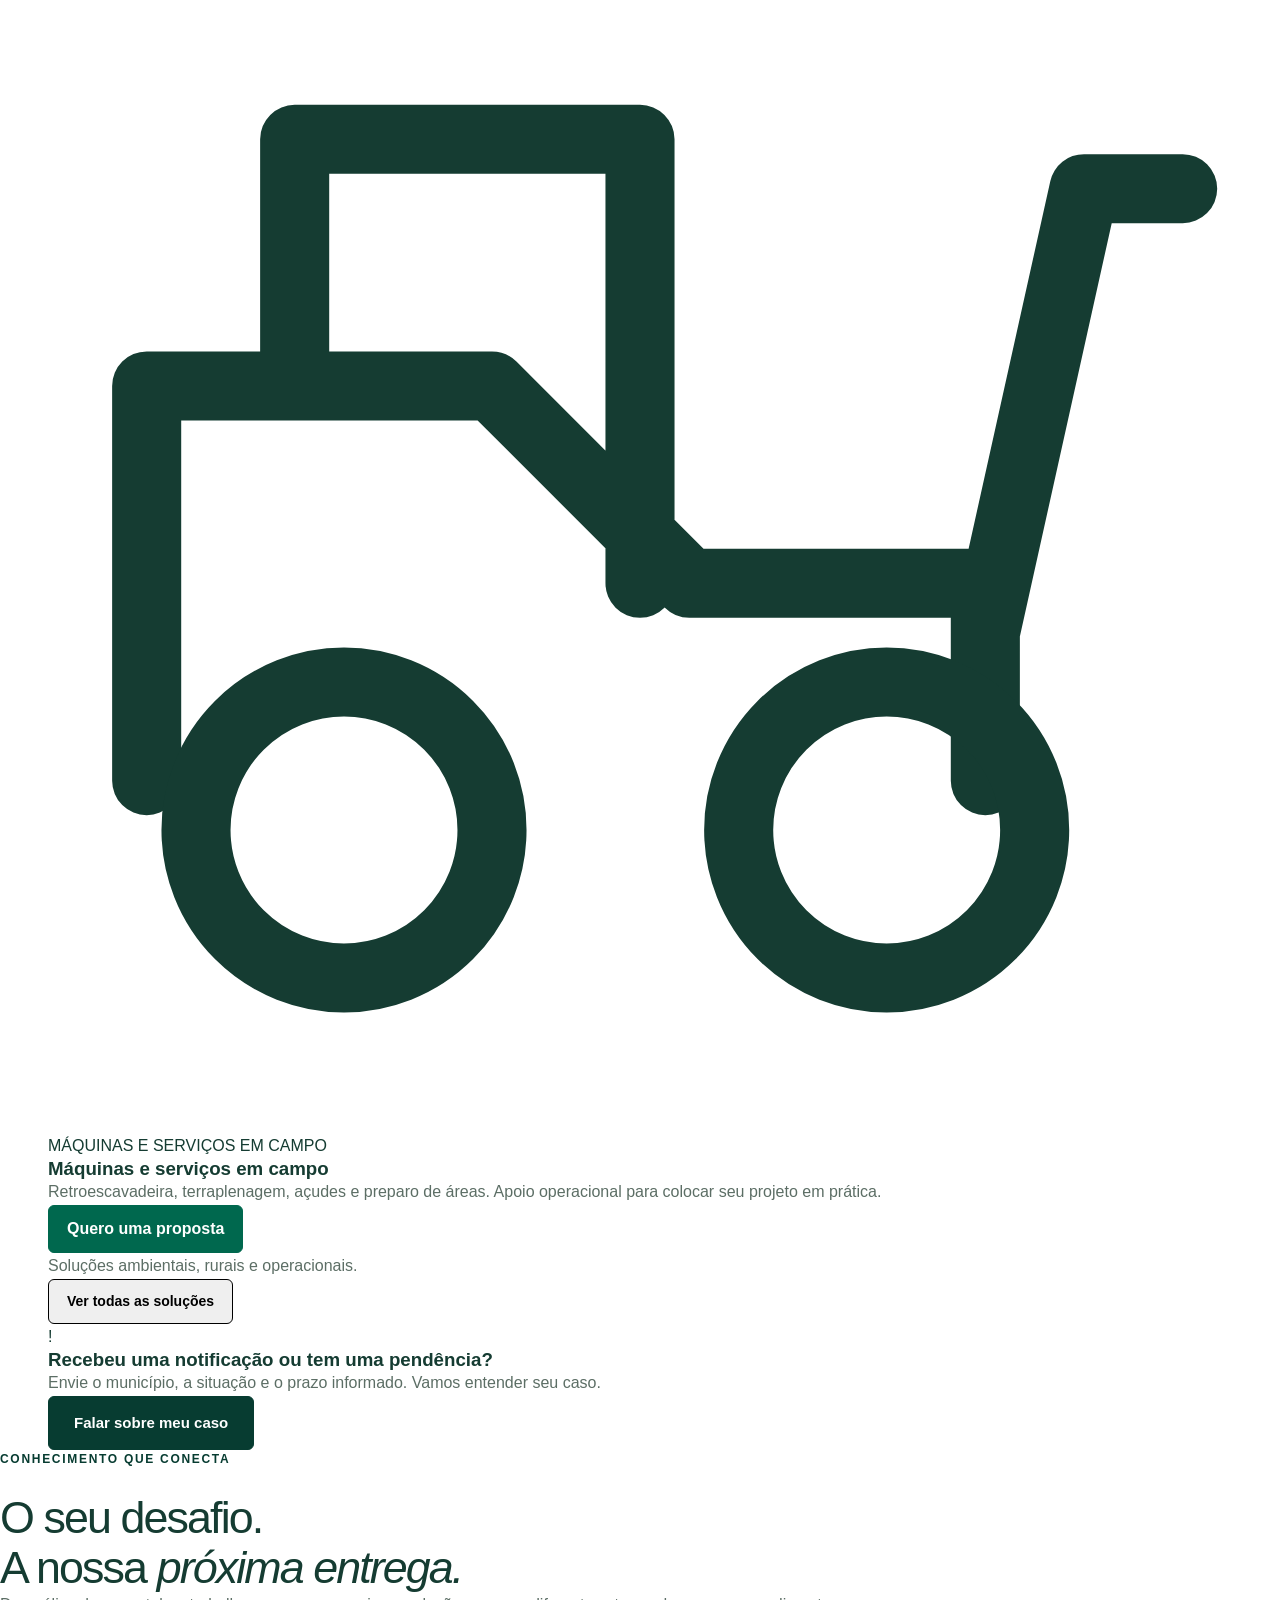
==== commit 79c48bc9: "Improve customer journey with need-based entry points, prominent trust and service guides" ====
--- a/index.html
+++ b/index.html
@@ -25,7 +25,16 @@
 .service-quote:focus-visible,.front-card:focus-visible,.text-link:focus-visible,.unit-links a:focus-visible,.expertise-ribbon a:focus-visible{outline:3px solid #79b938;outline-offset:4px}
 .operation-cta{justify-content:center}
 </style>
-</head>
+<style id="customer-journey-20261101">
+.hero-secondary{display:inline-flex;align-items:center;justify-content:center;min-height:52px;padding:14px 22px;margin:30px 0 0 12px;border:1px solid #ffffffaa;border-radius:6px;color:#fff;font-size:13px;font-weight:600;background:#003e3960}
+.hero-secondary:hover{background:#fff;color:#00684e}.operation-content .hero-reassurance{font-size:11px!important;margin-top:16px!important;color:#d8ebe3!important}
+.needs-section{background:#fff}.needs-grid{display:grid;grid-template-columns:repeat(4,minmax(0,1fr));gap:20px}.need-card{display:flex;flex-direction:column;padding:28px;border:1px solid #dbe7df;border-radius:12px;background:#f7faf7;transition:transform .2s,border-color .2s}.need-card:hover{transform:translateY(-4px);border-color:#008354}.need-number{font-size:9px;font-weight:650;letter-spacing:.08em;color:#087f43}.need-card h3{font-size:23px;line-height:1.2;letter-spacing:-.025em;margin:24px 0 16px;color:#173d38}.need-card p{font-size:13px;line-height:1.75;color:#5a716b;margin-bottom:26px}.need-action{margin-top:auto;display:block;border:1px solid #00684e;border-radius:6px;padding:13px 10px;color:#00684e;text-align:center;font-size:11px;font-weight:650}.need-card:hover .need-action{background:#00684e;color:#fff}.needs-help{display:flex;align-items:center;justify-content:space-between;gap:28px;margin-top:30px;padding-top:28px;border-top:1px solid #dbe7df}.needs-help p{max-width:680px;font-size:14px;line-height:1.7;color:#5a716b}.needs-help .button{flex-shrink:0}
+.trust-section{padding-block:38px}.trust-title h2{font-size:26px}.rail-controls button{width:auto!important;min-width:82px!important;padding:10px 14px!important;border-radius:6px!important;font-size:12px!important;min-height:44px}
+.decision-section{background:#f3f7f4}.decision-grid{display:grid;grid-template-columns:repeat(3,minmax(0,1fr));gap:24px}.decision-grid>a{padding:32px;background:#fff;border-top:3px solid #087f43;border-radius:0 0 10px 10px;display:flex;flex-direction:column}.decision-grid>a:nth-child(2){border-color:#034b83}.decision-grid>a:nth-child(3){border-color:#96bd36}.decision-grid span{font-size:9px;letter-spacing:.1em;color:#5a716b}.decision-grid h3{font-size:27px;line-height:1.2;margin:24px 0 14px;color:#173d38}.decision-grid p{font-size:14px;line-height:1.8;color:#5a716b;margin-bottom:28px}.decision-grid b{margin-top:auto;font-size:12px;color:#00684e;border:1px solid #c7d9ca;border-radius:6px;padding:13px;text-align:center}.decision-grid>a:hover b{background:#00684e;color:#fff}.need-card:focus-visible,.decision-grid>a:focus-visible,.hero-secondary:focus-visible{outline:3px solid #79b938;outline-offset:5px}
+@media(max-width:1100px){.needs-grid{grid-template-columns:repeat(2,minmax(0,1fr))}.hero-secondary{margin-left:0;margin-top:12px}.operation-cta{margin-right:12px}}
+@media(max-width:600px){.needs-grid,.decision-grid{grid-template-columns:1fr}.need-card{padding:25px}.need-card h3{margin-top:16px}.needs-help{align-items:stretch;flex-direction:column;gap:18px}.hero-secondary{width:100%;margin:12px 0 0}.operation-cta{margin-right:0}.decision-grid>a{padding:26px}.trust-section{padding-block:30px}.rail-controls{gap:8px}}
+@media(prefers-reduced-motion:reduce){.need-card{transition:none}.need-card:hover{transform:none}}
+</style></head>
 
 <body class="home-page">
 <a href="#conteudo" class="skip-link">Pular para o conteúdo</a>
@@ -38,9 +47,23 @@
 <video id="operation-video" class="operation-photo operation-video" autoplay muted loop playsinline preload="none" aria-hidden="true" tabindex="-1"></video>
 </div>
 <button id="operation-motion" class="operation-motion" type="button" aria-label="Pausar vídeo de abertura" hidden><svg viewBox="0 0 24 24" fill="currentColor" aria-hidden="true"><path d="M7 5h3v14H7zm7 0h3v14h-3z"/></svg><span>Pausar vídeo</span></button>
-<div class="operation-overlay"></div><div class="container operation-content"><p class="eyebrow" id="operation-kicker">ECOMAIS · MÁQUINAS E SOLUÇÕES AMBIENTAIS</p><h1 id="hero-title">Inteligência ambiental.<br><em>Força para realizar.</em></h1><p id="operation-description">Consultoria, regularização e máquinas para transformar as necessidades do seu empreendimento em um plano de ação.</p><a class="button operation-cta" id="operation-cta" href="#orcamento">Vamos falar do seu projeto </a></div>
+<div class="operation-overlay"></div><div class="container operation-content"><p class="eyebrow" id="operation-kicker">ECOMAIS · MÁQUINAS E SOLUÇÕES AMBIENTAIS</p><h1 id="hero-title">Inteligência ambiental.<br><em>Força para realizar.</em></h1><p id="operation-description">Consultoria, regularização e máquinas para transformar as necessidades do seu empreendimento em um plano de ação.</p><a class="button operation-cta" id="operation-cta" href="#orcamento">Falar sobre meu projeto</a><a class="hero-secondary" href="#sua-necessidade">Encontrar meu serviço</a><p class="hero-reassurance">Atendimento em Marabá e Novo Repartimento.</p></div>
 <div class="container operation-bottom"><div class="operation-tabs" role="group" aria-label="Explorar áreas de atuação"><button type="button" data-scene="maquinas" aria-pressed="true"><span>01</span> Máquinas & campo</button><button type="button" data-scene="ambiental" aria-pressed="false"><span>02</span> Ambiental & rural</button><button type="button" data-scene="seguranca" aria-pressed="false"><span>03</span> Segurança & indústria</button></div><span class="image-credit">Cenas ilustrativas</span></div></section>
 <div class="expertise-ribbon"><div class="container"><p>Do planejamento<br><strong>à execução.</strong></p><a href="#frentes">Conheça nossas frentes de atuação </a><span>Marabá e Novo Repartimento<br><strong>Presença no Pará.</strong></span></div></div>
+<section class="trust-section" id="clientes" aria-labelledby="clientes-title"><div class="container trust-layout"><div class="trust-title"><p class="eyebrow">Clientes e instituições atendidas</p><h2 id="clientes-title">Relações construídas <br>com trabalho.</h2><div class="rail-controls" hidden><button type="button" data-clients-prev aria-label="Ver clientes anteriores">Anterior</button><button type="button" data-clients-next aria-label="Ver próximos clientes">Próximos</button></div></div><div class="clients-rail" tabindex="0" role="region" aria-label="Clientes e instituições atendidas"><article class="client-item"><img class="client-logo-img exercito-logo" src="/assets/logo-exercito-brasileiro.webp" alt="Logo do Exército Brasileiro" width="866" height="650" loading="lazy" decoding="async"><h3>Exército Brasileiro</h3></article>
+<article class="client-item"><img class="client-logo-img marinha-logo" src="/assets/logo-marinha-brasil.webp" alt="Logo da Marinha do Brasil" width="1920" height="2570" loading="lazy" decoding="async"><h3>Marinha do Brasil</h3></article>
+<article class="client-item"><img class="client-logo-img abeas-logo" src="/assets/logo-abeas.jpeg" alt="Logo da Associação Brasileira de Entidades de Assistência Social" width="661" height="464" loading="lazy" decoding="async"><h3>Organização Social ABEAS</h3></article>
+<article class="client-item"><img class="client-logo-img cultura-logo" src="/assets/logo-fundacao-casa-cultura.png" alt="Logo da Fundação Casa da Cultura de Marabá" width="554" height="554" loading="lazy" decoding="async"><h3>Fundação Casa da Cultura de Marabá</h3></article>
+<article class="client-item"><img class="client-logo-img park-logo" src="/assets/logo-park-cidade-nova.jpeg" alt="Logo do Residencial Park Cidade Nova" width="1155" height="603" loading="lazy" decoding="async"><h3>Residencial Park Cidade Nova</h3></article>
+<article class="client-item"><img class="client-logo-img prefeitura-logo" src="/assets/logo-prefeitura-maraba.jpeg" alt="Logo da Prefeitura de Marabá" width="447" height="447" loading="lazy" decoding="async"><h3>Prefeitura de Marabá</h3></article>
+<article class="client-item"><img class="client-logo-img coca-logo" src="/assets/logo-coca-cola.png" alt="Logo da Coca-Cola" width="320" height="320" loading="lazy" decoding="async"><h3>Solar Coca-Cola Brasil</h3></article>
+<article class="client-item"><img class="client-logo-img centenario-logo" src="/assets/logo-prefeitura-centenario-to.jpeg" alt="Logo da Prefeitura Municipal de Centenário, Tocantins" width="500" height="500" loading="lazy" decoding="async"><h3>Prefeitura Municipal de Centenário-TO</h3></article></div></div></section>
+<section class="needs-section section-space" id="sua-necessidade" aria-labelledby="needs-title"><div class="container"><div class="section-heading"><div><p class="eyebrow">COMECE PELO QUE VOCÊ PRECISA</p><h2 id="needs-title">O que precisa avançar<br><span>no seu projeto?</span></h2></div><p>Você não precisa conhecer o nome técnico do serviço. Escolha a situação e conte com a nossa equipe para orientar o próximo passo.</p></div><div class="needs-grid">
+<a class="need-card" href="#orcamento" data-quote-service="Embargos ambientais"><span class="need-number">01 / REGULARIZAÇÃO</span><h3>Recebi uma notificação ou embargo.</h3><p>Entenda as pendências e organize as informações para uma análise técnica.</p><span class="need-action">Avaliar minha situação</span></a>
+<a class="need-card" href="#orcamento" data-quote-service="Regularização rural"><span class="need-number">02 / PROPRIEDADE RURAL</span><h3>Preciso regularizar minha propriedade.</h3><p>CAR, retificações e exigências ambientais para conduzir a adequação do imóvel.</p><span class="need-action">Falar sobre a propriedade</span></a>
+<a class="need-card" href="#orcamento" data-quote-service="Gestão e licenciamento ambiental"><span class="need-number">03 / EMPRESAS</span><h3>Vou abrir, ampliar ou renovar uma atividade.</h3><p>Planeje o licenciamento e o acompanhamento das obrigações ambientais.</p><span class="need-action">Planejar a regularização</span></a>
+<a class="need-card" href="#orcamento" data-quote-service="Máquinas e serviços em campo"><span class="need-number">04 / EXECUÇÃO</span><h3>Preciso de máquinas trabalhando em campo.</h3><p>Escavações, açudes, terraplenagem e preparo de áreas com escopo definido.</p><span class="need-action">Solicitar serviço em campo</span></a>
+</div><div class="needs-help"><p>Seu caso é outro? Poços, outorgas, ruído e segurança do trabalho também fazem parte das nossas soluções.</p><a class="button outline" href="#solucoes">Explorar todos os serviços</a></div></div></section>
 <section class="fronts-section section-space" id="frentes" aria-labelledby="fronts-title"><div class="container"><div class="section-heading"><div><p class="eyebrow">O QUE FAZEMOS</p><h2 id="fronts-title">Visão integrada.<br><span>Soluções na prática.</span></h2></div><p>Conectamos conhecimento ambiental, segurança e capacidade operacional para atender empresas e propriedades rurais.</p></div><div class="fronts-grid">
 <a class="front-card environmental-front" href="/licenciamento-ambiental-para/"><img src="/assets/paisagem-ambiental-ecomais.webp" alt="Paisagem ilustrativa de floresta, rio e propriedade rural" width="1920" height="713" loading="lazy"><div><span class="front-index">01 / AMBIENTAL</span><h3>Regularizar.<br>Planejar. Avançar.</h3><p>Licenciamento, CAR, outorgas e regularização rural.</p><span class="front-link">Conheça as soluções </span></div></a>
 <a class="front-card safety-front" href="#servico-9"><img src="/assets/medicao-ruido-sonometro.webp" alt="Cena ilustrativa de profissional uniformizada ECOMAIS realizando medição de ruído com sonômetro" width="1448" height="1086" loading="lazy"><div><span class="front-index">02 / SEGURANÇA</span><h3>Medir para<br>decidir melhor.</h3><p>Ruído ambiental e industrial, programas e laudos.</p><span class="front-link">Explore a área técnica </span></div></a>
@@ -58,17 +81,11 @@
 <article class="solution-card " id="servico-5" data-category="maquinas"><div class="solution-card-top"><span class="solution-icon" aria-hidden="true"><svg viewBox="0 0 24 24" fill="none" stroke="currentColor" stroke-width="1.4" stroke-linecap="round" stroke-linejoin="round"><path d="M2 17V9h7l4 4h6v4M5 9V4h7v9M19 14l2-9h2"/><circle cx="6" cy="18" r="3"/><circle cx="17" cy="18" r="3"/></svg></span><span class="solution-category">MÁQUINAS E SERVIÇOS EM CAMPO</span></div><h3>Máquinas e serviços em campo</h3><p>Retroescavadeira, terraplenagem, açudes e preparo de áreas. Apoio operacional para colocar seu projeto em prática.</p><div class="solution-card-bottom"><a class="service-quote" href="#orcamento" data-quote-service="Máquinas e serviços em campo">Quero uma proposta </a></div></article></div><div class="services-footer"><p id="services-status" aria-live="polite">Soluções ambientais, rurais e operacionais.</p><button type="button" id="show-all-services" class="text-link" hidden>Ver todas as soluções </button></div><div class="demand-banner"><span class="demand-mark" aria-hidden="true">!</span><div><h3>Recebeu uma notificação ou tem uma pendência?</h3><p>Envie o município, a situação e o prazo informado. Vamos entender seu caso.</p></div><a href="#orcamento" class="button button-outline" data-quote-service="Preciso de orientação">Falar sobre meu caso </a></div></div></section>
 <section class="team-story" aria-labelledby="team-title"><div class="team-story-copy"><p class="eyebrow">CONHECIMENTO QUE CONECTA</p><h2 id="team-title">O seu desafio.<br>A nossa <em>próxima entrega.</em></h2><p>Da análise documental ao trabalho em campo, reunimos soluções para as diferentes etapas do seu empreendimento.</p><a href="#orcamento" class="button">Converse com a ECOMAIS </a><div class="team-principles"><span>Planejamento</span><span>Apoio técnico</span><span>Execução</span></div></div><figure><img src="/assets/equipe-ecomais-campo.webp" alt="Representação ilustrativa de equipe técnica com uniformes ECOMAIS analisando um projeto em campo" width="1672" height="941" loading="lazy"><figcaption>Representação ilustrativa de equipe técnica.</figcaption></figure></section>
 <section class="about-section section-space" id="ecomais" aria-labelledby="empresa-title"><div class="container about-layout"><figure class="about-portrait"><img src="/assets/hero-larissa-consultoria-ambiental.webp" alt="Larissa, da ECOMAIS, em ambiente de consultoria ambiental" width="1672" height="941" loading="lazy" decoding="async"><figcaption><strong>Conhecimento técnico.<br>Atendimento próximo.</strong><span>ECOMAIS · Uma empresa do Grupo Norte</span></figcaption></figure><div class="about-copy"><p class="eyebrow">Por que a ECOMAIS</p><h2 id="empresa-title">Uma visão completa<br>para o seu <span>projeto.</span></h2><p>Reunimos consultoria ambiental, agronomia, segurança do trabalho e serviços com máquinas. Uma visão integrada para empresas e produtores rurais.</p><ul class="benefit-list"><li><span class="benefit-check" aria-hidden="true"><svg width="13" height="13" viewBox="0 0 16 16" fill="none" stroke="currentColor" stroke-width="1.8" stroke-linecap="round" stroke-linejoin="round"><path d="m3 8 3 3 7-7"/></svg></span><div><h3>O escopo certo para o seu caso</h3><p>Propostas construídas a partir da atividade, da localização e da necessidade do projeto.</p></div></li><li><span class="benefit-check" aria-hidden="true"><svg width="13" height="13" viewBox="0 0 16 16" fill="none" stroke="currentColor" stroke-width="1.8" stroke-linecap="round" stroke-linejoin="round"><path d="m3 8 3 3 7-7"/></svg></span><div><h3>Clareza do início ao acompanhamento</h3><p>Entregas, responsabilidades e condições definidas antes da execução.</p></div></li><li><span class="benefit-check" aria-hidden="true"><svg width="13" height="13" viewBox="0 0 16 16" fill="none" stroke="currentColor" stroke-width="1.8" stroke-linecap="round" stroke-linejoin="round"><path d="m3 8 3 3 7-7"/></svg></span><div><h3>Presença regional</h3><p>Unidades em Marabá e Novo Repartimento, com atendimento a demandas no Pará.</p></div></li></ul><a class="button" href="#orcamento">Converse com a nossa equipe </a></div></div></section>
-<section class="trust-section" id="clientes" aria-labelledby="clientes-title"><div class="container trust-layout"><div class="trust-title"><p class="eyebrow">Clientes e instituições atendidas</p><h2 id="clientes-title">Relações construídas <br>com trabalho.</h2><div class="rail-controls" hidden><button type="button" data-clients-prev aria-label="Ver clientes anteriores"><span aria-hidden="true">‹</span></button><button type="button" data-clients-next aria-label="Ver próximos clientes"><span aria-hidden="true">›</span></button></div></div><div class="clients-rail" tabindex="0" role="region" aria-label="Clientes e instituições atendidas"><article class="client-item"><img class="client-logo-img exercito-logo" src="/assets/logo-exercito-brasileiro.webp" alt="Logo do Exército Brasileiro" width="866" height="650" loading="lazy" decoding="async"><h3>Exército Brasileiro</h3></article>
-<article class="client-item"><img class="client-logo-img marinha-logo" src="/assets/logo-marinha-brasil.webp" alt="Logo da Marinha do Brasil" width="1920" height="2570" loading="lazy" decoding="async"><h3>Marinha do Brasil</h3></article>
-<article class="client-item"><img class="client-logo-img abeas-logo" src="/assets/logo-abeas.jpeg" alt="Logo da Associação Brasileira de Entidades de Assistência Social" width="661" height="464" loading="lazy" decoding="async"><h3>Organização Social ABEAS</h3></article>
-<article class="client-item"><img class="client-logo-img cultura-logo" src="/assets/logo-fundacao-casa-cultura.png" alt="Logo da Fundação Casa da Cultura de Marabá" width="554" height="554" loading="lazy" decoding="async"><h3>Fundação Casa da Cultura de Marabá</h3></article>
-<article class="client-item"><img class="client-logo-img park-logo" src="/assets/logo-park-cidade-nova.jpeg" alt="Logo do Residencial Park Cidade Nova" width="1155" height="603" loading="lazy" decoding="async"><h3>Residencial Park Cidade Nova</h3></article>
-<article class="client-item"><img class="client-logo-img prefeitura-logo" src="/assets/logo-prefeitura-maraba.jpeg" alt="Logo da Prefeitura de Marabá" width="447" height="447" loading="lazy" decoding="async"><h3>Prefeitura de Marabá</h3></article>
-<article class="client-item"><img class="client-logo-img coca-logo" src="/assets/logo-coca-cola.png" alt="Logo da Coca-Cola" width="320" height="320" loading="lazy" decoding="async"><h3>Solar Coca-Cola Brasil</h3></article>
-<article class="client-item"><img class="client-logo-img centenario-logo" src="/assets/logo-prefeitura-centenario-to.jpeg" alt="Logo da Prefeitura Municipal de Centenário, Tocantins" width="500" height="500" loading="lazy" decoding="async"><h3>Prefeitura Municipal de Centenário-TO</h3></article></div></div></section>
+
 <section class="journey-section" id="como-funciona" aria-labelledby="process-title"><div class="container"><div class="journey-heading"><p class="eyebrow">Simples para começar</p><h2 id="process-title">Do primeiro contato <br>ao próximo passo.</h2></div><ol class="journey-steps"><li><span class="step-number">01</span><div><h3>Conte o seu cenário</h3><p>Informe o serviço, o município e o que precisa resolver.</p></div></li><li><span class="step-number">02</span><div><h3>Receba uma proposta</h3><p>Conheça as entregas e as condições para o seu projeto.</p></div></li><li><span class="step-number">03</span><div><h3>Avance com apoio técnico</h3><p>Acompanhamos as etapas previstas no escopo contratado.</p></div></li></ol></div></section>
 <section class="tech-section" id="ecogn" aria-labelledby="ecogn-title"><div class="container tech-panel"><div class="tech-wordmark"><p class="eyebrow">Tecnologia do Grupo Norte</p><h2 id="ecogn-title">ECOGN<span>Sistema de gestão ambiental</span></h2><div class="tech-lines" aria-hidden="true"><span></span><span></span><span></span></div></div><div class="tech-copy"><h3>A gestão ambiental também pode evoluir.</h3><p>Conheça a tecnologia que apoia a rotina da sua consultoria e conecta a organização das informações à gestão do negócio.</p><a href="https://ecogn.com.br/?utm_source=ecomais&amp;utm_medium=referral&amp;utm_campaign=site_institucional" class="button button-light" target="_blank" rel="noopener noreferrer">Conhecer o ECOGN </a></div></div></section>
 <section class="units-section section-space" id="unidades" aria-labelledby="unidades-title"><div class="container"><div class="section-heading"><div><p class="eyebrow">Estamos perto de você</p><h2 id="unidades-title">Presença no Pará.<br><span>Proximidade com você.</span></h2></div><p>Fale com a unidade mais próxima e conte o que sua empresa ou propriedade precisa.</p></div><div class="units-grid"><article class="unit-card"><div class="unit-heading"><span class="unit-index">01 / PA</span><h3>Marabá</h3></div><address>Avenida Hileia, 6644<br>Edifício Galeria Bosque, 2º andar, Sala 1<br>Bairro Amapá, Marabá – PA<br>CEP 68502-100</address><div class="unit-links"><a class="unit-phone" href="tel:+5594981068031">(94) 98106-8031</a><a href="https://www.google.com/maps/search/?api=1&amp;query=Avenida%20Hileia%2C%206644%2C%20Edif%C3%ADcio%20Galeria%20Bosque%2C%20Amap%C3%A1%2C%20Marab%C3%A1%2C%20PA%2C%2068502-100" target="_blank" rel="noopener noreferrer">Ver no mapa </a></div></article><article class="unit-card"><div class="unit-heading"><span class="unit-index">02 / PA</span><h3>Novo Repartimento</h3></div><address>Rua João de Barro, esquina com Avenida Águia<br>Quadra 23, Lote 02, Sala 08, Bairro Uirapuru<br>Novo Repartimento – PA<br>CEP 68473-000</address><div class="unit-links"><a class="unit-phone" href="tel:+5594991614641">(94) 99161-4641</a><a href="https://www.google.com/maps/search/?api=1&amp;query=Rua%20Jo%C3%A3o%20de%20Barro%2C%20esquina%20com%20Avenida%20%C3%81guia%2C%20Quadra%2023%2C%20Lote%2002%2C%20Bairro%20Uirapuru%2C%20Novo%20Repartimento%2C%20PA%2C%2068473-000" target="_blank" rel="noopener noreferrer">Ver no mapa </a></div></article></div></div></section>
+<section class="decision-section section-space" aria-labelledby="decision-title"><div class="container"><div class="section-heading"><div><p class="eyebrow">INFORMAÇÃO PARA DECIDIR</p><h2 id="decision-title">Entenda o serviço.<br><span>Avance com clareza.</span></h2></div><p>Conheça as principais frentes de regularização antes de conversar com a equipe.</p></div><div class="decision-grid"><a href="/licenciamento-ambiental-para/"><span>EMPRESAS E EMPREENDIMENTOS</span><h3>Licenciamento ambiental</h3><p>Entenda o apoio técnico para licenciar sua atividade e acompanhar exigências.</p><b>Conhecer o serviço</b></a><a href="/retificacao-car-para/"><span>PROPRIEDADES RURAIS</span><h3>CAR e retificação</h3><p>Conheça o atendimento às pendências cadastrais e ambientais do imóvel rural.</p><b>Entender a regularização</b></a><a href="/outorga-pocos-para/"><span>USO DA ÁGUA</span><h3>Poços e outorgas</h3><p>Veja como organizar a avaliação da captação e a regularização do uso da água.</p><b>Ver como funciona</b></a></div></div></section>
 <section class="faq-section" aria-labelledby="duvidas-title"><div class="container faq-layout"><div><p class="eyebrow">Antes de começar</p><h2 id="duvidas-title">Perguntas frequentes.</h2><a class="text-link" href="https://wa.me/5594981068031?text=Ol%C3%A1%2C%20ECOMAIS%21%20Quero%20solicitar%20um%20or%C3%A7amento%20para%20meu%20projeto.%20Munic%C3%ADpio%3A%20__.%20Minha%20necessidade%3A%20__." target="_blank" rel="noopener noreferrer">Falar com a ECOMAIS </a></div><div class="faq-list"><details><summary>Como solicito um orçamento?</summary><p>Escolha o serviço, informe o município e descreva sua necessidade no formulário. Sua mensagem será preparada para você revisar e enviar pelo WhatsApp. A equipe avalia as informações para definir a proposta.</p></details><details><summary>A ECOMAIS atende empresas e produtores rurais?</summary><p>Sim. Reunimos serviços ambientais, agronômicos, de segurança do trabalho e com máquinas para atender demandas empresariais e de propriedades rurais.</p></details><details><summary>Não sei qual serviço preciso. Posso falar com vocês?</summary><p>Sim. Selecione “Preciso de orientação” e conte o cenário. Caso tenha uma notificação, informe o assunto e o prazo para orientar o primeiro atendimento.</p></details><details><summary>O valor e o prazo são iguais para todos os projetos?</summary><p>Não. A proposta considera o serviço, a localização, os documentos disponíveis e as etapas necessárias. As entregas, as condições e os prazos previstos são definidos conforme o escopo.</p></details></div></div></section>
 <section class="conversion-section" id="orcamento" aria-labelledby="contato-title"><div class="container conversion-layout"><div class="conversion-copy"><p class="eyebrow">FALE COM A ECOMAIS</p><h2 id="contato-title">Qual é o próximo<br>passo do <em>seu projeto?</em></h2><p>Conte o que precisa resolver. Nossa equipe vai entender o cenário e orientar a proposta para você avançar.</p><div class="conversion-contacts"><a href="tel:+5594981068031"><span>Marabá</span><strong>(94) 98106-8031</strong><span class="call-action">Ligar para a unidade</span></a><a href="tel:+5594991614641"><span>Novo Repartimento</span><strong>(94) 99161-4641</strong><span class="call-action">Ligar para a unidade</span></a></div><a class="conversion-email" href="mailto:ecomaispa@gmail.com">ecomaispa@gmail.com</a><p class="conversion-note">Prefere uma conversa direta?<br><a href="https://wa.me/5594981068031?text=Ol%C3%A1%2C%20ECOMAIS%21%20Quero%20solicitar%20um%20or%C3%A7amento%20para%20meu%20projeto.%20Munic%C3%ADpio%3A%20__.%20Minha%20necessidade%3A%20__." target="_blank" rel="noopener noreferrer">Abrir WhatsApp </a></p></div>
 <form id="quote-form" class="quote-form"><div class="form-heading"><span class="form-kicker">SOLICITE SUA PROPOSTA</span><h3>Vamos conhecer seu projeto?</h3><p>Preencha o essencial. A conversa continua no WhatsApp.</p></div><div class="form-progress" aria-label="Etapas do formulário" hidden><span class="active" data-step-label="1"><b>1</b> Seu projeto</span><span data-step-label="2"><b>2</b> Seu contato</span></div>
